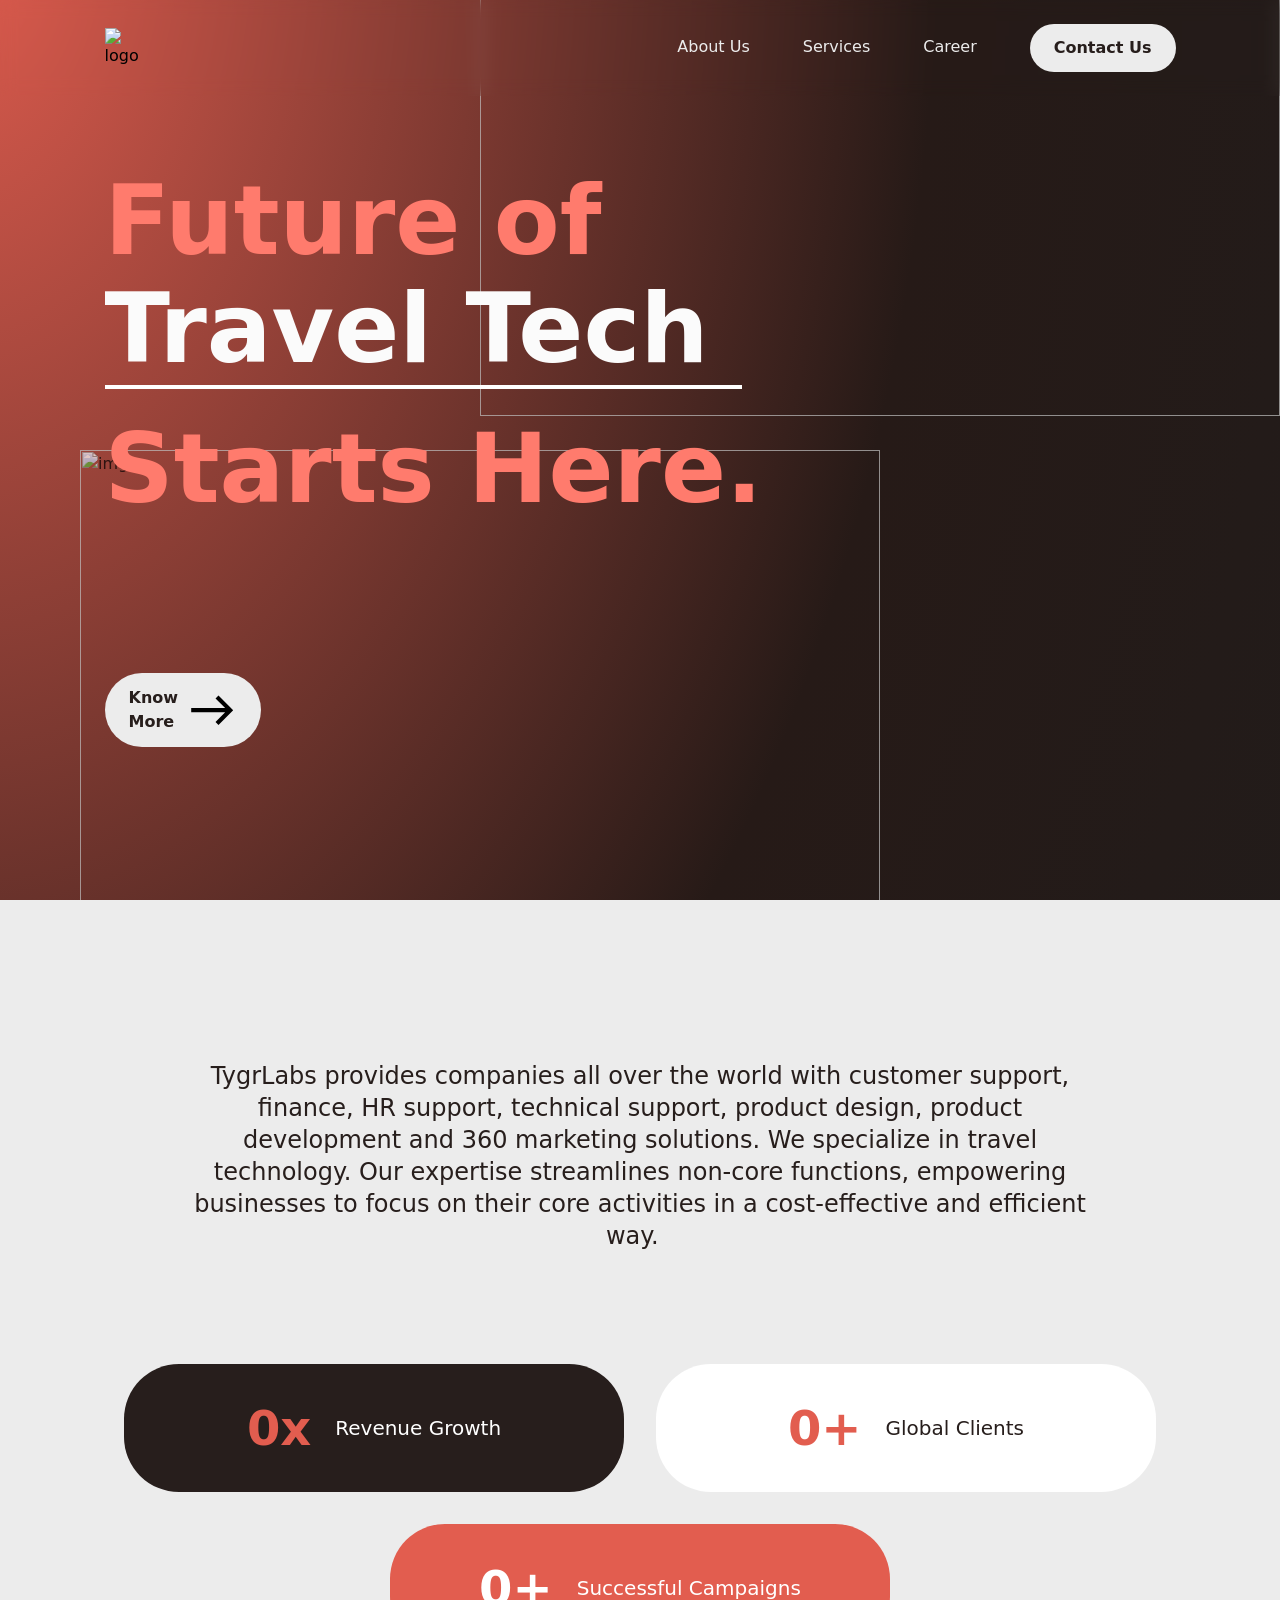
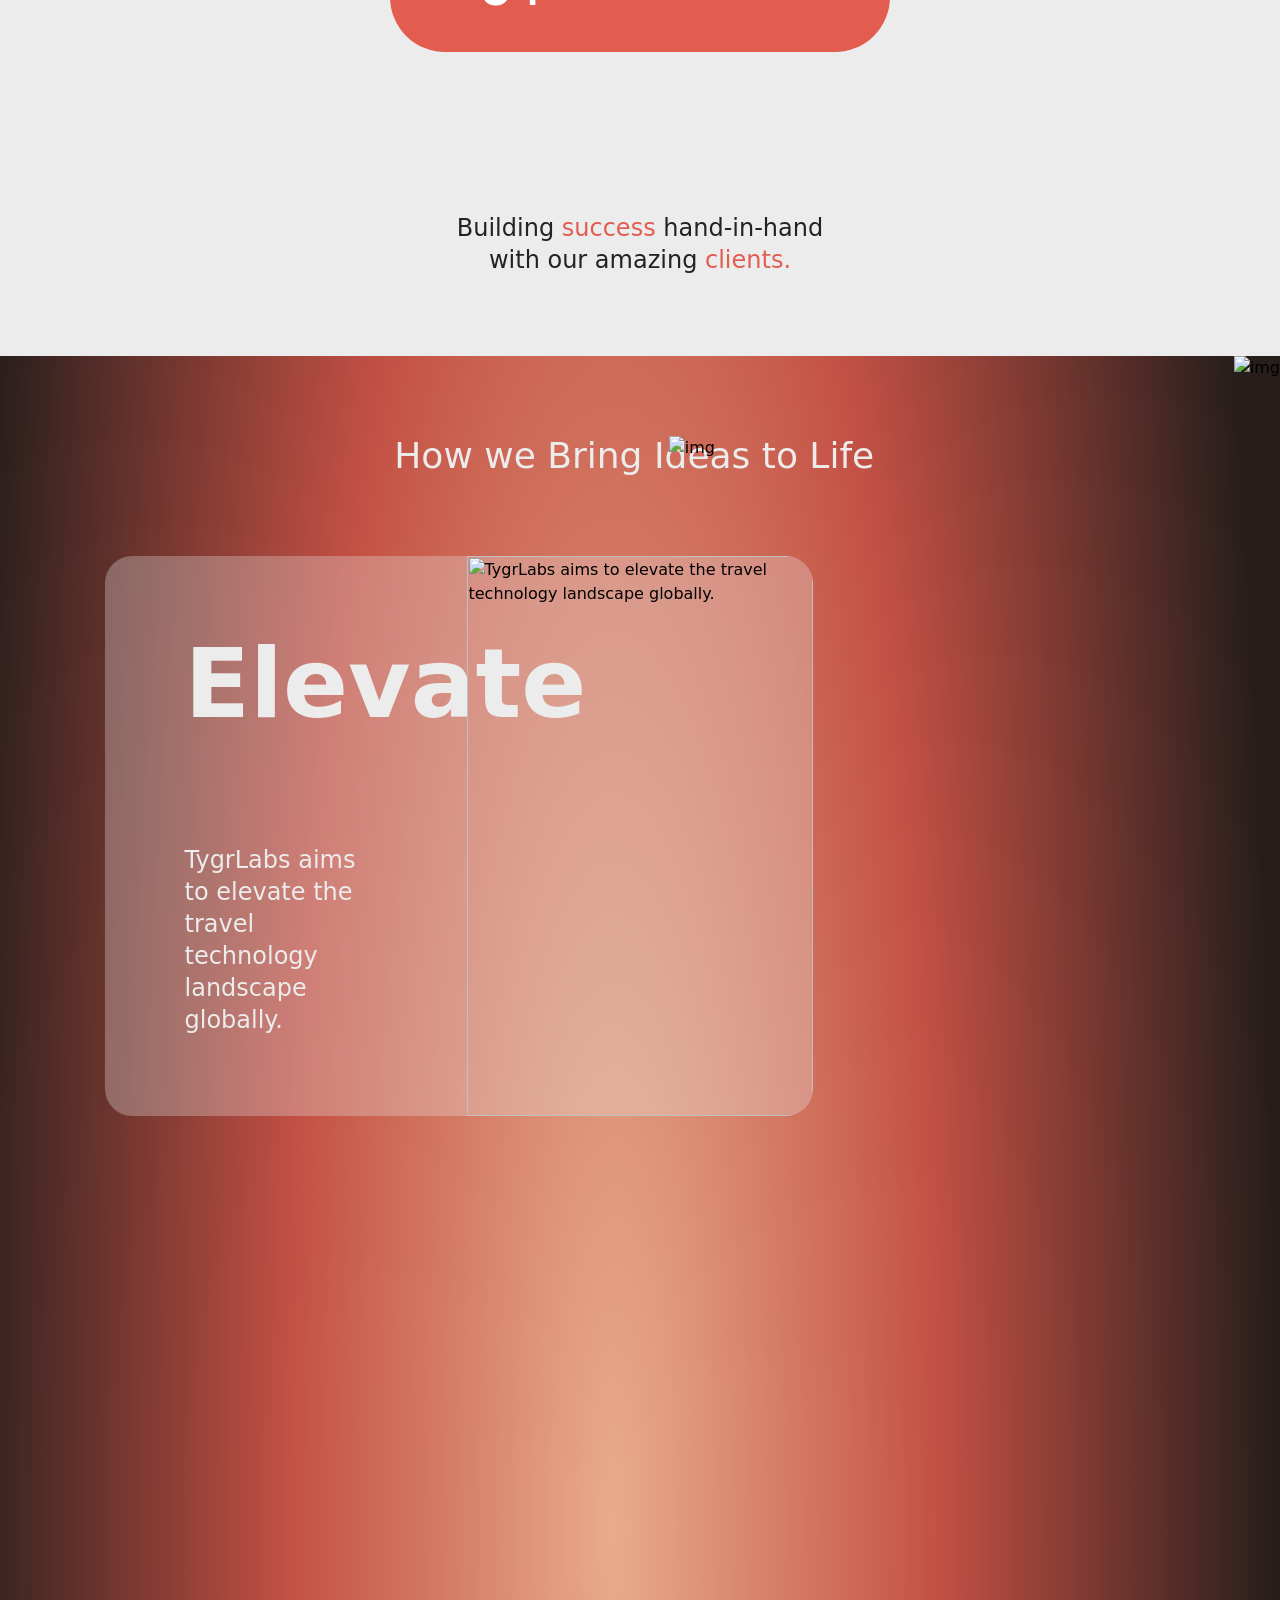
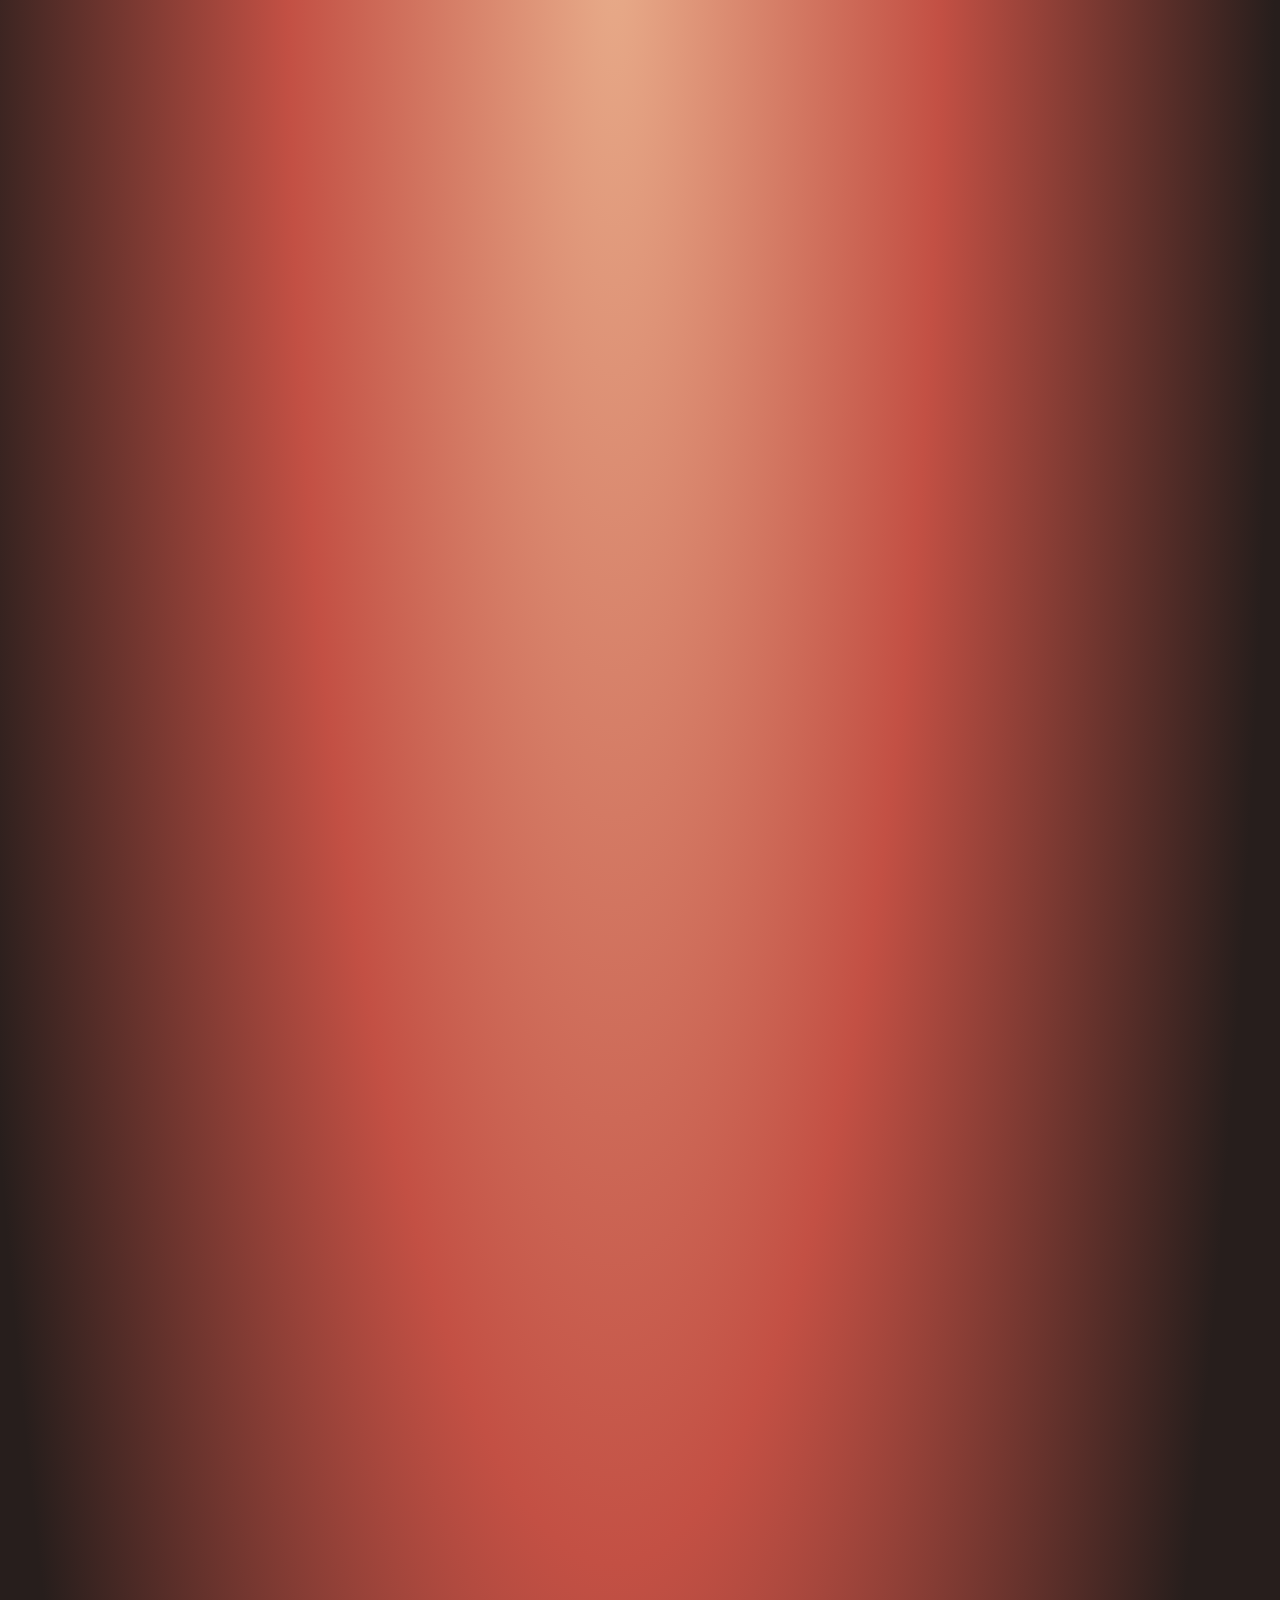
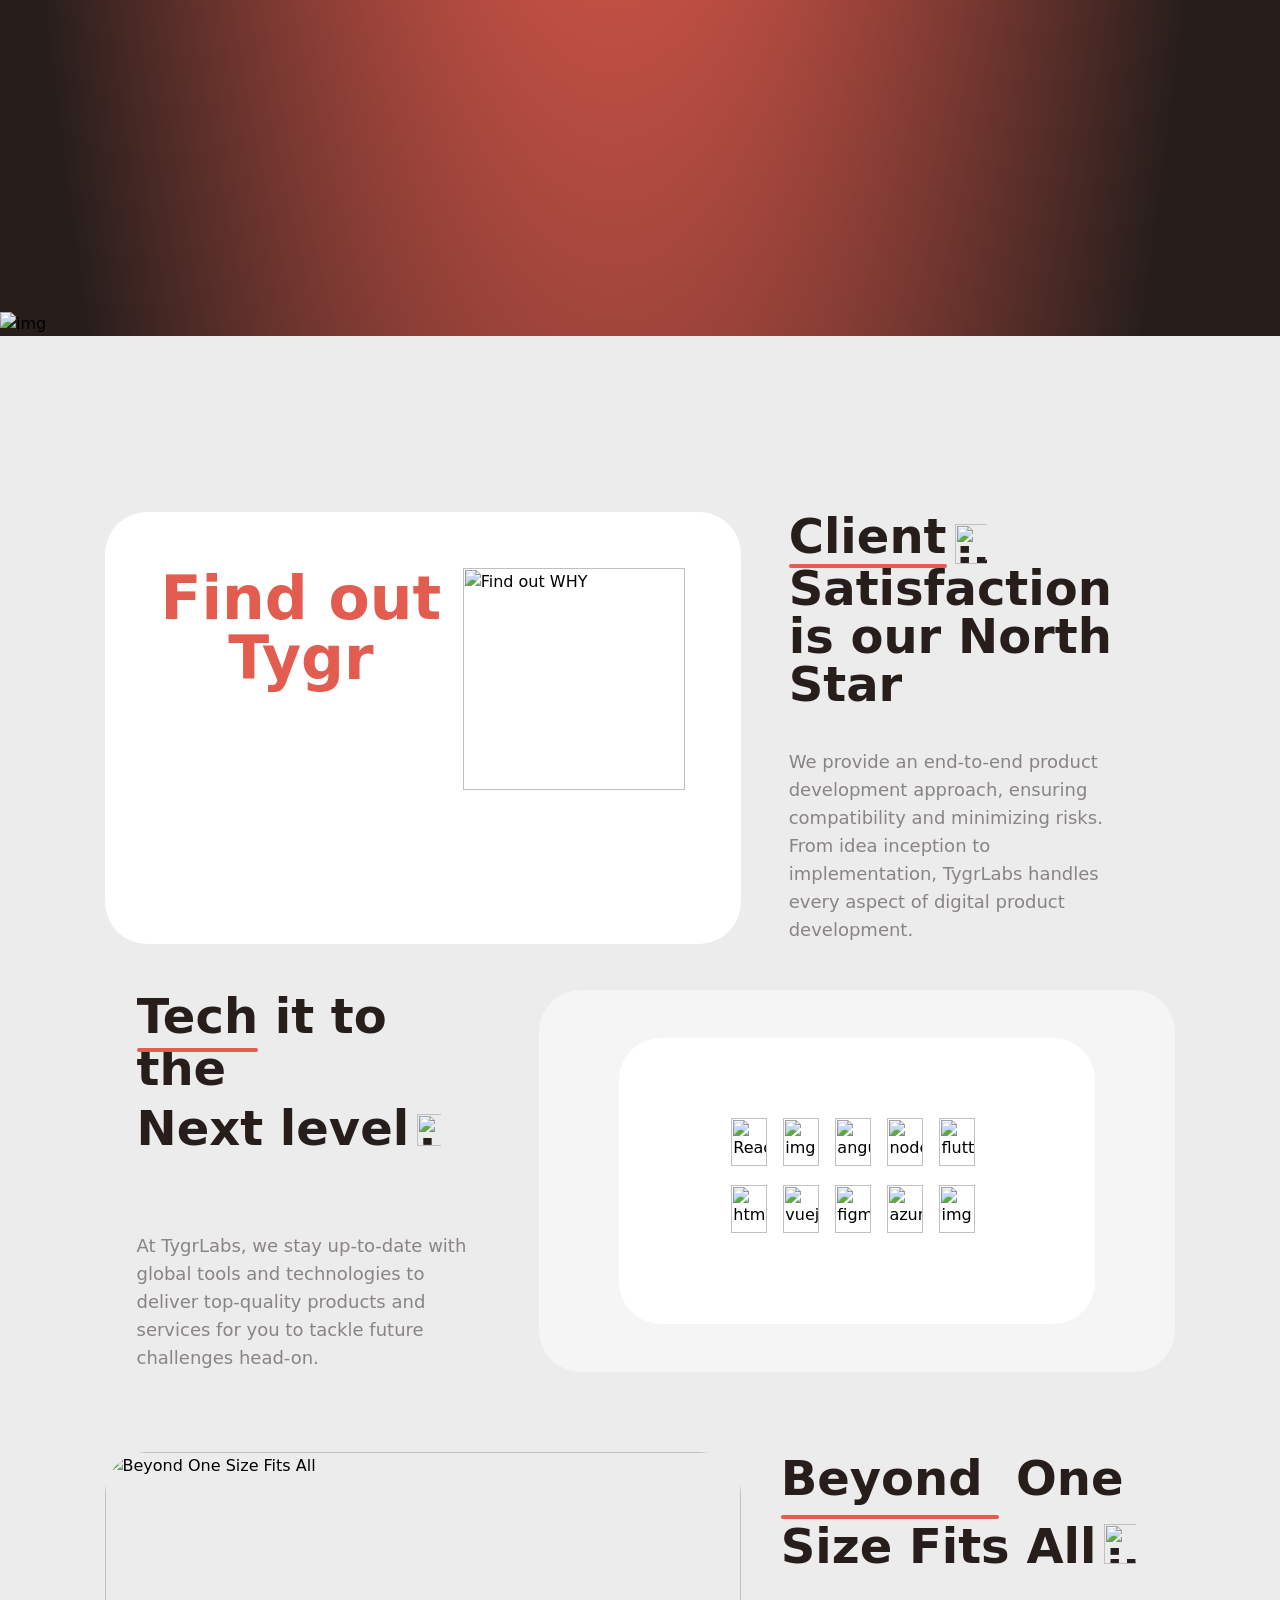
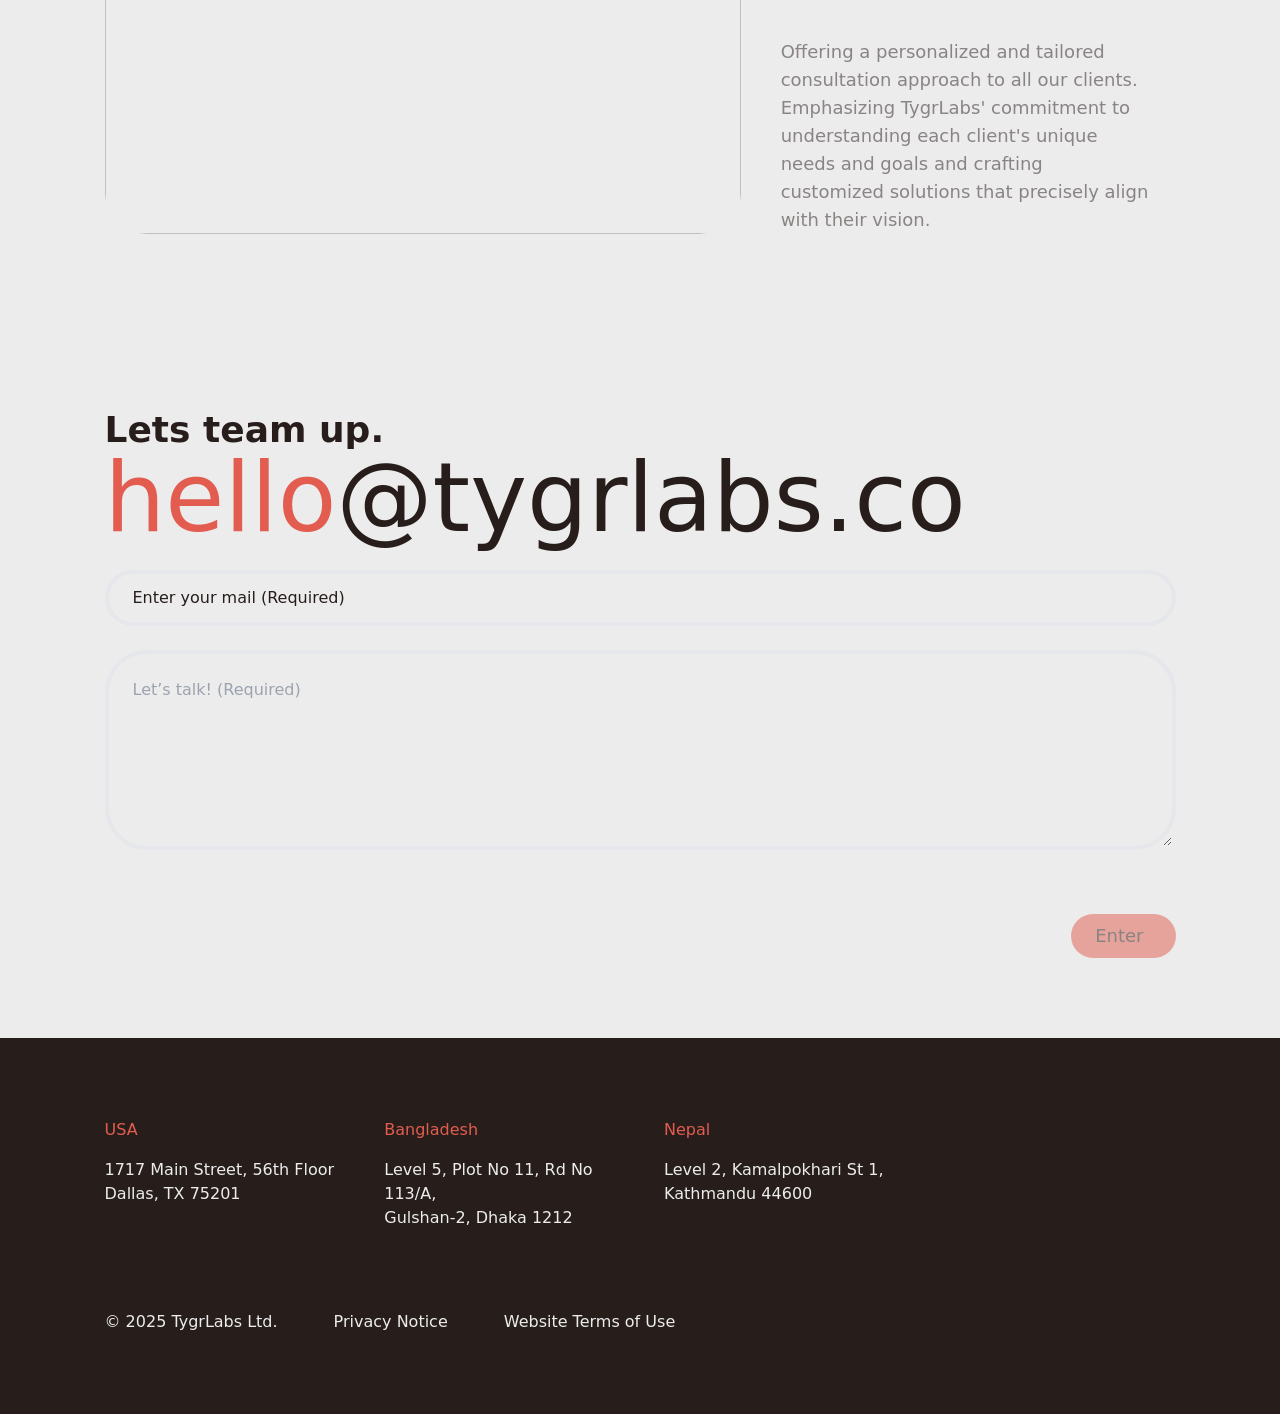
==== tygr-labs-website/html/index.html @ f5aeee5e "Add self-contained HTML copies of TYGR Labs website with CSS and assets Includes rendered HTML for a" ====
<html lang="en"><head><meta charset="utf-8"><link rel="apple-touch-icon" sizes="180x180" href="assets/icon/favicon/apple-touch-icon.png"><link rel="icon" type="image/png" sizes="32x32" href="assets/icon/favicon/favicon-32x32.png"><link rel="icon" type="image/png" sizes="16x16" href="assets/icon/favicon/favicon-16x16.png"><link rel="manifest" href="assets/icon/favicon/site.webmanifest"><link rel="mask-icon" href="assets/icon/favicon/safari-pinned-tab.svg" color="#E15D4F"><link rel="stylesheet" href="css/quill.snow.css"><link rel="stylesheet" href="css/quill.bubble.css"><meta name="msapplication-TileColor" content="#E15D4F"><meta name="viewport" content="width=device-width,initial-scale=1"><meta name="theme-color" content="#000000"><meta name="keywords" content="Marketing Agency Bangladesh, Global Marketing Solutions, Product Development Services, Digital Marketing Agency, Branding and Design Services, Full-Service Marketing Agency, Innovative Marketing Strategies, Custom Marketing Plans, Product Design Agency, Global Branding Experts, Careers at Marketing, Job Opportunities in Marketing, Hiring at Marketing agencies, Jobs in Bangladesh, Join Tygrlabs Team, Marketing Agency Careers, Tygrlabs Employment, Job Openings, Marketing Career Growth, Bangladesh Marketing Agency for Global Clients, International Marketing Solutions from Bangladesh, Product Development and Marketing, Comprehensive Digital Marketing, Strategic Brand Development, Professional Marketing Services Bangladesh, Creative Design and Marketing, Marketing Campaign Management, Digital Marketing Professionals, Effective Marketing Strategies, Brand Design, Fun Workplace in Marketing, Creative Work Environment, Collaborative Team Culture, Innovative Marketing Careers, Work-Life Balance, Engaging Workplace Culture, Dynamic Work Environment, Team-Building Activities, Employee Engagement Initiatives, Positive Work Atmosphere" data-rh="true"><link rel="canonical" href="assets/" data-rh="true"><meta property="og:title" content="Tygrlabs: Empowering Global Business Process Optimization" data-rh="true"><meta property="og:image" content="assets/assets/images/Y_TygrLabs.png" data-rh="true"><meta property="og:url" content="https://www.tygrlabs.co/" data-rh="true"><meta property="og:type" content="website" data-rh="true"><meta name="twitter:card" content="summary_large_image" data-rh="true"><meta name="twitter:title" content="Tygrlabs: Empowering Global Business Process Optimization" data-rh="true"><meta name="twitter:image" content="assets/assets/images/Y_TygrLabs.png" data-rh="true"><meta name="robots" content="index, follow" data-rh="true"><meta name="author" content="TygrLabs" data-rh="true"><meta name="google-site-verification" content="bl34v17Gmt3KG_BDcVGnuCP5a_EUHbgnsiK2lZU_VCk"><title>TygrLabs</title><script defer="defer" src="assets/static/js/main.4a7d7e84.js"></script><link href="css/main.f96868f4.css" rel="stylesheet"><style data-emotion="css" data-s=""></style><meta name="description" content="Empowering businesses worldwide to streamline operations and drive sustainable growth through innovative process&nbsp;optimization." data-rh="true"><meta property="og:description" content="Empowering businesses worldwide to streamline operations and drive sustainable growth through innovative process&nbsp;optimization." data-rh="true"><meta name="twitter:description" content="Empowering businesses worldwide to streamline operations and drive sustainable growth through innovative process&nbsp;optimization." data-rh="true"></head><body data-aos-easing="ease" data-aos-duration="1000" data-aos-delay="0"><noscript>You need to enable JavaScript to run this app.</noscript><div id="root"><nav class="w-full inset-x-0 fixed top-0 z-50  bg-secondary/80 backdrop-blur w-full inset-x-0 fixed top-0 z-50  !bg-transparent"><div class="flex items-center container z-0 py-6 "><a href="/"><img src="assets/images/Logo.svg" alt="logo"></a><ul class="top-[-120vh] z-[-1] md:z-0 h-screen md:h-auto flex py-5 md:py-0 flex-col md:flex-row absolute md:relative w-full inset-x-0 bg-secondary md:bg-transparent text-white md:text-whiteSmoke  md:top-0  md:justify-end"><li><a class="border-transparent block md:hover:scale-110 !transition-all ease-out duration-500 md:border-b-2 md:mr-[53px] px-4 py-3 md:p-0 nav-item relative hover:before:w-full text-center md:text-start" href="/about">About Us</a></li><li><a class="border-transparent block md:hover:scale-110 !transition-all ease-out duration-500 md:border-b-2 md:mr-[53px] px-4 py-3 md:p-0 nav-item relative hover:before:w-full text-center md:text-start" href="/services">Services</a></li><li><a class="border-transparent block md:hover:scale-110 !transition-all ease-out duration-500 md:border-b-2 md:mr-[53px] px-4 py-3 md:p-0 nav-item relative hover:before:w-full text-center md:text-start" href="/career">Career</a></li><li class="text-center font-bold mt-0 px-4 py-3 md:hidden md:p-0 nav-item relative hover:before:w-full"><a class="bg-whiteSmoke rounded-51 text-secondary px-6 py-2 inline-flex items-center" href="/?to=contact">Contact Us</a></li></ul><a class="bg-whiteSmoke rounded-51 text-secondary  px-6 py-3 flex-none hidden md:inline-flex" href="/?to=contact"><span class="font-bold group-hover:scale-110 !transition-all ease-out duration-500 undefined">Contact Us</span></a><svg stroke="currentColor" fill="none" stroke-width="0" viewBox="0 0 15 15" class="text-white text-3xl md:hidden ml-auto" height="1em" width="1em" xmlns="http://www.w3.org/2000/svg"><path fill-rule="evenodd" clip-rule="evenodd" d="M1.5 3C1.22386 3 1 3.22386 1 3.5C1 3.77614 1.22386 4 1.5 4H13.5C13.7761 4 14 3.77614 14 3.5C14 3.22386 13.7761 3 13.5 3H1.5ZM1 7.5C1 7.22386 1.22386 7 1.5 7H13.5C13.7761 7 14 7.22386 14 7.5C14 7.77614 13.7761 8 13.5 8H1.5C1.22386 8 1 7.77614 1 7.5ZM1 11.5C1 11.2239 1.22386 11 1.5 11H13.5C13.7761 11 14 11.2239 14 11.5C14 11.7761 13.7761 12 13.5 12H1.5C1.22386 12 1 11.7761 1 11.5Z" fill="currentColor"></path></svg></div></nav><section class="bg-radial-gradient-home md:relative h-screen"><img class="w-[800px] bg-animation hidden lg:block absolute -top-96 right-0 circle-shape-career" src="assets/shape/full-circle.svg" alt="img"><img class="hidden w-[800px] bg-animation top-[450px] left-20 lg:block absolute circle-shape-career" src="assets/shape/half-circle1.svg" alt="img"><div class="container md:relative h-full"><div class="grid grid-cols-4 gap-4 items-center h-full"><div class="col-span-full pt-12 aos-init aos-animate" data-aos="fade-down"><h1 class="text-Carnation text-3xl xs:text-4xl sm:text-5xl md:text-6xl lg:text-8xl lg:leading-tight font-semibold hero-slider">Future of&nbsp;<br><div class="swiper swiper-initialized swiper-vertical text-slider h-[40px] xs:h-[44px] sm:h-[53px] md:h-[73px] lg:h-[128px] overflow-hidden"><div class="swiper-wrapper"><div class="swiper-slide swiper-slide-active" data-swiper-slide-index="0" style="height: 73px; margin-bottom: 30px;"><span class="text-alabaster relative before:absolute before:content-[''] xs:before:bottom-[-4px] before:bottom-[-4px] before:w-full before:h-[3px] xs:before:h-[4px] before:left-0 before:bg-white"><span class="animated-text text-3xl xs:text-4xl sm:text-5xl md:text-6xl lg:text-8xl whitespace-nowrap">Travel Tech&nbsp;</span><br></span></div><div class="swiper-slide swiper-slide-next" data-swiper-slide-index="1" style="height: 73px; margin-bottom: 30px;"><span class="text-alabaster relative before:absolute before:content-[''] xs:before:bottom-[-4px] before:bottom-[-4px] before:w-full before:h-[3px] xs:before:h-[4px] before:left-0 before:bg-white"><span class="animated-text text-3xl xs:text-4xl sm:text-5xl md:text-6xl lg:text-8xl whitespace-nowrap">Web Development&nbsp;</span><br></span></div><div class="swiper-slide" data-swiper-slide-index="2" style="height: 73px; margin-bottom: 30px;"><span class="text-alabaster relative before:absolute before:content-[''] xs:before:bottom-[-4px] before:bottom-[-4px] before:w-full before:h-[3px] xs:before:h-[4px] before:left-0 before:bg-white"><span class="animated-text text-3xl xs:text-4xl sm:text-5xl md:text-6xl lg:text-8xl whitespace-nowrap">Product Design&nbsp;</span><br></span></div><div class="swiper-slide" data-swiper-slide-index="3" style="height: 73px; margin-bottom: 30px;"><span class="text-alabaster relative before:absolute before:content-[''] xs:before:bottom-[-4px] before:bottom-[-4px] before:w-full before:h-[3px] xs:before:h-[4px] before:left-0 before:bg-white"><span class="animated-text text-3xl xs:text-4xl sm:text-5xl md:text-6xl lg:text-8xl whitespace-nowrap">Marketing&nbsp;</span><br></span></div><div class="swiper-slide" data-swiper-slide-index="4" style="height: 73px; margin-bottom: 30px;"><span class="text-alabaster relative before:absolute before:content-[''] xs:before:bottom-[-4px] before:bottom-[-4px] before:w-full before:h-[3px] xs:before:h-[4px] before:left-0 before:bg-white"><span class="animated-text text-3xl xs:text-4xl sm:text-5xl md:text-6xl lg:text-8xl whitespace-nowrap">Product Development&nbsp;</span><br></span></div></div></div>Starts Here.</h1><div class="md:text-left text-center"><a class="bg-whiteSmoke rounded-51 text-secondary  px-6 py-3 !transition-all inline-flex items-center group inline-block mt-36 md:mx-0 mx-auto mb-10" href="/about"><span class="font-bold group-hover:scale-110 !transition-all ease-out duration-500 undefined">Know More</span><svg class="MuiSvgIcon-root MuiSvgIcon-fontSizeMedium ml-2 group-hover:translate-x-2 !transition-all ease-out duration-300 css-vubbuv" focusable="false" aria-hidden="true" viewBox="0 0 24 24" data-testid="EastIcon"><path d="m15 5-1.41 1.41L18.17 11H2v2h16.17l-4.59 4.59L15 19l7-7z"></path></svg></a></div></div></div></div></section><section class="bg-whiteSmoke pt-20 pb-10 md:pt-40 md:pb-20"><div class="container aos-init" data-aos="fade-up"><p class="text-secondary text-xl md:text-2xl md:leading-8 leading-6 font-normal text-center max-w-4xl mx-auto">TygrLabs provides companies all over the world with&nbsp;customer support, finance, HR support, technical support, product design, product development and 360 marketing solutions. We specialize in travel technology. Our expertise streamlines non-core functions, empowering businesses to focus on their core activities in a cost-effective and efficient way.&nbsp;&nbsp;</p><div class="flex flex-col lg:flex-row gap-8 justify-center items-center mt-14 md:mt-28"><div data-aos="fade-up" class="rounded-[55px] w-[300px] lg:min-w-[500px] inline-flex justify-center items-center py-10 gap-x-6 bg-secondary text-white aos-init"><span class="text-primary font-semibold lg:text-5xl text-3xl">0x</span><span class="lg:text-xl text-sm font-normal">Revenue Growth</span></div><div data-aos="fade-up" class="rounded-[55px] w-[300px] lg:min-w-[500px] inline-flex justify-center items-center py-10 gap-x-6 bg-white text-secondary aos-init"><span class="text-primary font-semibold lg:text-5xl text-3xl">0+</span><span class="lg:text-xl text-sm font-normal">Global Clients</span></div></div><div class="text-center mt-6 md:mt-8"><div data-aos="fade-up" class="rounded-[55px] w-[300px] lg:min-w-[500px] inline-flex justify-center items-center py-10 gap-x-6 bg-primary text-white aos-init"><span class="text-white font-semibold lg:text-5xl text-3xl">0+</span><span class="lg:text-xl text-sm font-normal">Successful Campaigns</span></div></div></div></section><section class="bg-whiteSmoke py-10 md:py-20"><div data-aos="fade-up" class="aos-init"><div class="container aos-init" data-aos="fade-up"><h3 class="text-dark text-xl md:text-2xl font-medium text-center">Building&nbsp;<span class="text-primary">success&nbsp;</span>hand-in-hand<br>with our amazing&nbsp;<span class="text-primary">clients.</span></h3></div></div></section><section class="bg-diamond-gradient-home py-20 md:relative"><div data-aos="fade-up" class="aos-init"><img class="absolute lg:block bg-animation hidden right-0 top-0" src="assets/shape/circleT.svg" alt="img"><img class="absolute lg:block bg-animation hidden left-0 bottom-0" src="assets/shape/circleb.svg" alt="img"><div class="container md:relative"><img class="absolute lg:block bg-animation hidden lg:left-[-11%]  bottom-[-13%]" src="assets/shape/lightL.svg" alt="img"><img class="absolute lg:block bg-animation hidden lg:right-[43%] top-0" src="assets/shape/lightR.svg" alt="img"><div data-aos="fade-up" class="aos-init"><h3 class="text-whiteSmoke text-2xl lg:text-4xl font-medium text-center">How we Bring Ideas to Life&nbsp;</h3></div><div class="swiper swiper-fade swiper-initialized swiper-horizontal swiper-watch-progress homepage-swiper2 !pb-10"><div class="swiper-wrapper"><div class="swiper-slide swiper-slide-visible swiper-slide-fully-visible swiper-slide-active h-full" style="width: 708px; opacity: 1; transform: translate3d(0px, 0px, 0px);"><div class="grid grid-cols-6 gap-4 backdrop-blur bg-whiteSmoke/30 mt-20 rounded-27  overflow-hidden"><div class="col-span-full md:col-span-3 p-4 lg:p-20 md:p-10 flex flex-col justify-between"><p class="md:font-semibold font-bold text-center md:text-start font-Outfit text-4xl md:text-6xl lg:text-8xl text-whiteSmoke">Elevate</p><p class="lg:text-2xl md:text-lg text-xl text-center md:text-start font-medium text-whiteSmoke md:mt-0 mt-10">TygrLabs aims to elevate the travel technology landscape globally.</p></div><div class="col-span-full md:col-span-3 px-4 md:px-0 pb-4 md:pb-0 rounded-[inherit] md:rounded-r-[inherit] md:rounded-l-none md:h-[350px] lg:h-[560px] h-60"><img class="w-full h-full object-cover rounded-[inherit] md:rounded-r-[inherit] md:rounded-l-none" src="assets/images/elevate.png" alt="TygrLabs aims to elevate the travel technology landscape globally."></div></div></div><div class="swiper-slide swiper-slide-next h-full" style="width: 708px; opacity: 0; transform: translate3d(-708px, 0px, 0px);"><div class="grid grid-cols-6 gap-4 backdrop-blur bg-whiteSmoke/30 mt-20 rounded-27  overflow-hidden"><div class="col-span-full md:col-span-3 p-4 lg:p-20 md:p-10 flex flex-col justify-between"><p class="md:font-semibold font-bold text-center md:text-start font-Outfit text-4xl md:text-6xl lg:text-8xl text-whiteSmoke">Empower</p><p class="lg:text-2xl md:text-lg text-xl text-center md:text-start font-medium text-whiteSmoke md:mt-0 mt-10">Our employees innovate fearlessly, collaborate seamlessly, and contribute boldly.</p></div><div class="col-span-full md:col-span-3 px-4 md:px-0 pb-4 md:pb-0 rounded-[inherit] md:rounded-r-[inherit] md:rounded-l-none md:h-[350px] lg:h-[560px] h-60"><img class="w-full h-full object-cover rounded-[inherit] md:rounded-r-[inherit] md:rounded-l-none" src="assets/images/webp/empower.webp" alt="Our employees innovate fearlessly, collaborate seamlessly, and contribute boldly."></div></div></div><div class="swiper-slide h-full" style="width: 708px; opacity: 0; transform: translate3d(-1416px, 0px, 0px);"><div class="grid grid-cols-6 gap-4 backdrop-blur bg-whiteSmoke/30 mt-20 rounded-27  overflow-hidden"><div class="col-span-full md:col-span-3 p-4 lg:p-20 md:p-10 flex flex-col justify-between"><p class="md:font-semibold font-bold text-center md:text-start font-Outfit text-4xl md:text-6xl lg:text-8xl text-whiteSmoke">Inspire</p><p class="lg:text-2xl md:text-lg text-xl text-center md:text-start font-medium text-whiteSmoke md:mt-0 mt-10">Our goal is to inspire everyone to give back, creating a ripple effect of positive impact that extends far beyond the roads we travel.</p></div><div class="col-span-full md:col-span-3 px-4 md:px-0 pb-4 md:pb-0 rounded-[inherit] md:rounded-r-[inherit] md:rounded-l-none md:h-[350px] lg:h-[560px] h-60"><img class="w-full h-full object-cover rounded-[inherit] md:rounded-r-[inherit] md:rounded-l-none" src="assets/images/webp/inspire.webp" alt="Our goal is to inspire everyone to give back, creating a ripple effect of positive impact that extends far beyond the roads we travel."></div></div></div></div><div class="swiper-pagination swiper-pagination-clickable swiper-pagination-bullets swiper-pagination-horizontal"><span class="!w-16 !h-1.5 !bg-whiteSmoke/20 !rounded-none transition-all ease-linear duration-400 swiper-pagination-bullet swiper-pagination-bullet-active"></span><span class="!w-16 !h-1.5 !bg-whiteSmoke/20 !rounded-none transition-all ease-linear duration-400 swiper-pagination-bullet"></span><span class="!w-16 !h-1.5 !bg-whiteSmoke/20 !rounded-none transition-all ease-linear duration-400 swiper-pagination-bullet"></span></div></div></div></div></section><section class="bg-whiteSmoke md:py-24 py-2"><div class="container"><div class="grid grid-cols-10 gap-4 mt-20 lg:h-[382px]"><div class="md:col-span-6 hidden md:block col-span-full relative rounded-42 lg:p-14 p-7 overflow-hidden"><div class="bg-white absolute top-0 left-0 w-full h-full z-1 aos-init" data-aos="fade-top" data-aos-offset="450" data-aos-duration="300"></div><div class="flex justify-between p-0 m-0 relative z-10 aos-init" data-aos="fade-right"><h2 class="md:text-6xl text-3xl 2xl:text-7xl text-primary font-semibold">Find out <br><span data-aos="fade-left" data-aos-offset="400" class="aos-init">T</span><span>y</span><span data-aos="fade-left" data-aos-offset="400" class="aos-init">g</span><span data-aos="fade-left" data-aos-offset="400" class="aos-init">r</span></h2><img class="lg:w-[222px] sm:w-[118px] w-[100px] " src="assets/images/home-Y.png" alt="Find out WHY"></div></div><div class="md:col-span-4 col-span-full px-8 hidden md:flex flex-col justify-between aos-init" data-aos="fade-left" data-aos-offset="450"><h3 class="font-semibold lg:text-5xl text-xl relative overflow-hidden text-secondary hidden md:block"><span class="relative overflow-hidden"><span class="relative inline-block mb-1">Client<span data-aos="fade-right" data-aos-offset="450" data-aos-easing="ease-in-sine" class="bg-primary h-1 rounded-15 w-full block absolute lg:top-[52px] aos-init"></span></span><img class="mt-2 pl-2 lg:h-10 h-6 inline-block align-middle" src="assets/images/client.svg" alt="img"></span><br>Satisfaction is our North Star</h3><img class="mt-2 m-auto h-10 w-12 md:hidden block" src="assets/images/client.svg" alt="img"><h3 class="font-medium mt-4 text-2xl text-center leading-9 font-Outfit text-secondary md:hidden block">Client Satisfaction is our North Star</h3><p class="text-lg mt-10 text-center md:text-start md-mt-0 font-normal text-secondary/50">We provide an end-to-end product development approach, ensuring compatibility and minimizing risks. From idea inception to implementation, TygrLabs handles every aspect of digital product development.</p></div><div class="md:col-span-4 col-span-full px-8 md:hidden flex flex-col justify-between aos-init aos-animate" data-aos="fade-left"><h3 class="font-semibold lg:text-5xl text-xl relative overflow-hidden text-secondary hidden md:block"><span class="relative overflow-hidden"><span class="relative inline-block mb-1">Client<span data-aos="fade-right" data-aos-easing="ease-in-sine" class="bg-primary h-1 rounded-15 w-full block absolute lg:top-[52px] aos-init aos-animate"></span></span><img class="mt-2 pl-2 lg:h-10 h-6 inline-block align-middle" src="assets/images/client.svg" alt="img"></span><br>Satisfaction is our North Star</h3><img class="mt-2 m-auto h-10 w-12 md:hidden block" src="assets/images/client.svg" alt="img"><h3 class="font-medium mt-4 text-2xl text-center leading-9 font-Outfit text-secondary md:hidden block">Client Satisfaction is our North Star</h3><p class="text-lg mt-10 text-center md:text-start md-mt-0 font-normal text-secondary/50">We provide an end-to-end product development approach, ensuring compatibility and minimizing risks. From idea inception to implementation, TygrLabs handles every aspect of digital product development.</p></div></div><div class="grid grid-cols-10 gap-4 mt-14 md:mt-24 lg:h-[382px]"><div class="md:col-span-4 order-2 md:order-1 col-span-full flex flex-col justify-between px-8 aos-init" data-aos="fade-right"><h3 class="lg:text-5xl lg:leading-[52px] text-xl relative overflow-hidden text-secondary font-semibold hidden md:block"><span class="relative undefined">Tech<span data-aos="fade-right" data-aos-offset="250" data-aos-easing="ease-in-sine" class="bg-primary h-1 rounded-15 w-full block absolute lg:top-[60px] md:top-[30px] aos-init"></span></span>&nbsp;it to the<br><span class="flex items-center mt-2"><span> Next level</span><img class="mt-1 pl-2 lg:h-8 h-5" src="assets/images/tech.svg" alt="img"></span></h3><img class="mt-12 m-auto h-10 w-12 md:hidden block" src="assets/images/tech.svg" alt="img"><h3 class="font-medium mt-4 text-2xl text-center leading-9 font-Outfit text-secondary md:hidden block">Tech it to the Next level</h3><p class="text-lg mt-10 text-center md:text-start md-mt-0 font-normal text-secondary/50">At TygrLabs, we stay up-to-date with global tools and technologies to deliver top-quality products and services for you to tackle future challenges head-on.&nbsp;</p></div><div class="md:col-span-6 order-1 hidden md:block md:order-2 col-span-full rounded-42 bg-white/50 lg:py-12 lg:px-20 py-8 px-10 h-full aos-init" data-aos="fade-left"><div class="grid grid-cols-10 gap-4 md:gap-2 lg:py-20 lg:px-28 p-8 rounded-42 bg-white h-full"><img class="col-span-2 block h-[90%] w-[90%] object-contain" src="assets/images/react.svg" alt="React"><img class="col-span-2 block h-[90%] w-[90%] object-contain" src="assets/images/icon-img4.svg" alt="img"><img class="col-span-2 block h-[90%] w-[90%] object-contain" src="assets/images/icon-img3.svg" alt="angular"><img class="col-span-2 block h-[90%] w-[90%] object-contain" src="assets/images/node.svg" alt="nodejs"><img class="col-span-2 block h-[90%] w-[90%] object-contain" src="assets/images/icon-img2.svg" alt="flutter"><img class="col-span-2 block h-[90%] w-[90%] object-contain" src="assets/images/html.svg" alt="html"><img class="col-span-2 block h-[90%] w-[90%] object-contain" src="assets/images/vew.svg" alt="vuejs"><img class="col-span-2 block h-[90%] w-[90%] object-contain" src="assets/images/figma.svg" alt="figma"><img class="col-span-2 block h-[90%] w-[90%] object-contain" src="assets/images/icon-img.svg" alt="azure"><img class="col-span-2 block h-[90%] w-[90%] object-contain" src="assets/images/Union.svg" alt="img"></div></div></div><div class="grid grid-cols-10 gap-4 mt-14 md:mt-20 2xl:mt-32 lg:h-[382px]"><div class="md:col-span-6 hidden md:block col-span-full rounded-42 h-full aos-init" data-aos="fade-right"><img class="w-full h-full object-cover rounded-[inherit]" src="assets/images/webp/beyond.webp" alt="Beyond One Size Fits All"></div><div class="md:col-span-4 col-span-full md:px-6 px-5 h-full flex flex-col justify-between aos-init" data-aos="fade-left"><h3 class="lg:text-5xl lg:leading-[52px] md:leading-none text-xl relative overflow-hidden text-secondary font-semibold hidden md:block"><span class="relative undefined">Beyond <span data-aos="fade-right" data-aos-offset="250" data-aos-easing="ease-in-sine" class="bg-primary h-1 rounded-15 w-full block absolute lg:top-[65px] md:top-[30px] aos-init"></span></span>&nbsp;One<br><span class="flex mt-4"><span>Size Fits All</span><img class="lg:mt-1 pl-2 lg:h-10 h-5" src="assets/images/beyond.svg" alt="img"></span></h3><img class="mt-12 m-auto h-10 w-12 md:hidden block" src="assets/images/beyond.svg" alt="img"><h3 class="font-medium mt-4 text-2xl text-center leading-9 font-Outfit text-secondary md:hidden block">Beyond One Size Fits All</h3><p class="text-lg mt-10 text-center md:text-start md-mt-0 font-normal text-secondary/50">Offering a personalized and tailored consultation approach to all our clients. Emphasizing TygrLabs' commitment to understanding each client's unique needs and goals and crafting customized solutions that precisely align with their vision.&nbsp;&nbsp;&nbsp;</p></div></div></div></section><section id="contact" class="bg-whiteSmoke px-5 sm:py-20 sm:h-auto h-screen sm:block flex flex-col justify-center"><div class="container"><div data-aos="fade-up" class="aos-init"><p class="lg:text-4xl text-xl font-semibold text-secondary">Lets team up.</p><p class="lg:text-8xl text-3xl leading-tight font-medium text-primary  mb-6">hello<span class="text-secondary">@tygrlabs.co</span></p></div><div data-aos="fade-up" class="aos-init"><div class="block"><input type="email" name="email" id="email" placeholder="Enter your mail (Required)" class="bg-transparent border-solid border-4 border-slate-300 outline-0 mb-6 text-secondary placeholder-secondary rounded-42 w-full py-3 px-6 aos-init" data-aos="fade-up"><textarea id="exampleFormControlTextarea13" placeholder="Let’s talk! (Required)" rows="6" name="message" class="bg-transparent border-solid border-4 border-slate-300 outline-0 mb-6 text-secondary/50 rounded-42 w-full p-6 aos-init" data-aos="fade-up"></textarea><div class="text-right"><button class="bg-whiteSmoke !transition-all rounded-51 text-secondary px-6 py-2 inline-flex items-center group mt-10 !bg-primary cursor-not-allowed opacity-50 pointer-events-none"><span class="text-lg group-hover:scale-110 font-medium mr-2 !transition-all ease-out duration-300">Enter</span><svg class="MuiSvgIcon-root MuiSvgIcon-fontSizeMedium group-hover:translate-x-2 !transition-all ease-out duration-300 css-vubbuv" focusable="false" aria-hidden="true" viewBox="0 0 24 24" data-testid="EastIcon"><path d="m15 5-1.41 1.41L18.17 11H2v2h16.17l-4.59 4.59L15 19l7-7z"></path></svg></button></div><div><div class="fixed z-[100] flex items-center justify-center invisible opacity-0 inset-0 bg-black/20 backdrop-blur-sm duration-100"><div class="absolute md:w-1/3 sm:w-1/2 rounded-sm bg-white p-3 pb-5 text-center drop-shadow-2xl scale-0 opacity-0 duration-150 "><svg class="mx-auto mr-0 w-8 cursor-pointer" viewBox="0 0 24 24" fill="none" xmlns="http://www.w3.org/2000/svg"><g stroke-width="0"></g><g stroke-linecap="round" stroke-linejoin="round"></g><g><path d="M6.99486 7.00636C6.60433 7.39689 6.60433 8.03005 6.99486 8.42058L10.58 12.0057L6.99486 15.5909C6.60433 15.9814 6.60433 16.6146 6.99486 17.0051C7.38538 17.3956 8.01855 17.3956 8.40907 17.0051L11.9942 13.4199L15.5794 17.0051C15.9699 17.3956 16.6031 17.3956 16.9936 17.0051C17.3841 16.6146 17.3841 15.9814 16.9936 15.5909L13.4084 12.0057L16.9936 8.42059C17.3841 8.03007 17.3841 7.3969 16.9936 7.00638C16.603 6.61585 15.9699 6.61585 15.5794 7.00638L11.9942 10.5915L8.40907 7.00636C8.01855 6.61584 7.38538 6.61584 6.99486 7.00636Z" fill="#000"></path></g></svg><h1 class="mb-2 text-xl font-semibold">Thanks for messaging us!</h1><p class="px-1 mb-3  opacity-80">We will get back to you soon.</p><button class="me-2 rounded-sm bg-primary px-6 py-1 text-white">Ok</button></div></div></div><div class="Toastify"></div></div></div></div></section><footer class="bg-secondary md:py-20 py-10"><div class="container"><div class="grid grid-cols-4 md:gap-12 gap-3"><ul class="col-span-full md:col-span-1"><li class="font-medium text-base text-primary">USA</li><li class="font-normal text-base text-whiteSmoke mt-4">1717 Main Street, 56th Floor<br> Dallas, TX 75201</li></ul><ul class="col-span-full md:col-span-1"><li class="font-medium text-base text-primary">Bangladesh</li><li class="font-normal text-base text-whiteSmoke mt-4">Level 5, Plot No 11, Rd No 113/A,<br> Gulshan-2, Dhaka 1212</li></ul><ul class="col-span-full md:col-span-1"><li class="font-medium text-base text-primary">Nepal</li><li class="font-normal text-base text-whiteSmoke mt-4">Level&nbsp;2,&nbsp;Kamalpokhari&nbsp;St 1,<br>Kathmandu 44600</li></ul></div><div class="flex sm:flex-row flex-col-reverse justify-between mt-20 md:gap-14 sm:gap-7 gap-3"><div class="flex sm:flex-row flex-col-reverse lg:gap-14 sm:gap-5 gap-3"><p class="font-medium text-base text-whiteSmoke">© 2025 TygrLabs Ltd.</p><a href="/privacy"><p class="font-medium text-base text-whiteSmoke">Privacy Notice</p></a><a href="/terms-and-service"><p class="font-medium text-base text-whiteSmoke">Website Terms of Use</p></a></div><div class="flex sm:gap-7 gap-3 sm:mb-0 mb-4"><a href="https://www.facebook.com/profile.php?id=61562120561507&amp;mibextid=LQQJ4d" target="_blank" rel="noreferrer"><img src="assets/icon/fb.svg" alt="" class="w-4 h-4 sm:w-auto sm:h-auto"></a><a href="https://www.instagram.com/tygrlabs/" target="_blank" rel="noreferrer"><img src="assets/icon/insta.svg" alt="" class="w-4 h-4 sm:w-auto sm:h-auto"></a><a href="https://www.linkedin.com/company/tygrlabs/posts/?feedView=all" target="_blank" rel="noreferrer"><img src="assets/icon/linkedin.svg" alt="" class="w-4 h-4 sm:w-auto sm:h-auto"></a></div></div></div></footer></div><script src="https://cdn.jsdelivr.net/npm/quill@2.0.3/dist/quill.js"></script></body></html>
---- tygr-labs-website/html/css/quill.snow.css ----
/*!
 * Quill Editor v2.0.3
 * https://quilljs.com
 * Copyright (c) 2017-2024, Slab
 * Copyright (c) 2014, Jason Chen
 * Copyright (c) 2013, salesforce.com
 */
.ql-container{box-sizing:border-box;font-family:Helvetica,Arial,sans-serif;font-size:13px;height:100%;margin:0;position:relative}.ql-container.ql-disabled .ql-tooltip{visibility:hidden}.ql-container:not(.ql-disabled) li[data-list=checked] > .ql-ui,.ql-container:not(.ql-disabled) li[data-list=unchecked] > .ql-ui{cursor:pointer}.ql-clipboard{left:-100000px;height:1px;overflow-y:hidden;position:absolute;top:50%}.ql-clipboard p{margin:0;padding:0}.ql-editor{box-sizing:border-box;counter-reset:list-0 list-1 list-2 list-3 list-4 list-5 list-6 list-7 list-8 list-9;line-height:1.42;height:100%;outline:none;overflow-y:auto;padding:12px 15px;tab-size:4;-moz-tab-size:4;text-align:left;white-space:pre-wrap;word-wrap:break-word}.ql-editor > *{cursor:text}.ql-editor p,.ql-editor ol,.ql-editor pre,.ql-editor blockquote,.ql-editor h1,.ql-editor h2,.ql-editor h3,.ql-editor h4,.ql-editor h5,.ql-editor h6{margin:0;padding:0}@supports (counter-set:none){.ql-editor p,.ql-editor h1,.ql-editor h2,.ql-editor h3,.ql-editor h4,.ql-editor h5,.ql-editor h6{counter-set:list-0 list-1 list-2 list-3 list-4 list-5 list-6 list-7 list-8 list-9}}@supports not (counter-set:none){.ql-editor p,.ql-editor h1,.ql-editor h2,.ql-editor h3,.ql-editor h4,.ql-editor h5,.ql-editor h6{counter-reset:list-0 list-1 list-2 list-3 list-4 list-5 list-6 list-7 list-8 list-9}}.ql-editor table{border-collapse:collapse}.ql-editor td{border:1px solid #000;padding:2px 5px}.ql-editor ol{padding-left:1.5em}.ql-editor li{list-style-type:none;padding-left:1.5em;position:relative}.ql-editor li > .ql-ui:before{display:inline-block;margin-left:-1.5em;margin-right:.3em;text-align:right;white-space:nowrap;width:1.2em}.ql-editor li[data-list=checked] > .ql-ui,.ql-editor li[data-list=unchecked] > .ql-ui{color:#777}.ql-editor li[data-list=bullet] > .ql-ui:before{content:'\2022'}.ql-editor li[data-list=checked] > .ql-ui:before{content:'\2611'}.ql-editor li[data-list=unchecked] > .ql-ui:before{content:'\2610'}@supports (counter-set:none){.ql-editor li[data-list]{counter-set:list-1 list-2 list-3 list-4 list-5 list-6 list-7 list-8 list-9}}@supports not (counter-set:none){.ql-editor li[data-list]{counter-reset:list-1 list-2 list-3 list-4 list-5 list-6 list-7 list-8 list-9}}.ql-editor li[data-list=ordered]{counter-increment:list-0}.ql-editor li[data-list=ordered] > .ql-ui:before{content:counter(list-0, decimal) '. '}.ql-editor li[data-list=ordered].ql-indent-1{counter-increment:list-1}.ql-editor li[data-list=ordered].ql-indent-1 > .ql-ui:before{content:counter(list-1, lower-alpha) '. '}@supports (counter-set:none){.ql-editor li[data-list].ql-indent-1{counter-set:list-2 list-3 list-4 list-5 list-6 list-7 list-8 list-9}}@supports not (counter-set:none){.ql-editor li[data-list].ql-indent-1{counter-reset:list-2 list-3 list-4 list-5 list-6 list-7 list-8 list-9}}.ql-editor li[data-list=ordered].ql-indent-2{counter-increment:list-2}.ql-editor li[data-list=ordered].ql-indent-2 > .ql-ui:before{content:counter(list-2, lower-roman) '. '}@supports (counter-set:none){.ql-editor li[data-list].ql-indent-2{counter-set:list-3 list-4 list-5 list-6 list-7 list-8 list-9}}@supports not (counter-set:none){.ql-editor li[data-list].ql-indent-2{counter-reset:list-3 list-4 list-5 list-6 list-7 list-8 list-9}}.ql-editor li[data-list=ordered].ql-indent-3{counter-increment:list-3}.ql-editor li[data-list=ordered].ql-indent-3 > .ql-ui:before{content:counter(list-3, decimal) '. '}@supports (counter-set:none){.ql-editor li[data-list].ql-indent-3{counter-set:list-4 list-5 list-6 list-7 list-8 list-9}}@supports not (counter-set:none){.ql-editor li[data-list].ql-indent-3{counter-reset:list-4 list-5 list-6 list-7 list-8 list-9}}.ql-editor li[data-list=ordered].ql-indent-4{counter-increment:list-4}.ql-editor li[data-list=ordered].ql-indent-4 > .ql-ui:before{content:counter(list-4, lower-alpha) '. '}@supports (counter-set:none){.ql-editor li[data-list].ql-indent-4{counter-set:list-5 list-6 list-7 list-8 list-9}}@supports not (counter-set:none){.ql-editor li[data-list].ql-indent-4{counter-reset:list-5 list-6 list-7 list-8 list-9}}.ql-editor li[data-list=ordered].ql-indent-5{counter-increment:list-5}.ql-editor li[data-list=ordered].ql-indent-5 > .ql-ui:before{content:counter(list-5, lower-roman) '. '}@supports (counter-set:none){.ql-editor li[data-list].ql-indent-5{counter-set:list-6 list-7 list-8 list-9}}@supports not (counter-set:none){.ql-editor li[data-list].ql-indent-5{counter-reset:list-6 list-7 list-8 list-9}}.ql-editor li[data-list=ordered].ql-indent-6{counter-increment:list-6}.ql-editor li[data-list=ordered].ql-indent-6 > .ql-ui:before{content:counter(list-6, decimal) '. '}@supports (counter-set:none){.ql-editor li[data-list].ql-indent-6{counter-set:list-7 list-8 list-9}}@supports not (counter-set:none){.ql-editor li[data-list].ql-indent-6{counter-reset:list-7 list-8 list-9}}.ql-editor li[data-list=ordered].ql-indent-7{counter-increment:list-7}.ql-editor li[data-list=ordered].ql-indent-7 > .ql-ui:before{content:counter(list-7, lower-alpha) '. '}@supports (counter-set:none){.ql-editor li[data-list].ql-indent-7{counter-set:list-8 list-9}}@supports not (counter-set:none){.ql-editor li[data-list].ql-indent-7{counter-reset:list-8 list-9}}.ql-editor li[data-list=ordered].ql-indent-8{counter-increment:list-8}.ql-editor li[data-list=ordered].ql-indent-8 > .ql-ui:before{content:counter(list-8, lower-roman) '. '}@supports (counter-set:none){.ql-editor li[data-list].ql-indent-8{counter-set:list-9}}@supports not (counter-set:none){.ql-editor li[data-list].ql-indent-8{counter-reset:list-9}}.ql-editor li[data-list=ordered].ql-indent-9{counter-increment:list-9}.ql-editor li[data-list=ordered].ql-indent-9 > .ql-ui:before{content:counter(list-9, decimal) '. '}.ql-editor .ql-indent-1:not(.ql-direction-rtl){padding-left:3em}.ql-editor li.ql-indent-1:not(.ql-direction-rtl){padding-left:4.5em}.ql-editor .ql-indent-1.ql-direction-rtl.ql-align-right{padding-right:3em}.ql-editor li.ql-indent-1.ql-direction-rtl.ql-align-right{padding-right:4.5em}.ql-editor .ql-indent-2:not(.ql-direction-rtl){padding-left:6em}.ql-editor li.ql-indent-2:not(.ql-direction-rtl){padding-left:7.5em}.ql-editor .ql-indent-2.ql-direction-rtl.ql-align-right{padding-right:6em}.ql-editor li.ql-indent-2.ql-direction-rtl.ql-align-right{padding-right:7.5em}.ql-editor .ql-indent-3:not(.ql-direction-rtl){padding-left:9em}.ql-editor li.ql-indent-3:not(.ql-direction-rtl){padding-left:10.5em}.ql-editor .ql-indent-3.ql-direction-rtl.ql-align-right{padding-right:9em}.ql-editor li.ql-indent-3.ql-direction-rtl.ql-align-right{padding-right:10.5em}.ql-editor .ql-indent-4:not(.ql-direction-rtl){padding-left:12em}.ql-editor li.ql-indent-4:not(.ql-direction-rtl){padding-left:13.5em}.ql-editor .ql-indent-4.ql-direction-rtl.ql-align-right{padding-right:12em}.ql-editor li.ql-indent-4.ql-direction-rtl.ql-align-right{padding-right:13.5em}.ql-editor .ql-indent-5:not(.ql-direction-rtl){padding-left:15em}.ql-editor li.ql-indent-5:not(.ql-direction-rtl){padding-left:16.5em}.ql-editor .ql-indent-5.ql-direction-rtl.ql-align-right{padding-right:15em}.ql-editor li.ql-indent-5.ql-direction-rtl.ql-align-right{padding-right:16.5em}.ql-editor .ql-indent-6:not(.ql-direction-rtl){padding-left:18em}.ql-editor li.ql-indent-6:not(.ql-direction-rtl){padding-left:19.5em}.ql-editor .ql-indent-6.ql-direction-rtl.ql-align-right{padding-right:18em}.ql-editor li.ql-indent-6.ql-direction-rtl.ql-align-right{padding-right:19.5em}.ql-editor .ql-indent-7:not(.ql-direction-rtl){padding-left:21em}.ql-editor li.ql-indent-7:not(.ql-direction-rtl){padding-left:22.5em}.ql-editor .ql-indent-7.ql-direction-rtl.ql-align-right{padding-right:21em}.ql-editor li.ql-indent-7.ql-direction-rtl.ql-align-right{padding-right:22.5em}.ql-editor .ql-indent-8:not(.ql-direction-rtl){padding-left:24em}.ql-editor li.ql-indent-8:not(.ql-direction-rtl){padding-left:25.5em}.ql-editor .ql-indent-8.ql-direction-rtl.ql-align-right{padding-right:24em}.ql-editor li.ql-indent-8.ql-direction-rtl.ql-align-right{padding-right:25.5em}.ql-editor .ql-indent-9:not(.ql-direction-rtl){padding-left:27em}.ql-editor li.ql-indent-9:not(.ql-direction-rtl){padding-left:28.5em}.ql-editor .ql-indent-9.ql-direction-rtl.ql-align-right{padding-right:27em}.ql-editor li.ql-indent-9.ql-direction-rtl.ql-align-right{padding-right:28.5em}.ql-editor li.ql-direction-rtl{padding-right:1.5em}.ql-editor li.ql-direction-rtl > .ql-ui:before{margin-left:.3em;margin-right:-1.5em;text-align:left}.ql-editor table{table-layout:fixed;width:100%}.ql-editor table td{outline:none}.ql-editor .ql-code-block-container{font-family:monospace}.ql-editor .ql-video{display:block;max-width:100%}.ql-editor .ql-video.ql-align-center{margin:0 auto}.ql-editor .ql-video.ql-align-right{margin:0 0 0 auto}.ql-editor .ql-bg-black{background-color:#000}.ql-editor .ql-bg-red{background-color:#e60000}.ql-editor .ql-bg-orange{background-color:#f90}.ql-editor .ql-bg-yellow{background-color:#ff0}.ql-editor .ql-bg-green{background-color:#008a00}.ql-editor .ql-bg-blue{background-color:#06c}.ql-editor .ql-bg-purple{background-color:#93f}.ql-editor .ql-color-white{color:#fff}.ql-editor .ql-color-red{color:#e60000}.ql-editor .ql-color-orange{color:#f90}.ql-editor .ql-color-yellow{color:#ff0}.ql-editor .ql-color-green{color:#008a00}.ql-editor .ql-color-blue{color:#06c}.ql-editor .ql-color-purple{color:#93f}.ql-editor .ql-font-serif{font-family:Georgia,Times New Roman,serif}.ql-editor .ql-font-monospace{font-family:Monaco,Courier New,monospace}.ql-editor .ql-size-small{font-size:.75em}.ql-editor .ql-size-large{font-size:1.5em}.ql-editor .ql-size-huge{font-size:2.5em}.ql-editor .ql-direction-rtl{direction:rtl;text-align:inherit}.ql-editor .ql-align-center{text-align:center}.ql-editor .ql-align-justify{text-align:justify}.ql-editor .ql-align-right{text-align:right}.ql-editor .ql-ui{position:absolute}.ql-editor.ql-blank::before{color:rgba(0,0,0,0.6);content:attr(data-placeholder);font-style:italic;left:15px;pointer-events:none;position:absolute;right:15px}.ql-snow.ql-toolbar:after,.ql-snow .ql-toolbar:after{clear:both;content:'';display:table}.ql-snow.ql-toolbar button,.ql-snow .ql-toolbar button{background:none;border:none;cursor:pointer;display:inline-block;float:left;height:24px;padding:3px 5px;width:28px}.ql-snow.ql-toolbar button svg,.ql-snow .ql-toolbar button svg{float:left;height:100%}.ql-snow.ql-toolbar button:active:hover,.ql-snow .ql-toolbar button:active:hover{outline:none}.ql-snow.ql-toolbar input.ql-image[type=file],.ql-snow .ql-toolbar input.ql-image[type=file]{display:none}.ql-snow.ql-toolbar button:hover,.ql-snow .ql-toolbar button:hover,.ql-snow.ql-toolbar button:focus,.ql-snow .ql-toolbar button:focus,.ql-snow.ql-toolbar button.ql-active,.ql-snow .ql-toolbar button.ql-active,.ql-snow.ql-toolbar .ql-picker-label:hover,.ql-snow .ql-toolbar .ql-picker-label:hover,.ql-snow.ql-toolbar .ql-picker-label.ql-active,.ql-snow .ql-toolbar .ql-picker-label.ql-active,.ql-snow.ql-toolbar .ql-picker-item:hover,.ql-snow .ql-toolbar .ql-picker-item:hover,.ql-snow.ql-toolbar .ql-picker-item.ql-selected,.ql-snow .ql-toolbar .ql-picker-item.ql-selected{color:#06c}.ql-snow.ql-toolbar button:hover .ql-fill,.ql-snow .ql-toolbar button:hover .ql-fill,.ql-snow.ql-toolbar button:focus .ql-fill,.ql-snow .ql-toolbar button:focus .ql-fill,.ql-snow.ql-toolbar button.ql-active .ql-fill,.ql-snow .ql-toolbar button.ql-active .ql-fill,.ql-snow.ql-toolbar .ql-picker-label:hover .ql-fill,.ql-snow .ql-toolbar .ql-picker-label:hover .ql-fill,.ql-snow.ql-toolbar .ql-picker-label.ql-active .ql-fill,.ql-snow .ql-toolbar .ql-picker-label.ql-active .ql-fill,.ql-snow.ql-toolbar .ql-picker-item:hover .ql-fill,.ql-snow .ql-toolbar .ql-picker-item:hover .ql-fill,.ql-snow.ql-toolbar .ql-picker-item.ql-selected .ql-fill,.ql-snow .ql-toolbar .ql-picker-item.ql-selected .ql-fill,.ql-snow.ql-toolbar button:hover .ql-stroke.ql-fill,.ql-snow .ql-toolbar button:hover .ql-stroke.ql-fill,.ql-snow.ql-toolbar button:focus .ql-stroke.ql-fill,.ql-snow .ql-toolbar button:focus .ql-stroke.ql-fill,.ql-snow.ql-toolbar button.ql-active .ql-stroke.ql-fill,.ql-snow .ql-toolbar button.ql-active .ql-stroke.ql-fill,.ql-snow.ql-toolbar .ql-picker-label:hover .ql-stroke.ql-fill,.ql-snow .ql-toolbar .ql-picker-label:hover .ql-stroke.ql-fill,.ql-snow.ql-toolbar .ql-picker-label.ql-active .ql-stroke.ql-fill,.ql-snow .ql-toolbar .ql-picker-label.ql-active .ql-stroke.ql-fill,.ql-snow.ql-toolbar .ql-picker-item:hover .ql-stroke.ql-fill,.ql-snow .ql-toolbar .ql-picker-item:hover .ql-stroke.ql-fill,.ql-snow.ql-toolbar .ql-picker-item.ql-selected .ql-stroke.ql-fill,.ql-snow .ql-toolbar .ql-picker-item.ql-selected .ql-stroke.ql-fill{fill:#06c}.ql-snow.ql-toolbar button:hover .ql-stroke,.ql-snow .ql-toolbar button:hover .ql-stroke,.ql-snow.ql-toolbar button:focus .ql-stroke,.ql-snow .ql-toolbar button:focus .ql-stroke,.ql-snow.ql-toolbar button.ql-active .ql-stroke,.ql-snow .ql-toolbar button.ql-active .ql-stroke,.ql-snow.ql-toolbar .ql-picker-label:hover .ql-stroke,.ql-snow .ql-toolbar .ql-picker-label:hover .ql-stroke,.ql-snow.ql-toolbar .ql-picker-label.ql-active .ql-stroke,.ql-snow .ql-toolbar .ql-picker-label.ql-active .ql-stroke,.ql-snow.ql-toolbar .ql-picker-item:hover .ql-stroke,.ql-snow .ql-toolbar .ql-picker-item:hover .ql-stroke,.ql-snow.ql-toolbar .ql-picker-item.ql-selected .ql-stroke,.ql-snow .ql-toolbar .ql-picker-item.ql-selected .ql-stroke,.ql-snow.ql-toolbar button:hover .ql-stroke-miter,.ql-snow .ql-toolbar button:hover .ql-stroke-miter,.ql-snow.ql-toolbar button:focus .ql-stroke-miter,.ql-snow .ql-toolbar button:focus .ql-stroke-miter,.ql-snow.ql-toolbar button.ql-active .ql-stroke-miter,.ql-snow .ql-toolbar button.ql-active .ql-stroke-miter,.ql-snow.ql-toolbar .ql-picker-label:hover .ql-stroke-miter,.ql-snow .ql-toolbar .ql-picker-label:hover .ql-stroke-miter,.ql-snow.ql-toolbar .ql-picker-label.ql-active .ql-stroke-miter,.ql-snow .ql-toolbar .ql-picker-label.ql-active .ql-stroke-miter,.ql-snow.ql-toolbar .ql-picker-item:hover .ql-stroke-miter,.ql-snow .ql-toolbar .ql-picker-item:hover .ql-stroke-miter,.ql-snow.ql-toolbar .ql-picker-item.ql-selected .ql-stroke-miter,.ql-snow .ql-toolbar .ql-picker-item.ql-selected .ql-stroke-miter{stroke:#06c}@media (pointer:coarse){.ql-snow.ql-toolbar button:hover:not(.ql-active),.ql-snow .ql-toolbar button:hover:not(.ql-active){color:#444}.ql-snow.ql-toolbar button:hover:not(.ql-active) .ql-fill,.ql-snow .ql-toolbar button:hover:not(.ql-active) .ql-fill,.ql-snow.ql-toolbar button:hover:not(.ql-active) .ql-stroke.ql-fill,.ql-snow .ql-toolbar button:hover:not(.ql-active) .ql-stroke.ql-fill{fill:#444}.ql-snow.ql-toolbar button:hover:not(.ql-active) .ql-stroke,.ql-snow .ql-toolbar button:hover:not(.ql-active) .ql-stroke,.ql-snow.ql-toolbar button:hover:not(.ql-active) .ql-stroke-miter,.ql-snow .ql-toolbar button:hover:not(.ql-active) .ql-stroke-miter{stroke:#444}}.ql-snow{box-sizing:border-box}.ql-snow *{box-sizing:border-box}.ql-snow .ql-hidden{display:none}.ql-snow .ql-out-bottom,.ql-snow .ql-out-top{visibility:hidden}.ql-snow .ql-tooltip{position:absolute;transform:translateY(10px)}.ql-snow .ql-tooltip a{cursor:pointer;text-decoration:none}.ql-snow .ql-tooltip.ql-flip{transform:translateY(-10px)}.ql-snow .ql-formats{display:inline-block;vertical-align:middle}.ql-snow .ql-formats:after{clear:both;content:'';display:table}.ql-snow .ql-stroke{fill:none;stroke:#444;stroke-linecap:round;stroke-linejoin:round;stroke-width:2}.ql-snow .ql-stroke-miter{fill:none;stroke:#444;stroke-miterlimit:10;stroke-width:2}.ql-snow .ql-fill,.ql-snow .ql-stroke.ql-fill{fill:#444}.ql-snow .ql-empty{fill:none}.ql-snow .ql-even{fill-rule:evenodd}.ql-snow .ql-thin,.ql-snow .ql-stroke.ql-thin{stroke-width:1}.ql-snow .ql-transparent{opacity:.4}.ql-snow .ql-direction svg:last-child{display:none}.ql-snow .ql-direction.ql-active svg:last-child{display:inline}.ql-snow .ql-direction.ql-active svg:first-child{display:none}.ql-snow .ql-editor h1{font-size:2em}.ql-snow .ql-editor h2{font-size:1.5em}.ql-snow .ql-editor h3{font-size:1.17em}.ql-snow .ql-editor h4{font-size:1em}.ql-snow .ql-editor h5{font-size:.83em}.ql-snow .ql-editor h6{font-size:.67em}.ql-snow .ql-editor a{text-decoration:underline}.ql-snow .ql-editor blockquote{border-left:4px solid #ccc;margin-bottom:5px;margin-top:5px;padding-left:16px}.ql-snow .ql-editor code,.ql-snow .ql-editor .ql-code-block-container{background-color:#f0f0f0;border-radius:3px}.ql-snow .ql-editor .ql-code-block-container{margin-bottom:5px;margin-top:5px;padding:5px 10px}.ql-snow .ql-editor code{font-size:85%;padding:2px 4px}.ql-snow .ql-editor .ql-code-block-container{background-color:#23241f;color:#f8f8f2;overflow:visible}.ql-snow .ql-editor img{max-width:100%}.ql-snow .ql-picker{color:#444;display:inline-block;float:left;font-size:14px;font-weight:500;height:24px;position:relative;vertical-align:middle}.ql-snow .ql-picker-label{cursor:pointer;display:inline-block;height:100%;padding-left:8px;padding-right:2px;position:relative;width:100%}.ql-snow .ql-picker-label::before{display:inline-block;line-height:22px}.ql-snow .ql-picker-options{background-color:#fff;display:none;min-width:100%;padding:4px 8px;position:absolute;white-space:nowrap}.ql-snow .ql-picker-options .ql-picker-item{cursor:pointer;display:block;padding-bottom:5px;padding-top:5px}.ql-snow .ql-picker.ql-expanded .ql-picker-label{color:#ccc;z-index:2}.ql-snow .ql-picker.ql-expanded .ql-picker-label .ql-fill{fill:#ccc}.ql-snow .ql-picker.ql-expanded .ql-picker-label .ql-stroke{stroke:#ccc}.ql-snow .ql-picker.ql-expanded .ql-picker-options{display:block;margin-top:-1px;top:100%;z-index:1}.ql-snow .ql-color-picker,.ql-snow .ql-icon-picker{width:28px}.ql-snow .ql-color-picker .ql-picker-label,.ql-snow .ql-icon-picker .ql-picker-label{padding:2px 4px}.ql-snow .ql-color-picker .ql-picker-label svg,.ql-snow .ql-icon-picker .ql-picker-label svg{right:4px}.ql-snow .ql-icon-picker .ql-picker-options{padding:4px 0}.ql-snow .ql-icon-picker .ql-picker-item{height:24px;width:24px;padding:2px 4px}.ql-snow .ql-color-picker .ql-picker-options{padding:3px 5px;width:152px}.ql-snow .ql-color-picker .ql-picker-item{border:1px solid transparent;float:left;height:16px;margin:2px;padding:0;width:16px}.ql-snow .ql-picker:not(.ql-color-picker):not(.ql-icon-picker) svg{position:absolute;margin-top:-9px;right:0;top:50%;width:18px}.ql-snow .ql-picker.ql-header .ql-picker-label[data-label]:not([data-label=''])::before,.ql-snow .ql-picker.ql-font .ql-picker-label[data-label]:not([data-label=''])::before,.ql-snow .ql-picker.ql-size .ql-picker-label[data-label]:not([data-label=''])::before,.ql-snow .ql-picker.ql-header .ql-picker-item[data-label]:not([data-label=''])::before,.ql-snow .ql-picker.ql-font .ql-picker-item[data-label]:not([data-label=''])::before,.ql-snow .ql-picker.ql-size .ql-picker-item[data-label]:not([data-label=''])::before{content:attr(data-label)}.ql-snow .ql-picker.ql-header{width:98px}.ql-snow .ql-picker.ql-header .ql-picker-label::before,.ql-snow .ql-picker.ql-header .ql-picker-item::before{content:'Normal'}.ql-snow .ql-picker.ql-header .ql-picker-label[data-value="1"]::before,.ql-snow .ql-picker.ql-header .ql-picker-item[data-value="1"]::before{content:'Heading 1'}.ql-snow .ql-picker.ql-header .ql-picker-label[data-value="2"]::before,.ql-snow .ql-picker.ql-header .ql-picker-item[data-value="2"]::before{content:'Heading 2'}.ql-snow .ql-picker.ql-header .ql-picker-label[data-value="3"]::before,.ql-snow .ql-picker.ql-header .ql-picker-item[data-value="3"]::before{content:'Heading 3'}.ql-snow .ql-picker.ql-header .ql-picker-label[data-value="4"]::before,.ql-snow .ql-picker.ql-header .ql-picker-item[data-value="4"]::before{content:'Heading 4'}.ql-snow .ql-picker.ql-header .ql-picker-label[data-value="5"]::before,.ql-snow .ql-picker.ql-header .ql-picker-item[data-value="5"]::before{content:'Heading 5'}.ql-snow .ql-picker.ql-header .ql-picker-label[data-value="6"]::before,.ql-snow .ql-picker.ql-header .ql-picker-item[data-value="6"]::before{content:'Heading 6'}.ql-snow .ql-picker.ql-header .ql-picker-item[data-value="1"]::before{font-size:2em}.ql-snow .ql-picker.ql-header .ql-picker-item[data-value="2"]::before{font-size:1.5em}.ql-snow .ql-picker.ql-header .ql-picker-item[data-value="3"]::before{font-size:1.17em}.ql-snow .ql-picker.ql-header .ql-picker-item[data-value="4"]::before{font-size:1em}.ql-snow .ql-picker.ql-header .ql-picker-item[data-value="5"]::before{font-size:.83em}.ql-snow .ql-picker.ql-header .ql-picker-item[data-value="6"]::before{font-size:.67em}.ql-snow .ql-picker.ql-font{width:108px}.ql-snow .ql-picker.ql-font .ql-picker-label::before,.ql-snow .ql-picker.ql-font .ql-picker-item::before{content:'Sans Serif'}.ql-snow .ql-picker.ql-font .ql-picker-label[data-value=serif]::before,.ql-snow .ql-picker.ql-font .ql-picker-item[data-value=serif]::before{content:'Serif'}.ql-snow .ql-picker.ql-font .ql-picker-label[data-value=monospace]::before,.ql-snow .ql-picker.ql-font .ql-picker-item[data-value=monospace]::before{content:'Monospace'}.ql-snow .ql-picker.ql-font .ql-picker-item[data-value=serif]::before{font-family:Georgia,Times New Roman,serif}.ql-snow .ql-picker.ql-font .ql-picker-item[data-value=monospace]::before{font-family:Monaco,Courier New,monospace}.ql-snow .ql-picker.ql-size{width:98px}.ql-snow .ql-picker.ql-size .ql-picker-label::before,.ql-snow .ql-picker.ql-size .ql-picker-item::before{content:'Normal'}.ql-snow .ql-picker.ql-size .ql-picker-label[data-value=small]::before,.ql-snow .ql-picker.ql-size .ql-picker-item[data-value=small]::before{content:'Small'}.ql-snow .ql-picker.ql-size .ql-picker-label[data-value=large]::before,.ql-snow .ql-picker.ql-size .ql-picker-item[data-value=large]::before{content:'Large'}.ql-snow .ql-picker.ql-size .ql-picker-label[data-value=huge]::before,.ql-snow .ql-picker.ql-size .ql-picker-item[data-value=huge]::before{content:'Huge'}.ql-snow .ql-picker.ql-size .ql-picker-item[data-value=small]::before{font-size:10px}.ql-snow .ql-picker.ql-size .ql-picker-item[data-value=large]::before{font-size:18px}.ql-snow .ql-picker.ql-size .ql-picker-item[data-value=huge]::before{font-size:32px}.ql-snow .ql-color-picker.ql-background .ql-picker-item{background-color:#fff}.ql-snow .ql-color-picker.ql-color .ql-picker-item{background-color:#000}.ql-code-block-container{position:relative}.ql-code-block-container .ql-ui{right:5px;top:5px}.ql-toolbar.ql-snow{border:1px solid #ccc;box-sizing:border-box;font-family:'Helvetica Neue','Helvetica','Arial',sans-serif;padding:8px}.ql-toolbar.ql-snow .ql-formats{margin-right:15px}.ql-toolbar.ql-snow .ql-picker-label{border:1px solid transparent}.ql-toolbar.ql-snow .ql-picker-options{border:1px solid transparent;box-shadow:rgba(0,0,0,0.2) 0 2px 8px}.ql-toolbar.ql-snow .ql-picker.ql-expanded .ql-picker-label{border-color:#ccc}.ql-toolbar.ql-snow .ql-picker.ql-expanded .ql-picker-options{border-color:#ccc}.ql-toolbar.ql-snow .ql-color-picker .ql-picker-item.ql-selected,.ql-toolbar.ql-snow .ql-color-picker .ql-picker-item:hover{border-color:#000}.ql-toolbar.ql-snow + .ql-container.ql-snow{border-top:0}.ql-snow .ql-tooltip{background-color:#fff;border:1px solid #ccc;box-shadow:0 0 5px #ddd;color:#444;padding:5px 12px;white-space:nowrap}.ql-snow .ql-tooltip::before{content:"Visit URL:";line-height:26px;margin-right:8px}.ql-snow .ql-tooltip input[type=text]{display:none;border:1px solid #ccc;font-size:13px;height:26px;margin:0;padding:3px 5px;width:170px}.ql-snow .ql-tooltip a.ql-preview{display:inline-block;max-width:200px;overflow-x:hidden;text-overflow:ellipsis;vertical-align:top}.ql-snow .ql-tooltip a.ql-action::after{border-right:1px solid #ccc;content:'Edit';margin-left:16px;padding-right:8px}.ql-snow .ql-tooltip a.ql-remove::before{content:'Remove';margin-left:8px}.ql-snow .ql-tooltip a{line-height:26px}.ql-snow .ql-tooltip.ql-editing a.ql-preview,.ql-snow .ql-tooltip.ql-editing a.ql-remove{display:none}.ql-snow .ql-tooltip.ql-editing input[type=text]{display:inline-block}.ql-snow .ql-tooltip.ql-editing a.ql-action::after{border-right:0;content:'Save';padding-right:0}.ql-snow .ql-tooltip[data-mode=link]::before{content:"Enter link:"}.ql-snow .ql-tooltip[data-mode=formula]::before{content:"Enter formula:"}.ql-snow .ql-tooltip[data-mode=video]::before{content:"Enter video:"}.ql-snow a{color:#06c}.ql-container.ql-snow{border:1px solid #ccc}

/*# sourceMappingURL=quill.snow.css.map*/
---- tygr-labs-website/html/css/quill.bubble.css ----
/*!
 * Quill Editor v2.0.3
 * https://quilljs.com
 * Copyright (c) 2017-2024, Slab
 * Copyright (c) 2014, Jason Chen
 * Copyright (c) 2013, salesforce.com
 */
.ql-container{box-sizing:border-box;font-family:Helvetica,Arial,sans-serif;font-size:13px;height:100%;margin:0;position:relative}.ql-container.ql-disabled .ql-tooltip{visibility:hidden}.ql-container:not(.ql-disabled) li[data-list=checked] > .ql-ui,.ql-container:not(.ql-disabled) li[data-list=unchecked] > .ql-ui{cursor:pointer}.ql-clipboard{left:-100000px;height:1px;overflow-y:hidden;position:absolute;top:50%}.ql-clipboard p{margin:0;padding:0}.ql-editor{box-sizing:border-box;counter-reset:list-0 list-1 list-2 list-3 list-4 list-5 list-6 list-7 list-8 list-9;line-height:1.42;height:100%;outline:none;overflow-y:auto;padding:12px 15px;tab-size:4;-moz-tab-size:4;text-align:left;white-space:pre-wrap;word-wrap:break-word}.ql-editor > *{cursor:text}.ql-editor p,.ql-editor ol,.ql-editor pre,.ql-editor blockquote,.ql-editor h1,.ql-editor h2,.ql-editor h3,.ql-editor h4,.ql-editor h5,.ql-editor h6{margin:0;padding:0}@supports (counter-set:none){.ql-editor p,.ql-editor h1,.ql-editor h2,.ql-editor h3,.ql-editor h4,.ql-editor h5,.ql-editor h6{counter-set:list-0 list-1 list-2 list-3 list-4 list-5 list-6 list-7 list-8 list-9}}@supports not (counter-set:none){.ql-editor p,.ql-editor h1,.ql-editor h2,.ql-editor h3,.ql-editor h4,.ql-editor h5,.ql-editor h6{counter-reset:list-0 list-1 list-2 list-3 list-4 list-5 list-6 list-7 list-8 list-9}}.ql-editor table{border-collapse:collapse}.ql-editor td{border:1px solid #000;padding:2px 5px}.ql-editor ol{padding-left:1.5em}.ql-editor li{list-style-type:none;padding-left:1.5em;position:relative}.ql-editor li > .ql-ui:before{display:inline-block;margin-left:-1.5em;margin-right:.3em;text-align:right;white-space:nowrap;width:1.2em}.ql-editor li[data-list=checked] > .ql-ui,.ql-editor li[data-list=unchecked] > .ql-ui{color:#777}.ql-editor li[data-list=bullet] > .ql-ui:before{content:'\2022'}.ql-editor li[data-list=checked] > .ql-ui:before{content:'\2611'}.ql-editor li[data-list=unchecked] > .ql-ui:before{content:'\2610'}@supports (counter-set:none){.ql-editor li[data-list]{counter-set:list-1 list-2 list-3 list-4 list-5 list-6 list-7 list-8 list-9}}@supports not (counter-set:none){.ql-editor li[data-list]{counter-reset:list-1 list-2 list-3 list-4 list-5 list-6 list-7 list-8 list-9}}.ql-editor li[data-list=ordered]{counter-increment:list-0}.ql-editor li[data-list=ordered] > .ql-ui:before{content:counter(list-0, decimal) '. '}.ql-editor li[data-list=ordered].ql-indent-1{counter-increment:list-1}.ql-editor li[data-list=ordered].ql-indent-1 > .ql-ui:before{content:counter(list-1, lower-alpha) '. '}@supports (counter-set:none){.ql-editor li[data-list].ql-indent-1{counter-set:list-2 list-3 list-4 list-5 list-6 list-7 list-8 list-9}}@supports not (counter-set:none){.ql-editor li[data-list].ql-indent-1{counter-reset:list-2 list-3 list-4 list-5 list-6 list-7 list-8 list-9}}.ql-editor li[data-list=ordered].ql-indent-2{counter-increment:list-2}.ql-editor li[data-list=ordered].ql-indent-2 > .ql-ui:before{content:counter(list-2, lower-roman) '. '}@supports (counter-set:none){.ql-editor li[data-list].ql-indent-2{counter-set:list-3 list-4 list-5 list-6 list-7 list-8 list-9}}@supports not (counter-set:none){.ql-editor li[data-list].ql-indent-2{counter-reset:list-3 list-4 list-5 list-6 list-7 list-8 list-9}}.ql-editor li[data-list=ordered].ql-indent-3{counter-increment:list-3}.ql-editor li[data-list=ordered].ql-indent-3 > .ql-ui:before{content:counter(list-3, decimal) '. '}@supports (counter-set:none){.ql-editor li[data-list].ql-indent-3{counter-set:list-4 list-5 list-6 list-7 list-8 list-9}}@supports not (counter-set:none){.ql-editor li[data-list].ql-indent-3{counter-reset:list-4 list-5 list-6 list-7 list-8 list-9}}.ql-editor li[data-list=ordered].ql-indent-4{counter-increment:list-4}.ql-editor li[data-list=ordered].ql-indent-4 > .ql-ui:before{content:counter(list-4, lower-alpha) '. '}@supports (counter-set:none){.ql-editor li[data-list].ql-indent-4{counter-set:list-5 list-6 list-7 list-8 list-9}}@supports not (counter-set:none){.ql-editor li[data-list].ql-indent-4{counter-reset:list-5 list-6 list-7 list-8 list-9}}.ql-editor li[data-list=ordered].ql-indent-5{counter-increment:list-5}.ql-editor li[data-list=ordered].ql-indent-5 > .ql-ui:before{content:counter(list-5, lower-roman) '. '}@supports (counter-set:none){.ql-editor li[data-list].ql-indent-5{counter-set:list-6 list-7 list-8 list-9}}@supports not (counter-set:none){.ql-editor li[data-list].ql-indent-5{counter-reset:list-6 list-7 list-8 list-9}}.ql-editor li[data-list=ordered].ql-indent-6{counter-increment:list-6}.ql-editor li[data-list=ordered].ql-indent-6 > .ql-ui:before{content:counter(list-6, decimal) '. '}@supports (counter-set:none){.ql-editor li[data-list].ql-indent-6{counter-set:list-7 list-8 list-9}}@supports not (counter-set:none){.ql-editor li[data-list].ql-indent-6{counter-reset:list-7 list-8 list-9}}.ql-editor li[data-list=ordered].ql-indent-7{counter-increment:list-7}.ql-editor li[data-list=ordered].ql-indent-7 > .ql-ui:before{content:counter(list-7, lower-alpha) '. '}@supports (counter-set:none){.ql-editor li[data-list].ql-indent-7{counter-set:list-8 list-9}}@supports not (counter-set:none){.ql-editor li[data-list].ql-indent-7{counter-reset:list-8 list-9}}.ql-editor li[data-list=ordered].ql-indent-8{counter-increment:list-8}.ql-editor li[data-list=ordered].ql-indent-8 > .ql-ui:before{content:counter(list-8, lower-roman) '. '}@supports (counter-set:none){.ql-editor li[data-list].ql-indent-8{counter-set:list-9}}@supports not (counter-set:none){.ql-editor li[data-list].ql-indent-8{counter-reset:list-9}}.ql-editor li[data-list=ordered].ql-indent-9{counter-increment:list-9}.ql-editor li[data-list=ordered].ql-indent-9 > .ql-ui:before{content:counter(list-9, decimal) '. '}.ql-editor .ql-indent-1:not(.ql-direction-rtl){padding-left:3em}.ql-editor li.ql-indent-1:not(.ql-direction-rtl){padding-left:4.5em}.ql-editor .ql-indent-1.ql-direction-rtl.ql-align-right{padding-right:3em}.ql-editor li.ql-indent-1.ql-direction-rtl.ql-align-right{padding-right:4.5em}.ql-editor .ql-indent-2:not(.ql-direction-rtl){padding-left:6em}.ql-editor li.ql-indent-2:not(.ql-direction-rtl){padding-left:7.5em}.ql-editor .ql-indent-2.ql-direction-rtl.ql-align-right{padding-right:6em}.ql-editor li.ql-indent-2.ql-direction-rtl.ql-align-right{padding-right:7.5em}.ql-editor .ql-indent-3:not(.ql-direction-rtl){padding-left:9em}.ql-editor li.ql-indent-3:not(.ql-direction-rtl){padding-left:10.5em}.ql-editor .ql-indent-3.ql-direction-rtl.ql-align-right{padding-right:9em}.ql-editor li.ql-indent-3.ql-direction-rtl.ql-align-right{padding-right:10.5em}.ql-editor .ql-indent-4:not(.ql-direction-rtl){padding-left:12em}.ql-editor li.ql-indent-4:not(.ql-direction-rtl){padding-left:13.5em}.ql-editor .ql-indent-4.ql-direction-rtl.ql-align-right{padding-right:12em}.ql-editor li.ql-indent-4.ql-direction-rtl.ql-align-right{padding-right:13.5em}.ql-editor .ql-indent-5:not(.ql-direction-rtl){padding-left:15em}.ql-editor li.ql-indent-5:not(.ql-direction-rtl){padding-left:16.5em}.ql-editor .ql-indent-5.ql-direction-rtl.ql-align-right{padding-right:15em}.ql-editor li.ql-indent-5.ql-direction-rtl.ql-align-right{padding-right:16.5em}.ql-editor .ql-indent-6:not(.ql-direction-rtl){padding-left:18em}.ql-editor li.ql-indent-6:not(.ql-direction-rtl){padding-left:19.5em}.ql-editor .ql-indent-6.ql-direction-rtl.ql-align-right{padding-right:18em}.ql-editor li.ql-indent-6.ql-direction-rtl.ql-align-right{padding-right:19.5em}.ql-editor .ql-indent-7:not(.ql-direction-rtl){padding-left:21em}.ql-editor li.ql-indent-7:not(.ql-direction-rtl){padding-left:22.5em}.ql-editor .ql-indent-7.ql-direction-rtl.ql-align-right{padding-right:21em}.ql-editor li.ql-indent-7.ql-direction-rtl.ql-align-right{padding-right:22.5em}.ql-editor .ql-indent-8:not(.ql-direction-rtl){padding-left:24em}.ql-editor li.ql-indent-8:not(.ql-direction-rtl){padding-left:25.5em}.ql-editor .ql-indent-8.ql-direction-rtl.ql-align-right{padding-right:24em}.ql-editor li.ql-indent-8.ql-direction-rtl.ql-align-right{padding-right:25.5em}.ql-editor .ql-indent-9:not(.ql-direction-rtl){padding-left:27em}.ql-editor li.ql-indent-9:not(.ql-direction-rtl){padding-left:28.5em}.ql-editor .ql-indent-9.ql-direction-rtl.ql-align-right{padding-right:27em}.ql-editor li.ql-indent-9.ql-direction-rtl.ql-align-right{padding-right:28.5em}.ql-editor li.ql-direction-rtl{padding-right:1.5em}.ql-editor li.ql-direction-rtl > .ql-ui:before{margin-left:.3em;margin-right:-1.5em;text-align:left}.ql-editor table{table-layout:fixed;width:100%}.ql-editor table td{outline:none}.ql-editor .ql-code-block-container{font-family:monospace}.ql-editor .ql-video{display:block;max-width:100%}.ql-editor .ql-video.ql-align-center{margin:0 auto}.ql-editor .ql-video.ql-align-right{margin:0 0 0 auto}.ql-editor .ql-bg-black{background-color:#000}.ql-editor .ql-bg-red{background-color:#e60000}.ql-editor .ql-bg-orange{background-color:#f90}.ql-editor .ql-bg-yellow{background-color:#ff0}.ql-editor .ql-bg-green{background-color:#008a00}.ql-editor .ql-bg-blue{background-color:#06c}.ql-editor .ql-bg-purple{background-color:#93f}.ql-editor .ql-color-white{color:#fff}.ql-editor .ql-color-red{color:#e60000}.ql-editor .ql-color-orange{color:#f90}.ql-editor .ql-color-yellow{color:#ff0}.ql-editor .ql-color-green{color:#008a00}.ql-editor .ql-color-blue{color:#06c}.ql-editor .ql-color-purple{color:#93f}.ql-editor .ql-font-serif{font-family:Georgia,Times New Roman,serif}.ql-editor .ql-font-monospace{font-family:Monaco,Courier New,monospace}.ql-editor .ql-size-small{font-size:.75em}.ql-editor .ql-size-large{font-size:1.5em}.ql-editor .ql-size-huge{font-size:2.5em}.ql-editor .ql-direction-rtl{direction:rtl;text-align:inherit}.ql-editor .ql-align-center{text-align:center}.ql-editor .ql-align-justify{text-align:justify}.ql-editor .ql-align-right{text-align:right}.ql-editor .ql-ui{position:absolute}.ql-editor.ql-blank::before{color:rgba(0,0,0,0.6);content:attr(data-placeholder);font-style:italic;left:15px;pointer-events:none;position:absolute;right:15px}.ql-bubble.ql-toolbar:after,.ql-bubble .ql-toolbar:after{clear:both;content:'';display:table}.ql-bubble.ql-toolbar button,.ql-bubble .ql-toolbar button{background:none;border:none;cursor:pointer;display:inline-block;float:left;height:24px;padding:3px 5px;width:28px}.ql-bubble.ql-toolbar button svg,.ql-bubble .ql-toolbar button svg{float:left;height:100%}.ql-bubble.ql-toolbar button:active:hover,.ql-bubble .ql-toolbar button:active:hover{outline:none}.ql-bubble.ql-toolbar input.ql-image[type=file],.ql-bubble .ql-toolbar input.ql-image[type=file]{display:none}.ql-bubble.ql-toolbar button:hover,.ql-bubble .ql-toolbar button:hover,.ql-bubble.ql-toolbar button:focus,.ql-bubble .ql-toolbar button:focus,.ql-bubble.ql-toolbar button.ql-active,.ql-bubble .ql-toolbar button.ql-active,.ql-bubble.ql-toolbar .ql-picker-label:hover,.ql-bubble .ql-toolbar .ql-picker-label:hover,.ql-bubble.ql-toolbar .ql-picker-label.ql-active,.ql-bubble .ql-toolbar .ql-picker-label.ql-active,.ql-bubble.ql-toolbar .ql-picker-item:hover,.ql-bubble .ql-toolbar .ql-picker-item:hover,.ql-bubble.ql-toolbar .ql-picker-item.ql-selected,.ql-bubble .ql-toolbar .ql-picker-item.ql-selected{color:#fff}.ql-bubble.ql-toolbar button:hover .ql-fill,.ql-bubble .ql-toolbar button:hover .ql-fill,.ql-bubble.ql-toolbar button:focus .ql-fill,.ql-bubble .ql-toolbar button:focus .ql-fill,.ql-bubble.ql-toolbar button.ql-active .ql-fill,.ql-bubble .ql-toolbar button.ql-active .ql-fill,.ql-bubble.ql-toolbar .ql-picker-label:hover .ql-fill,.ql-bubble .ql-toolbar .ql-picker-label:hover .ql-fill,.ql-bubble.ql-toolbar .ql-picker-label.ql-active .ql-fill,.ql-bubble .ql-toolbar .ql-picker-label.ql-active .ql-fill,.ql-bubble.ql-toolbar .ql-picker-item:hover .ql-fill,.ql-bubble .ql-toolbar .ql-picker-item:hover .ql-fill,.ql-bubble.ql-toolbar .ql-picker-item.ql-selected .ql-fill,.ql-bubble .ql-toolbar .ql-picker-item.ql-selected .ql-fill,.ql-bubble.ql-toolbar button:hover .ql-stroke.ql-fill,.ql-bubble .ql-toolbar button:hover .ql-stroke.ql-fill,.ql-bubble.ql-toolbar button:focus .ql-stroke.ql-fill,.ql-bubble .ql-toolbar button:focus .ql-stroke.ql-fill,.ql-bubble.ql-toolbar button.ql-active .ql-stroke.ql-fill,.ql-bubble .ql-toolbar button.ql-active .ql-stroke.ql-fill,.ql-bubble.ql-toolbar .ql-picker-label:hover .ql-stroke.ql-fill,.ql-bubble .ql-toolbar .ql-picker-label:hover .ql-stroke.ql-fill,.ql-bubble.ql-toolbar .ql-picker-label.ql-active .ql-stroke.ql-fill,.ql-bubble .ql-toolbar .ql-picker-label.ql-active .ql-stroke.ql-fill,.ql-bubble.ql-toolbar .ql-picker-item:hover .ql-stroke.ql-fill,.ql-bubble .ql-toolbar .ql-picker-item:hover .ql-stroke.ql-fill,.ql-bubble.ql-toolbar .ql-picker-item.ql-selected .ql-stroke.ql-fill,.ql-bubble .ql-toolbar .ql-picker-item.ql-selected .ql-stroke.ql-fill{fill:#fff}.ql-bubble.ql-toolbar button:hover .ql-stroke,.ql-bubble .ql-toolbar button:hover .ql-stroke,.ql-bubble.ql-toolbar button:focus .ql-stroke,.ql-bubble .ql-toolbar button:focus .ql-stroke,.ql-bubble.ql-toolbar button.ql-active .ql-stroke,.ql-bubble .ql-toolbar button.ql-active .ql-stroke,.ql-bubble.ql-toolbar .ql-picker-label:hover .ql-stroke,.ql-bubble .ql-toolbar .ql-picker-label:hover .ql-stroke,.ql-bubble.ql-toolbar .ql-picker-label.ql-active .ql-stroke,.ql-bubble .ql-toolbar .ql-picker-label.ql-active .ql-stroke,.ql-bubble.ql-toolbar .ql-picker-item:hover .ql-stroke,.ql-bubble .ql-toolbar .ql-picker-item:hover .ql-stroke,.ql-bubble.ql-toolbar .ql-picker-item.ql-selected .ql-stroke,.ql-bubble .ql-toolbar .ql-picker-item.ql-selected .ql-stroke,.ql-bubble.ql-toolbar button:hover .ql-stroke-miter,.ql-bubble .ql-toolbar button:hover .ql-stroke-miter,.ql-bubble.ql-toolbar button:focus .ql-stroke-miter,.ql-bubble .ql-toolbar button:focus .ql-stroke-miter,.ql-bubble.ql-toolbar button.ql-active .ql-stroke-miter,.ql-bubble .ql-toolbar button.ql-active .ql-stroke-miter,.ql-bubble.ql-toolbar .ql-picker-label:hover .ql-stroke-miter,.ql-bubble .ql-toolbar .ql-picker-label:hover .ql-stroke-miter,.ql-bubble.ql-toolbar .ql-picker-label.ql-active .ql-stroke-miter,.ql-bubble .ql-toolbar .ql-picker-label.ql-active .ql-stroke-miter,.ql-bubble.ql-toolbar .ql-picker-item:hover .ql-stroke-miter,.ql-bubble .ql-toolbar .ql-picker-item:hover .ql-stroke-miter,.ql-bubble.ql-toolbar .ql-picker-item.ql-selected .ql-stroke-miter,.ql-bubble .ql-toolbar .ql-picker-item.ql-selected .ql-stroke-miter{stroke:#fff}@media (pointer:coarse){.ql-bubble.ql-toolbar button:hover:not(.ql-active),.ql-bubble .ql-toolbar button:hover:not(.ql-active){color:#ccc}.ql-bubble.ql-toolbar button:hover:not(.ql-active) .ql-fill,.ql-bubble .ql-toolbar button:hover:not(.ql-active) .ql-fill,.ql-bubble.ql-toolbar button:hover:not(.ql-active) .ql-stroke.ql-fill,.ql-bubble .ql-toolbar button:hover:not(.ql-active) .ql-stroke.ql-fill{fill:#ccc}.ql-bubble.ql-toolbar button:hover:not(.ql-active) .ql-stroke,.ql-bubble .ql-toolbar button:hover:not(.ql-active) .ql-stroke,.ql-bubble.ql-toolbar button:hover:not(.ql-active) .ql-stroke-miter,.ql-bubble .ql-toolbar button:hover:not(.ql-active) .ql-stroke-miter{stroke:#ccc}}.ql-bubble{box-sizing:border-box}.ql-bubble *{box-sizing:border-box}.ql-bubble .ql-hidden{display:none}.ql-bubble .ql-out-bottom,.ql-bubble .ql-out-top{visibility:hidden}.ql-bubble .ql-tooltip{position:absolute;transform:translateY(10px)}.ql-bubble .ql-tooltip a{cursor:pointer;text-decoration:none}.ql-bubble .ql-tooltip.ql-flip{transform:translateY(-10px)}.ql-bubble .ql-formats{display:inline-block;vertical-align:middle}.ql-bubble .ql-formats:after{clear:both;content:'';display:table}.ql-bubble .ql-stroke{fill:none;stroke:#ccc;stroke-linecap:round;stroke-linejoin:round;stroke-width:2}.ql-bubble .ql-stroke-miter{fill:none;stroke:#ccc;stroke-miterlimit:10;stroke-width:2}.ql-bubble .ql-fill,.ql-bubble .ql-stroke.ql-fill{fill:#ccc}.ql-bubble .ql-empty{fill:none}.ql-bubble .ql-even{fill-rule:evenodd}.ql-bubble .ql-thin,.ql-bubble .ql-stroke.ql-thin{stroke-width:1}.ql-bubble .ql-transparent{opacity:.4}.ql-bubble .ql-direction svg:last-child{display:none}.ql-bubble .ql-direction.ql-active svg:last-child{display:inline}.ql-bubble .ql-direction.ql-active svg:first-child{display:none}.ql-bubble .ql-editor h1{font-size:2em}.ql-bubble .ql-editor h2{font-size:1.5em}.ql-bubble .ql-editor h3{font-size:1.17em}.ql-bubble .ql-editor h4{font-size:1em}.ql-bubble .ql-editor h5{font-size:.83em}.ql-bubble .ql-editor h6{font-size:.67em}.ql-bubble .ql-editor a{text-decoration:underline}.ql-bubble .ql-editor blockquote{border-left:4px solid #ccc;margin-bottom:5px;margin-top:5px;padding-left:16px}.ql-bubble .ql-editor code,.ql-bubble .ql-editor .ql-code-block-container{background-color:#f0f0f0;border-radius:3px}.ql-bubble .ql-editor .ql-code-block-container{margin-bottom:5px;margin-top:5px;padding:5px 10px}.ql-bubble .ql-editor code{font-size:85%;padding:2px 4px}.ql-bubble .ql-editor .ql-code-block-container{background-color:#23241f;color:#f8f8f2;overflow:visible}.ql-bubble .ql-editor img{max-width:100%}.ql-bubble .ql-picker{color:#ccc;display:inline-block;float:left;font-size:14px;font-weight:500;height:24px;position:relative;vertical-align:middle}.ql-bubble .ql-picker-label{cursor:pointer;display:inline-block;height:100%;padding-left:8px;padding-right:2px;position:relative;width:100%}.ql-bubble .ql-picker-label::before{display:inline-block;line-height:22px}.ql-bubble .ql-picker-options{background-color:#444;display:none;min-width:100%;padding:4px 8px;position:absolute;white-space:nowrap}.ql-bubble .ql-picker-options .ql-picker-item{cursor:pointer;display:block;padding-bottom:5px;padding-top:5px}.ql-bubble .ql-picker.ql-expanded .ql-picker-label{color:#777;z-index:2}.ql-bubble .ql-picker.ql-expanded .ql-picker-label .ql-fill{fill:#777}.ql-bubble .ql-picker.ql-expanded .ql-picker-label .ql-stroke{stroke:#777}.ql-bubble .ql-picker.ql-expanded .ql-picker-options{display:block;margin-top:-1px;top:100%;z-index:1}.ql-bubble .ql-color-picker,.ql-bubble .ql-icon-picker{width:28px}.ql-bubble .ql-color-picker .ql-picker-label,.ql-bubble .ql-icon-picker .ql-picker-label{padding:2px 4px}.ql-bubble .ql-color-picker .ql-picker-label svg,.ql-bubble .ql-icon-picker .ql-picker-label svg{right:4px}.ql-bubble .ql-icon-picker .ql-picker-options{padding:4px 0}.ql-bubble .ql-icon-picker .ql-picker-item{height:24px;width:24px;padding:2px 4px}.ql-bubble .ql-color-picker .ql-picker-options{padding:3px 5px;width:152px}.ql-bubble .ql-color-picker .ql-picker-item{border:1px solid transparent;float:left;height:16px;margin:2px;padding:0;width:16px}.ql-bubble .ql-picker:not(.ql-color-picker):not(.ql-icon-picker) svg{position:absolute;margin-top:-9px;right:0;top:50%;width:18px}.ql-bubble .ql-picker.ql-header .ql-picker-label[data-label]:not([data-label=''])::before,.ql-bubble .ql-picker.ql-font .ql-picker-label[data-label]:not([data-label=''])::before,.ql-bubble .ql-picker.ql-size .ql-picker-label[data-label]:not([data-label=''])::before,.ql-bubble .ql-picker.ql-header .ql-picker-item[data-label]:not([data-label=''])::before,.ql-bubble .ql-picker.ql-font .ql-picker-item[data-label]:not([data-label=''])::before,.ql-bubble .ql-picker.ql-size .ql-picker-item[data-label]:not([data-label=''])::before{content:attr(data-label)}.ql-bubble .ql-picker.ql-header{width:98px}.ql-bubble .ql-picker.ql-header .ql-picker-label::before,.ql-bubble .ql-picker.ql-header .ql-picker-item::before{content:'Normal'}.ql-bubble .ql-picker.ql-header .ql-picker-label[data-value="1"]::before,.ql-bubble .ql-picker.ql-header .ql-picker-item[data-value="1"]::before{content:'Heading 1'}.ql-bubble .ql-picker.ql-header .ql-picker-label[data-value="2"]::before,.ql-bubble .ql-picker.ql-header .ql-picker-item[data-value="2"]::before{content:'Heading 2'}.ql-bubble .ql-picker.ql-header .ql-picker-label[data-value="3"]::before,.ql-bubble .ql-picker.ql-header .ql-picker-item[data-value="3"]::before{content:'Heading 3'}.ql-bubble .ql-picker.ql-header .ql-picker-label[data-value="4"]::before,.ql-bubble .ql-picker.ql-header .ql-picker-item[data-value="4"]::before{content:'Heading 4'}.ql-bubble .ql-picker.ql-header .ql-picker-label[data-value="5"]::before,.ql-bubble .ql-picker.ql-header .ql-picker-item[data-value="5"]::before{content:'Heading 5'}.ql-bubble .ql-picker.ql-header .ql-picker-label[data-value="6"]::before,.ql-bubble .ql-picker.ql-header .ql-picker-item[data-value="6"]::before{content:'Heading 6'}.ql-bubble .ql-picker.ql-header .ql-picker-item[data-value="1"]::before{font-size:2em}.ql-bubble .ql-picker.ql-header .ql-picker-item[data-value="2"]::before{font-size:1.5em}.ql-bubble .ql-picker.ql-header .ql-picker-item[data-value="3"]::before{font-size:1.17em}.ql-bubble .ql-picker.ql-header .ql-picker-item[data-value="4"]::before{font-size:1em}.ql-bubble .ql-picker.ql-header .ql-picker-item[data-value="5"]::before{font-size:.83em}.ql-bubble .ql-picker.ql-header .ql-picker-item[data-value="6"]::before{font-size:.67em}.ql-bubble .ql-picker.ql-font{width:108px}.ql-bubble .ql-picker.ql-font .ql-picker-label::before,.ql-bubble .ql-picker.ql-font .ql-picker-item::before{content:'Sans Serif'}.ql-bubble .ql-picker.ql-font .ql-picker-label[data-value=serif]::before,.ql-bubble .ql-picker.ql-font .ql-picker-item[data-value=serif]::before{content:'Serif'}.ql-bubble .ql-picker.ql-font .ql-picker-label[data-value=monospace]::before,.ql-bubble .ql-picker.ql-font .ql-picker-item[data-value=monospace]::before{content:'Monospace'}.ql-bubble .ql-picker.ql-font .ql-picker-item[data-value=serif]::before{font-family:Georgia,Times New Roman,serif}.ql-bubble .ql-picker.ql-font .ql-picker-item[data-value=monospace]::before{font-family:Monaco,Courier New,monospace}.ql-bubble .ql-picker.ql-size{width:98px}.ql-bubble .ql-picker.ql-size .ql-picker-label::before,.ql-bubble .ql-picker.ql-size .ql-picker-item::before{content:'Normal'}.ql-bubble .ql-picker.ql-size .ql-picker-label[data-value=small]::before,.ql-bubble .ql-picker.ql-size .ql-picker-item[data-value=small]::before{content:'Small'}.ql-bubble .ql-picker.ql-size .ql-picker-label[data-value=large]::before,.ql-bubble .ql-picker.ql-size .ql-picker-item[data-value=large]::before{content:'Large'}.ql-bubble .ql-picker.ql-size .ql-picker-label[data-value=huge]::before,.ql-bubble .ql-picker.ql-size .ql-picker-item[data-value=huge]::before{content:'Huge'}.ql-bubble .ql-picker.ql-size .ql-picker-item[data-value=small]::before{font-size:10px}.ql-bubble .ql-picker.ql-size .ql-picker-item[data-value=large]::before{font-size:18px}.ql-bubble .ql-picker.ql-size .ql-picker-item[data-value=huge]::before{font-size:32px}.ql-bubble .ql-color-picker.ql-background .ql-picker-item{background-color:#fff}.ql-bubble .ql-color-picker.ql-color .ql-picker-item{background-color:#000}.ql-code-block-container{position:relative}.ql-code-block-container .ql-ui{right:5px;top:5px}.ql-bubble .ql-toolbar .ql-formats{margin:8px 12px 8px 0}.ql-bubble .ql-toolbar .ql-formats:first-child{margin-left:12px}.ql-bubble .ql-color-picker svg{margin:1px}.ql-bubble .ql-color-picker .ql-picker-item.ql-selected,.ql-bubble .ql-color-picker .ql-picker-item:hover{border-color:#fff}.ql-bubble .ql-tooltip{background-color:#444;border-radius:25px;color:#fff}.ql-bubble .ql-tooltip-arrow{border-left:6px solid transparent;border-right:6px solid transparent;content:" ";display:block;left:50%;margin-left:-6px;position:absolute}.ql-bubble .ql-tooltip:not(.ql-flip) .ql-tooltip-arrow{border-bottom:6px solid #444;top:-6px}.ql-bubble .ql-tooltip.ql-flip .ql-tooltip-arrow{border-top:6px solid #444;bottom:-6px}.ql-bubble .ql-tooltip.ql-editing .ql-tooltip-editor{display:block}.ql-bubble .ql-tooltip.ql-editing .ql-formats{visibility:hidden}.ql-bubble .ql-tooltip-editor{display:none}.ql-bubble .ql-tooltip-editor input[type=text]{background:transparent;border:none;color:#fff;font-size:13px;height:100%;outline:none;padding:10px 20px;position:absolute;width:100%}.ql-bubble .ql-tooltip-editor a{top:10px;position:absolute;right:20px}.ql-bubble .ql-tooltip-editor a:before{color:#ccc;content:"\00D7";font-size:16px;font-weight:bold}.ql-container.ql-bubble:not(.ql-disabled) a:not(.ql-close){position:relative;white-space:nowrap}.ql-container.ql-bubble:not(.ql-disabled) a:not(.ql-close)::before{background-color:#444;border-radius:15px;top:-5px;font-size:12px;color:#fff;content:attr(href);font-weight:normal;overflow:hidden;padding:5px 15px;text-decoration:none;z-index:1}.ql-container.ql-bubble:not(.ql-disabled) a:not(.ql-close)::after{border-top:6px solid #444;border-left:6px solid transparent;border-right:6px solid transparent;top:0;content:" ";height:0;width:0}.ql-container.ql-bubble:not(.ql-disabled) a:not(.ql-close)::before,.ql-container.ql-bubble:not(.ql-disabled) a:not(.ql-close)::after{left:0;margin-left:50%;position:absolute;transform:translate(-50%,-100%);transition:visibility 0s ease 200ms;visibility:hidden}.ql-container.ql-bubble:not(.ql-disabled) a:not(.ql-close):hover::before,.ql-container.ql-bubble:not(.ql-disabled) a:not(.ql-close):hover::after{visibility:visible}

/*# sourceMappingURL=quill.bubble.css.map*/
---- tygr-labs-website/html/css/main.f96868f4.css ----
*,:after,:before{--tw-border-spacing-x:0;--tw-border-spacing-y:0;--tw-translate-x:0;--tw-translate-y:0;--tw-rotate:0;--tw-skew-x:0;--tw-skew-y:0;--tw-scale-x:1;--tw-scale-y:1;--tw-pan-x: ;--tw-pan-y: ;--tw-pinch-zoom: ;--tw-scroll-snap-strictness:proximity;--tw-gradient-from-position: ;--tw-gradient-via-position: ;--tw-gradient-to-position: ;--tw-ordinal: ;--tw-slashed-zero: ;--tw-numeric-figure: ;--tw-numeric-spacing: ;--tw-numeric-fraction: ;--tw-ring-inset: ;--tw-ring-offset-width:0px;--tw-ring-offset-color:#fff;--tw-ring-color:#3b82f680;--tw-ring-offset-shadow:0 0 #0000;--tw-ring-shadow:0 0 #0000;--tw-shadow:0 0 #0000;--tw-shadow-colored:0 0 #0000;--tw-blur: ;--tw-brightness: ;--tw-contrast: ;--tw-grayscale: ;--tw-hue-rotate: ;--tw-invert: ;--tw-saturate: ;--tw-sepia: ;--tw-drop-shadow: ;--tw-backdrop-blur: ;--tw-backdrop-brightness: ;--tw-backdrop-contrast: ;--tw-backdrop-grayscale: ;--tw-backdrop-hue-rotate: ;--tw-backdrop-invert: ;--tw-backdrop-opacity: ;--tw-backdrop-saturate: ;--tw-backdrop-sepia: ;--tw-contain-size: ;--tw-contain-layout: ;--tw-contain-paint: ;--tw-contain-style: }::backdrop{--tw-border-spacing-x:0;--tw-border-spacing-y:0;--tw-translate-x:0;--tw-translate-y:0;--tw-rotate:0;--tw-skew-x:0;--tw-skew-y:0;--tw-scale-x:1;--tw-scale-y:1;--tw-pan-x: ;--tw-pan-y: ;--tw-pinch-zoom: ;--tw-scroll-snap-strictness:proximity;--tw-gradient-from-position: ;--tw-gradient-via-position: ;--tw-gradient-to-position: ;--tw-ordinal: ;--tw-slashed-zero: ;--tw-numeric-figure: ;--tw-numeric-spacing: ;--tw-numeric-fraction: ;--tw-ring-inset: ;--tw-ring-offset-width:0px;--tw-ring-offset-color:#fff;--tw-ring-color:#3b82f680;--tw-ring-offset-shadow:0 0 #0000;--tw-ring-shadow:0 0 #0000;--tw-shadow:0 0 #0000;--tw-shadow-colored:0 0 #0000;--tw-blur: ;--tw-brightness: ;--tw-contrast: ;--tw-grayscale: ;--tw-hue-rotate: ;--tw-invert: ;--tw-saturate: ;--tw-sepia: ;--tw-drop-shadow: ;--tw-backdrop-blur: ;--tw-backdrop-brightness: ;--tw-backdrop-contrast: ;--tw-backdrop-grayscale: ;--tw-backdrop-hue-rotate: ;--tw-backdrop-invert: ;--tw-backdrop-opacity: ;--tw-backdrop-saturate: ;--tw-backdrop-sepia: ;--tw-contain-size: ;--tw-contain-layout: ;--tw-contain-paint: ;--tw-contain-style: }/*
! tailwindcss v3.4.16 | MIT License | https://tailwindcss.com
*/*,:after,:before{border:0 solid #e5e7eb;box-sizing:border-box}:after,:before{--tw-content:""}:host,html{-webkit-text-size-adjust:100%;font-feature-settings:normal;-webkit-tap-highlight-color:transparent;font-family:Outfit,ui-sans-serif,system-ui,sans-serif,Apple Color Emoji,Segoe UI Emoji,Segoe UI Symbol,Noto Color Emoji;font-variation-settings:normal;line-height:1.5;tab-size:4}body{line-height:inherit;margin:0}hr{border-top-width:1px;color:inherit;height:0}abbr:where([title]){-webkit-text-decoration:underline dotted;text-decoration:underline dotted}h1,h2,h3,h4,h5,h6{font-size:inherit;font-weight:inherit}a{color:inherit;text-decoration:inherit}b,strong{font-weight:bolder}code,kbd,pre,samp{font-feature-settings:normal;font-family:ui-monospace,SFMono-Regular,Menlo,Monaco,Consolas,Liberation Mono,Courier New,monospace;font-size:1em;font-variation-settings:normal}small{font-size:80%}sub,sup{font-size:75%;line-height:0;position:relative;vertical-align:initial}sub{bottom:-.25em}sup{top:-.5em}table{border-collapse:collapse;border-color:inherit;text-indent:0}button,input,optgroup,select,textarea{font-feature-settings:inherit;color:inherit;font-family:inherit;font-size:100%;font-variation-settings:inherit;font-weight:inherit;letter-spacing:inherit;line-height:inherit;margin:0;padding:0}button,select{text-transform:none}button,input:where([type=button]),input:where([type=reset]),input:where([type=submit]){-webkit-appearance:button;background-color:initial;background-image:none}:-moz-focusring{outline:auto}:-moz-ui-invalid{box-shadow:none}progress{vertical-align:initial}::-webkit-inner-spin-button,::-webkit-outer-spin-button{height:auto}[type=search]{-webkit-appearance:textfield;outline-offset:-2px}::-webkit-search-decoration{-webkit-appearance:none}::-webkit-file-upload-button{-webkit-appearance:button;font:inherit}summary{display:list-item}blockquote,dd,dl,figure,h1,h2,h3,h4,h5,h6,hr,p,pre{margin:0}fieldset{margin:0}fieldset,legend{padding:0}menu,ol,ul{list-style:none;margin:0;padding:0}dialog{padding:0}textarea{resize:vertical}input::placeholder,textarea::placeholder{color:#9ca3af;opacity:1}[role=button],button{cursor:pointer}:disabled{cursor:default}audio,canvas,embed,iframe,img,object,svg,video{display:block;vertical-align:middle}img,video{height:auto;max-width:100%}[hidden]:where(:not([hidden=until-found])){display:none}h2{--tw-text-opacity:1;color:#fff;color:rgb(255 255 255/var(--tw-text-opacity,1));font-family:Outfit,ui-sans-serif,system-ui,sans-serif,Apple Color Emoji,Segoe UI Emoji,Segoe UI Symbol,Noto Color Emoji;font-size:2.25rem;font-weight:500;line-height:2.5rem;text-align:center}@media (min-width:768px){h2{font-size:3.75rem;font-weight:400;line-height:1;line-height:90px}}h4{font-size:1.25rem;font-weight:700;line-height:1.75rem}@media (min-width:1200px){h4{font-size:1.875rem;line-height:2.25rem;line-height:40px}}.container{margin:0 auto;max-width:100%;padding:0 16px}@media (min-width:768px){.container{max-width:768px;padding:0 30px}}@media (min-width:1200px){.container{max-width:1071px;padding:0}}@media (min-width:1900px){.container{max-width:1400px}}.homepage-swiper2 .swiper-pagination-bullet-active{--tw-bg-opacity:1!important;background-color:#ececec!important;background-color:rgb(236 236 236/var(--tw-bg-opacity,1))!important;width:8rem!important}.about-swiper1 .swiper-wrapper,.homepage-swiper1 .swiper-wrapper{transition-timing-function:linear}.about-swiper1 .swiper-slide,.homepage-swiper1 .swiper-slide{pointer-events:none;-webkit-transform:translateZ(0)}@media (min-width:1200px){.nav-item:before{--tw-bg-opacity:1;background-color:#e25d4f;background-color:rgb(226 93 79/var(--tw-bg-opacity,1));bottom:-.125rem;content:"";display:block;height:.125rem;left:0;position:absolute;transition-duration:.3s;transition-property:all;transition-timing-function:cubic-bezier(.4,0,.2,1);transition-timing-function:cubic-bezier(0,0,.2,1);width:0}.nav-item.active:before{width:100%}}.bg-animation{animation:float 6s ease-in-out infinite;overflow:hidden;transform:translateY(0)}@keyframes float{0%{transform:translateY(0)}50%{transform:translateY(-50px)}to{transform:translateY(0)}}section{overflow:hidden}.circle-shape-career{opacity:.7}@keyframes fadeIn{0%{--tw-text-opacity:1;color:#000;color:rgb(0 0 0/var(--tw-text-opacity,1))}to{--tw-text-opacity:1;color:#e25d4f;color:rgb(226 93 79/var(--tw-text-opacity,1))}}.pointer-events-none{pointer-events:none}.pointer-events-auto{pointer-events:auto}.\!visible{visibility:visible!important}.visible{visibility:visible}.invisible{visibility:hidden}.collapse{visibility:collapse}.static{position:static}.fixed{position:fixed}.\!absolute{position:absolute!important}.absolute{position:absolute}.relative{position:relative}.inset-0{inset:0}.inset-x-0{left:0;right:0}.-bottom-60{bottom:-15rem}.-left-10{left:-2.5rem}.-top-96{top:-24rem}.bottom-0{bottom:0}.bottom-10{bottom:2.5rem}.bottom-7{bottom:1.75rem}.bottom-\[-10px\]{bottom:-10px}.bottom-\[-13\%\]{bottom:-13%}.left-0{left:0}.left-1\/2{left:50%}.left-20{left:5rem}.left-3{left:.75rem}.left-7{left:1.75rem}.right-0{right:0}.right-20{right:5rem}.right-3{right:.75rem}.right-4{right:1rem}.right-7{right:1.75rem}.right-9{right:2.25rem}.top-0{top:0}.top-1{top:.25rem}.top-1\/2{top:50%}.top-10{top:2.5rem}.top-2{top:.5rem}.top-36{top:9rem}.top-4{top:1rem}.top-40{top:10rem}.top-96{top:24rem}.top-\[-120vh\]{top:-120vh}.top-\[11px\]{top:11px}.top-\[13px\]{top:13px}.top-\[450px\]{top:450px}.top-\[72px\]{top:72px}.top-\[800px\]{top:800px}.isolate{isolation:isolate}.\!z-10{z-index:10!important}.-z-10{z-index:-10}.z-0{z-index:0}.z-10{z-index:10}.z-20{z-index:20}.z-30{z-index:30}.z-50{z-index:50}.z-\[-1\]{z-index:-1}.z-\[1000\]{z-index:1000}.z-\[100\]{z-index:100}.z-\[1040\]{z-index:1040}.z-\[1055\]{z-index:1055}.z-\[1070\]{z-index:1070}.z-\[1080\]{z-index:1080}.z-\[1\]{z-index:1}.z-\[999\]{z-index:999}.order-1{order:1}.order-2{order:2}.col-span-12{grid-column:span 12/span 12}.col-span-2{grid-column:span 2/span 2}.col-span-3{grid-column:span 3/span 3}.col-span-5{grid-column:span 5/span 5}.col-span-full{grid-column:1/-1}.col-start-1{grid-column-start:1}.row-span-1{grid-row:span 1/span 1}.row-span-2{grid-row:span 2/span 2}.float-right{float:right}.float-left{float:left}.\!-m-px{margin:-1px!important}.\!m-0{margin:0!important}.m-0{margin:0}.m-0\.5{margin:.125rem}.m-auto{margin:auto}.mx-10{margin-left:2.5rem;margin-right:2.5rem}.mx-\[15\%\]{margin-left:15%;margin-right:15%}.mx-\[3px\]{margin-left:3px;margin-right:3px}.mx-auto{margin-left:auto;margin-right:auto}.my-2{margin-bottom:.5rem;margin-top:.5rem}.my-auto{margin-bottom:auto;margin-top:auto}.\!mt-0{margin-top:0!important}.-mr-1{margin-right:-.25rem}.-mt-10{margin-top:-2.5rem}.mb-0{margin-bottom:0}.mb-1{margin-bottom:.25rem}.mb-10{margin-bottom:2.5rem}.mb-14{margin-bottom:3.5rem}.mb-2{margin-bottom:.5rem}.mb-24{margin-bottom:6rem}.mb-3{margin-bottom:.75rem}.mb-3\.5{margin-bottom:.875rem}.mb-4{margin-bottom:1rem}.mb-5{margin-bottom:1.25rem}.mb-6{margin-bottom:1.5rem}.mb-8{margin-bottom:2rem}.me-2{-webkit-margin-end:.5rem;margin-inline-end:.5rem}.ml-2{margin-left:.5rem}.ml-3{margin-left:.75rem}.ml-4{margin-left:1rem}.ml-6{margin-left:1.5rem}.ml-8{margin-left:2rem}.ml-auto{margin-left:auto}.mr-0{margin-right:0}.mr-1{margin-right:.25rem}.mr-2{margin-right:.5rem}.mr-4{margin-right:1rem}.mr-8{margin-right:2rem}.mr-\[8px\]{margin-right:8px}.mt-0{margin-top:0}.mt-1{margin-top:.25rem}.mt-10{margin-top:2.5rem}.mt-12{margin-top:3rem}.mt-14{margin-top:3.5rem}.mt-16{margin-top:4rem}.mt-2{margin-top:.5rem}.mt-20{margin-top:5rem}.mt-24{margin-top:6rem}.mt-28{margin-top:7rem}.mt-3{margin-top:.75rem}.mt-36{margin-top:9rem}.mt-4{margin-top:1rem}.mt-5{margin-top:1.25rem}.mt-6{margin-top:1.5rem}.mt-7{margin-top:1.75rem}.mt-8{margin-top:2rem}.mt-\[0\.15rem\]{margin-top:.15rem}.box-border{box-sizing:border-box}.box-content{box-sizing:initial}.\!block{display:block!important}.block{display:block}.inline-block{display:inline-block}.inline{display:inline}.flex{display:flex}.inline-flex{display:inline-flex}.table{display:table}.grid{display:grid}.hidden{display:none}.\!h-1\.5{height:.375rem!important}.\!h-full{height:100%!important}.\!h-px{height:1px!important}.h-0{height:0}.h-1{height:.25rem}.h-10{height:2.5rem}.h-20{height:5rem}.h-32{height:8rem}.h-4{height:1rem}.h-5{height:1.25rem}.h-52{height:13rem}.h-6{height:1.5rem}.h-60{height:15rem}.h-7{height:1.75rem}.h-8{height:2rem}.h-\[1\.125rem\]{height:1.125rem}.h-\[101\%\]{height:101%}.h-\[195px\]{height:195px}.h-\[293px\]{height:293px}.h-\[3px\]{height:3px}.h-\[40px\]{height:40px}.h-\[44px\]{height:44px}.h-\[500px\]{height:500px}.h-\[54px\]{height:54px}.h-\[60px\]{height:60px}.h-\[90\%\]{height:90%}.h-\[calc\(100vh-3\.5rem\)\]{height:calc(100vh - 3.5rem)}.h-auto{height:auto}.h-full{height:100%}.h-screen{height:100vh}.max-h-24{max-height:6rem}.max-h-full{max-height:100%}.min-h-\[auto\]{min-height:auto}.min-h-screen{min-height:100vh}.\!w-16{width:4rem!important}.\!w-px{width:1px!important}.w-0{width:0}.w-1\/2{width:50%}.w-12{width:3rem}.w-2{width:.5rem}.w-20{width:5rem}.w-3\/6{width:50%}.w-4{width:1rem}.w-5{width:1.25rem}.w-6{width:1.5rem}.w-7{width:1.75rem}.w-8{width:2rem}.w-96{width:24rem}.w-\[1\.125rem\]{width:1.125rem}.w-\[100px\]{width:100px}.w-\[120px\]{width:120px}.w-\[15\%\]{width:15%}.w-\[187px\]{width:187px}.w-\[1em\]{width:1em}.w-\[22px\]{width:22px}.w-\[300px\]{width:300px}.w-\[30px\]{width:30px}.w-\[40px\]{width:40px}.w-\[44px\]{width:44px}.w-\[54px\]{width:54px}.w-\[800px\]{width:800px}.w-\[90\%\]{width:90%}.w-auto{width:auto}.w-full{width:100%}.w-screen{width:100vw}.min-w-0{min-width:0}.min-w-\[100px\]{min-width:100px}.min-w-max{min-width:-webkit-max-content;min-width:max-content}.max-w-4xl{max-width:56rem}.max-w-\[200px\]{max-width:200px}.max-w-\[267px\]{max-width:267px}.max-w-\[500px\]{max-width:500px}.max-w-\[90\%\]{max-width:90%}.max-w-\[calc\(100\%-1rem\)\]{max-width:calc(100% - 1rem)}.max-w-full{max-width:100%}.max-w-sm{max-width:24rem}.max-w-xl{max-width:36rem}.max-w-xs{max-width:20rem}.flex-auto{flex:1 1 auto}.flex-initial{flex:0 1 auto}.flex-none{flex:none}.flex-shrink-0,.shrink-0{flex-shrink:0}.flex-grow,.grow{flex-grow:1}.grow-0{flex-grow:0}.basis-0{flex-basis:0px}.basis-3{flex-basis:0.75rem}.basis-auto{flex-basis:auto}.origin-\[0_0\]{transform-origin:0 0}.-translate-x-1\/2{--tw-translate-x:-50%}.-translate-x-1\/2,.-translate-x-full{transform:translate(var(--tw-translate-x),var(--tw-translate-y)) rotate(var(--tw-rotate)) skewX(var(--tw-skew-x)) skewY(var(--tw-skew-y)) scaleX(var(--tw-scale-x)) scaleY(var(--tw-scale-y))}.-translate-x-full{--tw-translate-x:-100%}.-translate-y-\[0\.75rem\]{--tw-translate-y:-0.75rem}.-translate-y-\[0\.75rem\],.-translate-y-\[0\.9rem\]{transform:translate(var(--tw-translate-x),var(--tw-translate-y)) rotate(var(--tw-rotate)) skewX(var(--tw-skew-x)) skewY(var(--tw-skew-y)) scaleX(var(--tw-scale-x)) scaleY(var(--tw-scale-y))}.-translate-y-\[0\.9rem\]{--tw-translate-y:-0.9rem}.-translate-y-\[1\.15rem\]{--tw-translate-y:-1.15rem}.-translate-y-\[1\.15rem\],.translate-x-full{transform:translate(var(--tw-translate-x),var(--tw-translate-y)) rotate(var(--tw-rotate)) skewX(var(--tw-skew-x)) skewY(var(--tw-skew-y)) scaleX(var(--tw-scale-x)) scaleY(var(--tw-scale-y))}.translate-x-full{--tw-translate-x:100%}.translate-y-0{--tw-translate-y:0px}.translate-y-0,.translate-y-\[-50px\]{transform:translate(var(--tw-translate-x),var(--tw-translate-y)) rotate(var(--tw-rotate)) skewX(var(--tw-skew-x)) skewY(var(--tw-skew-y)) scaleX(var(--tw-scale-x)) scaleY(var(--tw-scale-y))}.translate-y-\[-50px\]{--tw-translate-y:-50px}.rotate-0{--tw-rotate:0deg}.rotate-0,.rotate-\[-180deg\]{transform:translate(var(--tw-translate-x),var(--tw-translate-y)) rotate(var(--tw-rotate)) skewX(var(--tw-skew-x)) skewY(var(--tw-skew-y)) scaleX(var(--tw-scale-x)) scaleY(var(--tw-scale-y))}.rotate-\[-180deg\]{--tw-rotate:-180deg}.\!scale-\[1\.02\]{--tw-scale-x:1.02!important;--tw-scale-y:1.02!important;transform:translate(var(--tw-translate-x),var(--tw-translate-y)) rotate(var(--tw-rotate)) skewX(var(--tw-skew-x)) skewY(var(--tw-skew-y)) scaleX(var(--tw-scale-x)) scaleY(var(--tw-scale-y))!important}.scale-0{--tw-scale-x:0;--tw-scale-y:0}.scale-0,.scale-100{transform:translate(var(--tw-translate-x),var(--tw-translate-y)) rotate(var(--tw-rotate)) skewX(var(--tw-skew-x)) skewY(var(--tw-skew-y)) scaleX(var(--tw-scale-x)) scaleY(var(--tw-scale-y))}.scale-100{--tw-scale-x:1;--tw-scale-y:1}.scale-\[0\.8\]{--tw-scale-x:0.8;--tw-scale-y:0.8}.scale-\[0\.8\],.scale-\[0\.9\]{transform:translate(var(--tw-translate-x),var(--tw-translate-y)) rotate(var(--tw-rotate)) skewX(var(--tw-skew-x)) skewY(var(--tw-skew-y)) scaleX(var(--tw-scale-x)) scaleY(var(--tw-scale-y))}.scale-\[0\.9\]{--tw-scale-x:0.9;--tw-scale-y:0.9}.transform{transform:translate(var(--tw-translate-x),var(--tw-translate-y)) rotate(var(--tw-rotate)) skewX(var(--tw-skew-x)) skewY(var(--tw-skew-y)) scaleX(var(--tw-scale-x)) scaleY(var(--tw-scale-y))}.transform-none{transform:none}.cursor-default{cursor:default}.cursor-not-allowed{cursor:not-allowed}.cursor-pointer{cursor:pointer}.touch-none{touch-action:none}.touch-pan-y{--tw-pan-y:pan-y;touch-action:var(--tw-pan-x) var(--tw-pan-y) var(--tw-pinch-zoom)}.select-none{-webkit-user-select:none;user-select:none}.resize{resize:both}.list-decimal{list-style-type:decimal}.list-disc{list-style-type:disc}.list-none{list-style-type:none}.appearance-none{-webkit-appearance:none;appearance:none}.grid-cols-1{grid-template-columns:repeat(1,minmax(0,1fr))}.grid-cols-10{grid-template-columns:repeat(10,minmax(0,1fr))}.grid-cols-12{grid-template-columns:repeat(12,minmax(0,1fr))}.grid-cols-2{grid-template-columns:repeat(2,minmax(0,1fr))}.grid-cols-4{grid-template-columns:repeat(4,minmax(0,1fr))}.grid-cols-6{grid-template-columns:repeat(6,minmax(0,1fr))}.grid-cols-7{grid-template-columns:repeat(7,minmax(0,1fr))}.grid-rows-\[repeat\(7\2c auto\)\]{grid-template-rows:repeat(7,auto)}.flex-row{flex-direction:row}.flex-col{flex-direction:column}.flex-col-reverse{flex-direction:column-reverse}.flex-wrap{flex-wrap:wrap}.items-center{align-items:center}.justify-end{justify-content:flex-end}.justify-center{justify-content:center}.justify-between{justify-content:space-between}.gap-3{gap:.75rem}.gap-4{gap:1rem}.gap-5{gap:1.25rem}.gap-6{gap:1.5rem}.gap-8{gap:2rem}.gap-x-6{column-gap:1.5rem}.\!overflow-hidden{overflow:hidden!important}.overflow-hidden{overflow:hidden}.overflow-visible{overflow:visible}.overflow-y-auto{overflow-y:auto}.overflow-x-hidden{overflow-x:hidden}.overflow-y-hidden{overflow-y:hidden}.truncate{overflow:hidden;text-overflow:ellipsis;white-space:nowrap}.whitespace-normal{white-space:normal}.\!whitespace-nowrap{white-space:nowrap!important}.whitespace-nowrap{white-space:nowrap}.break-normal{overflow-wrap:normal;word-break:normal}.break-words{overflow-wrap:break-word}.\!rounded-none{border-radius:0!important}.rounded{border-radius:.25rem}.rounded-15{border-radius:15px}.rounded-27{border-radius:27px}.rounded-30{border-radius:30px}.rounded-42{border-radius:42px}.rounded-51{border-radius:51px}.rounded-\[0\.25rem\]{border-radius:.25rem}.rounded-\[23px\]{border-radius:23px}.rounded-\[50\%\]{border-radius:50%}.rounded-\[55px\]{border-radius:55px}.rounded-\[inherit\]{border-radius:inherit}.rounded-full{border-radius:9999px}.rounded-lg{border-radius:.5rem}.rounded-md{border-radius:.375rem}.rounded-none{border-radius:0}.rounded-sm{border-radius:.125rem}.\!rounded-b-none{border-bottom-left-radius:0!important;border-bottom-right-radius:0!important}.rounded-b-md{border-bottom-left-radius:.375rem;border-bottom-right-radius:.375rem}.rounded-l-\[0\.25rem\]{border-bottom-left-radius:.25rem;border-top-left-radius:.25rem}.rounded-r-\[0\.25rem\]{border-bottom-right-radius:.25rem;border-top-right-radius:.25rem}.rounded-t-md{border-top-left-radius:.375rem;border-top-right-radius:.375rem}.\!border-0{border-width:0!important}.border{border-width:1px}.border-0{border-width:0}.border-2{border-width:2px}.border-4{border-width:4px}.border-\[0\.125rem\]{border-width:.125rem}.border-x-0{border-left-width:0;border-right-width:0}.border-y-\[10px\]{border-bottom-width:10px;border-top-width:10px}.border-b-0{border-bottom-width:0}.border-b-2{border-bottom-width:2px}.border-b-4,.border-b-\[4px\]{border-bottom-width:4px}.border-l-0{border-left-width:0}.border-r-0{border-right-width:0}.border-t{border-top-width:1px}.border-t-0{border-top-width:0}.border-t-2{border-top-width:2px}.border-solid{border-style:solid}.border-none{border-style:none}.border-danger{--tw-border-opacity:1;border-color:#ef4444;border-color:rgb(239 68 68/var(--tw-border-opacity,1))}.border-gray-300{--tw-border-opacity:1;border-color:#d1d5db;border-color:rgb(209 213 219/var(--tw-border-opacity,1))}.border-primary{--tw-border-opacity:1;border-color:#e25d4f;border-color:rgb(226 93 79/var(--tw-border-opacity,1))}.border-secondary{--tw-border-opacity:1;border-color:#271e1c;border-color:rgb(39 30 28/var(--tw-border-opacity,1))}.border-transparent{border-color:#0000}.border-white{--tw-border-opacity:1;border-color:#fff;border-color:rgb(255 255 255/var(--tw-border-opacity,1))}.border-t-transparent{border-top-color:#0000}.border-opacity-100{--tw-border-opacity:1}.\!bg-primary{--tw-bg-opacity:1!important;background-color:#e25d4f!important;background-color:rgb(226 93 79/var(--tw-bg-opacity,1))!important}.\!bg-secondary{--tw-bg-opacity:1!important;background-color:#271e1c!important;background-color:rgb(39 30 28/var(--tw-bg-opacity,1))!important}.\!bg-transparent{background-color:initial!important}.\!bg-whiteSmoke\/20{background-color:#ececec33!important}.bg-\[\#271E1C\]{--tw-bg-opacity:1;background-color:#271e1c;background-color:rgb(39 30 28/var(--tw-bg-opacity,1))}.bg-\[\#6d6d6d\]{--tw-bg-opacity:1;background-color:#6d6d6d;background-color:rgb(109 109 109/var(--tw-bg-opacity,1))}.bg-\[\#EEEEEE\]{--tw-bg-opacity:1;background-color:#eee;background-color:rgb(238 238 238/var(--tw-bg-opacity,1))}.bg-black{--tw-bg-opacity:1;background-color:#000;background-color:rgb(0 0 0/var(--tw-bg-opacity,1))}.bg-black\/20{background-color:#0003}.bg-black\/5{background-color:#0000000d}.bg-dark\/\[\.4\]{background-color:#23232366}.bg-darkslategray\/30{background-color:#2542404d}.bg-lightPrimary{--tw-bg-opacity:1;background-color:#f5695b;background-color:rgb(245 105 91/var(--tw-bg-opacity,1))}.bg-patina\/65{background-color:#427976a6}.bg-primary{--tw-bg-opacity:1;background-color:#e25d4f;background-color:rgb(226 93 79/var(--tw-bg-opacity,1))}.bg-primary\/40{background-color:#e25d4f66}.bg-productDesign{background-color:#6c37328f}.bg-seaMoss{--tw-bg-opacity:1;background-color:#264745;background-color:rgb(38 71 69/var(--tw-bg-opacity,1))}.bg-secondary{--tw-bg-opacity:1;background-color:#271e1c;background-color:rgb(39 30 28/var(--tw-bg-opacity,1))}.bg-secondary\/20{background-color:#271e1c33}.bg-secondary\/80{background-color:#271e1ccc}.bg-transparent{background-color:initial}.bg-white{--tw-bg-opacity:1;background-color:#fff;background-color:rgb(255 255 255/var(--tw-bg-opacity,1))}.bg-white\/10{background-color:#ffffff1a}.bg-white\/30{background-color:#ffffff4d}.bg-white\/50{background-color:#ffffff80}.bg-whiteSmoke{--tw-bg-opacity:1;background-color:#ececec;background-color:rgb(236 236 236/var(--tw-bg-opacity,1))}.bg-whiteSmoke\/30{background-color:#ececec4d}.bg-diamond-gradient-home{background-image:radial-gradient(51.61% 104.41% at 47.98% 36.83%,#e8ac8a 0,#c35044 49.29%,#271e1c 100%)}.bg-linear-gradient-about{background-image:linear-gradient(236.29deg,#e25d4f,#366b68 95.78%)}.bg-none{background-image:none}.bg-radial-gradient{background-image:radial-gradient(709.66% 300.54% at 29.2% 33.1%,#271e1c 0,#e25d4f 100%)}.bg-radial-gradient-about{background-image:radial-gradient(135.72% 351.26% at 100% 90.7%,#1e302f 0,#1f2727 46.97%,#e25d4f 100%)}.bg-radial-gradient-home{background-image:radial-gradient(162.82% 359.85% at -3.72% -8.67%,#e25d4f 0,#261a17 47.21%,#1d1d1d 100%)}.bg-clip-padding{background-clip:padding-box}.bg-top{background-position:top}.fill-\[\#212529\]{fill:#212529}.fill-\[\#336dec\]{fill:#336dec}.object-contain{object-fit:contain}.object-cover{object-fit:cover}.object-center{object-position:center}.object-left{object-position:left}.object-left-top{object-position:left top}.object-top{object-position:top}.\!p-0{padding:0!important}.p-0{padding:0}.p-1{padding:.25rem}.p-10{padding:2.5rem}.p-2\.5{padding:.625rem}.p-3{padding:.75rem}.p-4{padding:1rem}.p-5{padding:1.25rem}.p-6{padding:1.5rem}.p-7{padding:1.75rem}.p-8{padding:2rem}.px-1{padding-left:.25rem;padding-right:.25rem}.px-10{padding-left:2.5rem;padding-right:2.5rem}.px-11{padding-left:2.75rem;padding-right:2.75rem}.px-2{padding-left:.5rem;padding-right:.5rem}.px-3{padding-left:.75rem;padding-right:.75rem}.px-4{padding-left:1rem;padding-right:1rem}.px-5{padding-left:1.25rem;padding-right:1.25rem}.px-6{padding-left:1.5rem;padding-right:1.5rem}.px-7{padding-left:1.75rem;padding-right:1.75rem}.px-8{padding-left:2rem;padding-right:2rem}.px-9{padding-left:2.25rem;padding-right:2.25rem}.py-1{padding-bottom:.25rem;padding-top:.25rem}.py-1\.5{padding-bottom:.375rem;padding-top:.375rem}.py-10{padding-bottom:2.5rem;padding-top:2.5rem}.py-12{padding-bottom:3rem;padding-top:3rem}.py-2{padding-bottom:.5rem;padding-top:.5rem}.py-20{padding-bottom:5rem;padding-top:5rem}.py-24{padding-bottom:6rem;padding-top:6rem}.py-28{padding-bottom:7rem;padding-top:7rem}.py-3{padding-bottom:.75rem;padding-top:.75rem}.py-4{padding-bottom:1rem;padding-top:1rem}.py-5{padding-bottom:1.25rem;padding-top:1.25rem}.py-6{padding-bottom:1.5rem;padding-top:1.5rem}.py-8{padding-bottom:2rem;padding-top:2rem}.py-\[0\.32rem\]{padding-bottom:.32rem;padding-top:.32rem}.py-\[0\.33rem\]{padding-bottom:.33rem;padding-top:.33rem}.py-\[6px\]{padding-bottom:6px;padding-top:6px}.\!pb-10{padding-bottom:2.5rem!important}.pb-0{padding-bottom:0}.pb-10{padding-bottom:2.5rem}.pb-12{padding-bottom:3rem}.pb-14{padding-bottom:3.5rem}.pb-2{padding-bottom:.5rem}.pb-20{padding-bottom:5rem}.pb-28{padding-bottom:7rem}.pb-3\.5{padding-bottom:.875rem}.pb-32{padding-bottom:8rem}.pb-4{padding-bottom:1rem}.pb-5{padding-bottom:1.25rem}.pb-52{padding-bottom:13rem}.pb-8{padding-bottom:2rem}.pl-0{padding-left:0}.pl-2{padding-left:.5rem}.pl-4{padding-left:1rem}.pl-6{padding-left:1.5rem}.pl-7{padding-left:1.75rem}.pr-2{padding-right:.5rem}.pt-0{padding-top:0}.pt-10{padding-top:2.5rem}.pt-12{padding-top:3rem}.pt-20{padding-top:5rem}.pt-28{padding-top:7rem}.pt-32{padding-top:8rem}.pt-4{padding-top:1rem}.pt-\[0\.30rem\]{padding-top:.3rem}.pt-\[0\.36rem\]{padding-top:.36rem}.text-left{text-align:left}.text-center{text-align:center}.text-right{text-align:right}.text-justify{text-align:justify}.text-start{text-align:start}.-indent-\[999px\]{text-indent:-999px}.align-top{vertical-align:top}.align-middle{vertical-align:middle}.align-bottom{vertical-align:bottom}.font-sans{font-family:Outfit,ui-sans-serif,system-ui,sans-serif,Apple Color Emoji,Segoe UI Emoji,Segoe UI Symbol,Noto Color Emoji}.text-2xl{font-size:1.5rem;line-height:2rem}.text-3xl{font-size:1.875rem;line-height:2.25rem}.text-4xl{font-size:2.25rem;line-height:2.5rem}.text-5xl{font-size:3rem;line-height:1}.text-7xl{font-size:4.5rem;line-height:1}.text-\[0\.8rem\]{font-size:.8rem}.text-\[40px\]{font-size:40px}.text-base{font-size:1rem;line-height:1.5rem}.text-lg{font-size:1.125rem;line-height:1.75rem}.text-sm{font-size:.875rem;line-height:1.25rem}.text-xl{font-size:1.25rem;line-height:1.75rem}.text-xs{font-size:.75rem;line-height:1rem}.font-bold{font-weight:700}.font-medium{font-weight:500}.font-normal{font-weight:400}.font-semibold{font-weight:600}.uppercase{text-transform:uppercase}.normal-case{text-transform:none}.not-italic{font-style:normal}.\!leading-normal{line-height:1.5!important}.leading-6{line-height:1.5rem}.leading-8{line-height:2rem}.leading-9{line-height:2.25rem}.leading-\[1\.5\]{line-height:1.5}.leading-\[1\.6\]{line-height:1.6}.leading-\[2\.15\]{line-height:2.15}.leading-none{line-height:1}.leading-normal{line-height:1.5}.leading-tight{line-height:1.25}.tracking-normal{letter-spacing:0}.\!text-gray-50{--tw-text-opacity:1!important;color:#f9fafb!important;color:rgb(249 250 251/var(--tw-text-opacity,1))!important}.\!text-white{--tw-text-opacity:1!important;color:#fff!important;color:rgb(255 255 255/var(--tw-text-opacity,1))!important}.text-Carnation{--tw-text-opacity:1;color:#ff7b6d;color:rgb(255 123 109/var(--tw-text-opacity,1))}.text-alabaster{--tw-text-opacity:1;color:#fbfbfb;color:rgb(251 251 251/var(--tw-text-opacity,1))}.text-black{--tw-text-opacity:1;color:#000;color:rgb(0 0 0/var(--tw-text-opacity,1))}.text-black\/50{color:#00000080}.text-current{color:currentColor}.text-danger{--tw-text-opacity:1;color:#ef4444;color:rgb(239 68 68/var(--tw-text-opacity,1))}.text-dark{--tw-text-opacity:1;color:#232323;color:rgb(35 35 35/var(--tw-text-opacity,1))}.text-gray-200{--tw-text-opacity:1;color:#e5e7eb;color:rgb(229 231 235/var(--tw-text-opacity,1))}.text-gray-300{--tw-text-opacity:1;color:#d1d5db;color:rgb(209 213 219/var(--tw-text-opacity,1))}.text-gray-400{--tw-text-opacity:1;color:#9ca3af;color:rgb(156 163 175/var(--tw-text-opacity,1))}.text-gray-50{--tw-text-opacity:1;color:#f9fafb;color:rgb(249 250 251/var(--tw-text-opacity,1))}.text-gray-500{--tw-text-opacity:1;color:#6b7280;color:rgb(107 114 128/var(--tw-text-opacity,1))}.text-gray-700{--tw-text-opacity:1;color:#374151;color:rgb(55 65 81/var(--tw-text-opacity,1))}.text-gray-800{--tw-text-opacity:1;color:#1f2937;color:rgb(31 41 55/var(--tw-text-opacity,1))}.text-primary{--tw-text-opacity:1;color:#e25d4f;color:rgb(226 93 79/var(--tw-text-opacity,1))}.text-secondary{--tw-text-opacity:1;color:#271e1c;color:rgb(39 30 28/var(--tw-text-opacity,1))}.text-secondary\/50{color:#271e1c80}.text-secondary\/70{color:#271e1cb3}.text-white{--tw-text-opacity:1;color:#fff;color:rgb(255 255 255/var(--tw-text-opacity,1))}.text-white\/50{color:#ffffff80}.text-white\/80{color:#fffc}.text-whiteSmoke{--tw-text-opacity:1;color:#ececec;color:rgb(236 236 236/var(--tw-text-opacity,1))}.no-underline{-webkit-text-decoration-line:none;text-decoration-line:none}.underline-offset-auto{text-underline-offset:auto}.placeholder-secondary::placeholder{--tw-placeholder-opacity:1;color:#271e1c;color:rgb(39 30 28/var(--tw-placeholder-opacity,1))}.\!opacity-100{opacity:1!important}.opacity-0{opacity:0}.opacity-100{opacity:1}.opacity-25{opacity:.25}.opacity-50{opacity:.5}.opacity-80{opacity:.8}.\!shadow-none{--tw-shadow:0 0 #0000!important;--tw-shadow-colored:0 0 #0000!important;box-shadow:0 0 #0000,0 0 #0000,var(--tw-shadow)!important;box-shadow:var(--tw-ring-offset-shadow,0 0 #0000),var(--tw-ring-shadow,0 0 #0000),var(--tw-shadow)!important}.shadow-\[-1px_0_0_\#3b71ca\2c _0_1px_0_0_\#3b71ca\2c _0_-1px_0_0_\#3b71ca\]{--tw-shadow:-1px 0 0 #3b71ca,0 1px 0 0 #3b71ca,0 -1px 0 0 #3b71ca;--tw-shadow-colored:-1px 0 0 var(--tw-shadow-color),0 1px 0 0 var(--tw-shadow-color),0 -1px 0 0 var(--tw-shadow-color);box-shadow:0 0 #0000,0 0 #0000,var(--tw-shadow);box-shadow:var(--tw-ring-offset-shadow,0 0 #0000),var(--tw-ring-shadow,0 0 #0000),var(--tw-shadow)}.shadow-\[-1px_0_0_\#ffffff\2c _0_1px_0_0_\#ffffff\2c _0_-1px_0_0_\#ffffff\]{--tw-shadow:-1px 0 0 #fff,0 1px 0 0 #fff,0 -1px 0 0 #fff;--tw-shadow-colored:-1px 0 0 var(--tw-shadow-color),0 1px 0 0 var(--tw-shadow-color),0 -1px 0 0 var(--tw-shadow-color);box-shadow:0 0 #0000,0 0 #0000,var(--tw-shadow);box-shadow:var(--tw-ring-offset-shadow,0 0 #0000),var(--tw-ring-shadow,0 0 #0000),var(--tw-shadow)}.shadow-\[0_1px_0_0_\#3b71ca\]{--tw-shadow:0 1px 0 0 #3b71ca;--tw-shadow-colored:0 1px 0 0 var(--tw-shadow-color)}.shadow-\[0_1px_0_0_\#3b71ca\],.shadow-\[0_1px_0_0_\#ffffff\]{box-shadow:0 0 #0000,0 0 #0000,var(--tw-shadow);box-shadow:var(--tw-ring-offset-shadow,0 0 #0000),var(--tw-ring-shadow,0 0 #0000),var(--tw-shadow)}.shadow-\[0_1px_0_0_\#ffffff\]{--tw-shadow:0 1px 0 0 #fff;--tw-shadow-colored:0 1px 0 0 var(--tw-shadow-color)}.shadow-\[0_2px_15px_-3px_rgba\(0\2c 0\2c 0\2c 0\.07\)\2c 0_10px_20px_-2px_rgba\(0\2c 0\2c 0\2c 0\.04\)\]{--tw-shadow:0 2px 15px -3px #00000012,0 10px 20px -2px #0000000a;--tw-shadow-colored:0 2px 15px -3px var(--tw-shadow-color),0 10px 20px -2px var(--tw-shadow-color);box-shadow:0 0 #0000,0 0 #0000,var(--tw-shadow);box-shadow:var(--tw-ring-offset-shadow,0 0 #0000),var(--tw-ring-shadow,0 0 #0000),var(--tw-shadow)}.shadow-\[0_2px_5px_0_rgba\(0\2c 0\2c 0\2c 0\.16\)\2c _0_2px_10px_0_rgba\(0\2c 0\2c 0\2c 0\.12\)\]{--tw-shadow:0 2px 5px 0 #00000029,0 2px 10px 0 #0000001f;--tw-shadow-colored:0 2px 5px 0 var(--tw-shadow-color),0 2px 10px 0 var(--tw-shadow-color);box-shadow:0 0 #0000,0 0 #0000,var(--tw-shadow);box-shadow:var(--tw-ring-offset-shadow,0 0 #0000),var(--tw-ring-shadow,0 0 #0000),var(--tw-shadow)}.shadow-\[1px_0_0_\#3b71ca\2c _0_-1px_0_0_\#3b71ca\2c _0_1px_0_0_\#3b71ca\]{--tw-shadow:1px 0 0 #3b71ca,0 -1px 0 0 #3b71ca,0 1px 0 0 #3b71ca;--tw-shadow-colored:1px 0 0 var(--tw-shadow-color),0 -1px 0 0 var(--tw-shadow-color),0 1px 0 0 var(--tw-shadow-color);box-shadow:0 0 #0000,0 0 #0000,var(--tw-shadow);box-shadow:var(--tw-ring-offset-shadow,0 0 #0000),var(--tw-ring-shadow,0 0 #0000),var(--tw-shadow)}.shadow-\[1px_0_0_\#ffffff\2c _0_-1px_0_0_\#ffffff\2c _0_1px_0_0_\#ffffff\]{--tw-shadow:1px 0 0 #fff,0 -1px 0 0 #fff,0 1px 0 0 #fff;--tw-shadow-colored:1px 0 0 var(--tw-shadow-color),0 -1px 0 0 var(--tw-shadow-color),0 1px 0 0 var(--tw-shadow-color)}.shadow-\[1px_0_0_\#ffffff\2c _0_-1px_0_0_\#ffffff\2c _0_1px_0_0_\#ffffff\],.shadow-lg{box-shadow:0 0 #0000,0 0 #0000,var(--tw-shadow);box-shadow:var(--tw-ring-offset-shadow,0 0 #0000),var(--tw-ring-shadow,0 0 #0000),var(--tw-shadow)}.shadow-lg{--tw-shadow:0 10px 15px -3px #0000001a,0 4px 6px -4px #0000001a;--tw-shadow-colored:0 10px 15px -3px var(--tw-shadow-color),0 4px 6px -4px var(--tw-shadow-color)}.shadow-md{--tw-shadow:0 4px 6px -1px #0000001a,0 2px 4px -2px #0000001a;--tw-shadow-colored:0 4px 6px -1px var(--tw-shadow-color),0 2px 4px -2px var(--tw-shadow-color);box-shadow:0 0 #0000,0 0 #0000,var(--tw-shadow);box-shadow:var(--tw-ring-offset-shadow,0 0 #0000),var(--tw-ring-shadow,0 0 #0000),var(--tw-shadow)}.shadow-black\/5{--tw-shadow-color:#0000000d;--tw-shadow:var(--tw-shadow-colored)}.outline-none{outline:2px solid #0000;outline-offset:2px}.outline-0{outline-width:0}.blur{--tw-blur:blur(8px)}.blur,.drop-shadow-2xl{filter:var(--tw-blur) var(--tw-brightness) var(--tw-contrast) var(--tw-grayscale) var(--tw-hue-rotate) var(--tw-invert) var(--tw-saturate) var(--tw-sepia) var(--tw-drop-shadow)}.drop-shadow-2xl{--tw-drop-shadow:drop-shadow(0 25px 25px #00000026)}.grayscale{--tw-grayscale:grayscale(100%)}.filter,.grayscale{filter:var(--tw-blur) var(--tw-brightness) var(--tw-contrast) var(--tw-grayscale) var(--tw-hue-rotate) var(--tw-invert) var(--tw-saturate) var(--tw-sepia) var(--tw-drop-shadow)}.backdrop-blur{--tw-backdrop-blur:blur(8px)}.backdrop-blur,.backdrop-blur-md{-webkit-backdrop-filter:var(--tw-backdrop-blur) var(--tw-backdrop-brightness) var(--tw-backdrop-contrast) var(--tw-backdrop-grayscale) var(--tw-backdrop-hue-rotate) var(--tw-backdrop-invert) var(--tw-backdrop-opacity) var(--tw-backdrop-saturate) var(--tw-backdrop-sepia);backdrop-filter:var(--tw-backdrop-blur) var(--tw-backdrop-brightness) var(--tw-backdrop-contrast) var(--tw-backdrop-grayscale) var(--tw-backdrop-hue-rotate) var(--tw-backdrop-invert) var(--tw-backdrop-opacity) var(--tw-backdrop-saturate) var(--tw-backdrop-sepia)}.backdrop-blur-md{--tw-backdrop-blur:blur(12px)}.backdrop-blur-sm{--tw-backdrop-blur:blur(4px);-webkit-backdrop-filter:var(--tw-backdrop-blur) var(--tw-backdrop-brightness) var(--tw-backdrop-contrast) var(--tw-backdrop-grayscale) var(--tw-backdrop-hue-rotate) var(--tw-backdrop-invert) var(--tw-backdrop-opacity) var(--tw-backdrop-saturate) var(--tw-backdrop-sepia);backdrop-filter:var(--tw-backdrop-blur) var(--tw-backdrop-brightness) var(--tw-backdrop-contrast) var(--tw-backdrop-grayscale) var(--tw-backdrop-hue-rotate) var(--tw-backdrop-invert) var(--tw-backdrop-opacity) var(--tw-backdrop-saturate) var(--tw-backdrop-sepia)}.\!transition-all{transition-duration:.15s!important;transition-property:all!important;transition-timing-function:cubic-bezier(.4,0,.2,1)!important}.\!transition-none{transition-property:none!important}.transition{transition-duration:.15s;transition-property:color,background-color,border-color,fill,stroke,opacity,box-shadow,transform,filter,-webkit-text-decoration-color,-webkit-backdrop-filter;transition-property:color,background-color,border-color,text-decoration-color,fill,stroke,opacity,box-shadow,transform,filter,backdrop-filter;transition-property:color,background-color,border-color,text-decoration-color,fill,stroke,opacity,box-shadow,transform,filter,backdrop-filter,-webkit-text-decoration-color,-webkit-backdrop-filter;transition-timing-function:cubic-bezier(.4,0,.2,1)}.transition-\[height\]{transition-duration:.15s;transition-property:height;transition-timing-function:cubic-bezier(.4,0,.2,1)}.transition-\[transform\2c _opacity\]{transition-duration:.15s;transition-property:transform,opacity;transition-timing-function:cubic-bezier(.4,0,.2,1)}.transition-\[width\]{transition-duration:.15s;transition-property:width;transition-timing-function:cubic-bezier(.4,0,.2,1)}.transition-all{transition-duration:.15s;transition-property:all;transition-timing-function:cubic-bezier(.4,0,.2,1)}.transition-colors{transition-duration:.15s;transition-property:color,background-color,border-color,fill,stroke,-webkit-text-decoration-color;transition-property:color,background-color,border-color,text-decoration-color,fill,stroke;transition-property:color,background-color,border-color,text-decoration-color,fill,stroke,-webkit-text-decoration-color;transition-timing-function:cubic-bezier(.4,0,.2,1)}.transition-opacity{transition-duration:.15s;transition-property:opacity;transition-timing-function:cubic-bezier(.4,0,.2,1)}.transition-transform{transition-duration:.15s;transition-property:transform;transition-timing-function:cubic-bezier(.4,0,.2,1)}.duration-100{transition-duration:.1s}.duration-150{transition-duration:.15s}.duration-200{transition-duration:.2s}.duration-300{transition-duration:.3s}.duration-500{transition-duration:.5s}.duration-\[350ms\]{transition-duration:.35s}.duration-\[600ms\]{transition-duration:.6s}.\!ease-linear{transition-timing-function:linear!important}.ease-\[cubic-bezier\(0\2c 0\2c 0\.15\2c 1\)\2c _cubic-bezier\(0\2c 0\2c 0\.15\2c 1\)\]{transition-timing-function:cubic-bezier(0,0,.15,1),cubic-bezier(0,0,.15,1)}.ease-\[cubic-bezier\(0\.25\2c 0\.1\2c 0\.25\2c 1\.0\)\]{transition-timing-function:ease}.ease-in-out{transition-timing-function:cubic-bezier(.4,0,.2,1)}.ease-linear{transition-timing-function:linear}.ease-out{transition-timing-function:cubic-bezier(0,0,.2,1)}.\[box-shadow\:inset_0_1px_0_rgba\(229\2c 231\2c 235\)\]{box-shadow:inset 0 1px 0 #e5e7eb}.\!\[clip\:rect\(0\2c 0\2c 0\2c 0\)\]{clip:rect(0,0,0,0)!important}.\[overflow-anchor\:none\]{overflow-anchor:none}@font-face{font-family:Outfit;font-style:normal;font-weight:100;src:url(/static/media/Outfit-Thin.2036ad775363105e11d7.ttf) format("truetype")}@font-face{font-family:Outfit;font-style:normal;font-weight:200;src:url(/static/media/Outfit-ExtraLight.8ec1fa62e1640de45a79.ttf) format("truetype")}@font-face{font-family:Outfit;font-style:normal;font-weight:300;src:url(/static/media/Outfit-Light.27737e30f9f52f95ba31.ttf) format("truetype")}@font-face{font-family:Outfit;font-style:normal;font-weight:400;src:url(/static/media/Outfit-Regular.e853df41b41bc9489a8b.ttf) format("truetype")}@font-face{font-family:Outfit;font-style:normal;font-weight:500;src:url(/static/media/Outfit-Medium.1d6f1a86e227bec4497d.ttf) format("truetype")}@font-face{font-family:Outfit;font-style:normal;font-weight:600;src:url(/static/media/Outfit-SemiBold.ea851e9b6c1d21f620c1.ttf) format("truetype")}@font-face{font-family:Outfit;font-style:normal;font-weight:700;src:url(/static/media/Outfit-Bold.b2e2fcd8bc0c090b302c.ttf) format("truetype")}@font-face{font-family:Outfit;font-style:normal;font-weight:800;src:url(/static/media/Outfit-ExtraBold.af2c70c8a67f488723d3.ttf) format("truetype")}@font-face{font-family:Outfit;font-style:normal;font-weight:900;src:url(/static/media/Outfit-Black.5027173f4209fc26184c.ttf) format("truetype")}.hero-slider .swiper-slide .animated-text{bottom:190px;opacity:0;overflow:hidden;position:relative;transition:all .5s ease-in-out}.hero-slider .swiper-slide-active .animated-text{bottom:0;opacity:1}.object-center-top{object-position:center}@media (max-width:420px){.object-center-top{object-position:0 -60px}}.navBar{align-items:center;background-color:#271e1c;background-color:rgb(39 30 28/var(--tw-bg-opacity,1));justify-content:space-between;left:0;padding:10px 20px;position:fixed;width:100%;z-index:1001}.navBar,.navBar__left{display:flex}.navBar__left__logo img{width:auto}.navBar__right{display:flex}.navBar__right__menu ul{display:flex;list-style-type:none}.navBar__right__menu li{margin-left:20px}.navBar__right__menu a{color:#fff;padding:5px 10px;text-decoration:none;transition:background-color .3s}.navBar__right__menu a:hover{background-color:#fff3;border-radius:5px}.navBar__left__logo__text{color:#fff}.side-nav{background-color:#271e1c;background-color:rgb(39 30 28/var(--tw-bg-opacity,1));height:calc(100vh - 46.2px);left:0;padding:20px;position:fixed;top:46.2px;width:171px;z-index:1000}.side-nav ul{list-style-type:none}.side-nav li{margin:20px 0}.side-nav a{color:#fff;display:block;padding:4px 2px;text-decoration:none;transition:background-color .3s}.side-nav a:hover{background-color:#fff3;border-radius:5px}.content{flex:1 1;padding:20px}.post-job-form{display:flex;flex-direction:column;gap:1.5rem;left:20%;margin:0 auto;position:absolute;top:22%;width:40%}.row{display:flex;gap:1rem;justify-content:space-between}.input-group{display:flex;flex:1 1;flex-direction:column;gap:.5rem}.input-field,.textarea-field{border:1px solid #ccc;border-radius:4px;font-size:1rem;padding:.5rem;width:100%}.textarea-field{height:6rem;resize:none}.stacked-fields .input-group{margin-bottom:1rem}.dashboard-container{margin:0 auto;max-width:1400px;padding:4rem}.metrics-grid{grid-gap:20px;display:grid;gap:20px;grid-template-columns:repeat(auto-fit,minmax(500px,1fr));margin-top:30px}.chart-card,.stats-card{background:#fff;border-radius:10px;box-shadow:0 2px 10px #0000001a;padding:20px}.stats-card{display:flex;flex-direction:column;gap:15px}.stat-item{background:#f5f5f5;border-radius:5px;display:flex;justify-content:space-between;padding:10px}.placeholder\:opacity-0::placeholder{opacity:0}.placeholder\:opacity-100::placeholder{opacity:1}.before\:pointer-events-none:before{content:var(--tw-content);pointer-events:none}.before\:absolute:before{content:var(--tw-content);position:absolute}.before\:-top-40:before{content:var(--tw-content);top:-10rem}.before\:bottom-\[-4px\]:before{bottom:-4px;content:var(--tw-content)}.before\:left-0:before{content:var(--tw-content);left:0}.before\:right-0:before{content:var(--tw-content);right:0}.before\:top-24:before{content:var(--tw-content);top:6rem}.before\:top-36:before{content:var(--tw-content);top:9rem}.before\:-z-10:before{content:var(--tw-content);z-index:-10}.before\:h-\[0\.875rem\]:before{content:var(--tw-content);height:.875rem}.before\:h-\[3px\]:before{content:var(--tw-content);height:3px}.before\:h-\[449px\]:before{content:var(--tw-content);height:449px}.before\:h-\[calc\(100\%-1px\)\]:before{content:var(--tw-content);height:calc(100% - 1px)}.before\:w-\[0\.875rem\]:before{content:var(--tw-content);width:.875rem}.before\:w-\[646px\]:before{content:var(--tw-content);width:646px}.before\:w-full:before{content:var(--tw-content);width:100%}.before\:rotate-180:before{--tw-rotate:180deg}.before\:rotate-180:before,.before\:scale-0:before{content:var(--tw-content);transform:translate(var(--tw-translate-x),var(--tw-translate-y)) rotate(var(--tw-rotate)) skewX(var(--tw-skew-x)) skewY(var(--tw-skew-y)) scaleX(var(--tw-scale-x)) scaleY(var(--tw-scale-y))}.before\:scale-0:before{--tw-scale-x:0;--tw-scale-y:0}.before\:rounded-full:before{border-radius:9999px;content:var(--tw-content)}.before\:bg-alabaster:before{--tw-bg-opacity:1;background-color:#fbfbfb;background-color:rgb(251 251 251/var(--tw-bg-opacity,1));content:var(--tw-content)}.before\:bg-primary:before{--tw-bg-opacity:1;background-color:#e25d4f;background-color:rgb(226 93 79/var(--tw-bg-opacity,1));content:var(--tw-content)}.before\:bg-transparent:before{background-color:initial;content:var(--tw-content)}.before\:bg-white:before{--tw-bg-opacity:1;background-color:#fff;background-color:rgb(255 255 255/var(--tw-bg-opacity,1));content:var(--tw-content)}.before\:bg-u-shape:before{background-image:url(/static/media/u-shape.6f898c841577e02b1a75.png);content:var(--tw-content)}.before\:bg-contain:before{background-size:contain;content:var(--tw-content)}.before\:bg-no-repeat:before{background-repeat:no-repeat;content:var(--tw-content)}.before\:opacity-0:before{content:var(--tw-content);opacity:0}.before\:shadow-\[0px_0px_0px_13px_transparent\]:before{--tw-shadow:0px 0px 0px 13px #0000;--tw-shadow-colored:0px 0px 0px 13px var(--tw-shadow-color);box-shadow:0 0 #0000,0 0 #0000,var(--tw-shadow);box-shadow:var(--tw-ring-offset-shadow,0 0 #0000),var(--tw-ring-shadow,0 0 #0000),var(--tw-shadow);content:var(--tw-content)}.before\:content-\[\'\'\]:before{--tw-content:"";content:var(--tw-content)}.after\:absolute:after{content:var(--tw-content);position:absolute}.after\:-bottom-20:after{bottom:-5rem;content:var(--tw-content)}.after\:left-0:after{content:var(--tw-content);left:0}.after\:-z-10:after{content:var(--tw-content);z-index:-10}.after\:h-\[449px\]:after{content:var(--tw-content);height:449px}.after\:w-\[646px\]:after{content:var(--tw-content);width:646px}.after\:-scale-x-100:after{--tw-scale-x:-1;content:var(--tw-content);transform:translate(var(--tw-translate-x),var(--tw-translate-y)) rotate(var(--tw-rotate)) skewX(var(--tw-skew-x)) skewY(var(--tw-skew-y)) scaleX(var(--tw-scale-x)) scaleY(var(--tw-scale-y))}.after\:bg-u-shape:after{background-image:url(/static/media/u-shape.6f898c841577e02b1a75.png);content:var(--tw-content)}.after\:bg-no-repeat:after{background-repeat:no-repeat;content:var(--tw-content)}.first-of-type\:mt-0:first-of-type{margin-top:0}.checked\:border-primary:checked{--tw-border-opacity:1;border-color:#e25d4f;border-color:rgb(226 93 79/var(--tw-border-opacity,1))}.checked\:bg-primary:checked{--tw-bg-opacity:1;background-color:#e25d4f;background-color:rgb(226 93 79/var(--tw-bg-opacity,1))}.checked\:before\:opacity-\[0\.16\]:checked:before{content:var(--tw-content);opacity:.16}.checked\:after\:absolute:checked:after{content:var(--tw-content);position:absolute}.checked\:after\:-mt-px:checked:after{content:var(--tw-content);margin-top:-1px}.checked\:after\:ml-\[0\.25rem\]:checked:after{content:var(--tw-content);margin-left:.25rem}.checked\:after\:block:checked:after{content:var(--tw-content);display:block}.checked\:after\:h-\[0\.8125rem\]:checked:after{content:var(--tw-content);height:.8125rem}.checked\:after\:w-\[0\.375rem\]:checked:after{content:var(--tw-content);width:.375rem}.checked\:after\:rotate-45:checked:after{--tw-rotate:45deg;content:var(--tw-content);transform:translate(var(--tw-translate-x),var(--tw-translate-y)) rotate(var(--tw-rotate)) skewX(var(--tw-skew-x)) skewY(var(--tw-skew-y)) scaleX(var(--tw-scale-x)) scaleY(var(--tw-scale-y))}.checked\:after\:border-\[0\.125rem\]:checked:after{border-width:.125rem;content:var(--tw-content)}.checked\:after\:border-l-0:checked:after{border-left-width:0;content:var(--tw-content)}.checked\:after\:border-t-0:checked:after{border-top-width:0;content:var(--tw-content)}.checked\:after\:border-solid:checked:after{border-style:solid;content:var(--tw-content)}.checked\:after\:border-white:checked:after{--tw-border-opacity:1;border-color:#fff;border-color:rgb(255 255 255/var(--tw-border-opacity,1));content:var(--tw-content)}.checked\:after\:bg-transparent:checked:after{background-color:initial;content:var(--tw-content)}.checked\:after\:content-\[\'\'\]:checked:after{--tw-content:"";content:var(--tw-content)}.hover\:isolate:hover{isolation:isolate}.hover\:z-\[2\]:hover{z-index:2}.hover\:cursor-pointer:hover{cursor:pointer}.hover\:border-x-0:hover{border-left-width:0;border-right-width:0}.hover\:bg-black\/5:hover{background-color:#0000000d}.hover\:bg-secondary\/30:hover{background-color:#271e1c4d}.hover\:text-primary\/80:hover{color:#e25d4fcc}.hover\:text-white:hover{--tw-text-opacity:1;color:#fff;color:rgb(255 255 255/var(--tw-text-opacity,1))}.hover\:no-underline:hover{-webkit-text-decoration-line:none;text-decoration-line:none}.hover\:opacity-75:hover{opacity:.75}.hover\:opacity-90:hover{opacity:.9}.hover\:outline-none:hover{outline:2px solid #0000;outline-offset:2px}.hover\:before\:w-full:hover:before{content:var(--tw-content);width:100%}.hover\:before\:opacity-\[0\.04\]:hover:before{content:var(--tw-content);opacity:.04}.hover\:before\:shadow-\[0px_0px_0px_13px_rgba\(0\2c 0\2c 0\2c 0\.6\)\]:hover:before{--tw-shadow:0px 0px 0px 13px #0009;--tw-shadow-colored:0px 0px 0px 13px var(--tw-shadow-color);box-shadow:0 0 #0000,0 0 #0000,var(--tw-shadow);box-shadow:var(--tw-ring-offset-shadow,0 0 #0000),var(--tw-ring-shadow,0 0 #0000),var(--tw-shadow);content:var(--tw-content)}.focus\:isolate:focus{isolation:isolate}.focus\:z-\[3\]:focus{z-index:3}.focus\:border-primary:focus{--tw-border-opacity:1;border-color:#e25d4f;border-color:rgb(226 93 79/var(--tw-border-opacity,1))}.focus\:border-transparent:focus{border-color:#0000}.focus\:text-gray-700:focus{--tw-text-opacity:1;color:#374151;color:rgb(55 65 81/var(--tw-text-opacity,1))}.focus\:text-primary:focus{--tw-text-opacity:1;color:#e25d4f;color:rgb(226 93 79/var(--tw-text-opacity,1))}.focus\:text-white:focus{--tw-text-opacity:1;color:#fff;color:rgb(255 255 255/var(--tw-text-opacity,1))}.focus\:no-underline:focus{-webkit-text-decoration-line:none;text-decoration-line:none}.focus\:opacity-100:focus{opacity:1}.focus\:opacity-90:focus{opacity:.9}.focus\:shadow-none:focus{--tw-shadow:0 0 #0000;--tw-shadow-colored:0 0 #0000;box-shadow:0 0 #0000,0 0 #0000,var(--tw-shadow);box-shadow:var(--tw-ring-offset-shadow,0 0 #0000),var(--tw-ring-shadow,0 0 #0000),var(--tw-shadow)}.focus\:outline-none:focus{outline:2px solid #0000;outline-offset:2px}.focus\:transition-\[border-color_0\.2s\]:focus{transition-duration:.15s;transition-property:border-color .2s;transition-timing-function:cubic-bezier(.4,0,.2,1)}.focus\:placeholder\:opacity-100:focus::placeholder{opacity:1}.focus\:before\:scale-100:focus:before{--tw-scale-x:1;--tw-scale-y:1;content:var(--tw-content);transform:translate(var(--tw-translate-x),var(--tw-translate-y)) rotate(var(--tw-rotate)) skewX(var(--tw-skew-x)) skewY(var(--tw-skew-y)) scaleX(var(--tw-scale-x)) scaleY(var(--tw-scale-y))}.focus\:before\:opacity-\[0\.12\]:focus:before{content:var(--tw-content);opacity:.12}.focus\:before\:shadow-\[0px_0px_0px_13px_rgba\(0\2c 0\2c 0\2c 0\.6\)\]:focus:before{--tw-shadow:0px 0px 0px 13px #0009;--tw-shadow-colored:0px 0px 0px 13px var(--tw-shadow-color);box-shadow:0 0 #0000,0 0 #0000,var(--tw-shadow);box-shadow:var(--tw-ring-offset-shadow,0 0 #0000),var(--tw-ring-shadow,0 0 #0000),var(--tw-shadow);content:var(--tw-content)}.focus\:before\:transition-\[box-shadow_0\.2s\2c transform_0\.2s\]:focus:before{content:var(--tw-content);transition-duration:.15s;transition-property:box-shadow .2s,transform .2s;transition-timing-function:cubic-bezier(.4,0,.2,1)}.focus\:after\:absolute:focus:after{content:var(--tw-content);position:absolute}.focus\:after\:z-\[1\]:focus:after{content:var(--tw-content);z-index:1}.focus\:after\:block:focus:after{content:var(--tw-content);display:block}.focus\:after\:h-\[0\.875rem\]:focus:after{content:var(--tw-content);height:.875rem}.focus\:after\:w-\[0\.875rem\]:focus:after{content:var(--tw-content);width:.875rem}.focus\:after\:rounded-\[0\.125rem\]:focus:after{border-radius:.125rem;content:var(--tw-content)}.focus\:after\:content-\[\'\'\]:focus:after{--tw-content:"";content:var(--tw-content)}.checked\:focus\:before\:scale-100:focus:checked:before{--tw-scale-x:1;--tw-scale-y:1;content:var(--tw-content);transform:translate(var(--tw-translate-x),var(--tw-translate-y)) rotate(var(--tw-rotate)) skewX(var(--tw-skew-x)) skewY(var(--tw-skew-y)) scaleX(var(--tw-scale-x)) scaleY(var(--tw-scale-y))}.checked\:focus\:before\:shadow-\[0px_0px_0px_13px_\#3b71ca\]:focus:checked:before{--tw-shadow:0px 0px 0px 13px #3b71ca;--tw-shadow-colored:0px 0px 0px 13px var(--tw-shadow-color);box-shadow:0 0 #0000,0 0 #0000,var(--tw-shadow);box-shadow:var(--tw-ring-offset-shadow,0 0 #0000),var(--tw-ring-shadow,0 0 #0000),var(--tw-shadow);content:var(--tw-content)}.checked\:focus\:before\:transition-\[box-shadow_0\.2s\2c transform_0\.2s\]:focus:checked:before{content:var(--tw-content);transition-duration:.15s;transition-property:box-shadow .2s,transform .2s;transition-timing-function:cubic-bezier(.4,0,.2,1)}.checked\:focus\:after\:-mt-px:focus:checked:after{content:var(--tw-content);margin-top:-1px}.checked\:focus\:after\:ml-\[0\.25rem\]:focus:checked:after{content:var(--tw-content);margin-left:.25rem}.checked\:focus\:after\:h-\[0\.8125rem\]:focus:checked:after{content:var(--tw-content);height:.8125rem}.checked\:focus\:after\:w-\[0\.375rem\]:focus:checked:after{content:var(--tw-content);width:.375rem}.checked\:focus\:after\:rotate-45:focus:checked:after{--tw-rotate:45deg;content:var(--tw-content);transform:translate(var(--tw-translate-x),var(--tw-translate-y)) rotate(var(--tw-rotate)) skewX(var(--tw-skew-x)) skewY(var(--tw-skew-y)) scaleX(var(--tw-scale-x)) scaleY(var(--tw-scale-y))}.checked\:focus\:after\:rounded-none:focus:checked:after{border-radius:0;content:var(--tw-content)}.checked\:focus\:after\:border-\[0\.125rem\]:focus:checked:after{border-width:.125rem;content:var(--tw-content)}.checked\:focus\:after\:border-l-0:focus:checked:after{border-left-width:0;content:var(--tw-content)}.checked\:focus\:after\:border-t-0:focus:checked:after{border-top-width:0;content:var(--tw-content)}.checked\:focus\:after\:border-solid:focus:checked:after{border-style:solid;content:var(--tw-content)}.checked\:focus\:after\:border-white:focus:checked:after{--tw-border-opacity:1;border-color:#fff;border-color:rgb(255 255 255/var(--tw-border-opacity,1));content:var(--tw-content)}.checked\:focus\:after\:bg-transparent:focus:checked:after{background-color:initial;content:var(--tw-content)}.disabled\:pointer-events-none:disabled{pointer-events:none}.disabled\:cursor-default:disabled{cursor:default}.disabled\:select-none:disabled{-webkit-user-select:none;user-select:none}.disabled\:opacity-25:disabled{opacity:.25}.group:hover .group-hover\:translate-x-2{--tw-translate-x:0.5rem}.group:hover .group-hover\:scale-110,.group:hover .group-hover\:translate-x-2{transform:translate(var(--tw-translate-x),var(--tw-translate-y)) rotate(var(--tw-rotate)) skewX(var(--tw-skew-x)) skewY(var(--tw-skew-y)) scaleX(var(--tw-scale-x)) scaleY(var(--tw-scale-y))}.group:hover .group-hover\:scale-110{--tw-scale-x:1.1;--tw-scale-y:1.1}.group:hover .group-hover\:scale-125{--tw-scale-x:1.25;--tw-scale-y:1.25}.group:hover .group-hover\:scale-125,.peer:focus~.peer-focus\:-translate-y-\[0\.75rem\]{transform:translate(var(--tw-translate-x),var(--tw-translate-y)) rotate(var(--tw-rotate)) skewX(var(--tw-skew-x)) skewY(var(--tw-skew-y)) scaleX(var(--tw-scale-x)) scaleY(var(--tw-scale-y))}.peer:focus~.peer-focus\:-translate-y-\[0\.75rem\]{--tw-translate-y:-0.75rem}.peer:focus~.peer-focus\:-translate-y-\[0\.9rem\]{--tw-translate-y:-0.9rem}.peer:focus~.peer-focus\:-translate-y-\[0\.9rem\],.peer:focus~.peer-focus\:-translate-y-\[1\.15rem\]{transform:translate(var(--tw-translate-x),var(--tw-translate-y)) rotate(var(--tw-rotate)) skewX(var(--tw-skew-x)) skewY(var(--tw-skew-y)) scaleX(var(--tw-scale-x)) scaleY(var(--tw-scale-y))}.peer:focus~.peer-focus\:-translate-y-\[1\.15rem\]{--tw-translate-y:-1.15rem}.peer:focus~.peer-focus\:scale-\[0\.8\]{--tw-scale-x:0.8;--tw-scale-y:0.8;transform:translate(var(--tw-translate-x),var(--tw-translate-y)) rotate(var(--tw-rotate)) skewX(var(--tw-skew-x)) skewY(var(--tw-skew-y)) scaleX(var(--tw-scale-x)) scaleY(var(--tw-scale-y))}.peer:focus~.peer-focus\:text-primary{--tw-text-opacity:1;color:#e25d4f;color:rgb(226 93 79/var(--tw-text-opacity,1))}.data-\[popper-reference-hidden\=\'true\'\]\:hidden[data-popper-reference-hidden=true]{display:none}@media (prefers-reduced-motion:reduce){.motion-reduce\:transition-none{transition-property:none}}@media not all and (min-width:640px){.max-sm\:first-of-type\:mt-0:first-of-type{margin-top:0}}@media (min-width:420px){.xs\:h-\[44px\]{height:44px}.xs\:h-\[450px\]{height:450px}.xs\:text-4xl{font-size:2.25rem;line-height:2.5rem}.xs\:before\:bottom-\[-4px\]:before{bottom:-4px;content:var(--tw-content)}.xs\:before\:h-\[4px\]:before{content:var(--tw-content);height:4px}}@media (min-width:576px){.min-\[576px\]\:mx-auto{margin-left:auto;margin-right:auto}.min-\[576px\]\:mt-7{margin-top:1.75rem}.min-\[576px\]\:max-w-\[300px\]{max-width:300px}.min-\[576px\]\:max-w-\[500px\]{max-width:500px}}@media (min-width:640px){.sm\:col-span-1{grid-column:span 1/span 1}.sm\:col-span-5{grid-column:span 5/span 5}.sm\:col-span-6{grid-column:span 6/span 6}.sm\:-mt-20{margin-top:-5rem}.sm\:-mt-48{margin-top:-12rem}.sm\:mb-0{margin-bottom:0}.sm\:mt-12{margin-top:3rem}.sm\:block{display:block}.sm\:h-\[53px\]{height:53px}.sm\:h-auto{height:auto}.sm\:w-1\/2{width:50%}.sm\:w-6{width:1.5rem}.sm\:w-\[118px\]{width:118px}.sm\:w-auto{width:auto}.sm\:grid-cols-7{grid-template-columns:repeat(7,minmax(0,1fr))}.sm\:flex-row{flex-direction:row}.sm\:gap-5{gap:1.25rem}.sm\:gap-7{gap:1.75rem}.sm\:bg-transparent{background-color:initial}.sm\:py-12{padding-bottom:3rem;padding-top:3rem}.sm\:py-20{padding-bottom:5rem;padding-top:5rem}.sm\:pb-0{padding-bottom:0}.sm\:pb-40{padding-bottom:10rem}.sm\:pl-2{padding-left:.5rem}.sm\:pt-0{padding-top:0}.sm\:pt-28{padding-top:7rem}.sm\:text-2xl{font-size:1.5rem;line-height:2rem}.sm\:text-3xl{font-size:1.875rem;line-height:2.25rem}.sm\:text-5xl{font-size:3rem;line-height:1}.sm\:text-sm{font-size:.875rem;line-height:1.25rem}}@media (min-width:768px){.md\:relative{position:relative}.md\:top-0{top:0}.md\:top-\[30px\]{top:30px}.md\:z-0{z-index:0}.md\:order-1{order:1}.md\:order-2{order:2}.md\:col-span-1{grid-column:span 1/span 1}.md\:col-span-12{grid-column:span 12/span 12}.md\:col-span-2{grid-column:span 2/span 2}.md\:col-span-3{grid-column:span 3/span 3}.md\:col-span-4{grid-column:span 4/span 4}.md\:col-span-5{grid-column:span 5/span 5}.md\:col-span-6{grid-column:span 6/span 6}.md\:col-span-7{grid-column:span 7/span 7}.md\:col-span-8{grid-column:span 8/span 8}.md\:m-\[unset\]{margin:initial}.md\:mx-0{margin-left:0;margin-right:0}.md\:mx-32{margin-left:8rem;margin-right:8rem}.md\:mx-auto{margin-left:auto;margin-right:auto}.md\:-mt-14{margin-top:-3.5rem}.md\:mb-0{margin-bottom:0}.md\:mb-14{margin-bottom:3.5rem}.md\:mb-36{margin-bottom:9rem}.md\:mb-5{margin-bottom:1.25rem}.md\:mr-4{margin-right:1rem}.md\:mr-\[53px\]{margin-right:53px}.md\:mt-0{margin-top:0}.md\:mt-16{margin-top:4rem}.md\:mt-20{margin-top:5rem}.md\:mt-24{margin-top:6rem}.md\:mt-28{margin-top:7rem}.md\:mt-40{margin-top:10rem}.md\:mt-6{margin-top:1.5rem}.md\:mt-8{margin-top:2rem}.md\:block{display:block}.md\:flex{display:flex}.md\:inline-flex{display:inline-flex}.md\:hidden{display:none}.md\:h-\[350px\]{height:350px}.md\:h-\[390px\]{height:390px}.md\:h-\[400px\]{height:400px}.md\:h-\[434px\]{height:434px}.md\:h-\[73px\]{height:73px}.md\:h-auto{height:auto}.md\:h-full{height:100%}.md\:min-h-\[350px\]{min-height:350px}.md\:w-1\/3{width:33.333333%}.md\:w-3\/4{width:75%}.md\:w-3\/6{width:50%}.md\:w-6{width:1.5rem}.md\:w-\[165px\]{width:165px}.md\:w-\[190px\]{width:190px}.md\:w-\[80\%\]{width:80%}.md\:max-w-\[59\%\]{max-width:59%}.md\:max-w-\[80\%\]{max-width:80%}.md\:max-w-none{max-width:none}.md\:max-w-sm{max-width:24rem}.md\:flex-row{flex-direction:row}.md\:flex-wrap{flex-wrap:wrap}.md\:justify-start{justify-content:flex-start}.md\:justify-end{justify-content:flex-end}.md\:gap-12{gap:3rem}.md\:gap-14{gap:3.5rem}.md\:gap-2{gap:.5rem}.md\:gap-8{gap:2rem}.md\:overflow-y-hidden{overflow-y:hidden}.md\:rounded-15{border-radius:15px}.md\:rounded-\[25px\]{border-radius:25px}.md\:rounded-none{border-radius:0}.md\:rounded-l-none{border-bottom-left-radius:0;border-top-left-radius:0}.md\:rounded-r-\[inherit\]{border-bottom-right-radius:inherit;border-top-right-radius:inherit}.md\:border-b-2{border-bottom-width:2px}.md\:border-primary{--tw-border-opacity:1;border-color:#e25d4f;border-color:rgb(226 93 79/var(--tw-border-opacity,1))}.md\:bg-transparent{background-color:initial}.md\:object-center{object-position:center}.md\:p-0{padding:0}.md\:p-10{padding:2.5rem}.md\:p-28{padding:7rem}.md\:p-8{padding:2rem}.md\:px-0{padding-left:0;padding-right:0}.md\:px-10{padding-left:2.5rem;padding-right:2.5rem}.md\:px-20{padding-left:5rem;padding-right:5rem}.md\:px-28{padding-left:7rem;padding-right:7rem}.md\:px-6{padding-left:1.5rem;padding-right:1.5rem}.md\:py-0{padding-bottom:0;padding-top:0}.md\:py-20{padding-bottom:5rem;padding-top:5rem}.md\:py-24{padding-bottom:6rem;padding-top:6rem}.md\:py-32{padding-bottom:8rem;padding-top:8rem}.md\:py-40{padding-bottom:10rem;padding-top:10rem}.md\:pb-0{padding-bottom:0}.md\:pb-10{padding-bottom:2.5rem}.md\:pb-20{padding-bottom:5rem}.md\:pb-28{padding-bottom:7rem}.md\:pl-10{padding-left:2.5rem}.md\:pr-10{padding-right:2.5rem}.md\:pr-4{padding-right:1rem}.md\:pt-16{padding-top:4rem}.md\:pt-24{padding-top:6rem}.md\:pt-28{padding-top:7rem}.md\:pt-32{padding-top:8rem}.md\:pt-4{padding-top:1rem}.md\:pt-40{padding-top:10rem}.md\:pt-52{padding-top:13rem}.md\:pt-8{padding-top:2rem}.md\:text-left{text-align:left}.md\:text-center{text-align:center}.md\:text-start{text-align:start}.md\:text-2xl{font-size:1.5rem;line-height:2rem}.md\:text-3xl{font-size:1.875rem;line-height:2.25rem}.md\:text-4xl{font-size:2.25rem;line-height:2.5rem}.md\:text-5xl{font-size:3rem;line-height:1}.md\:text-6xl{font-size:3.75rem;line-height:1}.md\:text-8xl{font-size:6rem;line-height:1}.md\:text-\[28px\]{font-size:28px}.md\:text-lg{font-size:1.125rem;line-height:1.75rem}.md\:text-xl{font-size:1.25rem;line-height:1.75rem}.md\:font-semibold{font-weight:600}.md\:leading-10{line-height:2.5rem}.md\:leading-6{line-height:1.5rem}.md\:leading-8{line-height:2rem}.md\:leading-9{line-height:2.25rem}.md\:leading-\[100px\]{line-height:100px}.md\:leading-\[26px\]{line-height:26px}.md\:leading-\[63px\]{line-height:63px}.md\:leading-\[80px\]{line-height:80px}.md\:leading-none{line-height:1}.md\:leading-normal{line-height:1.5}.md\:\!text-secondary{--tw-text-opacity:1!important;color:#271e1c!important;color:rgb(39 30 28/var(--tw-text-opacity,1))!important}.md\:text-whiteSmoke{--tw-text-opacity:1;color:#ececec;color:rgb(236 236 236/var(--tw-text-opacity,1))}.md\:shadow-none{--tw-shadow:0 0 #0000;--tw-shadow-colored:0 0 #0000;box-shadow:0 0 #0000,0 0 #0000,var(--tw-shadow);box-shadow:var(--tw-ring-offset-shadow,0 0 #0000),var(--tw-ring-shadow,0 0 #0000),var(--tw-shadow)}.md\:before\:top-0:before{content:var(--tw-content);top:0}.md\:before\:w-\[80\%\]:before{content:var(--tw-content);width:80%}.md\:before\:w-\[84\%\]:before{content:var(--tw-content);width:84%}.md\:before\:content-\[\'\'\]:before{--tw-content:"";content:var(--tw-content)}.md\:hover\:scale-110:hover{--tw-scale-x:1.1;--tw-scale-y:1.1;transform:translate(var(--tw-translate-x),var(--tw-translate-y)) rotate(var(--tw-rotate)) skewX(var(--tw-skew-x)) skewY(var(--tw-skew-y)) scaleX(var(--tw-scale-x)) scaleY(var(--tw-scale-y))}}@media (min-width:992px){.min-\[992px\]\:max-w-\[800px\]{max-width:800px}}@media (min-width:1200px){.lg\:left-\[-11\%\]{left:-11%}.lg\:right-\[43\%\]{right:43%}.lg\:top-\[52px\]{top:52px}.lg\:top-\[60px\]{top:60px}.lg\:top-\[65px\]{top:65px}.lg\:col-span-3{grid-column:span 3/span 3}.lg\:col-span-4{grid-column:span 4/span 4}.lg\:col-start-2{grid-column-start:2}.lg\:mb-12{margin-bottom:3rem}.lg\:mt-0{margin-top:0}.lg\:mt-1{margin-top:.25rem}.lg\:mt-20{margin-top:5rem}.lg\:mt-44{margin-top:11rem}.lg\:mt-8{margin-top:2rem}.lg\:block{display:block}.lg\:h-10{height:2.5rem}.lg\:h-8{height:2rem}.lg\:h-\[100px\]{height:100px}.lg\:h-\[128px\]{height:128px}.lg\:h-\[382px\]{height:382px}.lg\:h-\[560px\]{height:560px}.lg\:min-h-\[425px\]{min-height:425px}.lg\:w-\[222px\]{width:222px}.lg\:w-auto{width:auto}.lg\:min-w-\[500px\]{min-width:500px}.lg\:max-w-56{max-width:14rem}.lg\:max-w-64{max-width:16rem}.lg\:max-w-72{max-width:18rem}.lg\:max-w-\[26rem\]{max-width:26rem}.lg\:basis-\[154px\]{flex-basis:154px}.lg\:flex-row{flex-direction:row}.lg\:justify-between{justify-content:space-between}.lg\:gap-14{gap:3.5rem}.lg\:gap-24{gap:6rem}.lg\:gap-28{gap:7rem}.lg\:gap-x-4{column-gap:1rem}.lg\:p-14{padding:3.5rem}.lg\:p-20{padding:5rem}.lg\:px-20{padding-left:5rem;padding-right:5rem}.lg\:px-28{padding-left:7rem;padding-right:7rem}.lg\:py-0{padding-bottom:0;padding-top:0}.lg\:py-12{padding-bottom:3rem;padding-top:3rem}.lg\:py-14{padding-bottom:3.5rem;padding-top:3.5rem}.lg\:py-20{padding-bottom:5rem;padding-top:5rem}.lg\:py-8{padding-bottom:2rem;padding-top:2rem}.lg\:pl-10{padding-left:2.5rem}.lg\:pl-16{padding-left:4rem}.lg\:pl-\[57px\]{padding-left:57px}.lg\:pr-10{padding-right:2.5rem}.lg\:pr-14{padding-right:3.5rem}.lg\:pr-16{padding-right:4rem}.lg\:pr-20{padding-right:5rem}.lg\:pr-\[65px\]{padding-right:65px}.lg\:pt-40{padding-top:10rem}.lg\:pt-9{padding-top:2.25rem}.lg\:text-2xl{font-size:1.5rem;line-height:2rem}.lg\:text-3xl{font-size:1.875rem;line-height:2.25rem}.lg\:text-4xl{font-size:2.25rem;line-height:2.5rem}.lg\:text-5xl{font-size:3rem;line-height:1}.lg\:text-6xl{font-size:3.75rem;line-height:1}.lg\:text-8xl{font-size:6rem;line-height:1}.lg\:text-xl{font-size:1.25rem;line-height:1.75rem}.lg\:leading-10{line-height:2.5rem}.lg\:leading-9{line-height:2.25rem}.lg\:leading-\[52px\]{line-height:52px}.lg\:leading-\[90px\]{line-height:90px}.lg\:leading-tight{line-height:1.25}.lg\:file\:mt-\[5\.9rem\]::-webkit-file-upload-button{margin-top:5.9rem}.lg\:file\:mt-\[5\.9rem\]::file-selector-button{margin-top:5.9rem}.lg\:before\:w-\[80\%\]:before{content:var(--tw-content);width:80%}.min-\[1200px\]\:max-w-\[1140px\]{max-width:1140px}}@media (min-width:1536px){.\32xl\:mt-14{margin-top:3.5rem}.\32xl\:mt-32{margin-top:8rem}.\32xl\:mt-\[5\.9rem\]{margin-top:5.9rem}.\32xl\:hidden{display:none}.\32xl\:max-w-\[80\%\]{max-width:80%}.\32xl\:px-32{padding-left:8rem;padding-right:8rem}.\32xl\:pb-40{padding-bottom:10rem}.\32xl\:pb-48{padding-bottom:12rem}.\32xl\:pt-56{padding-top:14rem}.\32xl\:pt-60{padding-top:15rem}.\32xl\:text-4xl{font-size:2.25rem;line-height:2.5rem}.\32xl\:text-7xl{font-size:4.5rem;line-height:1}.\32xl\:leading-normal{line-height:1.5}}@media (prefers-color-scheme:dark){.dark\:border-primary{--tw-border-opacity:1;border-color:#e25d4f;border-color:rgb(226 93 79/var(--tw-border-opacity,1))}.dark\:border-t-transparent{border-top-color:#0000}.dark\:border-opacity-50{--tw-border-opacity:0.5}.dark\:bg-white\/30{background-color:#ffffff4d}.dark\:text-danger{--tw-text-opaci... [truncated]
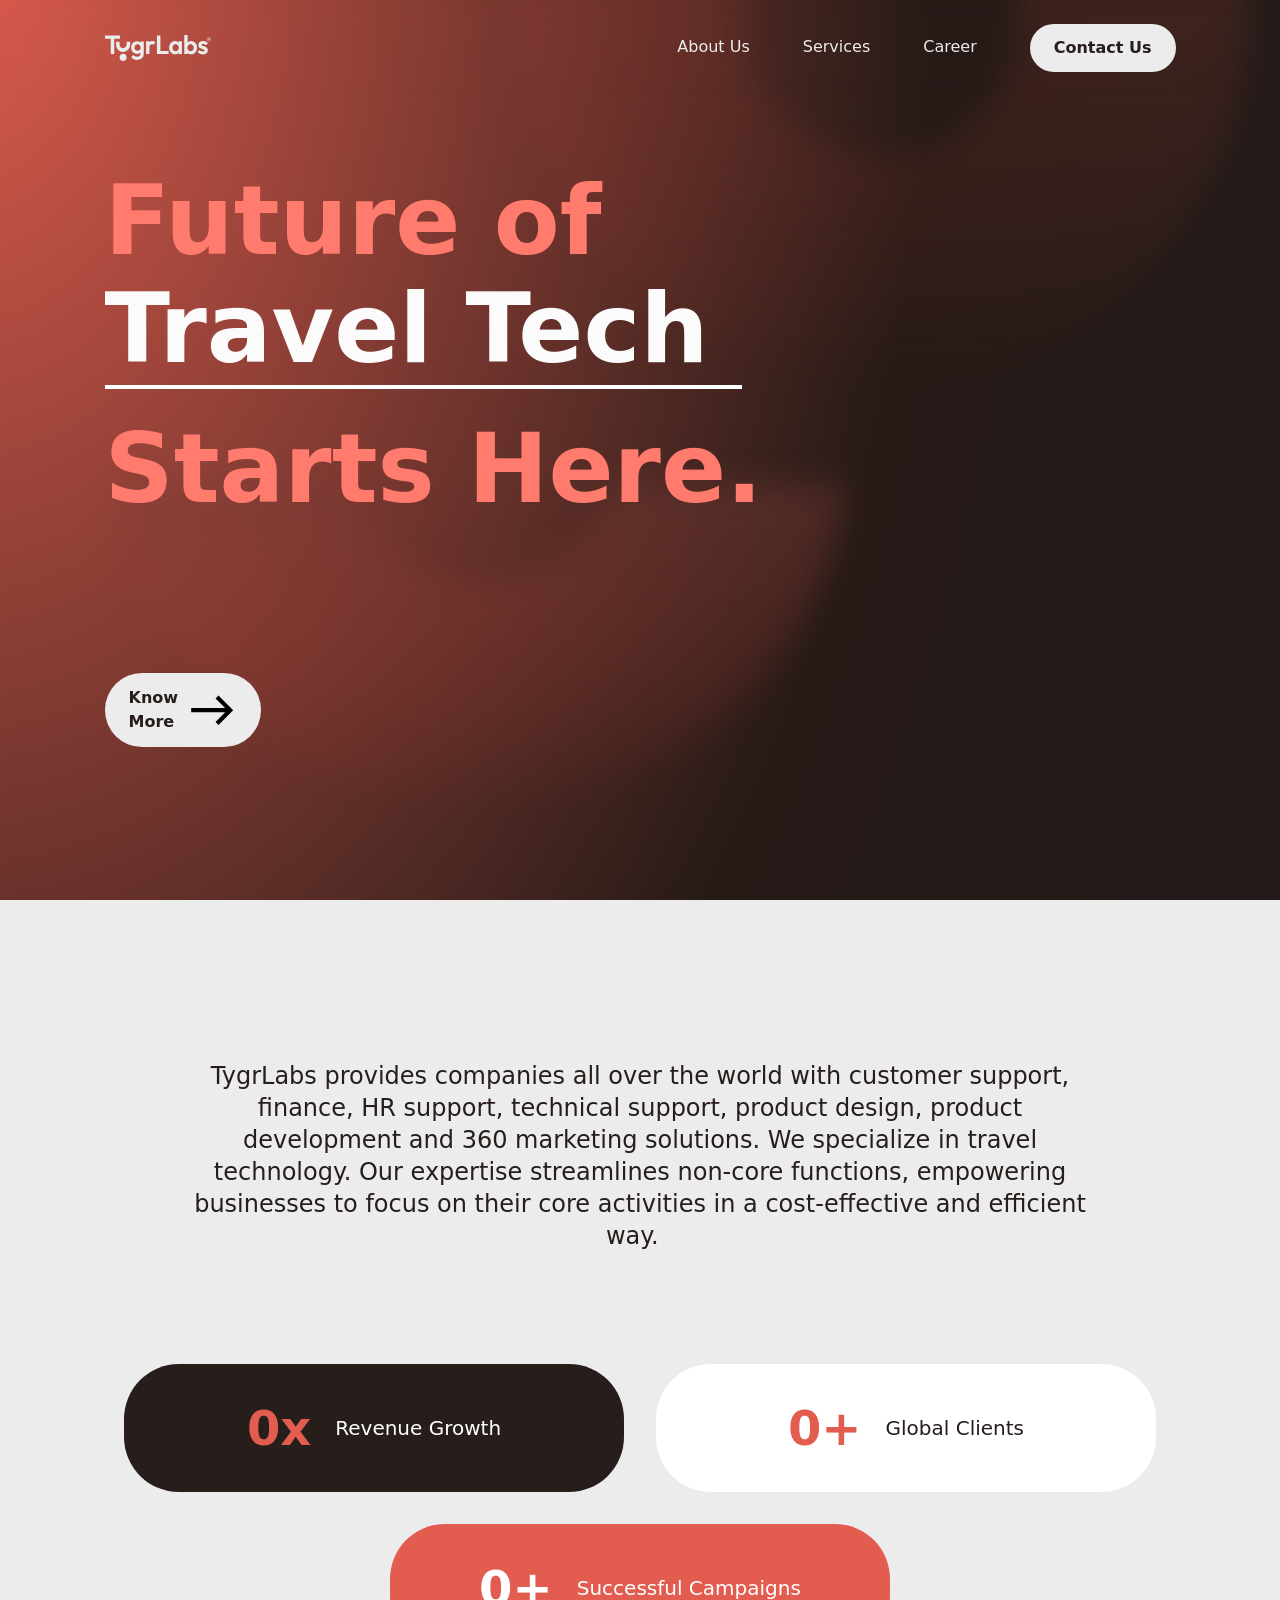
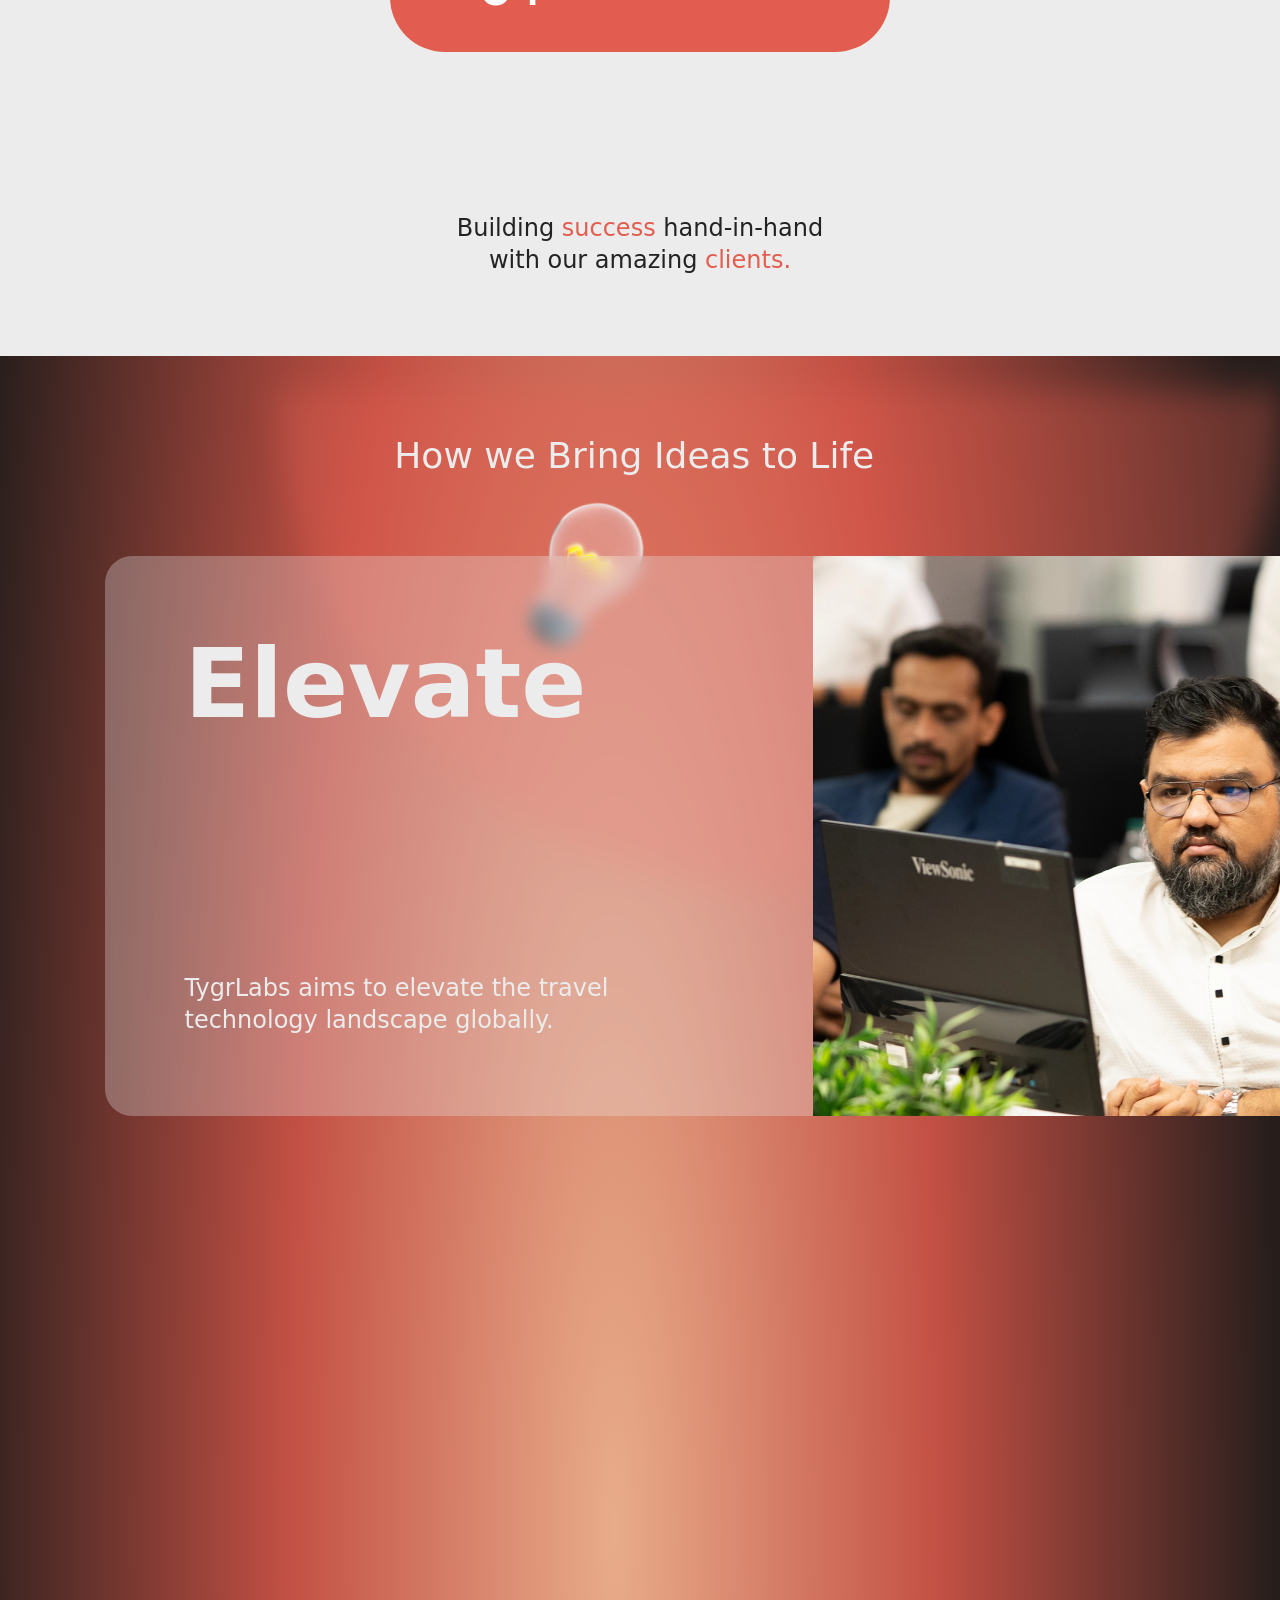
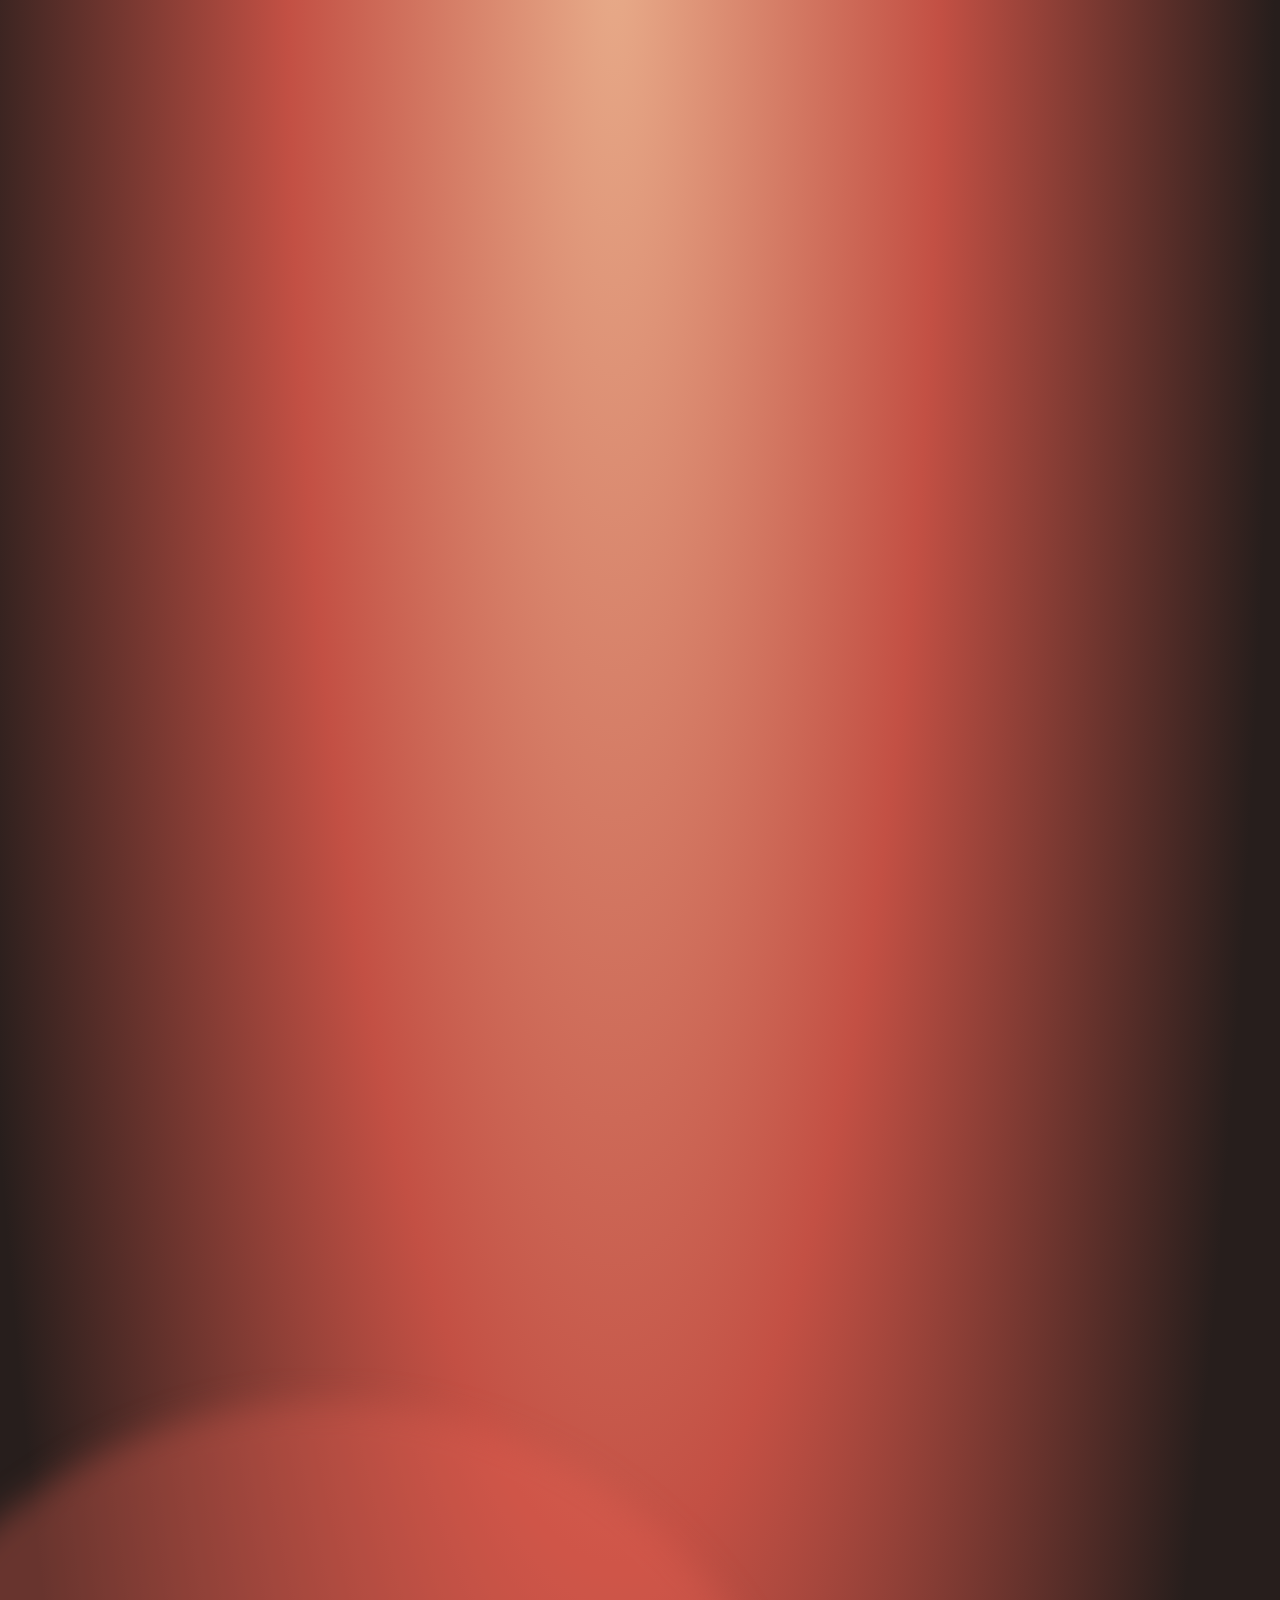
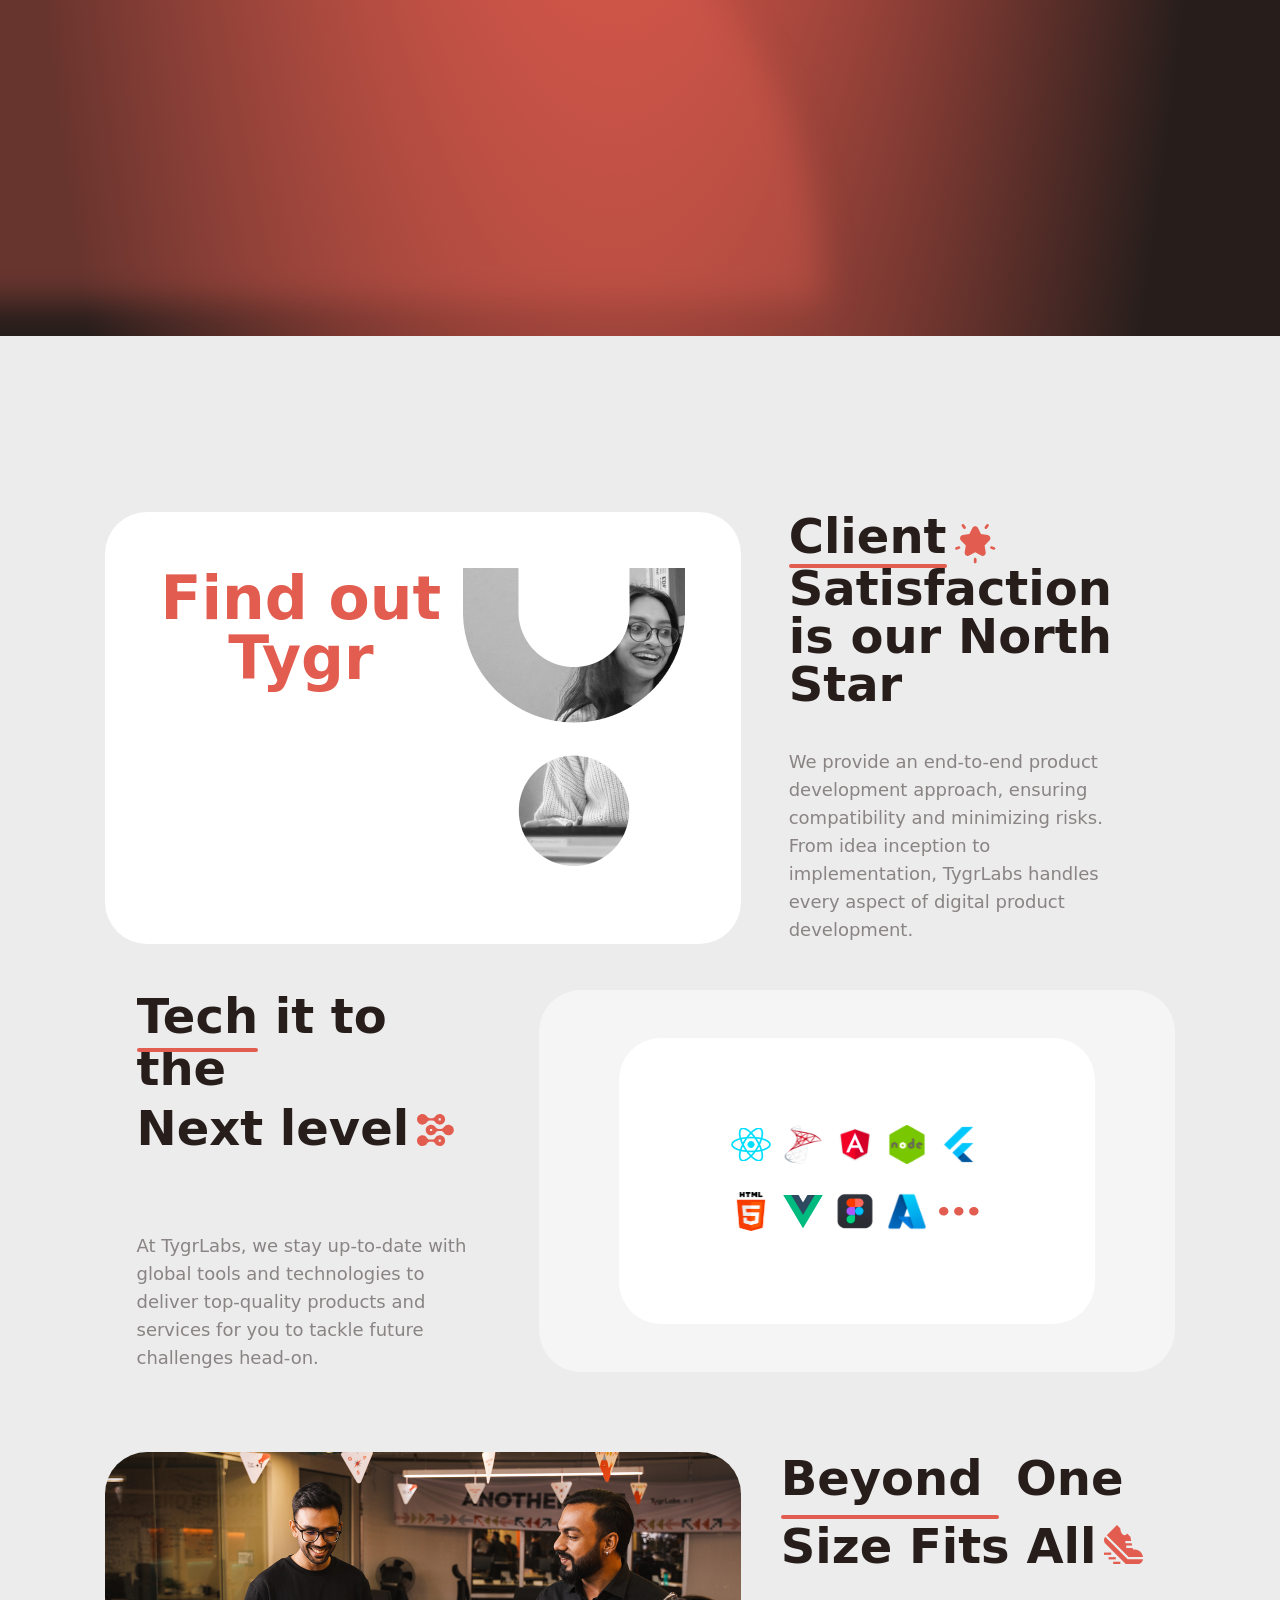
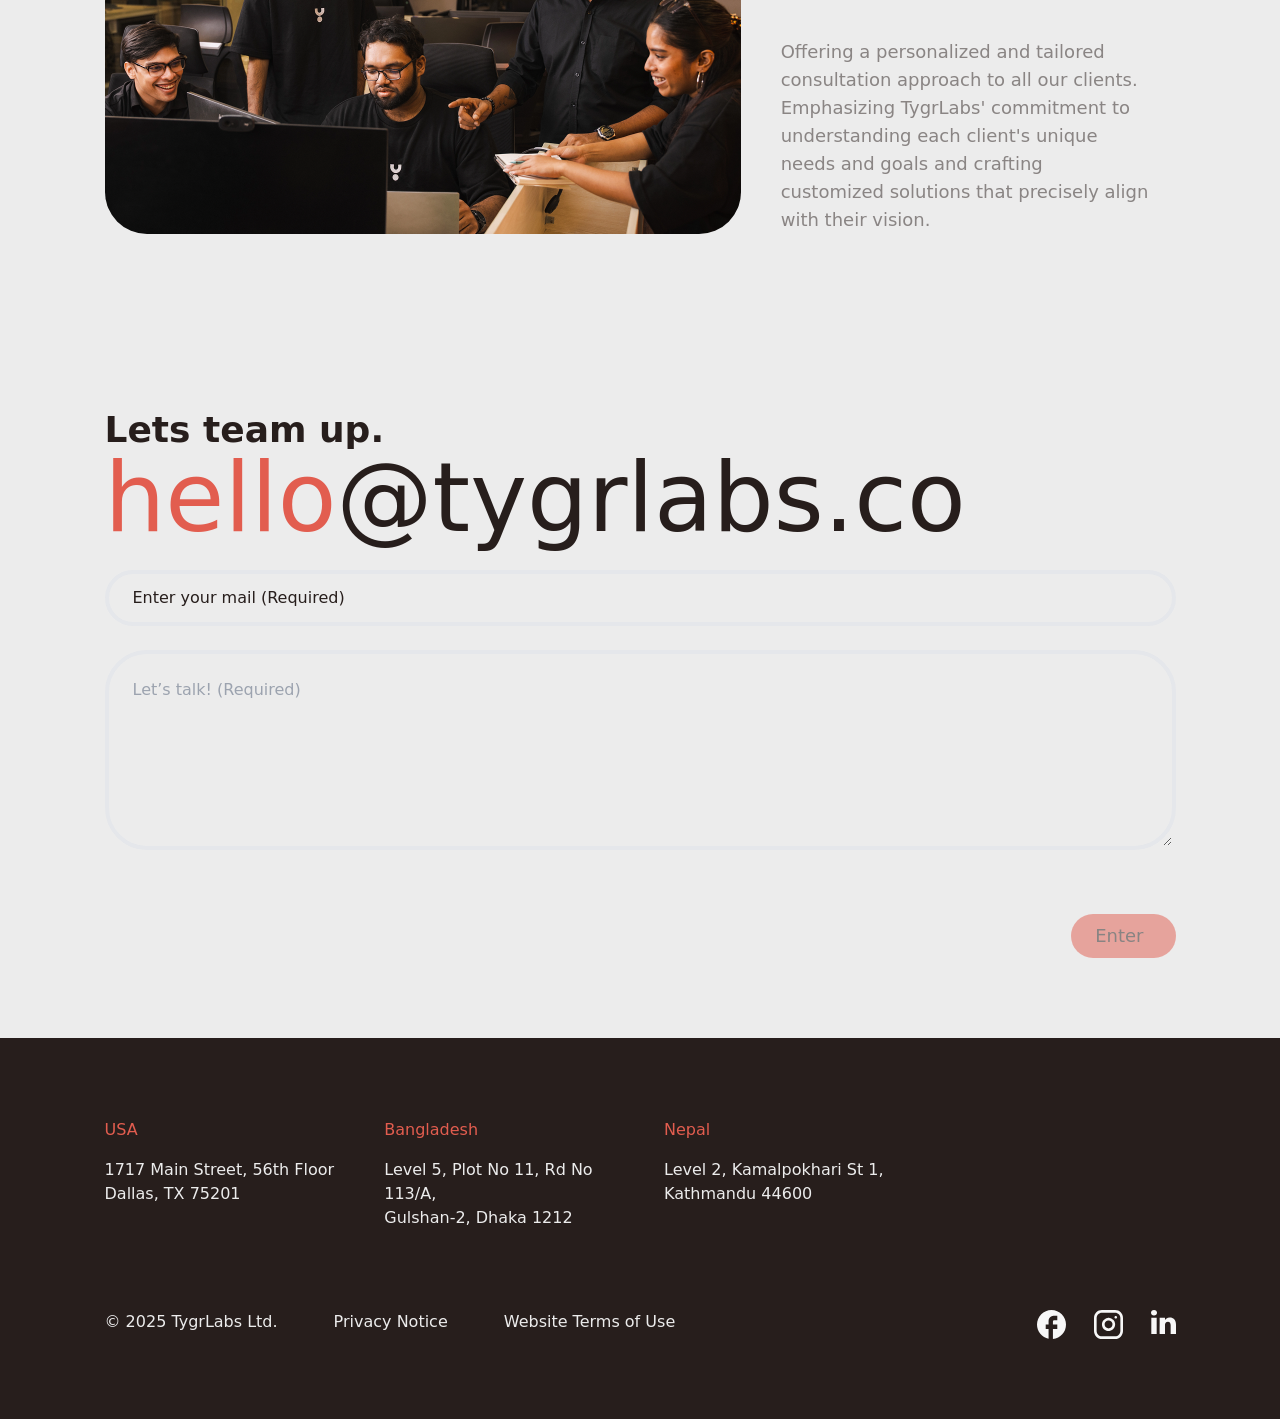
==== commit d08387be: "Refresh site archive with fixed CSS paths and updated content Re-crawled tygrlabs.co via site-downlo" ====
--- a/tygr-labs-website/html/index.html
+++ b/tygr-labs-website/html/index.html
@@ -1 +1 @@
-<html lang="en"><head><meta charset="utf-8"><link rel="apple-touch-icon" sizes="180x180" href="assets/icon/favicon/apple-touch-icon.png"><link rel="icon" type="image/png" sizes="32x32" href="assets/icon/favicon/favicon-32x32.png"><link rel="icon" type="image/png" sizes="16x16" href="assets/icon/favicon/favicon-16x16.png"><link rel="manifest" href="assets/icon/favicon/site.webmanifest"><link rel="mask-icon" href="assets/icon/favicon/safari-pinned-tab.svg" color="#E15D4F"><link rel="stylesheet" href="css/quill.snow.css"><link rel="stylesheet" href="css/quill.bubble.css"><meta name="msapplication-TileColor" content="#E15D4F"><meta name="viewport" content="width=device-width,initial-scale=1"><meta name="theme-color" content="#000000"><meta name="keywords" content="Marketing Agency Bangladesh, Global Marketing Solutions, Product Development Services, Digital Marketing Agency, Branding and Design Services, Full-Service Marketing Agency, Innovative Marketing Strategies, Custom Marketing Plans, Product Design Agency, Global Branding Experts, Careers at Marketing, Job Opportunities in Marketing, Hiring at Marketing agencies, Jobs in Bangladesh, Join Tygrlabs Team, Marketing Agency Careers, Tygrlabs Employment, Job Openings, Marketing Career Growth, Bangladesh Marketing Agency for Global Clients, International Marketing Solutions from Bangladesh, Product Development and Marketing, Comprehensive Digital Marketing, Strategic Brand Development, Professional Marketing Services Bangladesh, Creative Design and Marketing, Marketing Campaign Management, Digital Marketing Professionals, Effective Marketing Strategies, Brand Design, Fun Workplace in Marketing, Creative Work Environment, Collaborative Team Culture, Innovative Marketing Careers, Work-Life Balance, Engaging Workplace Culture, Dynamic Work Environment, Team-Building Activities, Employee Engagement Initiatives, Positive Work Atmosphere" data-rh="true"><link rel="canonical" href="assets/" data-rh="true"><meta property="og:title" content="Tygrlabs: Empowering Global Business Process Optimization" data-rh="true"><meta property="og:image" content="assets/assets/images/Y_TygrLabs.png" data-rh="true"><meta property="og:url" content="https://www.tygrlabs.co/" data-rh="true"><meta property="og:type" content="website" data-rh="true"><meta name="twitter:card" content="summary_large_image" data-rh="true"><meta name="twitter:title" content="Tygrlabs: Empowering Global Business Process Optimization" data-rh="true"><meta name="twitter:image" content="assets/assets/images/Y_TygrLabs.png" data-rh="true"><meta name="robots" content="index, follow" data-rh="true"><meta name="author" content="TygrLabs" data-rh="true"><meta name="google-site-verification" content="bl34v17Gmt3KG_BDcVGnuCP5a_EUHbgnsiK2lZU_VCk"><title>TygrLabs</title><script defer="defer" src="assets/static/js/main.4a7d7e84.js"></script><link href="css/main.f96868f4.css" rel="stylesheet"><style data-emotion="css" data-s=""></style><meta name="description" content="Empowering businesses worldwide to streamline operations and drive sustainable growth through innovative process&nbsp;optimization." data-rh="true"><meta property="og:description" content="Empowering businesses worldwide to streamline operations and drive sustainable growth through innovative process&nbsp;optimization." data-rh="true"><meta name="twitter:description" content="Empowering businesses worldwide to streamline operations and drive sustainable growth through innovative process&nbsp;optimization." data-rh="true"></head><body data-aos-easing="ease" data-aos-duration="1000" data-aos-delay="0"><noscript>You need to enable JavaScript to run this app.</noscript><div id="root"><nav class="w-full inset-x-0 fixed top-0 z-50  bg-secondary/80 backdrop-blur w-full inset-x-0 fixed top-0 z-50  !bg-transparent"><div class="flex items-center container z-0 py-6 "><a href="/"><img src="assets/images/Logo.svg" alt="logo"></a><ul class="top-[-120vh] z-[-1] md:z-0 h-screen md:h-auto flex py-5 md:py-0 flex-col md:flex-row absolute md:relative w-full inset-x-0 bg-secondary md:bg-transparent text-white md:text-whiteSmoke  md:top-0  md:justify-end"><li><a class="border-transparent block md:hover:scale-110 !transition-all ease-out duration-500 md:border-b-2 md:mr-[53px] px-4 py-3 md:p-0 nav-item relative hover:before:w-full text-center md:text-start" href="/about">About Us</a></li><li><a class="border-transparent block md:hover:scale-110 !transition-all ease-out duration-500 md:border-b-2 md:mr-[53px] px-4 py-3 md:p-0 nav-item relative hover:before:w-full text-center md:text-start" href="/services">Services</a></li><li><a class="border-transparent block md:hover:scale-110 !transition-all ease-out duration-500 md:border-b-2 md:mr-[53px] px-4 py-3 md:p-0 nav-item relative hover:before:w-full text-center md:text-start" href="/career">Career</a></li><li class="text-center font-bold mt-0 px-4 py-3 md:hidden md:p-0 nav-item relative hover:before:w-full"><a class="bg-whiteSmoke rounded-51 text-secondary px-6 py-2 inline-flex items-center" href="/?to=contact">Contact Us</a></li></ul><a class="bg-whiteSmoke rounded-51 text-secondary  px-6 py-3 flex-none hidden md:inline-flex" href="/?to=contact"><span class="font-bold group-hover:scale-110 !transition-all ease-out duration-500 undefined">Contact Us</span></a><svg stroke="currentColor" fill="none" stroke-width="0" viewBox="0 0 15 15" class="text-white text-3xl md:hidden ml-auto" height="1em" width="1em" xmlns="http://www.w3.org/2000/svg"><path fill-rule="evenodd" clip-rule="evenodd" d="M1.5 3C1.22386 3 1 3.22386 1 3.5C1 3.77614 1.22386 4 1.5 4H13.5C13.7761 4 14 3.77614 14 3.5C14 3.22386 13.7761 3 13.5 3H1.5ZM1 7.5C1 7.22386 1.22386 7 1.5 7H13.5C13.7761 7 14 7.22386 14 7.5C14 7.77614 13.7761 8 13.5 8H1.5C1.22386 8 1 7.77614 1 7.5ZM1 11.5C1 11.2239 1.22386 11 1.5 11H13.5C13.7761 11 14 11.2239 14 11.5C14 11.7761 13.7761 12 13.5 12H1.5C1.22386 12 1 11.7761 1 11.5Z" fill="currentColor"></path></svg></div></nav><section class="bg-radial-gradient-home md:relative h-screen"><img class="w-[800px] bg-animation hidden lg:block absolute -top-96 right-0 circle-shape-career" src="assets/shape/full-circle.svg" alt="img"><img class="hidden w-[800px] bg-animation top-[450px] left-20 lg:block absolute circle-shape-career" src="assets/shape/half-circle1.svg" alt="img"><div class="container md:relative h-full"><div class="grid grid-cols-4 gap-4 items-center h-full"><div class="col-span-full pt-12 aos-init aos-animate" data-aos="fade-down"><h1 class="text-Carnation text-3xl xs:text-4xl sm:text-5xl md:text-6xl lg:text-8xl lg:leading-tight font-semibold hero-slider">Future of&nbsp;<br><div class="swiper swiper-initialized swiper-vertical text-slider h-[40px] xs:h-[44px] sm:h-[53px] md:h-[73px] lg:h-[128px] overflow-hidden"><div class="swiper-wrapper"><div class="swiper-slide swiper-slide-active" data-swiper-slide-index="0" style="height: 73px; margin-bottom: 30px;"><span class="text-alabaster relative before:absolute before:content-[''] xs:before:bottom-[-4px] before:bottom-[-4px] before:w-full before:h-[3px] xs:before:h-[4px] before:left-0 before:bg-white"><span class="animated-text text-3xl xs:text-4xl sm:text-5xl md:text-6xl lg:text-8xl whitespace-nowrap">Travel Tech&nbsp;</span><br></span></div><div class="swiper-slide swiper-slide-next" data-swiper-slide-index="1" style="height: 73px; margin-bottom: 30px;"><span class="text-alabaster relative before:absolute before:content-[''] xs:before:bottom-[-4px] before:bottom-[-4px] before:w-full before:h-[3px] xs:before:h-[4px] before:left-0 before:bg-white"><span class="animated-text text-3xl xs:text-4xl sm:text-5xl md:text-6xl lg:text-8xl whitespace-nowrap">Web Development&nbsp;</span><br></span></div><div class="swiper-slide" data-swiper-slide-index="2" style="height: 73px; margin-bottom: 30px;"><span class="text-alabaster relative before:absolute before:content-[''] xs:before:bottom-[-4px] before:bottom-[-4px] before:w-full before:h-[3px] xs:before:h-[4px] before:left-0 before:bg-white"><span class="animated-text text-3xl xs:text-4xl sm:text-5xl md:text-6xl lg:text-8xl whitespace-nowrap">Product Design&nbsp;</span><br></span></div><div class="swiper-slide" data-swiper-slide-index="3" style="height: 73px; margin-bottom: 30px;"><span class="text-alabaster relative before:absolute before:content-[''] xs:before:bottom-[-4px] before:bottom-[-4px] before:w-full before:h-[3px] xs:before:h-[4px] before:left-0 before:bg-white"><span class="animated-text text-3xl xs:text-4xl sm:text-5xl md:text-6xl lg:text-8xl whitespace-nowrap">Marketing&nbsp;</span><br></span></div><div class="swiper-slide" data-swiper-slide-index="4" style="height: 73px; margin-bottom: 30px;"><span class="text-alabaster relative before:absolute before:content-[''] xs:before:bottom-[-4px] before:bottom-[-4px] before:w-full before:h-[3px] xs:before:h-[4px] before:left-0 before:bg-white"><span class="animated-text text-3xl xs:text-4xl sm:text-5xl md:text-6xl lg:text-8xl whitespace-nowrap">Product Development&nbsp;</span><br></span></div></div></div>Starts Here.</h1><div class="md:text-left text-center"><a class="bg-whiteSmoke rounded-51 text-secondary  px-6 py-3 !transition-all inline-flex items-center group inline-block mt-36 md:mx-0 mx-auto mb-10" href="/about"><span class="font-bold group-hover:scale-110 !transition-all ease-out duration-500 undefined">Know More</span><svg class="MuiSvgIcon-root MuiSvgIcon-fontSizeMedium ml-2 group-hover:translate-x-2 !transition-all ease-out duration-300 css-vubbuv" focusable="false" aria-hidden="true" viewBox="0 0 24 24" data-testid="EastIcon"><path d="m15 5-1.41 1.41L18.17 11H2v2h16.17l-4.59 4.59L15 19l7-7z"></path></svg></a></div></div></div></div></section><section class="bg-whiteSmoke pt-20 pb-10 md:pt-40 md:pb-20"><div class="container aos-init" data-aos="fade-up"><p class="text-secondary text-xl md:text-2xl md:leading-8 leading-6 font-normal text-center max-w-4xl mx-auto">TygrLabs provides companies all over the world with&nbsp;customer support, finance, HR support, technical support, product design, product development and 360 marketing solutions. We specialize in travel technology. Our expertise streamlines non-core functions, empowering businesses to focus on their core activities in a cost-effective and efficient way.&nbsp;&nbsp;</p><div class="flex flex-col lg:flex-row gap-8 justify-center items-center mt-14 md:mt-28"><div data-aos="fade-up" class="rounded-[55px] w-[300px] lg:min-w-[500px] inline-flex justify-center items-center py-10 gap-x-6 bg-secondary text-white aos-init"><span class="text-primary font-semibold lg:text-5xl text-3xl">0x</span><span class="lg:text-xl text-sm font-normal">Revenue Growth</span></div><div data-aos="fade-up" class="rounded-[55px] w-[300px] lg:min-w-[500px] inline-flex justify-center items-center py-10 gap-x-6 bg-white text-secondary aos-init"><span class="text-primary font-semibold lg:text-5xl text-3xl">0+</span><span class="lg:text-xl text-sm font-normal">Global Clients</span></div></div><div class="text-center mt-6 md:mt-8"><div data-aos="fade-up" class="rounded-[55px] w-[300px] lg:min-w-[500px] inline-flex justify-center items-center py-10 gap-x-6 bg-primary text-white aos-init"><span class="text-white font-semibold lg:text-5xl text-3xl">0+</span><span class="lg:text-xl text-sm font-normal">Successful Campaigns</span></div></div></div></section><section class="bg-whiteSmoke py-10 md:py-20"><div data-aos="fade-up" class="aos-init"><div class="container aos-init" data-aos="fade-up"><h3 class="text-dark text-xl md:text-2xl font-medium text-center">Building&nbsp;<span class="text-primary">success&nbsp;</span>hand-in-hand<br>with our amazing&nbsp;<span class="text-primary">clients.</span></h3></div></div></section><section class="bg-diamond-gradient-home py-20 md:relative"><div data-aos="fade-up" class="aos-init"><img class="absolute lg:block bg-animation hidden right-0 top-0" src="assets/shape/circleT.svg" alt="img"><img class="absolute lg:block bg-animation hidden left-0 bottom-0" src="assets/shape/circleb.svg" alt="img"><div class="container md:relative"><img class="absolute lg:block bg-animation hidden lg:left-[-11%]  bottom-[-13%]" src="assets/shape/lightL.svg" alt="img"><img class="absolute lg:block bg-animation hidden lg:right-[43%] top-0" src="assets/shape/lightR.svg" alt="img"><div data-aos="fade-up" class="aos-init"><h3 class="text-whiteSmoke text-2xl lg:text-4xl font-medium text-center">How we Bring Ideas to Life&nbsp;</h3></div><div class="swiper swiper-fade swiper-initialized swiper-horizontal swiper-watch-progress homepage-swiper2 !pb-10"><div class="swiper-wrapper"><div class="swiper-slide swiper-slide-visible swiper-slide-fully-visible swiper-slide-active h-full" style="width: 708px; opacity: 1; transform: translate3d(0px, 0px, 0px);"><div class="grid grid-cols-6 gap-4 backdrop-blur bg-whiteSmoke/30 mt-20 rounded-27  overflow-hidden"><div class="col-span-full md:col-span-3 p-4 lg:p-20 md:p-10 flex flex-col justify-between"><p class="md:font-semibold font-bold text-center md:text-start font-Outfit text-4xl md:text-6xl lg:text-8xl text-whiteSmoke">Elevate</p><p class="lg:text-2xl md:text-lg text-xl text-center md:text-start font-medium text-whiteSmoke md:mt-0 mt-10">TygrLabs aims to elevate the travel technology landscape globally.</p></div><div class="col-span-full md:col-span-3 px-4 md:px-0 pb-4 md:pb-0 rounded-[inherit] md:rounded-r-[inherit] md:rounded-l-none md:h-[350px] lg:h-[560px] h-60"><img class="w-full h-full object-cover rounded-[inherit] md:rounded-r-[inherit] md:rounded-l-none" src="assets/images/elevate.png" alt="TygrLabs aims to elevate the travel technology landscape globally."></div></div></div><div class="swiper-slide swiper-slide-next h-full" style="width: 708px; opacity: 0; transform: translate3d(-708px, 0px, 0px);"><div class="grid grid-cols-6 gap-4 backdrop-blur bg-whiteSmoke/30 mt-20 rounded-27  overflow-hidden"><div class="col-span-full md:col-span-3 p-4 lg:p-20 md:p-10 flex flex-col justify-between"><p class="md:font-semibold font-bold text-center md:text-start font-Outfit text-4xl md:text-6xl lg:text-8xl text-whiteSmoke">Empower</p><p class="lg:text-2xl md:text-lg text-xl text-center md:text-start font-medium text-whiteSmoke md:mt-0 mt-10">Our employees innovate fearlessly, collaborate seamlessly, and contribute boldly.</p></div><div class="col-span-full md:col-span-3 px-4 md:px-0 pb-4 md:pb-0 rounded-[inherit] md:rounded-r-[inherit] md:rounded-l-none md:h-[350px] lg:h-[560px] h-60"><img class="w-full h-full object-cover rounded-[inherit] md:rounded-r-[inherit] md:rounded-l-none" src="assets/images/webp/empower.webp" alt="Our employees innovate fearlessly, collaborate seamlessly, and contribute boldly."></div></div></div><div class="swiper-slide h-full" style="width: 708px; opacity: 0; transform: translate3d(-1416px, 0px, 0px);"><div class="grid grid-cols-6 gap-4 backdrop-blur bg-whiteSmoke/30 mt-20 rounded-27  overflow-hidden"><div class="col-span-full md:col-span-3 p-4 lg:p-20 md:p-10 flex flex-col justify-between"><p class="md:font-semibold font-bold text-center md:text-start font-Outfit text-4xl md:text-6xl lg:text-8xl text-whiteSmoke">Inspire</p><p class="lg:text-2xl md:text-lg text-xl text-center md:text-start font-medium text-whiteSmoke md:mt-0 mt-10">Our goal is to inspire everyone to give back, creating a ripple effect of positive impact that extends far beyond the roads we travel.</p></div><div class="col-span-full md:col-span-3 px-4 md:px-0 pb-4 md:pb-0 rounded-[inherit] md:rounded-r-[inherit] md:rounded-l-none md:h-[350px] lg:h-[560px] h-60"><img class="w-full h-full object-cover rounded-[inherit] md:rounded-r-[inherit] md:rounded-l-none" src="assets/images/webp/inspire.webp" alt="Our goal is to inspire everyone to give back, creating a ripple effect of positive impact that extends far beyond the roads we travel."></div></div></div></div><div class="swiper-pagination swiper-pagination-clickable swiper-pagination-bullets swiper-pagination-horizontal"><span class="!w-16 !h-1.5 !bg-whiteSmoke/20 !rounded-none transition-all ease-linear duration-400 swiper-pagination-bullet swiper-pagination-bullet-active"></span><span class="!w-16 !h-1.5 !bg-whiteSmoke/20 !rounded-none transition-all ease-linear duration-400 swiper-pagination-bullet"></span><span class="!w-16 !h-1.5 !bg-whiteSmoke/20 !rounded-none transition-all ease-linear duration-400 swiper-pagination-bullet"></span></div></div></div></div></section><section class="bg-whiteSmoke md:py-24 py-2"><div class="container"><div class="grid grid-cols-10 gap-4 mt-20 lg:h-[382px]"><div class="md:col-span-6 hidden md:block col-span-full relative rounded-42 lg:p-14 p-7 overflow-hidden"><div class="bg-white absolute top-0 left-0 w-full h-full z-1 aos-init" data-aos="fade-top" data-aos-offset="450" data-aos-duration="300"></div><div class="flex justify-between p-0 m-0 relative z-10 aos-init" data-aos="fade-right"><h2 class="md:text-6xl text-3xl 2xl:text-7xl text-primary font-semibold">Find out <br><span data-aos="fade-left" data-aos-offset="400" class="aos-init">T</span><span>y</span><span data-aos="fade-left" data-aos-offset="400" class="aos-init">g</span><span data-aos="fade-left" data-aos-offset="400" class="aos-init">r</span></h2><img class="lg:w-[222px] sm:w-[118px] w-[100px] " src="assets/images/home-Y.png" alt="Find out WHY"></div></div><div class="md:col-span-4 col-span-full px-8 hidden md:flex flex-col justify-between aos-init" data-aos="fade-left" data-aos-offset="450"><h3 class="font-semibold lg:text-5xl text-xl relative overflow-hidden text-secondary hidden md:block"><span class="relative overflow-hidden"><span class="relative inline-block mb-1">Client<span data-aos="fade-right" data-aos-offset="450" data-aos-easing="ease-in-sine" class="bg-primary h-1 rounded-15 w-full block absolute lg:top-[52px] aos-init"></span></span><img class="mt-2 pl-2 lg:h-10 h-6 inline-block align-middle" src="assets/images/client.svg" alt="img"></span><br>Satisfaction is our North Star</h3><img class="mt-2 m-auto h-10 w-12 md:hidden block" src="assets/images/client.svg" alt="img"><h3 class="font-medium mt-4 text-2xl text-center leading-9 font-Outfit text-secondary md:hidden block">Client Satisfaction is our North Star</h3><p class="text-lg mt-10 text-center md:text-start md-mt-0 font-normal text-secondary/50">We provide an end-to-end product development approach, ensuring compatibility and minimizing risks. From idea inception to implementation, TygrLabs handles every aspect of digital product development.</p></div><div class="md:col-span-4 col-span-full px-8 md:hidden flex flex-col justify-between aos-init aos-animate" data-aos="fade-left"><h3 class="font-semibold lg:text-5xl text-xl relative overflow-hidden text-secondary hidden md:block"><span class="relative overflow-hidden"><span class="relative inline-block mb-1">Client<span data-aos="fade-right" data-aos-easing="ease-in-sine" class="bg-primary h-1 rounded-15 w-full block absolute lg:top-[52px] aos-init aos-animate"></span></span><img class="mt-2 pl-2 lg:h-10 h-6 inline-block align-middle" src="assets/images/client.svg" alt="img"></span><br>Satisfaction is our North Star</h3><img class="mt-2 m-auto h-10 w-12 md:hidden block" src="assets/images/client.svg" alt="img"><h3 class="font-medium mt-4 text-2xl text-center leading-9 font-Outfit text-secondary md:hidden block">Client Satisfaction is our North Star</h3><p class="text-lg mt-10 text-center md:text-start md-mt-0 font-normal text-secondary/50">We provide an end-to-end product development approach, ensuring compatibility and minimizing risks. From idea inception to implementation, TygrLabs handles every aspect of digital product development.</p></div></div><div class="grid grid-cols-10 gap-4 mt-14 md:mt-24 lg:h-[382px]"><div class="md:col-span-4 order-2 md:order-1 col-span-full flex flex-col justify-between px-8 aos-init" data-aos="fade-right"><h3 class="lg:text-5xl lg:leading-[52px] text-xl relative overflow-hidden text-secondary font-semibold hidden md:block"><span class="relative undefined">Tech<span data-aos="fade-right" data-aos-offset="250" data-aos-easing="ease-in-sine" class="bg-primary h-1 rounded-15 w-full block absolute lg:top-[60px] md:top-[30px] aos-init"></span></span>&nbsp;it to the<br><span class="flex items-center mt-2"><span> Next level</span><img class="mt-1 pl-2 lg:h-8 h-5" src="assets/images/tech.svg" alt="img"></span></h3><img class="mt-12 m-auto h-10 w-12 md:hidden block" src="assets/images/tech.svg" alt="img"><h3 class="font-medium mt-4 text-2xl text-center leading-9 font-Outfit text-secondary md:hidden block">Tech it to the Next level</h3><p class="text-lg mt-10 text-center md:text-start md-mt-0 font-normal text-secondary/50">At TygrLabs, we stay up-to-date with global tools and technologies to deliver top-quality products and services for you to tackle future challenges head-on.&nbsp;</p></div><div class="md:col-span-6 order-1 hidden md:block md:order-2 col-span-full rounded-42 bg-white/50 lg:py-12 lg:px-20 py-8 px-10 h-full aos-init" data-aos="fade-left"><div class="grid grid-cols-10 gap-4 md:gap-2 lg:py-20 lg:px-28 p-8 rounded-42 bg-white h-full"><img class="col-span-2 block h-[90%] w-[90%] object-contain" src="assets/images/react.svg" alt="React"><img class="col-span-2 block h-[90%] w-[90%] object-contain" src="assets/images/icon-img4.svg" alt="img"><img class="col-span-2 block h-[90%] w-[90%] object-contain" src="assets/images/icon-img3.svg" alt="angular"><img class="col-span-2 block h-[90%] w-[90%] object-contain" src="assets/images/node.svg" alt="nodejs"><img class="col-span-2 block h-[90%] w-[90%] object-contain" src="assets/images/icon-img2.svg" alt="flutter"><img class="col-span-2 block h-[90%] w-[90%] object-contain" src="assets/images/html.svg" alt="html"><img class="col-span-2 block h-[90%] w-[90%] object-contain" src="assets/images/vew.svg" alt="vuejs"><img class="col-span-2 block h-[90%] w-[90%] object-contain" src="assets/images/figma.svg" alt="figma"><img class="col-span-2 block h-[90%] w-[90%] object-contain" src="assets/images/icon-img.svg" alt="azure"><img class="col-span-2 block h-[90%] w-[90%] object-contain" src="assets/images/Union.svg" alt="img"></div></div></div><div class="grid grid-cols-10 gap-4 mt-14 md:mt-20 2xl:mt-32 lg:h-[382px]"><div class="md:col-span-6 hidden md:block col-span-full rounded-42 h-full aos-init" data-aos="fade-right"><img class="w-full h-full object-cover rounded-[inherit]" src="assets/images/webp/beyond.webp" alt="Beyond One Size Fits All"></div><div class="md:col-span-4 col-span-full md:px-6 px-5 h-full flex flex-col justify-between aos-init" data-aos="fade-left"><h3 class="lg:text-5xl lg:leading-[52px] md:leading-none text-xl relative overflow-hidden text-secondary font-semibold hidden md:block"><span class="relative undefined">Beyond <span data-aos="fade-right" data-aos-offset="250" data-aos-easing="ease-in-sine" class="bg-primary h-1 rounded-15 w-full block absolute lg:top-[65px] md:top-[30px] aos-init"></span></span>&nbsp;One<br><span class="flex mt-4"><span>Size Fits All</span><img class="lg:mt-1 pl-2 lg:h-10 h-5" src="assets/images/beyond.svg" alt="img"></span></h3><img class="mt-12 m-auto h-10 w-12 md:hidden block" src="assets/images/beyond.svg" alt="img"><h3 class="font-medium mt-4 text-2xl text-center leading-9 font-Outfit text-secondary md:hidden block">Beyond One Size Fits All</h3><p class="text-lg mt-10 text-center md:text-start md-mt-0 font-normal text-secondary/50">Offering a personalized and tailored consultation approach to all our clients. Emphasizing TygrLabs' commitment to understanding each client's unique needs and goals and crafting customized solutions that precisely align with their vision.&nbsp;&nbsp;&nbsp;</p></div></div></div></section><section id="contact" class="bg-whiteSmoke px-5 sm:py-20 sm:h-auto h-screen sm:block flex flex-col justify-center"><div class="container"><div data-aos="fade-up" class="aos-init"><p class="lg:text-4xl text-xl font-semibold text-secondary">Lets team up.</p><p class="lg:text-8xl text-3xl leading-tight font-medium text-primary  mb-6">hello<span class="text-secondary">@tygrlabs.co</span></p></div><div data-aos="fade-up" class="aos-init"><div class="block"><input type="email" name="email" id="email" placeholder="Enter your mail (Required)" class="bg-transparent border-solid border-4 border-slate-300 outline-0 mb-6 text-secondary placeholder-secondary rounded-42 w-full py-3 px-6 aos-init" data-aos="fade-up"><textarea id="exampleFormControlTextarea13" placeholder="Let’s talk! (Required)" rows="6" name="message" class="bg-transparent border-solid border-4 border-slate-300 outline-0 mb-6 text-secondary/50 rounded-42 w-full p-6 aos-init" data-aos="fade-up"></textarea><div class="text-right"><button class="bg-whiteSmoke !transition-all rounded-51 text-secondary px-6 py-2 inline-flex items-center group mt-10 !bg-primary cursor-not-allowed opacity-50 pointer-events-none"><span class="text-lg group-hover:scale-110 font-medium mr-2 !transition-all ease-out duration-300">Enter</span><svg class="MuiSvgIcon-root MuiSvgIcon-fontSizeMedium group-hover:translate-x-2 !transition-all ease-out duration-300 css-vubbuv" focusable="false" aria-hidden="true" viewBox="0 0 24 24" data-testid="EastIcon"><path d="m15 5-1.41 1.41L18.17 11H2v2h16.17l-4.59 4.59L15 19l7-7z"></path></svg></button></div><div><div class="fixed z-[100] flex items-center justify-center invisible opacity-0 inset-0 bg-black/20 backdrop-blur-sm duration-100"><div class="absolute md:w-1/3 sm:w-1/2 rounded-sm bg-white p-3 pb-5 text-center drop-shadow-2xl scale-0 opacity-0 duration-150 "><svg class="mx-auto mr-0 w-8 cursor-pointer" viewBox="0 0 24 24" fill="none" xmlns="http://www.w3.org/2000/svg"><g stroke-width="0"></g><g stroke-linecap="round" stroke-linejoin="round"></g><g><path d="M6.99486 7.00636C6.60433 7.39689 6.60433 8.03005 6.99486 8.42058L10.58 12.0057L6.99486 15.5909C6.60433 15.9814 6.60433 16.6146 6.99486 17.0051C7.38538 17.3956 8.01855 17.3956 8.40907 17.0051L11.9942 13.4199L15.5794 17.0051C15.9699 17.3956 16.6031 17.3956 16.9936 17.0051C17.3841 16.6146 17.3841 15.9814 16.9936 15.5909L13.4084 12.0057L16.9936 8.42059C17.3841 8.03007 17.3841 7.3969 16.9936 7.00638C16.603 6.61585 15.9699 6.61585 15.5794 7.00638L11.9942 10.5915L8.40907 7.00636C8.01855 6.61584 7.38538 6.61584 6.99486 7.00636Z" fill="#000"></path></g></svg><h1 class="mb-2 text-xl font-semibold">Thanks for messaging us!</h1><p class="px-1 mb-3  opacity-80">We will get back to you soon.</p><button class="me-2 rounded-sm bg-primary px-6 py-1 text-white">Ok</button></div></div></div><div class="Toastify"></div></div></div></div></section><footer class="bg-secondary md:py-20 py-10"><div class="container"><div class="grid grid-cols-4 md:gap-12 gap-3"><ul class="col-span-full md:col-span-1"><li class="font-medium text-base text-primary">USA</li><li class="font-normal text-base text-whiteSmoke mt-4">1717 Main Street, 56th Floor<br> Dallas, TX 75201</li></ul><ul class="col-span-full md:col-span-1"><li class="font-medium text-base text-primary">Bangladesh</li><li class="font-normal text-base text-whiteSmoke mt-4">Level 5, Plot No 11, Rd No 113/A,<br> Gulshan-2, Dhaka 1212</li></ul><ul class="col-span-full md:col-span-1"><li class="font-medium text-base text-primary">Nepal</li><li class="font-normal text-base text-whiteSmoke mt-4">Level&nbsp;2,&nbsp;Kamalpokhari&nbsp;St 1,<br>Kathmandu 44600</li></ul></div><div class="flex sm:flex-row flex-col-reverse justify-between mt-20 md:gap-14 sm:gap-7 gap-3"><div class="flex sm:flex-row flex-col-reverse lg:gap-14 sm:gap-5 gap-3"><p class="font-medium text-base text-whiteSmoke">© 2025 TygrLabs Ltd.</p><a href="/privacy"><p class="font-medium text-base text-whiteSmoke">Privacy Notice</p></a><a href="/terms-and-service"><p class="font-medium text-base text-whiteSmoke">Website Terms of Use</p></a></div><div class="flex sm:gap-7 gap-3 sm:mb-0 mb-4"><a href="https://www.facebook.com/profile.php?id=61562120561507&amp;mibextid=LQQJ4d" target="_blank" rel="noreferrer"><img src="assets/icon/fb.svg" alt="" class="w-4 h-4 sm:w-auto sm:h-auto"></a><a href="https://www.instagram.com/tygrlabs/" target="_blank" rel="noreferrer"><img src="assets/icon/insta.svg" alt="" class="w-4 h-4 sm:w-auto sm:h-auto"></a><a href="https://www.linkedin.com/company/tygrlabs/posts/?feedView=all" target="_blank" rel="noreferrer"><img src="assets/icon/linkedin.svg" alt="" class="w-4 h-4 sm:w-auto sm:h-auto"></a></div></div></div></footer></div><script src="https://cdn.jsdelivr.net/npm/quill@2.0.3/dist/quill.js"></script></body></html>+<html lang="en"><head><meta charset="utf-8"><link rel="apple-touch-icon" sizes="180x180" href="assets/icon/favicon/apple-touch-icon.png"><link rel="icon" type="image/png" sizes="32x32" href="assets/icon/favicon/favicon-32x32.png"><link rel="icon" type="image/png" sizes="16x16" href="assets/icon/favicon/favicon-16x16.png"><link rel="manifest" href="assets/icon/favicon/site.webmanifest"><link rel="mask-icon" href="assets/icon/favicon/safari-pinned-tab.svg" color="#E15D4F"><link rel="stylesheet" href="css/quill.snow.css"><link rel="stylesheet" href="css/quill.bubble.css"><meta name="msapplication-TileColor" content="#E15D4F"><meta name="viewport" content="width=device-width,initial-scale=1"><meta name="theme-color" content="#000000"><meta name="keywords" content="Marketing Agency Bangladesh, Global Marketing Solutions, Product Development Services, Digital Marketing Agency, Branding and Design Services, Full-Service Marketing Agency, Innovative Marketing Strategies, Custom Marketing Plans, Product Design Agency, Global Branding Experts, Careers at Marketing, Job Opportunities in Marketing, Hiring at Marketing agencies, Jobs in Bangladesh, Join Tygrlabs Team, Marketing Agency Careers, Tygrlabs Employment, Job Openings, Marketing Career Growth, Bangladesh Marketing Agency for Global Clients, International Marketing Solutions from Bangladesh, Product Development and Marketing, Comprehensive Digital Marketing, Strategic Brand Development, Professional Marketing Services Bangladesh, Creative Design and Marketing, Marketing Campaign Management, Digital Marketing Professionals, Effective Marketing Strategies, Brand Design, Fun Workplace in Marketing, Creative Work Environment, Collaborative Team Culture, Innovative Marketing Careers, Work-Life Balance, Engaging Workplace Culture, Dynamic Work Environment, Team-Building Activities, Employee Engagement Initiatives, Positive Work Atmosphere" data-rh="true"><link rel="canonical" href="assets/" data-rh="true"><meta property="og:title" content="Tygrlabs: Empowering Global Business Process Optimization" data-rh="true"><meta property="og:image" content="assets/assets/images/Y_TygrLabs.png" data-rh="true"><meta property="og:url" content="https://www.tygrlabs.co/" data-rh="true"><meta property="og:type" content="website" data-rh="true"><meta name="twitter:card" content="summary_large_image" data-rh="true"><meta name="twitter:title" content="Tygrlabs: Empowering Global Business Process Optimization" data-rh="true"><meta name="twitter:image" content="assets/assets/images/Y_TygrLabs.png" data-rh="true"><meta name="robots" content="index, follow" data-rh="true"><meta name="author" content="TygrLabs" data-rh="true"><meta name="google-site-verification" content="bl34v17Gmt3KG_BDcVGnuCP5a_EUHbgnsiK2lZU_VCk"><title>TygrLabs</title><script defer="defer" src="assets/static/js/main.4a7d7e84.js"></script><link href="css/main.f96868f4.css" rel="stylesheet"><style data-emotion="css" data-s=""></style><meta name="description" content="Empowering businesses worldwide to streamline operations and drive sustainable growth through innovative process&nbsp;optimization." data-rh="true"><meta property="og:description" content="Empowering businesses worldwide to streamline operations and drive sustainable growth through innovative process&nbsp;optimization." data-rh="true"><meta name="twitter:description" content="Empowering businesses worldwide to streamline operations and drive sustainable growth through innovative process&nbsp;optimization." data-rh="true"></head><body data-aos-easing="ease" data-aos-duration="1000" data-aos-delay="0"><noscript>You need to enable JavaScript to run this app.</noscript><div id="root"><nav class="w-full inset-x-0 fixed top-0 z-50  bg-secondary/80 backdrop-blur w-full inset-x-0 fixed top-0 z-50  !bg-transparent"><div class="flex items-center container z-0 py-6 "><a href="/"><img src="assets/images/Logo.svg" alt="logo"></a><ul class="top-[-120vh] z-[-1] md:z-0 h-screen md:h-auto flex py-5 md:py-0 flex-col md:flex-row absolute md:relative w-full inset-x-0 bg-secondary md:bg-transparent text-white md:text-whiteSmoke  md:top-0  md:justify-end"><li><a class="border-transparent block md:hover:scale-110 !transition-all ease-out duration-500 md:border-b-2 md:mr-[53px] px-4 py-3 md:p-0 nav-item relative hover:before:w-full text-center md:text-start" href="/about">About Us</a></li><li><a class="border-transparent block md:hover:scale-110 !transition-all ease-out duration-500 md:border-b-2 md:mr-[53px] px-4 py-3 md:p-0 nav-item relative hover:before:w-full text-center md:text-start" href="/services">Services</a></li><li><a class="border-transparent block md:hover:scale-110 !transition-all ease-out duration-500 md:border-b-2 md:mr-[53px] px-4 py-3 md:p-0 nav-item relative hover:before:w-full text-center md:text-start" href="/career">Career</a></li><li class="text-center font-bold mt-0 px-4 py-3 md:hidden md:p-0 nav-item relative hover:before:w-full"><a class="bg-whiteSmoke rounded-51 text-secondary px-6 py-2 inline-flex items-center" href="/?to=contact">Contact Us</a></li></ul><a class="bg-whiteSmoke rounded-51 text-secondary  px-6 py-3 flex-none hidden md:inline-flex" href="/?to=contact"><span class="font-bold group-hover:scale-110 !transition-all ease-out duration-500 undefined">Contact Us</span></a><svg stroke="currentColor" fill="none" stroke-width="0" viewBox="0 0 15 15" class="text-white text-3xl md:hidden ml-auto" height="1em" width="1em" xmlns="http://www.w3.org/2000/svg"><path fill-rule="evenodd" clip-rule="evenodd" d="M1.5 3C1.22386 3 1 3.22386 1 3.5C1 3.77614 1.22386 4 1.5 4H13.5C13.7761 4 14 3.77614 14 3.5C14 3.22386 13.7761 3 13.5 3H1.5ZM1 7.5C1 7.22386 1.22386 7 1.5 7H13.5C13.7761 7 14 7.22386 14 7.5C14 7.77614 13.7761 8 13.5 8H1.5C1.22386 8 1 7.77614 1 7.5ZM1 11.5C1 11.2239 1.22386 11 1.5 11H13.5C13.7761 11 14 11.2239 14 11.5C14 11.7761 13.7761 12 13.5 12H1.5C1.22386 12 1 11.7761 1 11.5Z" fill="currentColor"></path></svg></div></nav><section class="bg-radial-gradient-home md:relative h-screen"><img class="w-[800px] bg-animation hidden lg:block absolute -top-96 right-0 circle-shape-career" src="assets/shape/full-circle.svg" alt="img"><img class="hidden w-[800px] bg-animation top-[450px] left-20 lg:block absolute circle-shape-career" src="assets/shape/half-circle1.svg" alt="img"><div class="container md:relative h-full"><div class="grid grid-cols-4 gap-4 items-center h-full"><div class="col-span-full pt-12 aos-init aos-animate" data-aos="fade-down"><h1 class="text-Carnation text-3xl xs:text-4xl sm:text-5xl md:text-6xl lg:text-8xl lg:leading-tight font-semibold hero-slider">Future of&nbsp;<br><div class="swiper swiper-initialized swiper-vertical text-slider h-[40px] xs:h-[44px] sm:h-[53px] md:h-[73px] lg:h-[128px] overflow-hidden swiper-backface-hidden"><div class="swiper-wrapper"><div class="swiper-slide swiper-slide-active" data-swiper-slide-index="0" style="height: 128px; margin-bottom: 30px;"><span class="text-alabaster relative before:absolute before:content-[''] xs:before:bottom-[-4px] before:bottom-[-4px] before:w-full before:h-[3px] xs:before:h-[4px] before:left-0 before:bg-white"><span class="animated-text text-3xl xs:text-4xl sm:text-5xl md:text-6xl lg:text-8xl whitespace-nowrap">Travel Tech&nbsp;</span><br></span></div><div class="swiper-slide swiper-slide-next" data-swiper-slide-index="1" style="height: 128px; margin-bottom: 30px;"><span class="text-alabaster relative before:absolute before:content-[''] xs:before:bottom-[-4px] before:bottom-[-4px] before:w-full before:h-[3px] xs:before:h-[4px] before:left-0 before:bg-white"><span class="animated-text text-3xl xs:text-4xl sm:text-5xl md:text-6xl lg:text-8xl whitespace-nowrap">Web Development&nbsp;</span><br></span></div><div class="swiper-slide" data-swiper-slide-index="2" style="height: 128px; margin-bottom: 30px;"><span class="text-alabaster relative before:absolute before:content-[''] xs:before:bottom-[-4px] before:bottom-[-4px] before:w-full before:h-[3px] xs:before:h-[4px] before:left-0 before:bg-white"><span class="animated-text text-3xl xs:text-4xl sm:text-5xl md:text-6xl lg:text-8xl whitespace-nowrap">Product Design&nbsp;</span><br></span></div><div class="swiper-slide" data-swiper-slide-index="3" style="height: 128px; margin-bottom: 30px;"><span class="text-alabaster relative before:absolute before:content-[''] xs:before:bottom-[-4px] before:bottom-[-4px] before:w-full before:h-[3px] xs:before:h-[4px] before:left-0 before:bg-white"><span class="animated-text text-3xl xs:text-4xl sm:text-5xl md:text-6xl lg:text-8xl whitespace-nowrap">Marketing&nbsp;</span><br></span></div><div class="swiper-slide" data-swiper-slide-index="4" style="height: 128px; margin-bottom: 30px;"><span class="text-alabaster relative before:absolute before:content-[''] xs:before:bottom-[-4px] before:bottom-[-4px] before:w-full before:h-[3px] xs:before:h-[4px] before:left-0 before:bg-white"><span class="animated-text text-3xl xs:text-4xl sm:text-5xl md:text-6xl lg:text-8xl whitespace-nowrap">Product Development&nbsp;</span><br></span></div></div></div>Starts Here.</h1><div class="md:text-left text-center"><a class="bg-whiteSmoke rounded-51 text-secondary  px-6 py-3 !transition-all inline-flex items-center group inline-block mt-36 md:mx-0 mx-auto mb-10" href="/about"><span class="font-bold group-hover:scale-110 !transition-all ease-out duration-500 undefined">Know More</span><svg class="MuiSvgIcon-root MuiSvgIcon-fontSizeMedium ml-2 group-hover:translate-x-2 !transition-all ease-out duration-300 css-vubbuv" focusable="false" aria-hidden="true" viewBox="0 0 24 24" data-testid="EastIcon"><path d="m15 5-1.41 1.41L18.17 11H2v2h16.17l-4.59 4.59L15 19l7-7z"></path></svg></a></div></div></div></div></section><section class="bg-whiteSmoke pt-20 pb-10 md:pt-40 md:pb-20"><div class="container aos-init" data-aos="fade-up"><p class="text-secondary text-xl md:text-2xl md:leading-8 leading-6 font-normal text-center max-w-4xl mx-auto">TygrLabs provides companies all over the world with&nbsp;customer support, finance, HR support, technical support, product design, product development and 360 marketing solutions. We specialize in travel technology. Our expertise streamlines non-core functions, empowering businesses to focus on their core activities in a cost-effective and efficient way.&nbsp;&nbsp;</p><div class="flex flex-col lg:flex-row gap-8 justify-center items-center mt-14 md:mt-28"><div data-aos="fade-up" class="rounded-[55px] w-[300px] lg:min-w-[500px] inline-flex justify-center items-center py-10 gap-x-6 bg-secondary text-white aos-init"><span class="text-primary font-semibold lg:text-5xl text-3xl">0x</span><span class="lg:text-xl text-sm font-normal">Revenue Growth</span></div><div data-aos="fade-up" class="rounded-[55px] w-[300px] lg:min-w-[500px] inline-flex justify-center items-center py-10 gap-x-6 bg-white text-secondary aos-init"><span class="text-primary font-semibold lg:text-5xl text-3xl">0+</span><span class="lg:text-xl text-sm font-normal">Global Clients</span></div></div><div class="text-center mt-6 md:mt-8"><div data-aos="fade-up" class="rounded-[55px] w-[300px] lg:min-w-[500px] inline-flex justify-center items-center py-10 gap-x-6 bg-primary text-white aos-init"><span class="text-white font-semibold lg:text-5xl text-3xl">0+</span><span class="lg:text-xl text-sm font-normal">Successful Campaigns</span></div></div></div></section><section class="bg-whiteSmoke py-10 md:py-20"><div data-aos="fade-up" class="aos-init"><div class="container aos-init" data-aos="fade-up"><h3 class="text-dark text-xl md:text-2xl font-medium text-center">Building&nbsp;<span class="text-primary">success&nbsp;</span>hand-in-hand<br>with our amazing&nbsp;<span class="text-primary">clients.</span></h3></div></div></section><section class="bg-diamond-gradient-home py-20 md:relative"><div data-aos="fade-up" class="aos-init"><img class="absolute lg:block bg-animation hidden right-0 top-0" src="assets/shape/circleT.svg" alt="img"><img class="absolute lg:block bg-animation hidden left-0 bottom-0" src="assets/shape/circleb.svg" alt="img"><div class="container md:relative"><img class="absolute lg:block bg-animation hidden lg:left-[-11%]  bottom-[-13%]" src="assets/shape/lightL.svg" alt="img"><img class="absolute lg:block bg-animation hidden lg:right-[43%] top-0" src="assets/shape/lightR.svg" alt="img"><div data-aos="fade-up" class="aos-init"><h3 class="text-whiteSmoke text-2xl lg:text-4xl font-medium text-center">How we Bring Ideas to Life&nbsp;</h3></div><div class="swiper swiper-fade swiper-initialized swiper-horizontal swiper-watch-progress homepage-swiper2 !pb-10 swiper-backface-hidden"><div class="swiper-wrapper"><div class="swiper-slide swiper-slide-visible swiper-slide-fully-visible swiper-slide-active h-full" style="width: 1400px; opacity: 1; transform: translate3d(0px, 0px, 0px);"><div class="grid grid-cols-6 gap-4 backdrop-blur bg-whiteSmoke/30 mt-20 rounded-27  overflow-hidden"><div class="col-span-full md:col-span-3 p-4 lg:p-20 md:p-10 flex flex-col justify-between"><p class="md:font-semibold font-bold text-center md:text-start font-Outfit text-4xl md:text-6xl lg:text-8xl text-whiteSmoke">Elevate</p><p class="lg:text-2xl md:text-lg text-xl text-center md:text-start font-medium text-whiteSmoke md:mt-0 mt-10">TygrLabs aims to elevate the travel technology landscape globally.</p></div><div class="col-span-full md:col-span-3 px-4 md:px-0 pb-4 md:pb-0 rounded-[inherit] md:rounded-r-[inherit] md:rounded-l-none md:h-[350px] lg:h-[560px] h-60"><img class="w-full h-full object-cover rounded-[inherit] md:rounded-r-[inherit] md:rounded-l-none" src="assets/images/elevate.png" alt="TygrLabs aims to elevate the travel technology landscape globally."></div></div></div><div class="swiper-slide swiper-slide-next h-full" style="width: 1400px; opacity: 0; transform: translate3d(-1400px, 0px, 0px);"><div class="grid grid-cols-6 gap-4 backdrop-blur bg-whiteSmoke/30 mt-20 rounded-27  overflow-hidden"><div class="col-span-full md:col-span-3 p-4 lg:p-20 md:p-10 flex flex-col justify-between"><p class="md:font-semibold font-bold text-center md:text-start font-Outfit text-4xl md:text-6xl lg:text-8xl text-whiteSmoke">Empower</p><p class="lg:text-2xl md:text-lg text-xl text-center md:text-start font-medium text-whiteSmoke md:mt-0 mt-10">Our employees innovate fearlessly, collaborate seamlessly, and contribute boldly.</p></div><div class="col-span-full md:col-span-3 px-4 md:px-0 pb-4 md:pb-0 rounded-[inherit] md:rounded-r-[inherit] md:rounded-l-none md:h-[350px] lg:h-[560px] h-60"><img class="w-full h-full object-cover rounded-[inherit] md:rounded-r-[inherit] md:rounded-l-none" src="assets/images/webp/empower.webp" alt="Our employees innovate fearlessly, collaborate seamlessly, and contribute boldly."></div></div></div><div class="swiper-slide h-full" style="width: 1400px; opacity: 0; transform: translate3d(-2800px, 0px, 0px);"><div class="grid grid-cols-6 gap-4 backdrop-blur bg-whiteSmoke/30 mt-20 rounded-27  overflow-hidden"><div class="col-span-full md:col-span-3 p-4 lg:p-20 md:p-10 flex flex-col justify-between"><p class="md:font-semibold font-bold text-center md:text-start font-Outfit text-4xl md:text-6xl lg:text-8xl text-whiteSmoke">Inspire</p><p class="lg:text-2xl md:text-lg text-xl text-center md:text-start font-medium text-whiteSmoke md:mt-0 mt-10">Our goal is to inspire everyone to give back, creating a ripple effect of positive impact that extends far beyond the roads we travel.</p></div><div class="col-span-full md:col-span-3 px-4 md:px-0 pb-4 md:pb-0 rounded-[inherit] md:rounded-r-[inherit] md:rounded-l-none md:h-[350px] lg:h-[560px] h-60"><img class="w-full h-full object-cover rounded-[inherit] md:rounded-r-[inherit] md:rounded-l-none" src="assets/images/webp/inspire.webp" alt="Our goal is to inspire everyone to give back, creating a ripple effect of positive impact that extends far beyond the roads we travel."></div></div></div></div><div class="swiper-pagination swiper-pagination-clickable swiper-pagination-bullets swiper-pagination-horizontal"><span class="!w-16 !h-1.5 !bg-whiteSmoke/20 !rounded-none transition-all ease-linear duration-400 swiper-pagination-bullet swiper-pagination-bullet-active"></span><span class="!w-16 !h-1.5 !bg-whiteSmoke/20 !rounded-none transition-all ease-linear duration-400 swiper-pagination-bullet"></span><span class="!w-16 !h-1.5 !bg-whiteSmoke/20 !rounded-none transition-all ease-linear duration-400 swiper-pagination-bullet"></span></div></div></div></div></section><section class="bg-whiteSmoke md:py-24 py-2"><div class="container"><div class="grid grid-cols-10 gap-4 mt-20 lg:h-[382px]"><div class="md:col-span-6 hidden md:block col-span-full relative rounded-42 lg:p-14 p-7 overflow-hidden"><div class="bg-white absolute top-0 left-0 w-full h-full z-1 aos-init" data-aos="fade-top" data-aos-offset="450" data-aos-duration="300"></div><div class="flex justify-between p-0 m-0 relative z-10 aos-init" data-aos="fade-right"><h2 class="md:text-6xl text-3xl 2xl:text-7xl text-primary font-semibold">Find out <br><span data-aos="fade-left" data-aos-offset="400" class="aos-init">T</span><span>y</span><span data-aos="fade-left" data-aos-offset="400" class="aos-init">g</span><span data-aos="fade-left" data-aos-offset="400" class="aos-init">r</span></h2><img class="lg:w-[222px] sm:w-[118px] w-[100px] " src="assets/images/home-Y.png" alt="Find out WHY"></div></div><div class="md:col-span-4 col-span-full px-8 hidden md:flex flex-col justify-between aos-init" data-aos="fade-left" data-aos-offset="450"><h3 class="font-semibold lg:text-5xl text-xl relative overflow-hidden text-secondary hidden md:block"><span class="relative overflow-hidden"><span class="relative inline-block mb-1">Client<span data-aos="fade-right" data-aos-offset="450" data-aos-easing="ease-in-sine" class="bg-primary h-1 rounded-15 w-full block absolute lg:top-[52px] aos-init"></span></span><img class="mt-2 pl-2 lg:h-10 h-6 inline-block align-middle" src="assets/images/client.svg" alt="img"></span><br>Satisfaction is our North Star</h3><img class="mt-2 m-auto h-10 w-12 md:hidden block" src="assets/images/client.svg" alt="img"><h3 class="font-medium mt-4 text-2xl text-center leading-9 font-Outfit text-secondary md:hidden block">Client Satisfaction is our North Star</h3><p class="text-lg mt-10 text-center md:text-start md-mt-0 font-normal text-secondary/50">We provide an end-to-end product development approach, ensuring compatibility and minimizing risks. From idea inception to implementation, TygrLabs handles every aspect of digital product development.</p></div><div class="md:col-span-4 col-span-full px-8 md:hidden flex flex-col justify-between aos-init aos-animate" data-aos="fade-left"><h3 class="font-semibold lg:text-5xl text-xl relative overflow-hidden text-secondary hidden md:block"><span class="relative overflow-hidden"><span class="relative inline-block mb-1">Client<span data-aos="fade-right" data-aos-easing="ease-in-sine" class="bg-primary h-1 rounded-15 w-full block absolute lg:top-[52px] aos-init aos-animate"></span></span><img class="mt-2 pl-2 lg:h-10 h-6 inline-block align-middle" src="assets/images/client.svg" alt="img"></span><br>Satisfaction is our North Star</h3><img class="mt-2 m-auto h-10 w-12 md:hidden block" src="assets/images/client.svg" alt="img"><h3 class="font-medium mt-4 text-2xl text-center leading-9 font-Outfit text-secondary md:hidden block">Client Satisfaction is our North Star</h3><p class="text-lg mt-10 text-center md:text-start md-mt-0 font-normal text-secondary/50">We provide an end-to-end product development approach, ensuring compatibility and minimizing risks. From idea inception to implementation, TygrLabs handles every aspect of digital product development.</p></div></div><div class="grid grid-cols-10 gap-4 mt-14 md:mt-24 lg:h-[382px]"><div class="md:col-span-4 order-2 md:order-1 col-span-full flex flex-col justify-between px-8 aos-init" data-aos="fade-right"><h3 class="lg:text-5xl lg:leading-[52px] text-xl relative overflow-hidden text-secondary font-semibold hidden md:block"><span class="relative undefined">Tech<span data-aos="fade-right" data-aos-offset="250" data-aos-easing="ease-in-sine" class="bg-primary h-1 rounded-15 w-full block absolute lg:top-[60px] md:top-[30px] aos-init"></span></span>&nbsp;it to the<br><span class="flex items-center mt-2"><span> Next level</span><img class="mt-1 pl-2 lg:h-8 h-5" src="assets/images/tech.svg" alt="img"></span></h3><img class="mt-12 m-auto h-10 w-12 md:hidden block" src="assets/images/tech.svg" alt="img"><h3 class="font-medium mt-4 text-2xl text-center leading-9 font-Outfit text-secondary md:hidden block">Tech it to the Next level</h3><p class="text-lg mt-10 text-center md:text-start md-mt-0 font-normal text-secondary/50">At TygrLabs, we stay up-to-date with global tools and technologies to deliver top-quality products and services for you to tackle future challenges head-on.&nbsp;</p></div><div class="md:col-span-6 order-1 hidden md:block md:order-2 col-span-full rounded-42 bg-white/50 lg:py-12 lg:px-20 py-8 px-10 h-full aos-init" data-aos="fade-left"><div class="grid grid-cols-10 gap-4 md:gap-2 lg:py-20 lg:px-28 p-8 rounded-42 bg-white h-full"><img class="col-span-2 block h-[90%] w-[90%] object-contain" src="assets/images/react.svg" alt="React"><img class="col-span-2 block h-[90%] w-[90%] object-contain" src="assets/images/icon-img4.svg" alt="img"><img class="col-span-2 block h-[90%] w-[90%] object-contain" src="assets/images/icon-img3.svg" alt="angular"><img class="col-span-2 block h-[90%] w-[90%] object-contain" src="assets/images/node.svg" alt="nodejs"><img class="col-span-2 block h-[90%] w-[90%] object-contain" src="assets/images/icon-img2.svg" alt="flutter"><img class="col-span-2 block h-[90%] w-[90%] object-contain" src="assets/images/html.svg" alt="html"><img class="col-span-2 block h-[90%] w-[90%] object-contain" src="assets/images/vew.svg" alt="vuejs"><img class="col-span-2 block h-[90%] w-[90%] object-contain" src="assets/images/figma.svg" alt="figma"><img class="col-span-2 block h-[90%] w-[90%] object-contain" src="assets/images/icon-img.svg" alt="azure"><img class="col-span-2 block h-[90%] w-[90%] object-contain" src="assets/images/Union.svg" alt="img"></div></div></div><div class="grid grid-cols-10 gap-4 mt-14 md:mt-20 2xl:mt-32 lg:h-[382px]"><div class="md:col-span-6 hidden md:block col-span-full rounded-42 h-full aos-init" data-aos="fade-right"><img class="w-full h-full object-cover rounded-[inherit]" src="assets/images/webp/beyond.webp" alt="Beyond One Size Fits All"></div><div class="md:col-span-4 col-span-full md:px-6 px-5 h-full flex flex-col justify-between aos-init" data-aos="fade-left"><h3 class="lg:text-5xl lg:leading-[52px] md:leading-none text-xl relative overflow-hidden text-secondary font-semibold hidden md:block"><span class="relative undefined">Beyond <span data-aos="fade-right" data-aos-offset="250" data-aos-easing="ease-in-sine" class="bg-primary h-1 rounded-15 w-full block absolute lg:top-[65px] md:top-[30px] aos-init"></span></span>&nbsp;One<br><span class="flex mt-4"><span>Size Fits All</span><img class="lg:mt-1 pl-2 lg:h-10 h-5" src="assets/images/beyond.svg" alt="img"></span></h3><img class="mt-12 m-auto h-10 w-12 md:hidden block" src="assets/images/beyond.svg" alt="img"><h3 class="font-medium mt-4 text-2xl text-center leading-9 font-Outfit text-secondary md:hidden block">Beyond One Size Fits All</h3><p class="text-lg mt-10 text-center md:text-start md-mt-0 font-normal text-secondary/50">Offering a personalized and tailored consultation approach to all our clients. Emphasizing TygrLabs' commitment to understanding each client's unique needs and goals and crafting customized solutions that precisely align with their vision.&nbsp;&nbsp;&nbsp;</p></div></div></div></section><section id="contact" class="bg-whiteSmoke px-5 sm:py-20 sm:h-auto h-screen sm:block flex flex-col justify-center"><div class="container"><div data-aos="fade-up" class="aos-init"><p class="lg:text-4xl text-xl font-semibold text-secondary">Lets team up.</p><p class="lg:text-8xl text-3xl leading-tight font-medium text-primary  mb-6">hello<span class="text-secondary">@tygrlabs.co</span></p></div><div data-aos="fade-up" class="aos-init"><div class="block"><input type="email" name="email" id="email" placeholder="Enter your mail (Required)" class="bg-transparent border-solid border-4 border-slate-300 outline-0 mb-6 text-secondary placeholder-secondary rounded-42 w-full py-3 px-6 aos-init" data-aos="fade-up"><textarea id="exampleFormControlTextarea13" placeholder="Let’s talk! (Required)" rows="6" name="message" class="bg-transparent border-solid border-4 border-slate-300 outline-0 mb-6 text-secondary/50 rounded-42 w-full p-6 aos-init" data-aos="fade-up"></textarea><div class="text-right"><button class="bg-whiteSmoke !transition-all rounded-51 text-secondary px-6 py-2 inline-flex items-center group mt-10 !bg-primary cursor-not-allowed opacity-50 pointer-events-none"><span class="text-lg group-hover:scale-110 font-medium mr-2 !transition-all ease-out duration-300">Enter</span><svg class="MuiSvgIcon-root MuiSvgIcon-fontSizeMedium group-hover:translate-x-2 !transition-all ease-out duration-300 css-vubbuv" focusable="false" aria-hidden="true" viewBox="0 0 24 24" data-testid="EastIcon"><path d="m15 5-1.41 1.41L18.17 11H2v2h16.17l-4.59 4.59L15 19l7-7z"></path></svg></button></div><div><div class="fixed z-[100] flex items-center justify-center invisible opacity-0 inset-0 bg-black/20 backdrop-blur-sm duration-100"><div class="absolute md:w-1/3 sm:w-1/2 rounded-sm bg-white p-3 pb-5 text-center drop-shadow-2xl scale-0 opacity-0 duration-150 "><svg class="mx-auto mr-0 w-8 cursor-pointer" viewBox="0 0 24 24" fill="none" xmlns="http://www.w3.org/2000/svg"><g stroke-width="0"></g><g stroke-linecap="round" stroke-linejoin="round"></g><g><path d="M6.99486 7.00636C6.60433 7.39689 6.60433 8.03005 6.99486 8.42058L10.58 12.0057L6.99486 15.5909C6.60433 15.9814 6.60433 16.6146 6.99486 17.0051C7.38538 17.3956 8.01855 17.3956 8.40907 17.0051L11.9942 13.4199L15.5794 17.0051C15.9699 17.3956 16.6031 17.3956 16.9936 17.0051C17.3841 16.6146 17.3841 15.9814 16.9936 15.5909L13.4084 12.0057L16.9936 8.42059C17.3841 8.03007 17.3841 7.3969 16.9936 7.00638C16.603 6.61585 15.9699 6.61585 15.5794 7.00638L11.9942 10.5915L8.40907 7.00636C8.01855 6.61584 7.38538 6.61584 6.99486 7.00636Z" fill="#000"></path></g></svg><h1 class="mb-2 text-xl font-semibold">Thanks for messaging us!</h1><p class="px-1 mb-3  opacity-80">We will get back to you soon.</p><button class="me-2 rounded-sm bg-primary px-6 py-1 text-white">Ok</button></div></div></div><div class="Toastify"></div></div></div></div></section><footer class="bg-secondary md:py-20 py-10"><div class="container"><div class="grid grid-cols-4 md:gap-12 gap-3"><ul class="col-span-full md:col-span-1"><li class="font-medium text-base text-primary">USA</li><li class="font-normal text-base text-whiteSmoke mt-4">1717 Main Street, 56th Floor<br> Dallas, TX 75201</li></ul><ul class="col-span-full md:col-span-1"><li class="font-medium text-base text-primary">Bangladesh</li><li class="font-normal text-base text-whiteSmoke mt-4">Level 5, Plot No 11, Rd No 113/A,<br> Gulshan-2, Dhaka 1212</li></ul><ul class="col-span-full md:col-span-1"><li class="font-medium text-base text-primary">Nepal</li><li class="font-normal text-base text-whiteSmoke mt-4">Level&nbsp;2,&nbsp;Kamalpokhari&nbsp;St 1,<br>Kathmandu 44600</li></ul></div><div class="flex sm:flex-row flex-col-reverse justify-between mt-20 md:gap-14 sm:gap-7 gap-3"><div class="flex sm:flex-row flex-col-reverse lg:gap-14 sm:gap-5 gap-3"><p class="font-medium text-base text-whiteSmoke">© 2025 TygrLabs Ltd.</p><a href="/privacy"><p class="font-medium text-base text-whiteSmoke">Privacy Notice</p></a><a href="/terms-and-service"><p class="font-medium text-base text-whiteSmoke">Website Terms of Use</p></a></div><div class="flex sm:gap-7 gap-3 sm:mb-0 mb-4"><a href="https://www.facebook.com/profile.php?id=61562120561507&amp;mibextid=LQQJ4d" target="_blank" rel="noreferrer"><img src="assets/icon/fb.svg" alt="" class="w-4 h-4 sm:w-auto sm:h-auto"></a><a href="https://www.instagram.com/tygrlabs/" target="_blank" rel="noreferrer"><img src="assets/icon/insta.svg" alt="" class="w-4 h-4 sm:w-auto sm:h-auto"></a><a href="https://www.linkedin.com/company/tygrlabs/posts/?feedView=all" target="_blank" rel="noreferrer"><img src="assets/icon/linkedin.svg" alt="" class="w-4 h-4 sm:w-auto sm:h-auto"></a></div></div></div></footer></div><script src="https://cdn.jsdelivr.net/npm/quill@2.0.3/dist/quill.js"></script></body></html>
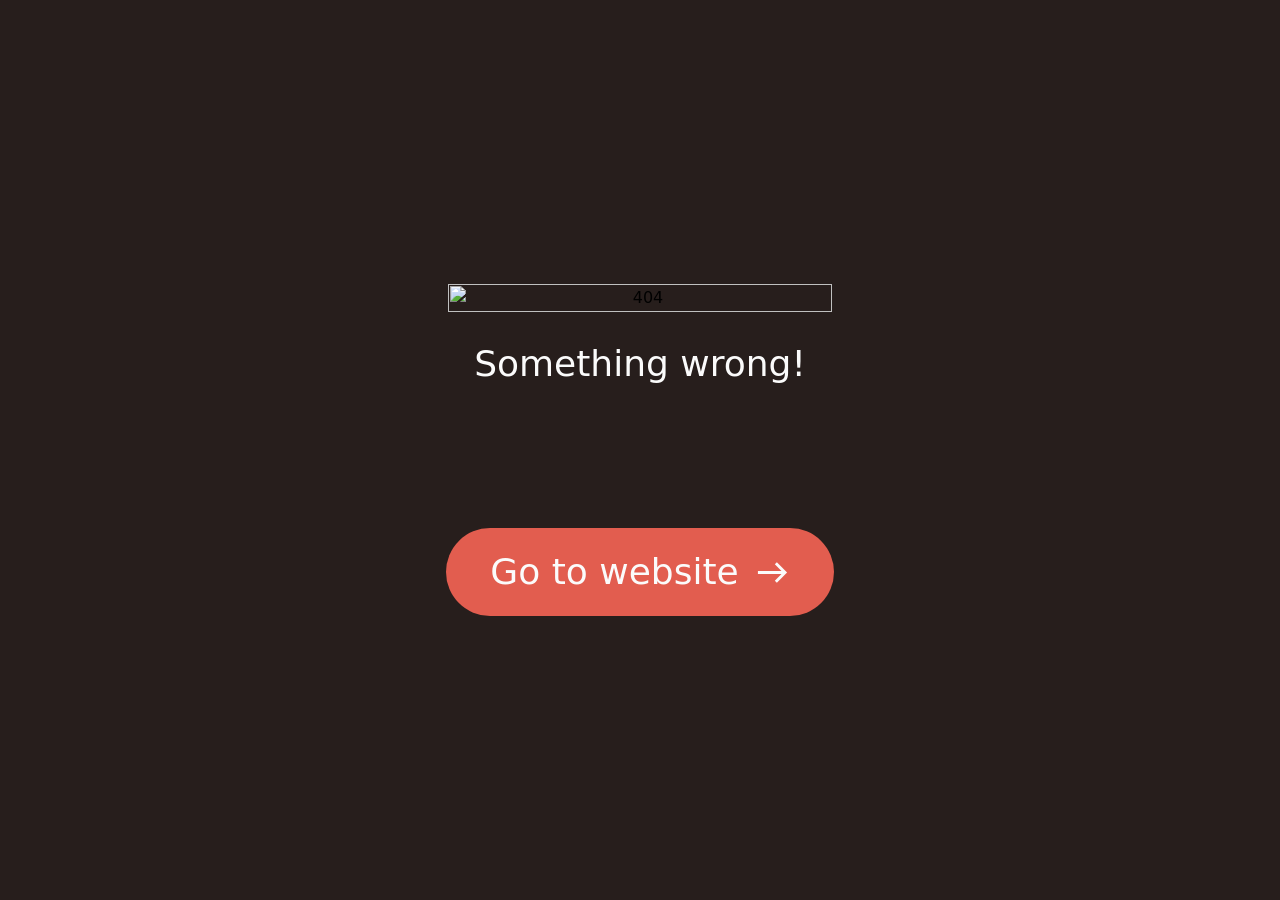
==== commit e4d72ce6: "Fix offline HTML: add JS bundle, favicons, nav links, and manifest - Downloaded main.4a7d7e84.js Rea" ====
--- a/tygr-labs-website/html/index.html
+++ b/tygr-labs-website/html/index.html
@@ -1 +1 @@
-<html lang="en"><head><meta charset="utf-8"><link rel="apple-touch-icon" sizes="180x180" href="assets/icon/favicon/apple-touch-icon.png"><link rel="icon" type="image/png" sizes="32x32" href="assets/icon/favicon/favicon-32x32.png"><link rel="icon" type="image/png" sizes="16x16" href="assets/icon/favicon/favicon-16x16.png"><link rel="manifest" href="assets/icon/favicon/site.webmanifest"><link rel="mask-icon" href="assets/icon/favicon/safari-pinned-tab.svg" color="#E15D4F"><link rel="stylesheet" href="css/quill.snow.css"><link rel="stylesheet" href="css/quill.bubble.css"><meta name="msapplication-TileColor" content="#E15D4F"><meta name="viewport" content="width=device-width,initial-scale=1"><meta name="theme-color" content="#000000"><meta name="keywords" content="Marketing Agency Bangladesh, Global Marketing Solutions, Product Development Services, Digital Marketing Agency, Branding and Design Services, Full-Service Marketing Agency, Innovative Marketing Strategies, Custom Marketing Plans, Product Design Agency, Global Branding Experts, Careers at Marketing, Job Opportunities in Marketing, Hiring at Marketing agencies, Jobs in Bangladesh, Join Tygrlabs Team, Marketing Agency Careers, Tygrlabs Employment, Job Openings, Marketing Career Growth, Bangladesh Marketing Agency for Global Clients, International Marketing Solutions from Bangladesh, Product Development and Marketing, Comprehensive Digital Marketing, Strategic Brand Development, Professional Marketing Services Bangladesh, Creative Design and Marketing, Marketing Campaign Management, Digital Marketing Professionals, Effective Marketing Strategies, Brand Design, Fun Workplace in Marketing, Creative Work Environment, Collaborative Team Culture, Innovative Marketing Careers, Work-Life Balance, Engaging Workplace Culture, Dynamic Work Environment, Team-Building Activities, Employee Engagement Initiatives, Positive Work Atmosphere" data-rh="true"><link rel="canonical" href="assets/" data-rh="true"><meta property="og:title" content="Tygrlabs: Empowering Global Business Process Optimization" data-rh="true"><meta property="og:image" content="assets/assets/images/Y_TygrLabs.png" data-rh="true"><meta property="og:url" content="https://www.tygrlabs.co/" data-rh="true"><meta property="og:type" content="website" data-rh="true"><meta name="twitter:card" content="summary_large_image" data-rh="true"><meta name="twitter:title" content="Tygrlabs: Empowering Global Business Process Optimization" data-rh="true"><meta name="twitter:image" content="assets/assets/images/Y_TygrLabs.png" data-rh="true"><meta name="robots" content="index, follow" data-rh="true"><meta name="author" content="TygrLabs" data-rh="true"><meta name="google-site-verification" content="bl34v17Gmt3KG_BDcVGnuCP5a_EUHbgnsiK2lZU_VCk"><title>TygrLabs</title><script defer="defer" src="assets/static/js/main.4a7d7e84.js"></script><link href="css/main.f96868f4.css" rel="stylesheet"><style data-emotion="css" data-s=""></style><meta name="description" content="Empowering businesses worldwide to streamline operations and drive sustainable growth through innovative process&nbsp;optimization." data-rh="true"><meta property="og:description" content="Empowering businesses worldwide to streamline operations and drive sustainable growth through innovative process&nbsp;optimization." data-rh="true"><meta name="twitter:description" content="Empowering businesses worldwide to streamline operations and drive sustainable growth through innovative process&nbsp;optimization." data-rh="true"></head><body data-aos-easing="ease" data-aos-duration="1000" data-aos-delay="0"><noscript>You need to enable JavaScript to run this app.</noscript><div id="root"><nav class="w-full inset-x-0 fixed top-0 z-50  bg-secondary/80 backdrop-blur w-full inset-x-0 fixed top-0 z-50  !bg-transparent"><div class="flex items-center container z-0 py-6 "><a href="/"><img src="assets/images/Logo.svg" alt="logo"></a><ul class="top-[-120vh] z-[-1] md:z-0 h-screen md:h-auto flex py-5 md:py-0 flex-col md:flex-row absolute md:relative w-full inset-x-0 bg-secondary md:bg-transparent text-white md:text-whiteSmoke  md:top-0  md:justify-end"><li><a class="border-transparent block md:hover:scale-110 !transition-all ease-out duration-500 md:border-b-2 md:mr-[53px] px-4 py-3 md:p-0 nav-item relative hover:before:w-full text-center md:text-start" href="/about">About Us</a></li><li><a class="border-transparent block md:hover:scale-110 !transition-all ease-out duration-500 md:border-b-2 md:mr-[53px] px-4 py-3 md:p-0 nav-item relative hover:before:w-full text-center md:text-start" href="/services">Services</a></li><li><a class="border-transparent block md:hover:scale-110 !transition-all ease-out duration-500 md:border-b-2 md:mr-[53px] px-4 py-3 md:p-0 nav-item relative hover:before:w-full text-center md:text-start" href="/career">Career</a></li><li class="text-center font-bold mt-0 px-4 py-3 md:hidden md:p-0 nav-item relative hover:before:w-full"><a class="bg-whiteSmoke rounded-51 text-secondary px-6 py-2 inline-flex items-center" href="/?to=contact">Contact Us</a></li></ul><a class="bg-whiteSmoke rounded-51 text-secondary  px-6 py-3 flex-none hidden md:inline-flex" href="/?to=contact"><span class="font-bold group-hover:scale-110 !transition-all ease-out duration-500 undefined">Contact Us</span></a><svg stroke="currentColor" fill="none" stroke-width="0" viewBox="0 0 15 15" class="text-white text-3xl md:hidden ml-auto" height="1em" width="1em" xmlns="http://www.w3.org/2000/svg"><path fill-rule="evenodd" clip-rule="evenodd" d="M1.5 3C1.22386 3 1 3.22386 1 3.5C1 3.77614 1.22386 4 1.5 4H13.5C13.7761 4 14 3.77614 14 3.5C14 3.22386 13.7761 3 13.5 3H1.5ZM1 7.5C1 7.22386 1.22386 7 1.5 7H13.5C13.7761 7 14 7.22386 14 7.5C14 7.77614 13.7761 8 13.5 8H1.5C1.22386 8 1 7.77614 1 7.5ZM1 11.5C1 11.2239 1.22386 11 1.5 11H13.5C13.7761 11 14 11.2239 14 11.5C14 11.7761 13.7761 12 13.5 12H1.5C1.22386 12 1 11.7761 1 11.5Z" fill="currentColor"></path></svg></div></nav><section class="bg-radial-gradient-home md:relative h-screen"><img class="w-[800px] bg-animation hidden lg:block absolute -top-96 right-0 circle-shape-career" src="assets/shape/full-circle.svg" alt="img"><img class="hidden w-[800px] bg-animation top-[450px] left-20 lg:block absolute circle-shape-career" src="assets/shape/half-circle1.svg" alt="img"><div class="container md:relative h-full"><div class="grid grid-cols-4 gap-4 items-center h-full"><div class="col-span-full pt-12 aos-init aos-animate" data-aos="fade-down"><h1 class="text-Carnation text-3xl xs:text-4xl sm:text-5xl md:text-6xl lg:text-8xl lg:leading-tight font-semibold hero-slider">Future of&nbsp;<br><div class="swiper swiper-initialized swiper-vertical text-slider h-[40px] xs:h-[44px] sm:h-[53px] md:h-[73px] lg:h-[128px] overflow-hidden swiper-backface-hidden"><div class="swiper-wrapper"><div class="swiper-slide swiper-slide-active" data-swiper-slide-index="0" style="height: 128px; margin-bottom: 30px;"><span class="text-alabaster relative before:absolute before:content-[''] xs:before:bottom-[-4px] before:bottom-[-4px] before:w-full before:h-[3px] xs:before:h-[4px] before:left-0 before:bg-white"><span class="animated-text text-3xl xs:text-4xl sm:text-5xl md:text-6xl lg:text-8xl whitespace-nowrap">Travel Tech&nbsp;</span><br></span></div><div class="swiper-slide swiper-slide-next" data-swiper-slide-index="1" style="height: 128px; margin-bottom: 30px;"><span class="text-alabaster relative before:absolute before:content-[''] xs:before:bottom-[-4px] before:bottom-[-4px] before:w-full before:h-[3px] xs:before:h-[4px] before:left-0 before:bg-white"><span class="animated-text text-3xl xs:text-4xl sm:text-5xl md:text-6xl lg:text-8xl whitespace-nowrap">Web Development&nbsp;</span><br></span></div><div class="swiper-slide" data-swiper-slide-index="2" style="height: 128px; margin-bottom: 30px;"><span class="text-alabaster relative before:absolute before:content-[''] xs:before:bottom-[-4px] before:bottom-[-4px] before:w-full before:h-[3px] xs:before:h-[4px] before:left-0 before:bg-white"><span class="animated-text text-3xl xs:text-4xl sm:text-5xl md:text-6xl lg:text-8xl whitespace-nowrap">Product Design&nbsp;</span><br></span></div><div class="swiper-slide" data-swiper-slide-index="3" style="height: 128px; margin-bottom: 30px;"><span class="text-alabaster relative before:absolute before:content-[''] xs:before:bottom-[-4px] before:bottom-[-4px] before:w-full before:h-[3px] xs:before:h-[4px] before:left-0 before:bg-white"><span class="animated-text text-3xl xs:text-4xl sm:text-5xl md:text-6xl lg:text-8xl whitespace-nowrap">Marketing&nbsp;</span><br></span></div><div class="swiper-slide" data-swiper-slide-index="4" style="height: 128px; margin-bottom: 30px;"><span class="text-alabaster relative before:absolute before:content-[''] xs:before:bottom-[-4px] before:bottom-[-4px] before:w-full before:h-[3px] xs:before:h-[4px] before:left-0 before:bg-white"><span class="animated-text text-3xl xs:text-4xl sm:text-5xl md:text-6xl lg:text-8xl whitespace-nowrap">Product Development&nbsp;</span><br></span></div></div></div>Starts Here.</h1><div class="md:text-left text-center"><a class="bg-whiteSmoke rounded-51 text-secondary  px-6 py-3 !transition-all inline-flex items-center group inline-block mt-36 md:mx-0 mx-auto mb-10" href="/about"><span class="font-bold group-hover:scale-110 !transition-all ease-out duration-500 undefined">Know More</span><svg class="MuiSvgIcon-root MuiSvgIcon-fontSizeMedium ml-2 group-hover:translate-x-2 !transition-all ease-out duration-300 css-vubbuv" focusable="false" aria-hidden="true" viewBox="0 0 24 24" data-testid="EastIcon"><path d="m15 5-1.41 1.41L18.17 11H2v2h16.17l-4.59 4.59L15 19l7-7z"></path></svg></a></div></div></div></div></section><section class="bg-whiteSmoke pt-20 pb-10 md:pt-40 md:pb-20"><div class="container aos-init" data-aos="fade-up"><p class="text-secondary text-xl md:text-2xl md:leading-8 leading-6 font-normal text-center max-w-4xl mx-auto">TygrLabs provides companies all over the world with&nbsp;customer support, finance, HR support, technical support, product design, product development and 360 marketing solutions. We specialize in travel technology. Our expertise streamlines non-core functions, empowering businesses to focus on their core activities in a cost-effective and efficient way.&nbsp;&nbsp;</p><div class="flex flex-col lg:flex-row gap-8 justify-center items-center mt-14 md:mt-28"><div data-aos="fade-up" class="rounded-[55px] w-[300px] lg:min-w-[500px] inline-flex justify-center items-center py-10 gap-x-6 bg-secondary text-white aos-init"><span class="text-primary font-semibold lg:text-5xl text-3xl">0x</span><span class="lg:text-xl text-sm font-normal">Revenue Growth</span></div><div data-aos="fade-up" class="rounded-[55px] w-[300px] lg:min-w-[500px] inline-flex justify-center items-center py-10 gap-x-6 bg-white text-secondary aos-init"><span class="text-primary font-semibold lg:text-5xl text-3xl">0+</span><span class="lg:text-xl text-sm font-normal">Global Clients</span></div></div><div class="text-center mt-6 md:mt-8"><div data-aos="fade-up" class="rounded-[55px] w-[300px] lg:min-w-[500px] inline-flex justify-center items-center py-10 gap-x-6 bg-primary text-white aos-init"><span class="text-white font-semibold lg:text-5xl text-3xl">0+</span><span class="lg:text-xl text-sm font-normal">Successful Campaigns</span></div></div></div></section><section class="bg-whiteSmoke py-10 md:py-20"><div data-aos="fade-up" class="aos-init"><div class="container aos-init" data-aos="fade-up"><h3 class="text-dark text-xl md:text-2xl font-medium text-center">Building&nbsp;<span class="text-primary">success&nbsp;</span>hand-in-hand<br>with our amazing&nbsp;<span class="text-primary">clients.</span></h3></div></div></section><section class="bg-diamond-gradient-home py-20 md:relative"><div data-aos="fade-up" class="aos-init"><img class="absolute lg:block bg-animation hidden right-0 top-0" src="assets/shape/circleT.svg" alt="img"><img class="absolute lg:block bg-animation hidden left-0 bottom-0" src="assets/shape/circleb.svg" alt="img"><div class="container md:relative"><img class="absolute lg:block bg-animation hidden lg:left-[-11%]  bottom-[-13%]" src="assets/shape/lightL.svg" alt="img"><img class="absolute lg:block bg-animation hidden lg:right-[43%] top-0" src="assets/shape/lightR.svg" alt="img"><div data-aos="fade-up" class="aos-init"><h3 class="text-whiteSmoke text-2xl lg:text-4xl font-medium text-center">How we Bring Ideas to Life&nbsp;</h3></div><div class="swiper swiper-fade swiper-initialized swiper-horizontal swiper-watch-progress homepage-swiper2 !pb-10 swiper-backface-hidden"><div class="swiper-wrapper"><div class="swiper-slide swiper-slide-visible swiper-slide-fully-visible swiper-slide-active h-full" style="width: 1400px; opacity: 1; transform: translate3d(0px, 0px, 0px);"><div class="grid grid-cols-6 gap-4 backdrop-blur bg-whiteSmoke/30 mt-20 rounded-27  overflow-hidden"><div class="col-span-full md:col-span-3 p-4 lg:p-20 md:p-10 flex flex-col justify-between"><p class="md:font-semibold font-bold text-center md:text-start font-Outfit text-4xl md:text-6xl lg:text-8xl text-whiteSmoke">Elevate</p><p class="lg:text-2xl md:text-lg text-xl text-center md:text-start font-medium text-whiteSmoke md:mt-0 mt-10">TygrLabs aims to elevate the travel technology landscape globally.</p></div><div class="col-span-full md:col-span-3 px-4 md:px-0 pb-4 md:pb-0 rounded-[inherit] md:rounded-r-[inherit] md:rounded-l-none md:h-[350px] lg:h-[560px] h-60"><img class="w-full h-full object-cover rounded-[inherit] md:rounded-r-[inherit] md:rounded-l-none" src="assets/images/elevate.png" alt="TygrLabs aims to elevate the travel technology landscape globally."></div></div></div><div class="swiper-slide swiper-slide-next h-full" style="width: 1400px; opacity: 0; transform: translate3d(-1400px, 0px, 0px);"><div class="grid grid-cols-6 gap-4 backdrop-blur bg-whiteSmoke/30 mt-20 rounded-27  overflow-hidden"><div class="col-span-full md:col-span-3 p-4 lg:p-20 md:p-10 flex flex-col justify-between"><p class="md:font-semibold font-bold text-center md:text-start font-Outfit text-4xl md:text-6xl lg:text-8xl text-whiteSmoke">Empower</p><p class="lg:text-2xl md:text-lg text-xl text-center md:text-start font-medium text-whiteSmoke md:mt-0 mt-10">Our employees innovate fearlessly, collaborate seamlessly, and contribute boldly.</p></div><div class="col-span-full md:col-span-3 px-4 md:px-0 pb-4 md:pb-0 rounded-[inherit] md:rounded-r-[inherit] md:rounded-l-none md:h-[350px] lg:h-[560px] h-60"><img class="w-full h-full object-cover rounded-[inherit] md:rounded-r-[inherit] md:rounded-l-none" src="assets/images/webp/empower.webp" alt="Our employees innovate fearlessly, collaborate seamlessly, and contribute boldly."></div></div></div><div class="swiper-slide h-full" style="width: 1400px; opacity: 0; transform: translate3d(-2800px, 0px, 0px);"><div class="grid grid-cols-6 gap-4 backdrop-blur bg-whiteSmoke/30 mt-20 rounded-27  overflow-hidden"><div class="col-span-full md:col-span-3 p-4 lg:p-20 md:p-10 flex flex-col justify-between"><p class="md:font-semibold font-bold text-center md:text-start font-Outfit text-4xl md:text-6xl lg:text-8xl text-whiteSmoke">Inspire</p><p class="lg:text-2xl md:text-lg text-xl text-center md:text-start font-medium text-whiteSmoke md:mt-0 mt-10">Our goal is to inspire everyone to give back, creating a ripple effect of positive impact that extends far beyond the roads we travel.</p></div><div class="col-span-full md:col-span-3 px-4 md:px-0 pb-4 md:pb-0 rounded-[inherit] md:rounded-r-[inherit] md:rounded-l-none md:h-[350px] lg:h-[560px] h-60"><img class="w-full h-full object-cover rounded-[inherit] md:rounded-r-[inherit] md:rounded-l-none" src="assets/images/webp/inspire.webp" alt="Our goal is to inspire everyone to give back, creating a ripple effect of positive impact that extends far beyond the roads we travel."></div></div></div></div><div class="swiper-pagination swiper-pagination-clickable swiper-pagination-bullets swiper-pagination-horizontal"><span class="!w-16 !h-1.5 !bg-whiteSmoke/20 !rounded-none transition-all ease-linear duration-400 swiper-pagination-bullet swiper-pagination-bullet-active"></span><span class="!w-16 !h-1.5 !bg-whiteSmoke/20 !rounded-none transition-all ease-linear duration-400 swiper-pagination-bullet"></span><span class="!w-16 !h-1.5 !bg-whiteSmoke/20 !rounded-none transition-all ease-linear duration-400 swiper-pagination-bullet"></span></div></div></div></div></section><section class="bg-whiteSmoke md:py-24 py-2"><div class="container"><div class="grid grid-cols-10 gap-4 mt-20 lg:h-[382px]"><div class="md:col-span-6 hidden md:block col-span-full relative rounded-42 lg:p-14 p-7 overflow-hidden"><div class="bg-white absolute top-0 left-0 w-full h-full z-1 aos-init" data-aos="fade-top" data-aos-offset="450" data-aos-duration="300"></div><div class="flex justify-between p-0 m-0 relative z-10 aos-init" data-aos="fade-right"><h2 class="md:text-6xl text-3xl 2xl:text-7xl text-primary font-semibold">Find out <br><span data-aos="fade-left" data-aos-offset="400" class="aos-init">T</span><span>y</span><span data-aos="fade-left" data-aos-offset="400" class="aos-init">g</span><span data-aos="fade-left" data-aos-offset="400" class="aos-init">r</span></h2><img class="lg:w-[222px] sm:w-[118px] w-[100px] " src="assets/images/home-Y.png" alt="Find out WHY"></div></div><div class="md:col-span-4 col-span-full px-8 hidden md:flex flex-col justify-between aos-init" data-aos="fade-left" data-aos-offset="450"><h3 class="font-semibold lg:text-5xl text-xl relative overflow-hidden text-secondary hidden md:block"><span class="relative overflow-hidden"><span class="relative inline-block mb-1">Client<span data-aos="fade-right" data-aos-offset="450" data-aos-easing="ease-in-sine" class="bg-primary h-1 rounded-15 w-full block absolute lg:top-[52px] aos-init"></span></span><img class="mt-2 pl-2 lg:h-10 h-6 inline-block align-middle" src="assets/images/client.svg" alt="img"></span><br>Satisfaction is our North Star</h3><img class="mt-2 m-auto h-10 w-12 md:hidden block" src="assets/images/client.svg" alt="img"><h3 class="font-medium mt-4 text-2xl text-center leading-9 font-Outfit text-secondary md:hidden block">Client Satisfaction is our North Star</h3><p class="text-lg mt-10 text-center md:text-start md-mt-0 font-normal text-secondary/50">We provide an end-to-end product development approach, ensuring compatibility and minimizing risks. From idea inception to implementation, TygrLabs handles every aspect of digital product development.</p></div><div class="md:col-span-4 col-span-full px-8 md:hidden flex flex-col justify-between aos-init aos-animate" data-aos="fade-left"><h3 class="font-semibold lg:text-5xl text-xl relative overflow-hidden text-secondary hidden md:block"><span class="relative overflow-hidden"><span class="relative inline-block mb-1">Client<span data-aos="fade-right" data-aos-easing="ease-in-sine" class="bg-primary h-1 rounded-15 w-full block absolute lg:top-[52px] aos-init aos-animate"></span></span><img class="mt-2 pl-2 lg:h-10 h-6 inline-block align-middle" src="assets/images/client.svg" alt="img"></span><br>Satisfaction is our North Star</h3><img class="mt-2 m-auto h-10 w-12 md:hidden block" src="assets/images/client.svg" alt="img"><h3 class="font-medium mt-4 text-2xl text-center leading-9 font-Outfit text-secondary md:hidden block">Client Satisfaction is our North Star</h3><p class="text-lg mt-10 text-center md:text-start md-mt-0 font-normal text-secondary/50">We provide an end-to-end product development approach, ensuring compatibility and minimizing risks. From idea inception to implementation, TygrLabs handles every aspect of digital product development.</p></div></div><div class="grid grid-cols-10 gap-4 mt-14 md:mt-24 lg:h-[382px]"><div class="md:col-span-4 order-2 md:order-1 col-span-full flex flex-col justify-between px-8 aos-init" data-aos="fade-right"><h3 class="lg:text-5xl lg:leading-[52px] text-xl relative overflow-hidden text-secondary font-semibold hidden md:block"><span class="relative undefined">Tech<span data-aos="fade-right" data-aos-offset="250" data-aos-easing="ease-in-sine" class="bg-primary h-1 rounded-15 w-full block absolute lg:top-[60px] md:top-[30px] aos-init"></span></span>&nbsp;it to the<br><span class="flex items-center mt-2"><span> Next level</span><img class="mt-1 pl-2 lg:h-8 h-5" src="assets/images/tech.svg" alt="img"></span></h3><img class="mt-12 m-auto h-10 w-12 md:hidden block" src="assets/images/tech.svg" alt="img"><h3 class="font-medium mt-4 text-2xl text-center leading-9 font-Outfit text-secondary md:hidden block">Tech it to the Next level</h3><p class="text-lg mt-10 text-center md:text-start md-mt-0 font-normal text-secondary/50">At TygrLabs, we stay up-to-date with global tools and technologies to deliver top-quality products and services for you to tackle future challenges head-on.&nbsp;</p></div><div class="md:col-span-6 order-1 hidden md:block md:order-2 col-span-full rounded-42 bg-white/50 lg:py-12 lg:px-20 py-8 px-10 h-full aos-init" data-aos="fade-left"><div class="grid grid-cols-10 gap-4 md:gap-2 lg:py-20 lg:px-28 p-8 rounded-42 bg-white h-full"><img class="col-span-2 block h-[90%] w-[90%] object-contain" src="assets/images/react.svg" alt="React"><img class="col-span-2 block h-[90%] w-[90%] object-contain" src="assets/images/icon-img4.svg" alt="img"><img class="col-span-2 block h-[90%] w-[90%] object-contain" src="assets/images/icon-img3.svg" alt="angular"><img class="col-span-2 block h-[90%] w-[90%] object-contain" src="assets/images/node.svg" alt="nodejs"><img class="col-span-2 block h-[90%] w-[90%] object-contain" src="assets/images/icon-img2.svg" alt="flutter"><img class="col-span-2 block h-[90%] w-[90%] object-contain" src="assets/images/html.svg" alt="html"><img class="col-span-2 block h-[90%] w-[90%] object-contain" src="assets/images/vew.svg" alt="vuejs"><img class="col-span-2 block h-[90%] w-[90%] object-contain" src="assets/images/figma.svg" alt="figma"><img class="col-span-2 block h-[90%] w-[90%] object-contain" src="assets/images/icon-img.svg" alt="azure"><img class="col-span-2 block h-[90%] w-[90%] object-contain" src="assets/images/Union.svg" alt="img"></div></div></div><div class="grid grid-cols-10 gap-4 mt-14 md:mt-20 2xl:mt-32 lg:h-[382px]"><div class="md:col-span-6 hidden md:block col-span-full rounded-42 h-full aos-init" data-aos="fade-right"><img class="w-full h-full object-cover rounded-[inherit]" src="assets/images/webp/beyond.webp" alt="Beyond One Size Fits All"></div><div class="md:col-span-4 col-span-full md:px-6 px-5 h-full flex flex-col justify-between aos-init" data-aos="fade-left"><h3 class="lg:text-5xl lg:leading-[52px] md:leading-none text-xl relative overflow-hidden text-secondary font-semibold hidden md:block"><span class="relative undefined">Beyond <span data-aos="fade-right" data-aos-offset="250" data-aos-easing="ease-in-sine" class="bg-primary h-1 rounded-15 w-full block absolute lg:top-[65px] md:top-[30px] aos-init"></span></span>&nbsp;One<br><span class="flex mt-4"><span>Size Fits All</span><img class="lg:mt-1 pl-2 lg:h-10 h-5" src="assets/images/beyond.svg" alt="img"></span></h3><img class="mt-12 m-auto h-10 w-12 md:hidden block" src="assets/images/beyond.svg" alt="img"><h3 class="font-medium mt-4 text-2xl text-center leading-9 font-Outfit text-secondary md:hidden block">Beyond One Size Fits All</h3><p class="text-lg mt-10 text-center md:text-start md-mt-0 font-normal text-secondary/50">Offering a personalized and tailored consultation approach to all our clients. Emphasizing TygrLabs' commitment to understanding each client's unique needs and goals and crafting customized solutions that precisely align with their vision.&nbsp;&nbsp;&nbsp;</p></div></div></div></section><section id="contact" class="bg-whiteSmoke px-5 sm:py-20 sm:h-auto h-screen sm:block flex flex-col justify-center"><div class="container"><div data-aos="fade-up" class="aos-init"><p class="lg:text-4xl text-xl font-semibold text-secondary">Lets team up.</p><p class="lg:text-8xl text-3xl leading-tight font-medium text-primary  mb-6">hello<span class="text-secondary">@tygrlabs.co</span></p></div><div data-aos="fade-up" class="aos-init"><div class="block"><input type="email" name="email" id="email" placeholder="Enter your mail (Required)" class="bg-transparent border-solid border-4 border-slate-300 outline-0 mb-6 text-secondary placeholder-secondary rounded-42 w-full py-3 px-6 aos-init" data-aos="fade-up"><textarea id="exampleFormControlTextarea13" placeholder="Let’s talk! (Required)" rows="6" name="message" class="bg-transparent border-solid border-4 border-slate-300 outline-0 mb-6 text-secondary/50 rounded-42 w-full p-6 aos-init" data-aos="fade-up"></textarea><div class="text-right"><button class="bg-whiteSmoke !transition-all rounded-51 text-secondary px-6 py-2 inline-flex items-center group mt-10 !bg-primary cursor-not-allowed opacity-50 pointer-events-none"><span class="text-lg group-hover:scale-110 font-medium mr-2 !transition-all ease-out duration-300">Enter</span><svg class="MuiSvgIcon-root MuiSvgIcon-fontSizeMedium group-hover:translate-x-2 !transition-all ease-out duration-300 css-vubbuv" focusable="false" aria-hidden="true" viewBox="0 0 24 24" data-testid="EastIcon"><path d="m15 5-1.41 1.41L18.17 11H2v2h16.17l-4.59 4.59L15 19l7-7z"></path></svg></button></div><div><div class="fixed z-[100] flex items-center justify-center invisible opacity-0 inset-0 bg-black/20 backdrop-blur-sm duration-100"><div class="absolute md:w-1/3 sm:w-1/2 rounded-sm bg-white p-3 pb-5 text-center drop-shadow-2xl scale-0 opacity-0 duration-150 "><svg class="mx-auto mr-0 w-8 cursor-pointer" viewBox="0 0 24 24" fill="none" xmlns="http://www.w3.org/2000/svg"><g stroke-width="0"></g><g stroke-linecap="round" stroke-linejoin="round"></g><g><path d="M6.99486 7.00636C6.60433 7.39689 6.60433 8.03005 6.99486 8.42058L10.58 12.0057L6.99486 15.5909C6.60433 15.9814 6.60433 16.6146 6.99486 17.0051C7.38538 17.3956 8.01855 17.3956 8.40907 17.0051L11.9942 13.4199L15.5794 17.0051C15.9699 17.3956 16.6031 17.3956 16.9936 17.0051C17.3841 16.6146 17.3841 15.9814 16.9936 15.5909L13.4084 12.0057L16.9936 8.42059C17.3841 8.03007 17.3841 7.3969 16.9936 7.00638C16.603 6.61585 15.9699 6.61585 15.5794 7.00638L11.9942 10.5915L8.40907 7.00636C8.01855 6.61584 7.38538 6.61584 6.99486 7.00636Z" fill="#000"></path></g></svg><h1 class="mb-2 text-xl font-semibold">Thanks for messaging us!</h1><p class="px-1 mb-3  opacity-80">We will get back to you soon.</p><button class="me-2 rounded-sm bg-primary px-6 py-1 text-white">Ok</button></div></div></div><div class="Toastify"></div></div></div></div></section><footer class="bg-secondary md:py-20 py-10"><div class="container"><div class="grid grid-cols-4 md:gap-12 gap-3"><ul class="col-span-full md:col-span-1"><li class="font-medium text-base text-primary">USA</li><li class="font-normal text-base text-whiteSmoke mt-4">1717 Main Street, 56th Floor<br> Dallas, TX 75201</li></ul><ul class="col-span-full md:col-span-1"><li class="font-medium text-base text-primary">Bangladesh</li><li class="font-normal text-base text-whiteSmoke mt-4">Level 5, Plot No 11, Rd No 113/A,<br> Gulshan-2, Dhaka 1212</li></ul><ul class="col-span-full md:col-span-1"><li class="font-medium text-base text-primary">Nepal</li><li class="font-normal text-base text-whiteSmoke mt-4">Level&nbsp;2,&nbsp;Kamalpokhari&nbsp;St 1,<br>Kathmandu 44600</li></ul></div><div class="flex sm:flex-row flex-col-reverse justify-between mt-20 md:gap-14 sm:gap-7 gap-3"><div class="flex sm:flex-row flex-col-reverse lg:gap-14 sm:gap-5 gap-3"><p class="font-medium text-base text-whiteSmoke">© 2025 TygrLabs Ltd.</p><a href="/privacy"><p class="font-medium text-base text-whiteSmoke">Privacy Notice</p></a><a href="/terms-and-service"><p class="font-medium text-base text-whiteSmoke">Website Terms of Use</p></a></div><div class="flex sm:gap-7 gap-3 sm:mb-0 mb-4"><a href="https://www.facebook.com/profile.php?id=61562120561507&amp;mibextid=LQQJ4d" target="_blank" rel="noreferrer"><img src="assets/icon/fb.svg" alt="" class="w-4 h-4 sm:w-auto sm:h-auto"></a><a href="https://www.instagram.com/tygrlabs/" target="_blank" rel="noreferrer"><img src="assets/icon/insta.svg" alt="" class="w-4 h-4 sm:w-auto sm:h-auto"></a><a href="https://www.linkedin.com/company/tygrlabs/posts/?feedView=all" target="_blank" rel="noreferrer"><img src="assets/icon/linkedin.svg" alt="" class="w-4 h-4 sm:w-auto sm:h-auto"></a></div></div></div></footer></div><script src="https://cdn.jsdelivr.net/npm/quill@2.0.3/dist/quill.js"></script></body></html>+<html lang="en"><head><meta charset="utf-8"><link rel="apple-touch-icon" sizes="180x180" href="assets/icon/favicon/apple-touch-icon.png"><link rel="icon" type="image/png" sizes="32x32" href="assets/icon/favicon/favicon-32x32.png"><link rel="icon" type="image/png" sizes="16x16" href="assets/icon/favicon/favicon-16x16.png"><link rel="manifest" href="assets/icon/favicon/site.webmanifest"><link rel="mask-icon" href="assets/icon/favicon/safari-pinned-tab.svg" color="#E15D4F"><link rel="stylesheet" href="css/quill.snow.css"><link rel="stylesheet" href="css/quill.bubble.css"><meta name="msapplication-TileColor" content="#E15D4F"><meta name="viewport" content="width=device-width,initial-scale=1"><meta name="theme-color" content="#000000"><meta name="keywords" content="Marketing Agency Bangladesh, Global Marketing Solutions, Product Development Services, Digital Marketing Agency, Branding and Design Services, Full-Service Marketing Agency, Innovative Marketing Strategies, Custom Marketing Plans, Product Design Agency, Global Branding Experts, Careers at Marketing, Job Opportunities in Marketing, Hiring at Marketing agencies, Jobs in Bangladesh, Join Tygrlabs Team, Marketing Agency Careers, Tygrlabs Employment, Job Openings, Marketing Career Growth, Bangladesh Marketing Agency for Global Clients, International Marketing Solutions from Bangladesh, Product Development and Marketing, Comprehensive Digital Marketing, Strategic Brand Development, Professional Marketing Services Bangladesh, Creative Design and Marketing, Marketing Campaign Management, Digital Marketing Professionals, Effective Marketing Strategies, Brand Design, Fun Workplace in Marketing, Creative Work Environment, Collaborative Team Culture, Innovative Marketing Careers, Work-Life Balance, Engaging Workplace Culture, Dynamic Work Environment, Team-Building Activities, Employee Engagement Initiatives, Positive Work Atmosphere" data-rh="true"><link rel="canonical" href="index.html" data-rh="true"><meta property="og:title" content="Tygrlabs: Empowering Global Business Process Optimization" data-rh="true"><meta property="og:image" content="assets/assets/images/Y_TygrLabs.png" data-rh="true"><meta property="og:url" content="https://www.tygrlabs.co/" data-rh="true"><meta property="og:type" content="website" data-rh="true"><meta name="twitter:card" content="summary_large_image" data-rh="true"><meta name="twitter:title" content="Tygrlabs: Empowering Global Business Process Optimization" data-rh="true"><meta name="twitter:image" content="assets/assets/images/Y_TygrLabs.png" data-rh="true"><meta name="robots" content="index, follow" data-rh="true"><meta name="author" content="TygrLabs" data-rh="true"><meta name="google-site-verification" content="bl34v17Gmt3KG_BDcVGnuCP5a_EUHbgnsiK2lZU_VCk"><title>TygrLabs</title><script defer="defer" src="assets/static/js/main.4a7d7e84.js"></script><link href="css/main.f96868f4.css" rel="stylesheet"><style data-emotion="css" data-s=""></style><meta name="description" content="Empowering businesses worldwide to streamline operations and drive sustainable growth through innovative process&nbsp;optimization." data-rh="true"><meta property="og:description" content="Empowering businesses worldwide to streamline operations and drive sustainable growth through innovative process&nbsp;optimization." data-rh="true"><meta name="twitter:description" content="Empowering businesses worldwide to streamline operations and drive sustainable growth through innovative process&nbsp;optimization." data-rh="true"></head><body data-aos-easing="ease" data-aos-duration="1000" data-aos-delay="0"><noscript>You need to enable JavaScript to run this app.</noscript><div id="root"><nav class="w-full inset-x-0 fixed top-0 z-50  bg-secondary/80 backdrop-blur w-full inset-x-0 fixed top-0 z-50  !bg-transparent"><div class="flex items-center container z-0 py-6 "><a href="/"><img src="assets/images/Logo.svg" alt="logo"></a><ul class="top-[-120vh] z-[-1] md:z-0 h-screen md:h-auto flex py-5 md:py-0 flex-col md:flex-row absolute md:relative w-full inset-x-0 bg-secondary md:bg-transparent text-white md:text-whiteSmoke  md:top-0  md:justify-end"><li><a class="border-transparent block md:hover:scale-110 !transition-all ease-out duration-500 md:border-b-2 md:mr-[53px] px-4 py-3 md:p-0 nav-item relative hover:before:w-full text-center md:text-start" href="about.html">About Us</a></li><li><a class="border-transparent block md:hover:scale-110 !transition-all ease-out duration-500 md:border-b-2 md:mr-[53px] px-4 py-3 md:p-0 nav-item relative hover:before:w-full text-center md:text-start" href="services.html">Services</a></li><li><a class="border-transparent block md:hover:scale-110 !transition-all ease-out duration-500 md:border-b-2 md:mr-[53px] px-4 py-3 md:p-0 nav-item relative hover:before:w-full text-center md:text-start" href="career.html">Career</a></li><li class="text-center font-bold mt-0 px-4 py-3 md:hidden md:p-0 nav-item relative hover:before:w-full"><a class="bg-whiteSmoke rounded-51 text-secondary px-6 py-2 inline-flex items-center" href="index.html?to=contact">Contact Us</a></li></ul><a class="bg-whiteSmoke rounded-51 text-secondary  px-6 py-3 flex-none hidden md:inline-flex" href="index.html?to=contact"><span class="font-bold group-hover:scale-110 !transition-all ease-out duration-500 undefined">Contact Us</span></a><svg stroke="currentColor" fill="none" stroke-width="0" viewBox="0 0 15 15" class="text-white text-3xl md:hidden ml-auto" height="1em" width="1em" xmlns="http://www.w3.org/2000/svg"><path fill-rule="evenodd" clip-rule="evenodd" d="M1.5 3C1.22386 3 1 3.22386 1 3.5C1 3.77614 1.22386 4 1.5 4H13.5C13.7761 4 14 3.77614 14 3.5C14 3.22386 13.7761 3 13.5 3H1.5ZM1 7.5C1 7.22386 1.22386 7 1.5 7H13.5C13.7761 7 14 7.22386 14 7.5C14 7.77614 13.7761 8 13.5 8H1.5C1.22386 8 1 7.77614 1 7.5ZM1 11.5C1 11.2239 1.22386 11 1.5 11H13.5C13.7761 11 14 11.2239 14 11.5C14 11.7761 13.7761 12 13.5 12H1.5C1.22386 12 1 11.7761 1 11.5Z" fill="currentColor"></path></svg></div></nav><section class="bg-radial-gradient-home md:relative h-screen"><img class="w-[800px] bg-animation hidden lg:block absolute -top-96 right-0 circle-shape-career" src="assets/shape/full-circle.svg" alt="img"><img class="hidden w-[800px] bg-animation top-[450px] left-20 lg:block absolute circle-shape-career" src="assets/shape/half-circle1.svg" alt="img"><div class="container md:relative h-full"><div class="grid grid-cols-4 gap-4 items-center h-full"><div class="col-span-full pt-12 aos-init aos-animate" data-aos="fade-down"><h1 class="text-Carnation text-3xl xs:text-4xl sm:text-5xl md:text-6xl lg:text-8xl lg:leading-tight font-semibold hero-slider">Future of&nbsp;<br><div class="swiper swiper-initialized swiper-vertical text-slider h-[40px] xs:h-[44px] sm:h-[53px] md:h-[73px] lg:h-[128px] overflow-hidden swiper-backface-hidden"><div class="swiper-wrapper"><div class="swiper-slide swiper-slide-active" data-swiper-slide-index="0" style="height: 128px; margin-bottom: 30px;"><span class="text-alabaster relative before:absolute before:content-[''] xs:before:bottom-[-4px] before:bottom-[-4px] before:w-full before:h-[3px] xs:before:h-[4px] before:left-0 before:bg-white"><span class="animated-text text-3xl xs:text-4xl sm:text-5xl md:text-6xl lg:text-8xl whitespace-nowrap">Travel Tech&nbsp;</span><br></span></div><div class="swiper-slide swiper-slide-next" data-swiper-slide-index="1" style="height: 128px; margin-bottom: 30px;"><span class="text-alabaster relative before:absolute before:content-[''] xs:before:bottom-[-4px] before:bottom-[-4px] before:w-full before:h-[3px] xs:before:h-[4px] before:left-0 before:bg-white"><span class="animated-text text-3xl xs:text-4xl sm:text-5xl md:text-6xl lg:text-8xl whitespace-nowrap">Web Development&nbsp;</span><br></span></div><div class="swiper-slide" data-swiper-slide-index="2" style="height: 128px; margin-bottom: 30px;"><span class="text-alabaster relative before:absolute before:content-[''] xs:before:bottom-[-4px] before:bottom-[-4px] before:w-full before:h-[3px] xs:before:h-[4px] before:left-0 before:bg-white"><span class="animated-text text-3xl xs:text-4xl sm:text-5xl md:text-6xl lg:text-8xl whitespace-nowrap">Product Design&nbsp;</span><br></span></div><div class="swiper-slide" data-swiper-slide-index="3" style="height: 128px; margin-bottom: 30px;"><span class="text-alabaster relative before:absolute before:content-[''] xs:before:bottom-[-4px] before:bottom-[-4px] before:w-full before:h-[3px] xs:before:h-[4px] before:left-0 before:bg-white"><span class="animated-text text-3xl xs:text-4xl sm:text-5xl md:text-6xl lg:text-8xl whitespace-nowrap">Marketing&nbsp;</span><br></span></div><div class="swiper-slide" data-swiper-slide-index="4" style="height: 128px; margin-bottom: 30px;"><span class="text-alabaster relative before:absolute before:content-[''] xs:before:bottom-[-4px] before:bottom-[-4px] before:w-full before:h-[3px] xs:before:h-[4px] before:left-0 before:bg-white"><span class="animated-text text-3xl xs:text-4xl sm:text-5xl md:text-6xl lg:text-8xl whitespace-nowrap">Product Development&nbsp;</span><br></span></div></div></div>Starts Here.</h1><div class="md:text-left text-center"><a class="bg-whiteSmoke rounded-51 text-secondary  px-6 py-3 !transition-all inline-flex items-center group inline-block mt-36 md:mx-0 mx-auto mb-10" href="about.html"><span class="font-bold group-hover:scale-110 !transition-all ease-out duration-500 undefined">Know More</span><svg class="MuiSvgIcon-root MuiSvgIcon-fontSizeMedium ml-2 group-hover:translate-x-2 !transition-all ease-out duration-300 css-vubbuv" focusable="false" aria-hidden="true" viewBox="0 0 24 24" data-testid="EastIcon"><path d="m15 5-1.41 1.41L18.17 11H2v2h16.17l-4.59 4.59L15 19l7-7z"></path></svg></a></div></div></div></div></section><section class="bg-whiteSmoke pt-20 pb-10 md:pt-40 md:pb-20"><div class="container aos-init" data-aos="fade-up"><p class="text-secondary text-xl md:text-2xl md:leading-8 leading-6 font-normal text-center max-w-4xl mx-auto">TygrLabs provides companies all over the world with&nbsp;customer support, finance, HR support, technical support, product design, product development and 360 marketing solutions. We specialize in travel technology. Our expertise streamlines non-core functions, empowering businesses to focus on their core activities in a cost-effective and efficient way.&nbsp;&nbsp;</p><div class="flex flex-col lg:flex-row gap-8 justify-center items-center mt-14 md:mt-28"><div data-aos="fade-up" class="rounded-[55px] w-[300px] lg:min-w-[500px] inline-flex justify-center items-center py-10 gap-x-6 bg-secondary text-white aos-init"><span class="text-primary font-semibold lg:text-5xl text-3xl">0x</span><span class="lg:text-xl text-sm font-normal">Revenue Growth</span></div><div data-aos="fade-up" class="rounded-[55px] w-[300px] lg:min-w-[500px] inline-flex justify-center items-center py-10 gap-x-6 bg-white text-secondary aos-init"><span class="text-primary font-semibold lg:text-5xl text-3xl">0+</span><span class="lg:text-xl text-sm font-normal">Global Clients</span></div></div><div class="text-center mt-6 md:mt-8"><div data-aos="fade-up" class="rounded-[55px] w-[300px] lg:min-w-[500px] inline-flex justify-center items-center py-10 gap-x-6 bg-primary text-white aos-init"><span class="text-white font-semibold lg:text-5xl text-3xl">0+</span><span class="lg:text-xl text-sm font-normal">Successful Campaigns</span></div></div></div></section><section class="bg-whiteSmoke py-10 md:py-20"><div data-aos="fade-up" class="aos-init"><div class="container aos-init" data-aos="fade-up"><h3 class="text-dark text-xl md:text-2xl font-medium text-center">Building&nbsp;<span class="text-primary">success&nbsp;</span>hand-in-hand<br>with our amazing&nbsp;<span class="text-primary">clients.</span></h3></div></div></section><section class="bg-diamond-gradient-home py-20 md:relative"><div data-aos="fade-up" class="aos-init"><img class="absolute lg:block bg-animation hidden right-0 top-0" src="assets/shape/circleT.svg" alt="img"><img class="absolute lg:block bg-animation hidden left-0 bottom-0" src="assets/shape/circleb.svg" alt="img"><div class="container md:relative"><img class="absolute lg:block bg-animation hidden lg:left-[-11%]  bottom-[-13%]" src="assets/shape/lightL.svg" alt="img"><img class="absolute lg:block bg-animation hidden lg:right-[43%] top-0" src="assets/shape/lightR.svg" alt="img"><div data-aos="fade-up" class="aos-init"><h3 class="text-whiteSmoke text-2xl lg:text-4xl font-medium text-center">How we Bring Ideas to Life&nbsp;</h3></div><div class="swiper swiper-fade swiper-initialized swiper-horizontal swiper-watch-progress homepage-swiper2 !pb-10 swiper-backface-hidden"><div class="swiper-wrapper"><div class="swiper-slide swiper-slide-visible swiper-slide-fully-visible swiper-slide-active h-full" style="width: 1400px; opacity: 1; transform: translate3d(0px, 0px, 0px);"><div class="grid grid-cols-6 gap-4 backdrop-blur bg-whiteSmoke/30 mt-20 rounded-27  overflow-hidden"><div class="col-span-full md:col-span-3 p-4 lg:p-20 md:p-10 flex flex-col justify-between"><p class="md:font-semibold font-bold text-center md:text-start font-Outfit text-4xl md:text-6xl lg:text-8xl text-whiteSmoke">Elevate</p><p class="lg:text-2xl md:text-lg text-xl text-center md:text-start font-medium text-whiteSmoke md:mt-0 mt-10">TygrLabs aims to elevate the travel technology landscape globally.</p></div><div class="col-span-full md:col-span-3 px-4 md:px-0 pb-4 md:pb-0 rounded-[inherit] md:rounded-r-[inherit] md:rounded-l-none md:h-[350px] lg:h-[560px] h-60"><img class="w-full h-full object-cover rounded-[inherit] md:rounded-r-[inherit] md:rounded-l-none" src="assets/images/elevate.png" alt="TygrLabs aims to elevate the travel technology landscape globally."></div></div></div><div class="swiper-slide swiper-slide-next h-full" style="width: 1400px; opacity: 0; transform: translate3d(-1400px, 0px, 0px);"><div class="grid grid-cols-6 gap-4 backdrop-blur bg-whiteSmoke/30 mt-20 rounded-27  overflow-hidden"><div class="col-span-full md:col-span-3 p-4 lg:p-20 md:p-10 flex flex-col justify-between"><p class="md:font-semibold font-bold text-center md:text-start font-Outfit text-4xl md:text-6xl lg:text-8xl text-whiteSmoke">Empower</p><p class="lg:text-2xl md:text-lg text-xl text-center md:text-start font-medium text-whiteSmoke md:mt-0 mt-10">Our employees innovate fearlessly, collaborate seamlessly, and contribute boldly.</p></div><div class="col-span-full md:col-span-3 px-4 md:px-0 pb-4 md:pb-0 rounded-[inherit] md:rounded-r-[inherit] md:rounded-l-none md:h-[350px] lg:h-[560px] h-60"><img class="w-full h-full object-cover rounded-[inherit] md:rounded-r-[inherit] md:rounded-l-none" src="assets/images/webp/empower.webp" alt="Our employees innovate fearlessly, collaborate seamlessly, and contribute boldly."></div></div></div><div class="swiper-slide h-full" style="width: 1400px; opacity: 0; transform: translate3d(-2800px, 0px, 0px);"><div class="grid grid-cols-6 gap-4 backdrop-blur bg-whiteSmoke/30 mt-20 rounded-27  overflow-hidden"><div class="col-span-full md:col-span-3 p-4 lg:p-20 md:p-10 flex flex-col justify-between"><p class="md:font-semibold font-bold text-center md:text-start font-Outfit text-4xl md:text-6xl lg:text-8xl text-whiteSmoke">Inspire</p><p class="lg:text-2xl md:text-lg text-xl text-center md:text-start font-medium text-whiteSmoke md:mt-0 mt-10">Our goal is to inspire everyone to give back, creating a ripple effect of positive impact that extends far beyond the roads we travel.</p></div><div class="col-span-full md:col-span-3 px-4 md:px-0 pb-4 md:pb-0 rounded-[inherit] md:rounded-r-[inherit] md:rounded-l-none md:h-[350px] lg:h-[560px] h-60"><img class="w-full h-full object-cover rounded-[inherit] md:rounded-r-[inherit] md:rounded-l-none" src="assets/images/webp/inspire.webp" alt="Our goal is to inspire everyone to give back, creating a ripple effect of positive impact that extends far beyond the roads we travel."></div></div></div></div><div class="swiper-pagination swiper-pagination-clickable swiper-pagination-bullets swiper-pagination-horizontal"><span class="!w-16 !h-1.5 !bg-whiteSmoke/20 !rounded-none transition-all ease-linear duration-400 swiper-pagination-bullet swiper-pagination-bullet-active"></span><span class="!w-16 !h-1.5 !bg-whiteSmoke/20 !rounded-none transition-all ease-linear duration-400 swiper-pagination-bullet"></span><span class="!w-16 !h-1.5 !bg-whiteSmoke/20 !rounded-none transition-all ease-linear duration-400 swiper-pagination-bullet"></span></div></div></div></div></section><section class="bg-whiteSmoke md:py-24 py-2"><div class="container"><div class="grid grid-cols-10 gap-4 mt-20 lg:h-[382px]"><div class="md:col-span-6 hidden md:block col-span-full relative rounded-42 lg:p-14 p-7 overflow-hidden"><div class="bg-white absolute top-0 left-0 w-full h-full z-1 aos-init" data-aos="fade-top" data-aos-offset="450" data-aos-duration="300"></div><div class="flex justify-between p-0 m-0 relative z-10 aos-init" data-aos="fade-right"><h2 class="md:text-6xl text-3xl 2xl:text-7xl text-primary font-semibold">Find out <br><span data-aos="fade-left" data-aos-offset="400" class="aos-init">T</span><span>y</span><span data-aos="fade-left" data-aos-offset="400" class="aos-init">g</span><span data-aos="fade-left" data-aos-offset="400" class="aos-init">r</span></h2><img class="lg:w-[222px] sm:w-[118px] w-[100px] " src="assets/images/home-Y.png" alt="Find out WHY"></div></div><div class="md:col-span-4 col-span-full px-8 hidden md:flex flex-col justify-between aos-init" data-aos="fade-left" data-aos-offset="450"><h3 class="font-semibold lg:text-5xl text-xl relative overflow-hidden text-secondary hidden md:block"><span class="relative overflow-hidden"><span class="relative inline-block mb-1">Client<span data-aos="fade-right" data-aos-offset="450" data-aos-easing="ease-in-sine" class="bg-primary h-1 rounded-15 w-full block absolute lg:top-[52px] aos-init"></span></span><img class="mt-2 pl-2 lg:h-10 h-6 inline-block align-middle" src="assets/images/client.svg" alt="img"></span><br>Satisfaction is our North Star</h3><img class="mt-2 m-auto h-10 w-12 md:hidden block" src="assets/images/client.svg" alt="img"><h3 class="font-medium mt-4 text-2xl text-center leading-9 font-Outfit text-secondary md:hidden block">Client Satisfaction is our North Star</h3><p class="text-lg mt-10 text-center md:text-start md-mt-0 font-normal text-secondary/50">We provide an end-to-end product development approach, ensuring compatibility and minimizing risks. From idea inception to implementation, TygrLabs handles every aspect of digital product development.</p></div><div class="md:col-span-4 col-span-full px-8 md:hidden flex flex-col justify-between aos-init aos-animate" data-aos="fade-left"><h3 class="font-semibold lg:text-5xl text-xl relative overflow-hidden text-secondary hidden md:block"><span class="relative overflow-hidden"><span class="relative inline-block mb-1">Client<span data-aos="fade-right" data-aos-easing="ease-in-sine" class="bg-primary h-1 rounded-15 w-full block absolute lg:top-[52px] aos-init aos-animate"></span></span><img class="mt-2 pl-2 lg:h-10 h-6 inline-block align-middle" src="assets/images/client.svg" alt="img"></span><br>Satisfaction is our North Star</h3><img class="mt-2 m-auto h-10 w-12 md:hidden block" src="assets/images/client.svg" alt="img"><h3 class="font-medium mt-4 text-2xl text-center leading-9 font-Outfit text-secondary md:hidden block">Client Satisfaction is our North Star</h3><p class="text-lg mt-10 text-center md:text-start md-mt-0 font-normal text-secondary/50">We provide an end-to-end product development approach, ensuring compatibility and minimizing risks. From idea inception to implementation, TygrLabs handles every aspect of digital product development.</p></div></div><div class="grid grid-cols-10 gap-4 mt-14 md:mt-24 lg:h-[382px]"><div class="md:col-span-4 order-2 md:order-1 col-span-full flex flex-col justify-between px-8 aos-init" data-aos="fade-right"><h3 class="lg:text-5xl lg:leading-[52px] text-xl relative overflow-hidden text-secondary font-semibold hidden md:block"><span class="relative undefined">Tech<span data-aos="fade-right" data-aos-offset="250" data-aos-easing="ease-in-sine" class="bg-primary h-1 rounded-15 w-full block absolute lg:top-[60px] md:top-[30px] aos-init"></span></span>&nbsp;it to the<br><span class="flex items-center mt-2"><span> Next level</span><img class="mt-1 pl-2 lg:h-8 h-5" src="assets/images/tech.svg" alt="img"></span></h3><img class="mt-12 m-auto h-10 w-12 md:hidden block" src="assets/images/tech.svg" alt="img"><h3 class="font-medium mt-4 text-2xl text-center leading-9 font-Outfit text-secondary md:hidden block">Tech it to the Next level</h3><p class="text-lg mt-10 text-center md:text-start md-mt-0 font-normal text-secondary/50">At TygrLabs, we stay up-to-date with global tools and technologies to deliver top-quality products and services for you to tackle future challenges head-on.&nbsp;</p></div><div class="md:col-span-6 order-1 hidden md:block md:order-2 col-span-full rounded-42 bg-white/50 lg:py-12 lg:px-20 py-8 px-10 h-full aos-init" data-aos="fade-left"><div class="grid grid-cols-10 gap-4 md:gap-2 lg:py-20 lg:px-28 p-8 rounded-42 bg-white h-full"><img class="col-span-2 block h-[90%] w-[90%] object-contain" src="assets/images/react.svg" alt="React"><img class="col-span-2 block h-[90%] w-[90%] object-contain" src="assets/images/icon-img4.svg" alt="img"><img class="col-span-2 block h-[90%] w-[90%] object-contain" src="assets/images/icon-img3.svg" alt="angular"><img class="col-span-2 block h-[90%] w-[90%] object-contain" src="assets/images/node.svg" alt="nodejs"><img class="col-span-2 block h-[90%] w-[90%] object-contain" src="assets/images/icon-img2.svg" alt="flutter"><img class="col-span-2 block h-[90%] w-[90%] object-contain" src="assets/images/html.svg" alt="html"><img class="col-span-2 block h-[90%] w-[90%] object-contain" src="assets/images/vew.svg" alt="vuejs"><img class="col-span-2 block h-[90%] w-[90%] object-contain" src="assets/images/figma.svg" alt="figma"><img class="col-span-2 block h-[90%] w-[90%] object-contain" src="assets/images/icon-img.svg" alt="azure"><img class="col-span-2 block h-[90%] w-[90%] object-contain" src="assets/images/Union.svg" alt="img"></div></div></div><div class="grid grid-cols-10 gap-4 mt-14 md:mt-20 2xl:mt-32 lg:h-[382px]"><div class="md:col-span-6 hidden md:block col-span-full rounded-42 h-full aos-init" data-aos="fade-right"><img class="w-full h-full object-cover rounded-[inherit]" src="assets/images/webp/beyond.webp" alt="Beyond One Size Fits All"></div><div class="md:col-span-4 col-span-full md:px-6 px-5 h-full flex flex-col justify-between aos-init" data-aos="fade-left"><h3 class="lg:text-5xl lg:leading-[52px] md:leading-none text-xl relative overflow-hidden text-secondary font-semibold hidden md:block"><span class="relative undefined">Beyond <span data-aos="fade-right" data-aos-offset="250" data-aos-easing="ease-in-sine" class="bg-primary h-1 rounded-15 w-full block absolute lg:top-[65px] md:top-[30px] aos-init"></span></span>&nbsp;One<br><span class="flex mt-4"><span>Size Fits All</span><img class="lg:mt-1 pl-2 lg:h-10 h-5" src="assets/images/beyond.svg" alt="img"></span></h3><img class="mt-12 m-auto h-10 w-12 md:hidden block" src="assets/images/beyond.svg" alt="img"><h3 class="font-medium mt-4 text-2xl text-center leading-9 font-Outfit text-secondary md:hidden block">Beyond One Size Fits All</h3><p class="text-lg mt-10 text-center md:text-start md-mt-0 font-normal text-secondary/50">Offering a personalized and tailored consultation approach to all our clients. Emphasizing TygrLabs' commitment to understanding each client's unique needs and goals and crafting customized solutions that precisely align with their vision.&nbsp;&nbsp;&nbsp;</p></div></div></div></section><section id="contact" class="bg-whiteSmoke px-5 sm:py-20 sm:h-auto h-screen sm:block flex flex-col justify-center"><div class="container"><div data-aos="fade-up" class="aos-init"><p class="lg:text-4xl text-xl font-semibold text-secondary">Lets team up.</p><p class="lg:text-8xl text-3xl leading-tight font-medium text-primary  mb-6">hello<span class="text-secondary">@tygrlabs.co</span></p></div><div data-aos="fade-up" class="aos-init"><div class="block"><input type="email" name="email" id="email" placeholder="Enter your mail (Required)" class="bg-transparent border-solid border-4 border-slate-300 outline-0 mb-6 text-secondary placeholder-secondary rounded-42 w-full py-3 px-6 aos-init" data-aos="fade-up"><textarea id="exampleFormControlTextarea13" placeholder="Let’s talk! (Required)" rows="6" name="message" class="bg-transparent border-solid border-4 border-slate-300 outline-0 mb-6 text-secondary/50 rounded-42 w-full p-6 aos-init" data-aos="fade-up"></textarea><div class="text-right"><button class="bg-whiteSmoke !transition-all rounded-51 text-secondary px-6 py-2 inline-flex items-center group mt-10 !bg-primary cursor-not-allowed opacity-50 pointer-events-none"><span class="text-lg group-hover:scale-110 font-medium mr-2 !transition-all ease-out duration-300">Enter</span><svg class="MuiSvgIcon-root MuiSvgIcon-fontSizeMedium group-hover:translate-x-2 !transition-all ease-out duration-300 css-vubbuv" focusable="false" aria-hidden="true" viewBox="0 0 24 24" data-testid="EastIcon"><path d="m15 5-1.41 1.41L18.17 11H2v2h16.17l-4.59 4.59L15 19l7-7z"></path></svg></button></div><div><div class="fixed z-[100] flex items-center justify-center invisible opacity-0 inset-0 bg-black/20 backdrop-blur-sm duration-100"><div class="absolute md:w-1/3 sm:w-1/2 rounded-sm bg-white p-3 pb-5 text-center drop-shadow-2xl scale-0 opacity-0 duration-150 "><svg class="mx-auto mr-0 w-8 cursor-pointer" viewBox="0 0 24 24" fill="none" xmlns="http://www.w3.org/2000/svg"><g stroke-width="0"></g><g stroke-linecap="round" stroke-linejoin="round"></g><g><path d="M6.99486 7.00636C6.60433 7.39689 6.60433 8.03005 6.99486 8.42058L10.58 12.0057L6.99486 15.5909C6.60433 15.9814 6.60433 16.6146 6.99486 17.0051C7.38538 17.3956 8.01855 17.3956 8.40907 17.0051L11.9942 13.4199L15.5794 17.0051C15.9699 17.3956 16.6031 17.3956 16.9936 17.0051C17.3841 16.6146 17.3841 15.9814 16.9936 15.5909L13.4084 12.0057L16.9936 8.42059C17.3841 8.03007 17.3841 7.3969 16.9936 7.00638C16.603 6.61585 15.9699 6.61585 15.5794 7.00638L11.9942 10.5915L8.40907 7.00636C8.01855 6.61584 7.38538 6.61584 6.99486 7.00636Z" fill="#000"></path></g></svg><h1 class="mb-2 text-xl font-semibold">Thanks for messaging us!</h1><p class="px-1 mb-3  opacity-80">We will get back to you soon.</p><button class="me-2 rounded-sm bg-primary px-6 py-1 text-white">Ok</button></div></div></div><div class="Toastify"></div></div></div></div></section><footer class="bg-secondary md:py-20 py-10"><div class="container"><div class="grid grid-cols-4 md:gap-12 gap-3"><ul class="col-span-full md:col-span-1"><li class="font-medium text-base text-primary">USA</li><li class="font-normal text-base text-whiteSmoke mt-4">1717 Main Street, 56th Floor<br> Dallas, TX 75201</li></ul><ul class="col-span-full md:col-span-1"><li class="font-medium text-base text-primary">Bangladesh</li><li class="font-normal text-base text-whiteSmoke mt-4">Level 5, Plot No 11, Rd No 113/A,<br> Gulshan-2, Dhaka 1212</li></ul><ul class="col-span-full md:col-span-1"><li class="font-medium text-base text-primary">Nepal</li><li class="font-normal text-base text-whiteSmoke mt-4">Level&nbsp;2,&nbsp;Kamalpokhari&nbsp;St 1,<br>Kathmandu 44600</li></ul></div><div class="flex sm:flex-row flex-col-reverse justify-between mt-20 md:gap-14 sm:gap-7 gap-3"><div class="flex sm:flex-row flex-col-reverse lg:gap-14 sm:gap-5 gap-3"><p class="font-medium text-base text-whiteSmoke">© 2025 TygrLabs Ltd.</p><a href="privacy.html"><p class="font-medium text-base text-whiteSmoke">Privacy Notice</p></a><a href="terms-and-service.html"><p class="font-medium text-base text-whiteSmoke">Website Terms of Use</p></a></div><div class="flex sm:gap-7 gap-3 sm:mb-0 mb-4"><a href="https://www.facebook.com/profile.php?id=61562120561507&amp;mibextid=LQQJ4d" target="_blank" rel="noreferrer"><img src="assets/icon/fb.svg" alt="" class="w-4 h-4 sm:w-auto sm:h-auto"></a><a href="https://www.instagram.com/tygrlabs/" target="_blank" rel="noreferrer"><img src="assets/icon/insta.svg" alt="" class="w-4 h-4 sm:w-auto sm:h-auto"></a><a href="https://www.linkedin.com/company/tygrlabs/posts/?feedView=all" target="_blank" rel="noreferrer"><img src="assets/icon/linkedin.svg" alt="" class="w-4 h-4 sm:w-auto sm:h-auto"></a></div></div></div></footer></div><script src="https://cdn.jsdelivr.net/npm/quill@2.0.3/dist/quill.js"></script></body></html>
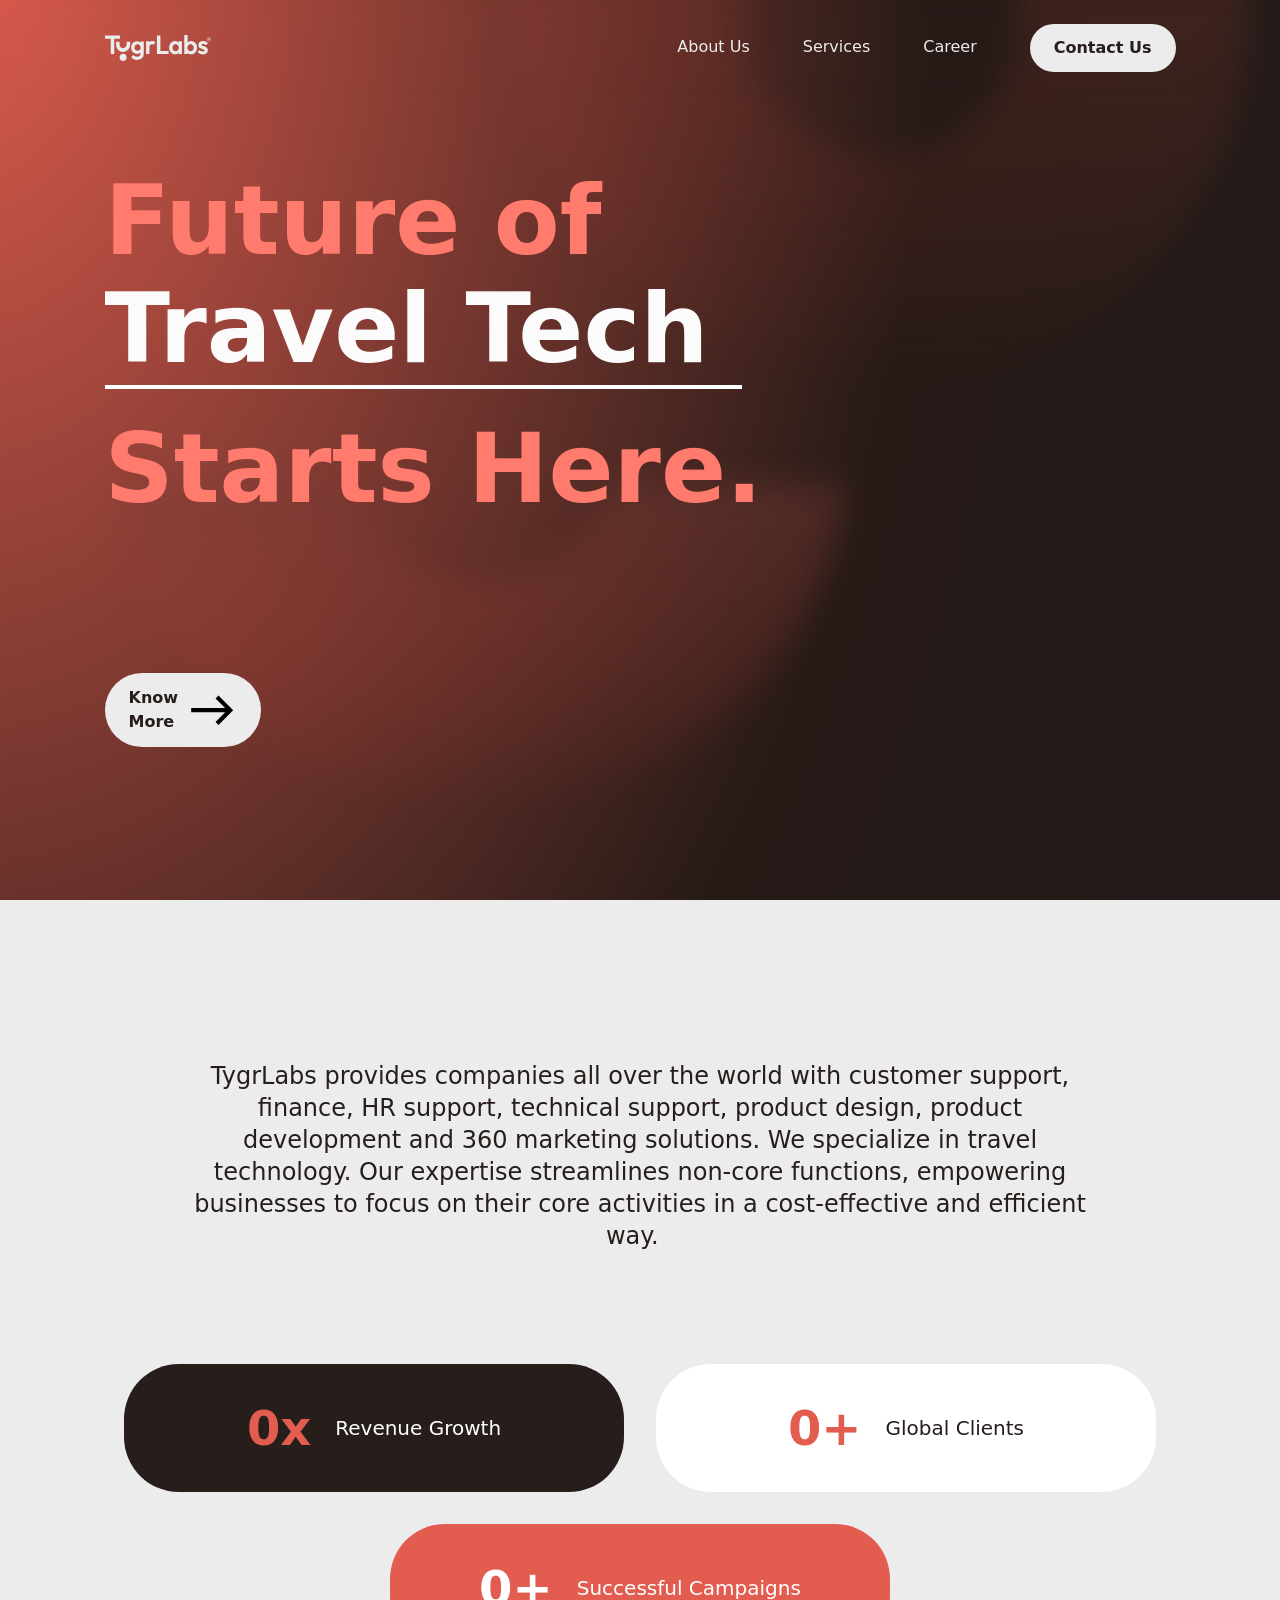
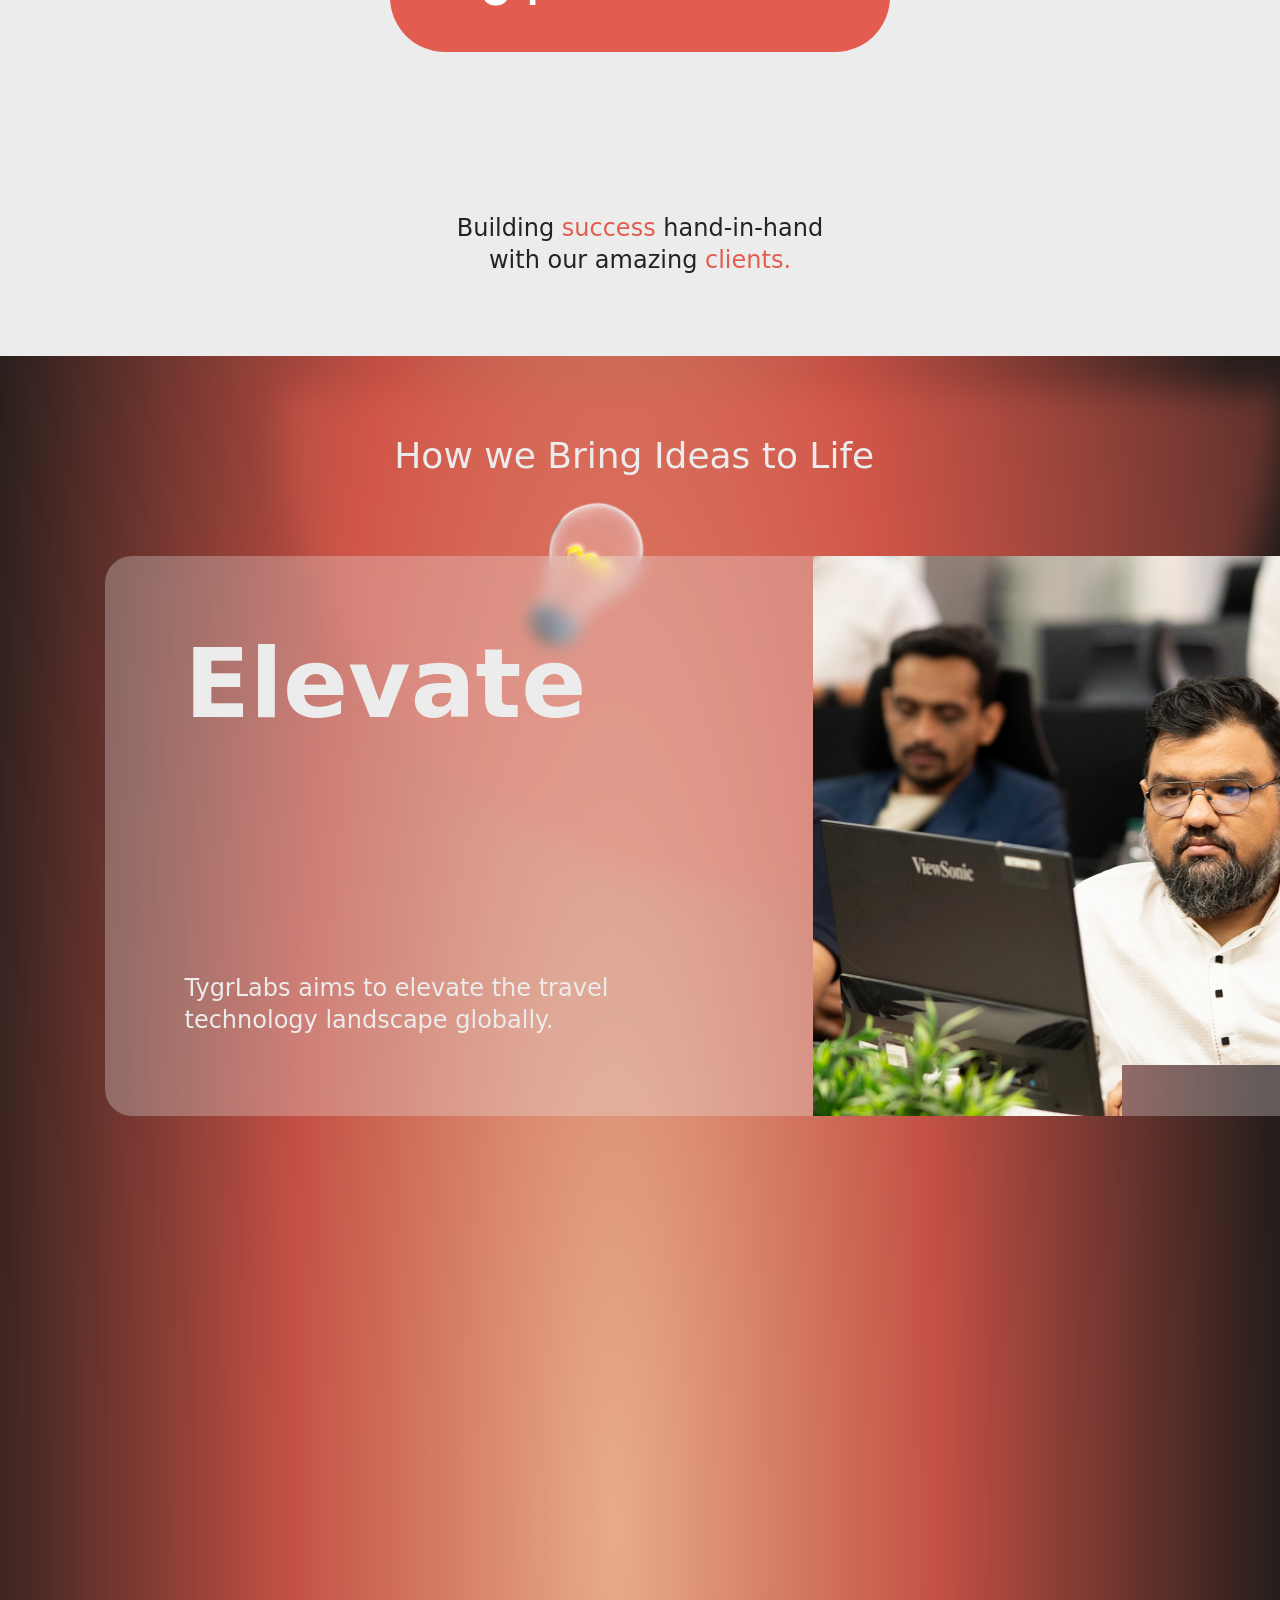
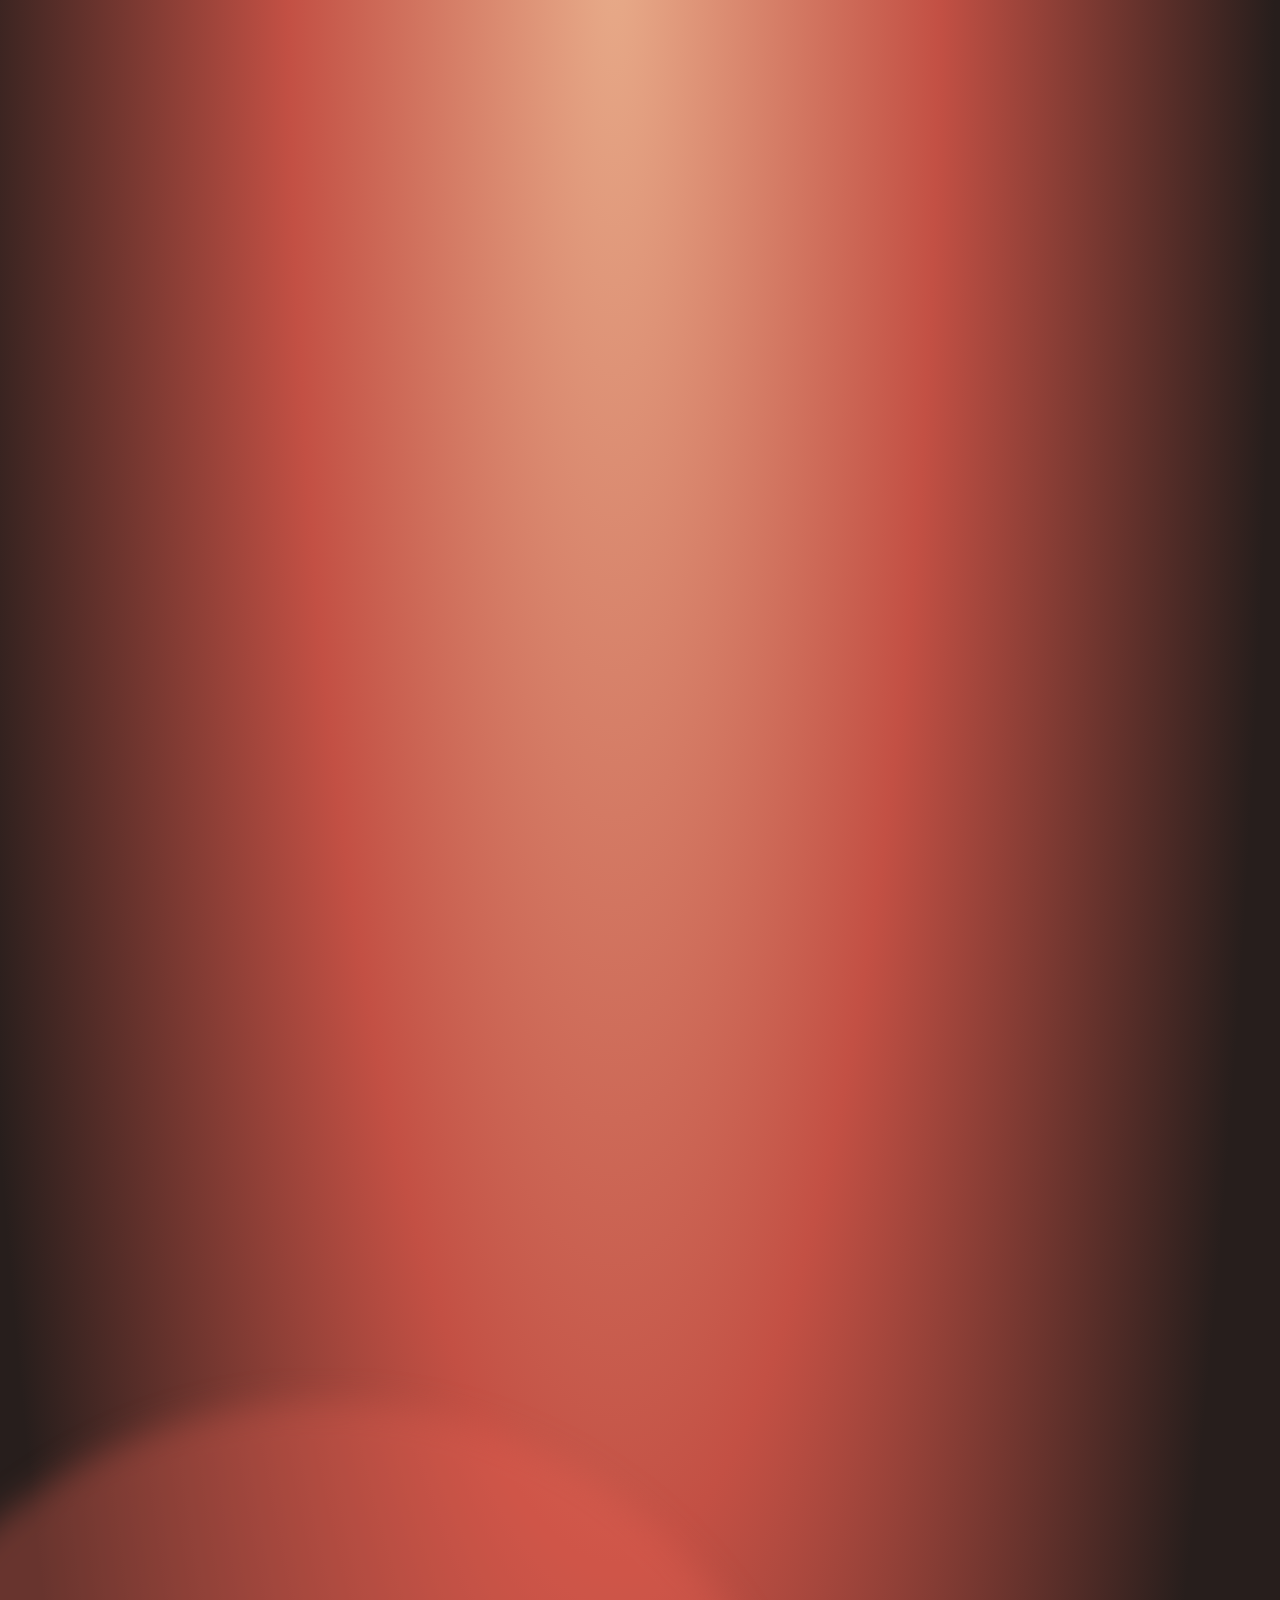
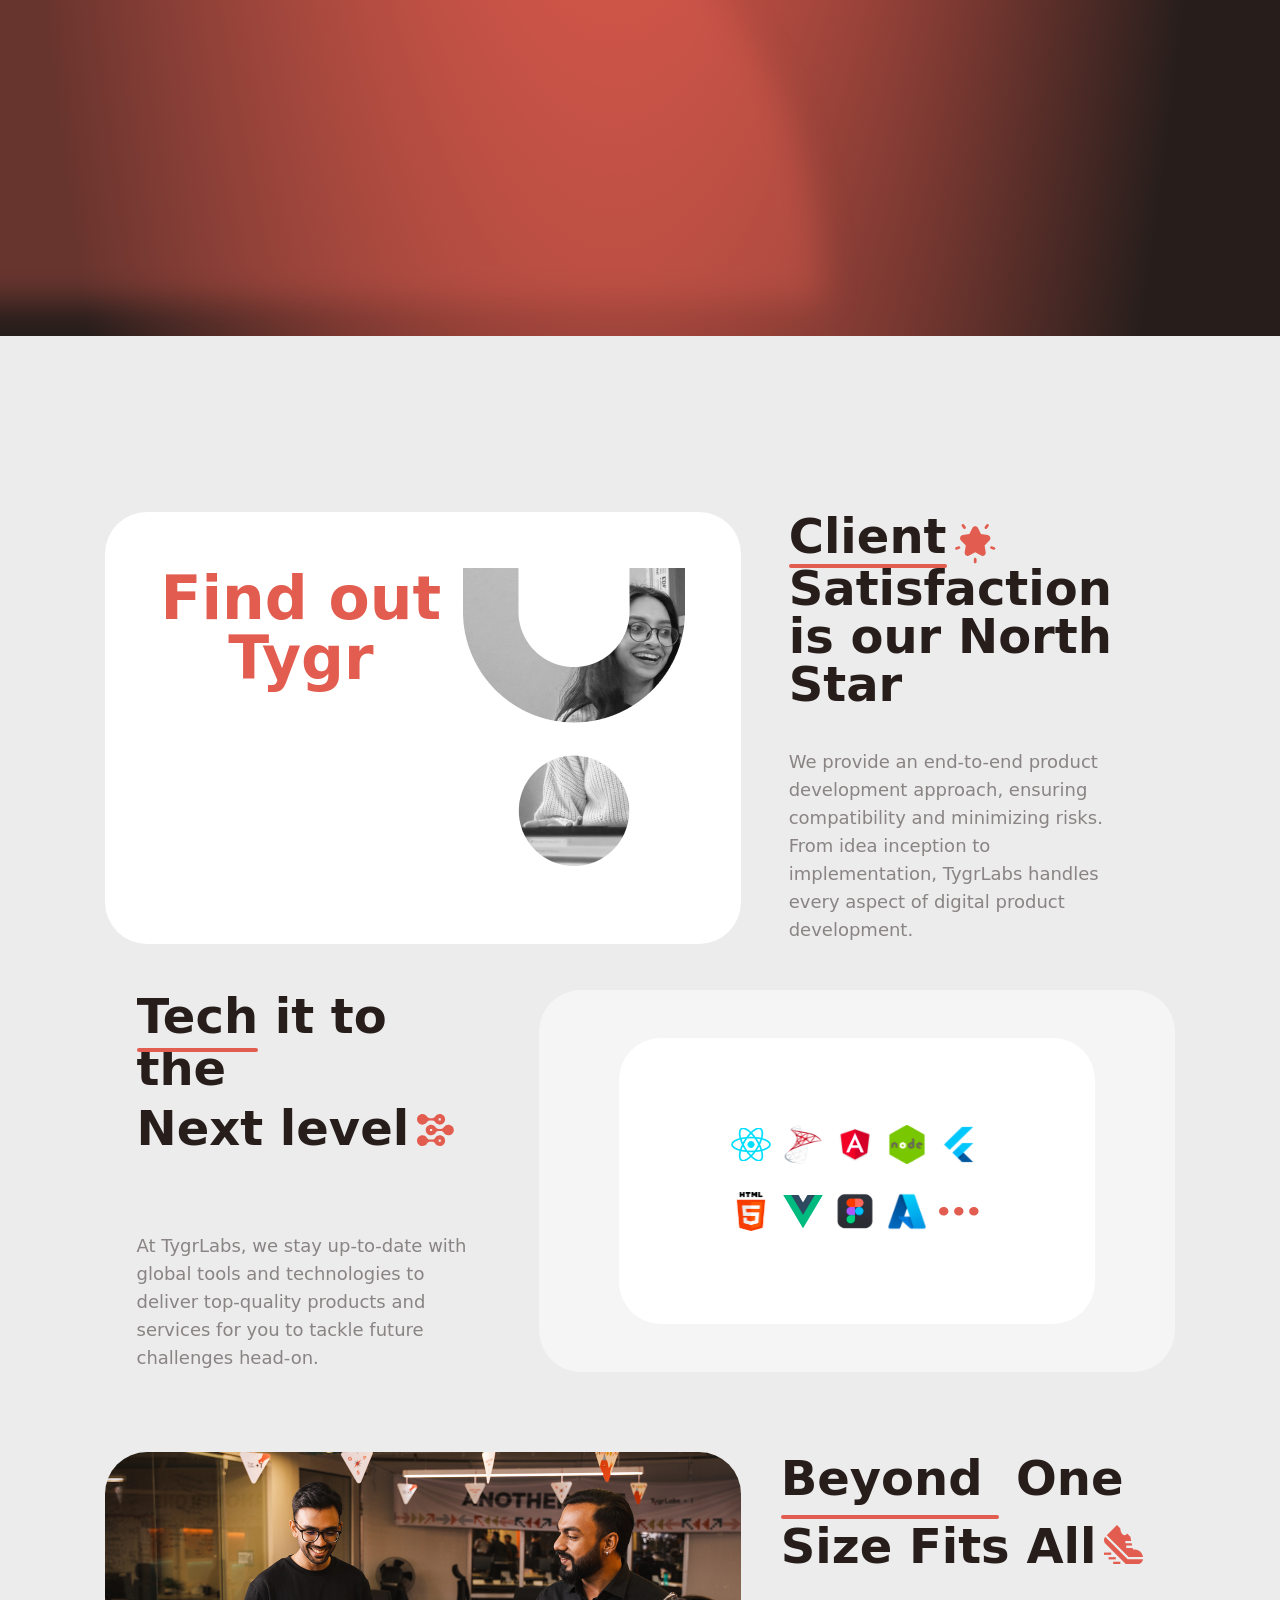
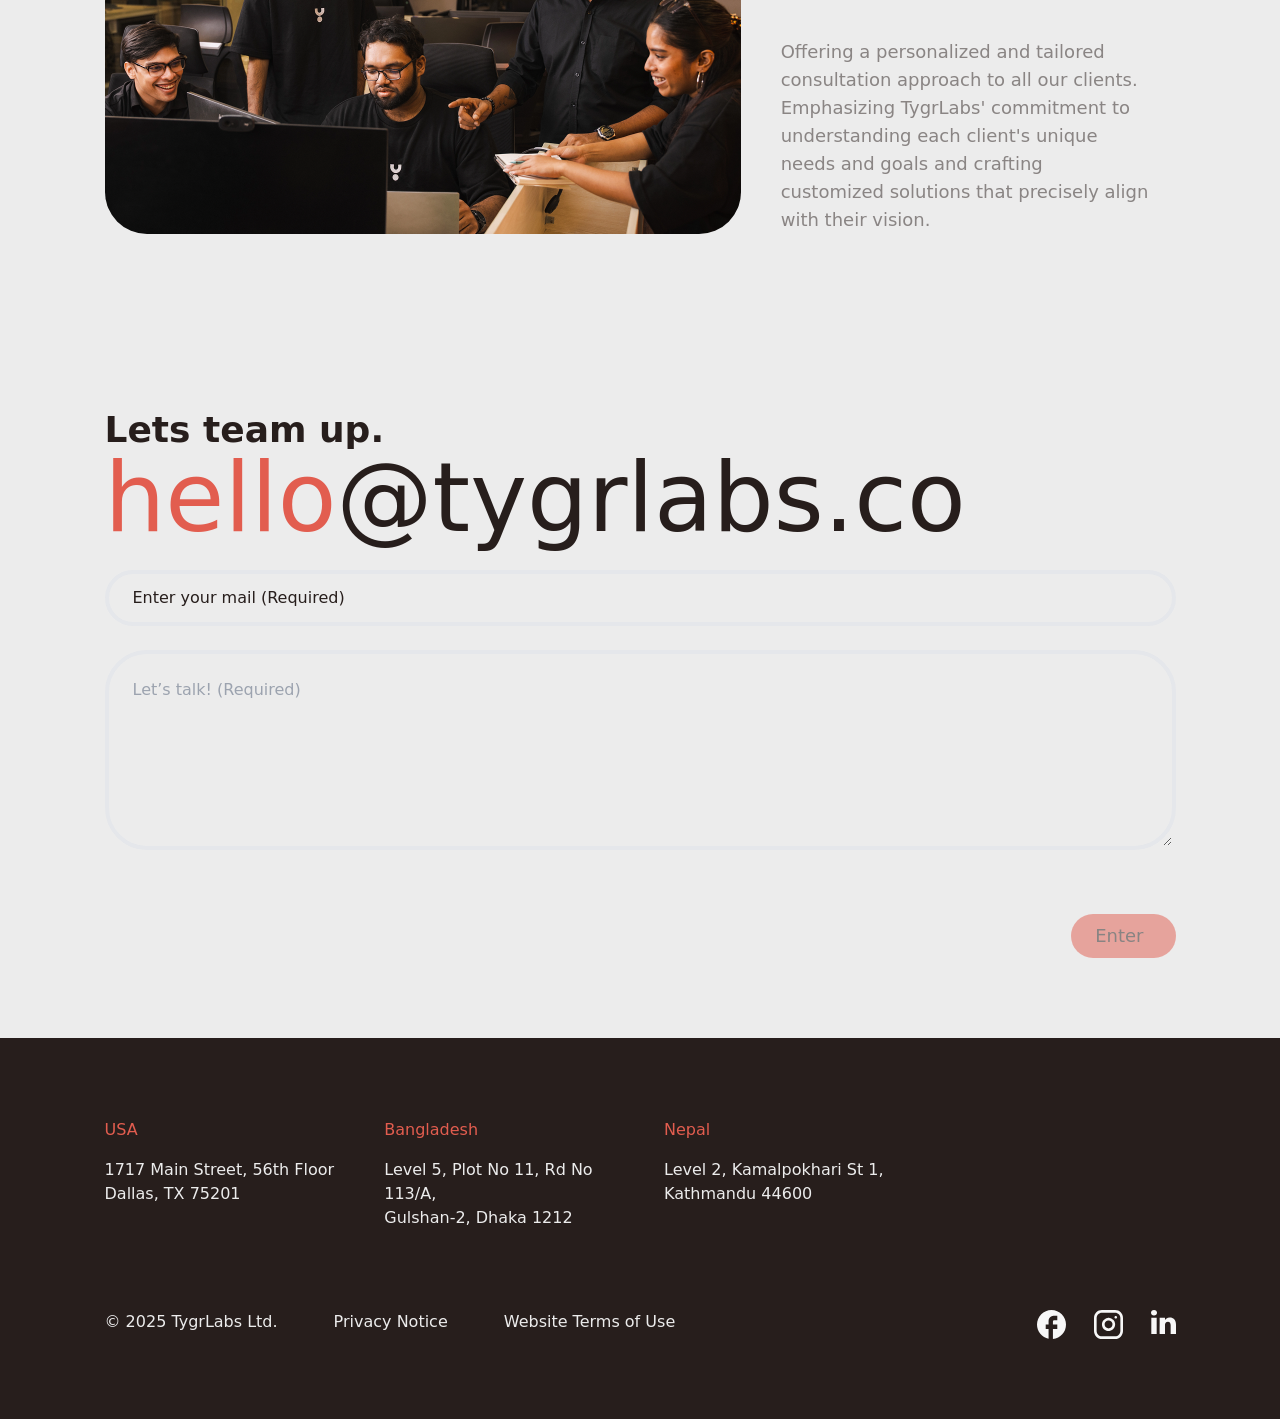
==== commit c1360de4: "Add internal comms archive and fix HTML nav links - Create tygr-pathwork-brainwork-casper-internal/ " ====
--- a/tygr-labs-website/html/index.html
+++ b/tygr-labs-website/html/index.html
@@ -1 +1 @@
-<html lang="en"><head><meta charset="utf-8"><link rel="apple-touch-icon" sizes="180x180" href="assets/icon/favicon/apple-touch-icon.png"><link rel="icon" type="image/png" sizes="32x32" href="assets/icon/favicon/favicon-32x32.png"><link rel="icon" type="image/png" sizes="16x16" href="assets/icon/favicon/favicon-16x16.png"><link rel="manifest" href="assets/icon/favicon/site.webmanifest"><link rel="mask-icon" href="assets/icon/favicon/safari-pinned-tab.svg" color="#E15D4F"><link rel="stylesheet" href="css/quill.snow.css"><link rel="stylesheet" href="css/quill.bubble.css"><meta name="msapplication-TileColor" content="#E15D4F"><meta name="viewport" content="width=device-width,initial-scale=1"><meta name="theme-color" content="#000000"><meta name="keywords" content="Marketing Agency Bangladesh, Global Marketing Solutions, Product Development Services, Digital Marketing Agency, Branding and Design Services, Full-Service Marketing Agency, Innovative Marketing Strategies, Custom Marketing Plans, Product Design Agency, Global Branding Experts, Careers at Marketing, Job Opportunities in Marketing, Hiring at Marketing agencies, Jobs in Bangladesh, Join Tygrlabs Team, Marketing Agency Careers, Tygrlabs Employment, Job Openings, Marketing Career Growth, Bangladesh Marketing Agency for Global Clients, International Marketing Solutions from Bangladesh, Product Development and Marketing, Comprehensive Digital Marketing, Strategic Brand Development, Professional Marketing Services Bangladesh, Creative Design and Marketing, Marketing Campaign Management, Digital Marketing Professionals, Effective Marketing Strategies, Brand Design, Fun Workplace in Marketing, Creative Work Environment, Collaborative Team Culture, Innovative Marketing Careers, Work-Life Balance, Engaging Workplace Culture, Dynamic Work Environment, Team-Building Activities, Employee Engagement Initiatives, Positive Work Atmosphere" data-rh="true"><link rel="canonical" href="index.html" data-rh="true"><meta property="og:title" content="Tygrlabs: Empowering Global Business Process Optimization" data-rh="true"><meta property="og:image" content="assets/assets/images/Y_TygrLabs.png" data-rh="true"><meta property="og:url" content="https://www.tygrlabs.co/" data-rh="true"><meta property="og:type" content="website" data-rh="true"><meta name="twitter:card" content="summary_large_image" data-rh="true"><meta name="twitter:title" content="Tygrlabs: Empowering Global Business Process Optimization" data-rh="true"><meta name="twitter:image" content="assets/assets/images/Y_TygrLabs.png" data-rh="true"><meta name="robots" content="index, follow" data-rh="true"><meta name="author" content="TygrLabs" data-rh="true"><meta name="google-site-verification" content="bl34v17Gmt3KG_BDcVGnuCP5a_EUHbgnsiK2lZU_VCk"><title>TygrLabs</title><script defer="defer" src="assets/static/js/main.4a7d7e84.js"></script><link href="css/main.f96868f4.css" rel="stylesheet"><style data-emotion="css" data-s=""></style><meta name="description" content="Empowering businesses worldwide to streamline operations and drive sustainable growth through innovative process&nbsp;optimization." data-rh="true"><meta property="og:description" content="Empowering businesses worldwide to streamline operations and drive sustainable growth through innovative process&nbsp;optimization." data-rh="true"><meta name="twitter:description" content="Empowering businesses worldwide to streamline operations and drive sustainable growth through innovative process&nbsp;optimization." data-rh="true"></head><body data-aos-easing="ease" data-aos-duration="1000" data-aos-delay="0"><noscript>You need to enable JavaScript to run this app.</noscript><div id="root"><nav class="w-full inset-x-0 fixed top-0 z-50  bg-secondary/80 backdrop-blur w-full inset-x-0 fixed top-0 z-50  !bg-transparent"><div class="flex items-center container z-0 py-6 "><a href="/"><img src="assets/images/Logo.svg" alt="logo"></a><ul class="top-[-120vh] z-[-1] md:z-0 h-screen md:h-auto flex py-5 md:py-0 flex-col md:flex-row absolute md:relative w-full inset-x-0 bg-secondary md:bg-transparent text-white md:text-whiteSmoke  md:top-0  md:justify-end"><li><a class="border-transparent block md:hover:scale-110 !transition-all ease-out duration-500 md:border-b-2 md:mr-[53px] px-4 py-3 md:p-0 nav-item relative hover:before:w-full text-center md:text-start" href="about.html">About Us</a></li><li><a class="border-transparent block md:hover:scale-110 !transition-all ease-out duration-500 md:border-b-2 md:mr-[53px] px-4 py-3 md:p-0 nav-item relative hover:before:w-full text-center md:text-start" href="services.html">Services</a></li><li><a class="border-transparent block md:hover:scale-110 !transition-all ease-out duration-500 md:border-b-2 md:mr-[53px] px-4 py-3 md:p-0 nav-item relative hover:before:w-full text-center md:text-start" href="career.html">Career</a></li><li class="text-center font-bold mt-0 px-4 py-3 md:hidden md:p-0 nav-item relative hover:before:w-full"><a class="bg-whiteSmoke rounded-51 text-secondary px-6 py-2 inline-flex items-center" href="index.html?to=contact">Contact Us</a></li></ul><a class="bg-whiteSmoke rounded-51 text-secondary  px-6 py-3 flex-none hidden md:inline-flex" href="index.html?to=contact"><span class="font-bold group-hover:scale-110 !transition-all ease-out duration-500 undefined">Contact Us</span></a><svg stroke="currentColor" fill="none" stroke-width="0" viewBox="0 0 15 15" class="text-white text-3xl md:hidden ml-auto" height="1em" width="1em" xmlns="http://www.w3.org/2000/svg"><path fill-rule="evenodd" clip-rule="evenodd" d="M1.5 3C1.22386 3 1 3.22386 1 3.5C1 3.77614 1.22386 4 1.5 4H13.5C13.7761 4 14 3.77614 14 3.5C14 3.22386 13.7761 3 13.5 3H1.5ZM1 7.5C1 7.22386 1.22386 7 1.5 7H13.5C13.7761 7 14 7.22386 14 7.5C14 7.77614 13.7761 8 13.5 8H1.5C1.22386 8 1 7.77614 1 7.5ZM1 11.5C1 11.2239 1.22386 11 1.5 11H13.5C13.7761 11 14 11.2239 14 11.5C14 11.7761 13.7761 12 13.5 12H1.5C1.22386 12 1 11.7761 1 11.5Z" fill="currentColor"></path></svg></div></nav><section class="bg-radial-gradient-home md:relative h-screen"><img class="w-[800px] bg-animation hidden lg:block absolute -top-96 right-0 circle-shape-career" src="assets/shape/full-circle.svg" alt="img"><img class="hidden w-[800px] bg-animation top-[450px] left-20 lg:block absolute circle-shape-career" src="assets/shape/half-circle1.svg" alt="img"><div class="container md:relative h-full"><div class="grid grid-cols-4 gap-4 items-center h-full"><div class="col-span-full pt-12 aos-init aos-animate" data-aos="fade-down"><h1 class="text-Carnation text-3xl xs:text-4xl sm:text-5xl md:text-6xl lg:text-8xl lg:leading-tight font-semibold hero-slider">Future of&nbsp;<br><div class="swiper swiper-initialized swiper-vertical text-slider h-[40px] xs:h-[44px] sm:h-[53px] md:h-[73px] lg:h-[128px] overflow-hidden swiper-backface-hidden"><div class="swiper-wrapper"><div class="swiper-slide swiper-slide-active" data-swiper-slide-index="0" style="height: 128px; margin-bottom: 30px;"><span class="text-alabaster relative before:absolute before:content-[''] xs:before:bottom-[-4px] before:bottom-[-4px] before:w-full before:h-[3px] xs:before:h-[4px] before:left-0 before:bg-white"><span class="animated-text text-3xl xs:text-4xl sm:text-5xl md:text-6xl lg:text-8xl whitespace-nowrap">Travel Tech&nbsp;</span><br></span></div><div class="swiper-slide swiper-slide-next" data-swiper-slide-index="1" style="height: 128px; margin-bottom: 30px;"><span class="text-alabaster relative before:absolute before:content-[''] xs:before:bottom-[-4px] before:bottom-[-4px] before:w-full before:h-[3px] xs:before:h-[4px] before:left-0 before:bg-white"><span class="animated-text text-3xl xs:text-4xl sm:text-5xl md:text-6xl lg:text-8xl whitespace-nowrap">Web Development&nbsp;</span><br></span></div><div class="swiper-slide" data-swiper-slide-index="2" style="height: 128px; margin-bottom: 30px;"><span class="text-alabaster relative before:absolute before:content-[''] xs:before:bottom-[-4px] before:bottom-[-4px] before:w-full before:h-[3px] xs:before:h-[4px] before:left-0 before:bg-white"><span class="animated-text text-3xl xs:text-4xl sm:text-5xl md:text-6xl lg:text-8xl whitespace-nowrap">Product Design&nbsp;</span><br></span></div><div class="swiper-slide" data-swiper-slide-index="3" style="height: 128px; margin-bottom: 30px;"><span class="text-alabaster relative before:absolute before:content-[''] xs:before:bottom-[-4px] before:bottom-[-4px] before:w-full before:h-[3px] xs:before:h-[4px] before:left-0 before:bg-white"><span class="animated-text text-3xl xs:text-4xl sm:text-5xl md:text-6xl lg:text-8xl whitespace-nowrap">Marketing&nbsp;</span><br></span></div><div class="swiper-slide" data-swiper-slide-index="4" style="height: 128px; margin-bottom: 30px;"><span class="text-alabaster relative before:absolute before:content-[''] xs:before:bottom-[-4px] before:bottom-[-4px] before:w-full before:h-[3px] xs:before:h-[4px] before:left-0 before:bg-white"><span class="animated-text text-3xl xs:text-4xl sm:text-5xl md:text-6xl lg:text-8xl whitespace-nowrap">Product Development&nbsp;</span><br></span></div></div></div>Starts Here.</h1><div class="md:text-left text-center"><a class="bg-whiteSmoke rounded-51 text-secondary  px-6 py-3 !transition-all inline-flex items-center group inline-block mt-36 md:mx-0 mx-auto mb-10" href="about.html"><span class="font-bold group-hover:scale-110 !transition-all ease-out duration-500 undefined">Know More</span><svg class="MuiSvgIcon-root MuiSvgIcon-fontSizeMedium ml-2 group-hover:translate-x-2 !transition-all ease-out duration-300 css-vubbuv" focusable="false" aria-hidden="true" viewBox="0 0 24 24" data-testid="EastIcon"><path d="m15 5-1.41 1.41L18.17 11H2v2h16.17l-4.59 4.59L15 19l7-7z"></path></svg></a></div></div></div></div></section><section class="bg-whiteSmoke pt-20 pb-10 md:pt-40 md:pb-20"><div class="container aos-init" data-aos="fade-up"><p class="text-secondary text-xl md:text-2xl md:leading-8 leading-6 font-normal text-center max-w-4xl mx-auto">TygrLabs provides companies all over the world with&nbsp;customer support, finance, HR support, technical support, product design, product development and 360 marketing solutions. We specialize in travel technology. Our expertise streamlines non-core functions, empowering businesses to focus on their core activities in a cost-effective and efficient way.&nbsp;&nbsp;</p><div class="flex flex-col lg:flex-row gap-8 justify-center items-center mt-14 md:mt-28"><div data-aos="fade-up" class="rounded-[55px] w-[300px] lg:min-w-[500px] inline-flex justify-center items-center py-10 gap-x-6 bg-secondary text-white aos-init"><span class="text-primary font-semibold lg:text-5xl text-3xl">0x</span><span class="lg:text-xl text-sm font-normal">Revenue Growth</span></div><div data-aos="fade-up" class="rounded-[55px] w-[300px] lg:min-w-[500px] inline-flex justify-center items-center py-10 gap-x-6 bg-white text-secondary aos-init"><span class="text-primary font-semibold lg:text-5xl text-3xl">0+</span><span class="lg:text-xl text-sm font-normal">Global Clients</span></div></div><div class="text-center mt-6 md:mt-8"><div data-aos="fade-up" class="rounded-[55px] w-[300px] lg:min-w-[500px] inline-flex justify-center items-center py-10 gap-x-6 bg-primary text-white aos-init"><span class="text-white font-semibold lg:text-5xl text-3xl">0+</span><span class="lg:text-xl text-sm font-normal">Successful Campaigns</span></div></div></div></section><section class="bg-whiteSmoke py-10 md:py-20"><div data-aos="fade-up" class="aos-init"><div class="container aos-init" data-aos="fade-up"><h3 class="text-dark text-xl md:text-2xl font-medium text-center">Building&nbsp;<span class="text-primary">success&nbsp;</span>hand-in-hand<br>with our amazing&nbsp;<span class="text-primary">clients.</span></h3></div></div></section><section class="bg-diamond-gradient-home py-20 md:relative"><div data-aos="fade-up" class="aos-init"><img class="absolute lg:block bg-animation hidden right-0 top-0" src="assets/shape/circleT.svg" alt="img"><img class="absolute lg:block bg-animation hidden left-0 bottom-0" src="assets/shape/circleb.svg" alt="img"><div class="container md:relative"><img class="absolute lg:block bg-animation hidden lg:left-[-11%]  bottom-[-13%]" src="assets/shape/lightL.svg" alt="img"><img class="absolute lg:block bg-animation hidden lg:right-[43%] top-0" src="assets/shape/lightR.svg" alt="img"><div data-aos="fade-up" class="aos-init"><h3 class="text-whiteSmoke text-2xl lg:text-4xl font-medium text-center">How we Bring Ideas to Life&nbsp;</h3></div><div class="swiper swiper-fade swiper-initialized swiper-horizontal swiper-watch-progress homepage-swiper2 !pb-10 swiper-backface-hidden"><div class="swiper-wrapper"><div class="swiper-slide swiper-slide-visible swiper-slide-fully-visible swiper-slide-active h-full" style="width: 1400px; opacity: 1; transform: translate3d(0px, 0px, 0px);"><div class="grid grid-cols-6 gap-4 backdrop-blur bg-whiteSmoke/30 mt-20 rounded-27  overflow-hidden"><div class="col-span-full md:col-span-3 p-4 lg:p-20 md:p-10 flex flex-col justify-between"><p class="md:font-semibold font-bold text-center md:text-start font-Outfit text-4xl md:text-6xl lg:text-8xl text-whiteSmoke">Elevate</p><p class="lg:text-2xl md:text-lg text-xl text-center md:text-start font-medium text-whiteSmoke md:mt-0 mt-10">TygrLabs aims to elevate the travel technology landscape globally.</p></div><div class="col-span-full md:col-span-3 px-4 md:px-0 pb-4 md:pb-0 rounded-[inherit] md:rounded-r-[inherit] md:rounded-l-none md:h-[350px] lg:h-[560px] h-60"><img class="w-full h-full object-cover rounded-[inherit] md:rounded-r-[inherit] md:rounded-l-none" src="assets/images/elevate.png" alt="TygrLabs aims to elevate the travel technology landscape globally."></div></div></div><div class="swiper-slide swiper-slide-next h-full" style="width: 1400px; opacity: 0; transform: translate3d(-1400px, 0px, 0px);"><div class="grid grid-cols-6 gap-4 backdrop-blur bg-whiteSmoke/30 mt-20 rounded-27  overflow-hidden"><div class="col-span-full md:col-span-3 p-4 lg:p-20 md:p-10 flex flex-col justify-between"><p class="md:font-semibold font-bold text-center md:text-start font-Outfit text-4xl md:text-6xl lg:text-8xl text-whiteSmoke">Empower</p><p class="lg:text-2xl md:text-lg text-xl text-center md:text-start font-medium text-whiteSmoke md:mt-0 mt-10">Our employees innovate fearlessly, collaborate seamlessly, and contribute boldly.</p></div><div class="col-span-full md:col-span-3 px-4 md:px-0 pb-4 md:pb-0 rounded-[inherit] md:rounded-r-[inherit] md:rounded-l-none md:h-[350px] lg:h-[560px] h-60"><img class="w-full h-full object-cover rounded-[inherit] md:rounded-r-[inherit] md:rounded-l-none" src="assets/images/webp/empower.webp" alt="Our employees innovate fearlessly, collaborate seamlessly, and contribute boldly."></div></div></div><div class="swiper-slide h-full" style="width: 1400px; opacity: 0; transform: translate3d(-2800px, 0px, 0px);"><div class="grid grid-cols-6 gap-4 backdrop-blur bg-whiteSmoke/30 mt-20 rounded-27  overflow-hidden"><div class="col-span-full md:col-span-3 p-4 lg:p-20 md:p-10 flex flex-col justify-between"><p class="md:font-semibold font-bold text-center md:text-start font-Outfit text-4xl md:text-6xl lg:text-8xl text-whiteSmoke">Inspire</p><p class="lg:text-2xl md:text-lg text-xl text-center md:text-start font-medium text-whiteSmoke md:mt-0 mt-10">Our goal is to inspire everyone to give back, creating a ripple effect of positive impact that extends far beyond the roads we travel.</p></div><div class="col-span-full md:col-span-3 px-4 md:px-0 pb-4 md:pb-0 rounded-[inherit] md:rounded-r-[inherit] md:rounded-l-none md:h-[350px] lg:h-[560px] h-60"><img class="w-full h-full object-cover rounded-[inherit] md:rounded-r-[inherit] md:rounded-l-none" src="assets/images/webp/inspire.webp" alt="Our goal is to inspire everyone to give back, creating a ripple effect of positive impact that extends far beyond the roads we travel."></div></div></div></div><div class="swiper-pagination swiper-pagination-clickable swiper-pagination-bullets swiper-pagination-horizontal"><span class="!w-16 !h-1.5 !bg-whiteSmoke/20 !rounded-none transition-all ease-linear duration-400 swiper-pagination-bullet swiper-pagination-bullet-active"></span><span class="!w-16 !h-1.5 !bg-whiteSmoke/20 !rounded-none transition-all ease-linear duration-400 swiper-pagination-bullet"></span><span class="!w-16 !h-1.5 !bg-whiteSmoke/20 !rounded-none transition-all ease-linear duration-400 swiper-pagination-bullet"></span></div></div></div></div></section><section class="bg-whiteSmoke md:py-24 py-2"><div class="container"><div class="grid grid-cols-10 gap-4 mt-20 lg:h-[382px]"><div class="md:col-span-6 hidden md:block col-span-full relative rounded-42 lg:p-14 p-7 overflow-hidden"><div class="bg-white absolute top-0 left-0 w-full h-full z-1 aos-init" data-aos="fade-top" data-aos-offset="450" data-aos-duration="300"></div><div class="flex justify-between p-0 m-0 relative z-10 aos-init" data-aos="fade-right"><h2 class="md:text-6xl text-3xl 2xl:text-7xl text-primary font-semibold">Find out <br><span data-aos="fade-left" data-aos-offset="400" class="aos-init">T</span><span>y</span><span data-aos="fade-left" data-aos-offset="400" class="aos-init">g</span><span data-aos="fade-left" data-aos-offset="400" class="aos-init">r</span></h2><img class="lg:w-[222px] sm:w-[118px] w-[100px] " src="assets/images/home-Y.png" alt="Find out WHY"></div></div><div class="md:col-span-4 col-span-full px-8 hidden md:flex flex-col justify-between aos-init" data-aos="fade-left" data-aos-offset="450"><h3 class="font-semibold lg:text-5xl text-xl relative overflow-hidden text-secondary hidden md:block"><span class="relative overflow-hidden"><span class="relative inline-block mb-1">Client<span data-aos="fade-right" data-aos-offset="450" data-aos-easing="ease-in-sine" class="bg-primary h-1 rounded-15 w-full block absolute lg:top-[52px] aos-init"></span></span><img class="mt-2 pl-2 lg:h-10 h-6 inline-block align-middle" src="assets/images/client.svg" alt="img"></span><br>Satisfaction is our North Star</h3><img class="mt-2 m-auto h-10 w-12 md:hidden block" src="assets/images/client.svg" alt="img"><h3 class="font-medium mt-4 text-2xl text-center leading-9 font-Outfit text-secondary md:hidden block">Client Satisfaction is our North Star</h3><p class="text-lg mt-10 text-center md:text-start md-mt-0 font-normal text-secondary/50">We provide an end-to-end product development approach, ensuring compatibility and minimizing risks. From idea inception to implementation, TygrLabs handles every aspect of digital product development.</p></div><div class="md:col-span-4 col-span-full px-8 md:hidden flex flex-col justify-between aos-init aos-animate" data-aos="fade-left"><h3 class="font-semibold lg:text-5xl text-xl relative overflow-hidden text-secondary hidden md:block"><span class="relative overflow-hidden"><span class="relative inline-block mb-1">Client<span data-aos="fade-right" data-aos-easing="ease-in-sine" class="bg-primary h-1 rounded-15 w-full block absolute lg:top-[52px] aos-init aos-animate"></span></span><img class="mt-2 pl-2 lg:h-10 h-6 inline-block align-middle" src="assets/images/client.svg" alt="img"></span><br>Satisfaction is our North Star</h3><img class="mt-2 m-auto h-10 w-12 md:hidden block" src="assets/images/client.svg" alt="img"><h3 class="font-medium mt-4 text-2xl text-center leading-9 font-Outfit text-secondary md:hidden block">Client Satisfaction is our North Star</h3><p class="text-lg mt-10 text-center md:text-start md-mt-0 font-normal text-secondary/50">We provide an end-to-end product development approach, ensuring compatibility and minimizing risks. From idea inception to implementation, TygrLabs handles every aspect of digital product development.</p></div></div><div class="grid grid-cols-10 gap-4 mt-14 md:mt-24 lg:h-[382px]"><div class="md:col-span-4 order-2 md:order-1 col-span-full flex flex-col justify-between px-8 aos-init" data-aos="fade-right"><h3 class="lg:text-5xl lg:leading-[52px] text-xl relative overflow-hidden text-secondary font-semibold hidden md:block"><span class="relative undefined">Tech<span data-aos="fade-right" data-aos-offset="250" data-aos-easing="ease-in-sine" class="bg-primary h-1 rounded-15 w-full block absolute lg:top-[60px] md:top-[30px] aos-init"></span></span>&nbsp;it to the<br><span class="flex items-center mt-2"><span> Next level</span><img class="mt-1 pl-2 lg:h-8 h-5" src="assets/images/tech.svg" alt="img"></span></h3><img class="mt-12 m-auto h-10 w-12 md:hidden block" src="assets/images/tech.svg" alt="img"><h3 class="font-medium mt-4 text-2xl text-center leading-9 font-Outfit text-secondary md:hidden block">Tech it to the Next level</h3><p class="text-lg mt-10 text-center md:text-start md-mt-0 font-normal text-secondary/50">At TygrLabs, we stay up-to-date with global tools and technologies to deliver top-quality products and services for you to tackle future challenges head-on.&nbsp;</p></div><div class="md:col-span-6 order-1 hidden md:block md:order-2 col-span-full rounded-42 bg-white/50 lg:py-12 lg:px-20 py-8 px-10 h-full aos-init" data-aos="fade-left"><div class="grid grid-cols-10 gap-4 md:gap-2 lg:py-20 lg:px-28 p-8 rounded-42 bg-white h-full"><img class="col-span-2 block h-[90%] w-[90%] object-contain" src="assets/images/react.svg" alt="React"><img class="col-span-2 block h-[90%] w-[90%] object-contain" src="assets/images/icon-img4.svg" alt="img"><img class="col-span-2 block h-[90%] w-[90%] object-contain" src="assets/images/icon-img3.svg" alt="angular"><img class="col-span-2 block h-[90%] w-[90%] object-contain" src="assets/images/node.svg" alt="nodejs"><img class="col-span-2 block h-[90%] w-[90%] object-contain" src="assets/images/icon-img2.svg" alt="flutter"><img class="col-span-2 block h-[90%] w-[90%] object-contain" src="assets/images/html.svg" alt="html"><img class="col-span-2 block h-[90%] w-[90%] object-contain" src="assets/images/vew.svg" alt="vuejs"><img class="col-span-2 block h-[90%] w-[90%] object-contain" src="assets/images/figma.svg" alt="figma"><img class="col-span-2 block h-[90%] w-[90%] object-contain" src="assets/images/icon-img.svg" alt="azure"><img class="col-span-2 block h-[90%] w-[90%] object-contain" src="assets/images/Union.svg" alt="img"></div></div></div><div class="grid grid-cols-10 gap-4 mt-14 md:mt-20 2xl:mt-32 lg:h-[382px]"><div class="md:col-span-6 hidden md:block col-span-full rounded-42 h-full aos-init" data-aos="fade-right"><img class="w-full h-full object-cover rounded-[inherit]" src="assets/images/webp/beyond.webp" alt="Beyond One Size Fits All"></div><div class="md:col-span-4 col-span-full md:px-6 px-5 h-full flex flex-col justify-between aos-init" data-aos="fade-left"><h3 class="lg:text-5xl lg:leading-[52px] md:leading-none text-xl relative overflow-hidden text-secondary font-semibold hidden md:block"><span class="relative undefined">Beyond <span data-aos="fade-right" data-aos-offset="250" data-aos-easing="ease-in-sine" class="bg-primary h-1 rounded-15 w-full block absolute lg:top-[65px] md:top-[30px] aos-init"></span></span>&nbsp;One<br><span class="flex mt-4"><span>Size Fits All</span><img class="lg:mt-1 pl-2 lg:h-10 h-5" src="assets/images/beyond.svg" alt="img"></span></h3><img class="mt-12 m-auto h-10 w-12 md:hidden block" src="assets/images/beyond.svg" alt="img"><h3 class="font-medium mt-4 text-2xl text-center leading-9 font-Outfit text-secondary md:hidden block">Beyond One Size Fits All</h3><p class="text-lg mt-10 text-center md:text-start md-mt-0 font-normal text-secondary/50">Offering a personalized and tailored consultation approach to all our clients. Emphasizing TygrLabs' commitment to understanding each client's unique needs and goals and crafting customized solutions that precisely align with their vision.&nbsp;&nbsp;&nbsp;</p></div></div></div></section><section id="contact" class="bg-whiteSmoke px-5 sm:py-20 sm:h-auto h-screen sm:block flex flex-col justify-center"><div class="container"><div data-aos="fade-up" class="aos-init"><p class="lg:text-4xl text-xl font-semibold text-secondary">Lets team up.</p><p class="lg:text-8xl text-3xl leading-tight font-medium text-primary  mb-6">hello<span class="text-secondary">@tygrlabs.co</span></p></div><div data-aos="fade-up" class="aos-init"><div class="block"><input type="email" name="email" id="email" placeholder="Enter your mail (Required)" class="bg-transparent border-solid border-4 border-slate-300 outline-0 mb-6 text-secondary placeholder-secondary rounded-42 w-full py-3 px-6 aos-init" data-aos="fade-up"><textarea id="exampleFormControlTextarea13" placeholder="Let’s talk! (Required)" rows="6" name="message" class="bg-transparent border-solid border-4 border-slate-300 outline-0 mb-6 text-secondary/50 rounded-42 w-full p-6 aos-init" data-aos="fade-up"></textarea><div class="text-right"><button class="bg-whiteSmoke !transition-all rounded-51 text-secondary px-6 py-2 inline-flex items-center group mt-10 !bg-primary cursor-not-allowed opacity-50 pointer-events-none"><span class="text-lg group-hover:scale-110 font-medium mr-2 !transition-all ease-out duration-300">Enter</span><svg class="MuiSvgIcon-root MuiSvgIcon-fontSizeMedium group-hover:translate-x-2 !transition-all ease-out duration-300 css-vubbuv" focusable="false" aria-hidden="true" viewBox="0 0 24 24" data-testid="EastIcon"><path d="m15 5-1.41 1.41L18.17 11H2v2h16.17l-4.59 4.59L15 19l7-7z"></path></svg></button></div><div><div class="fixed z-[100] flex items-center justify-center invisible opacity-0 inset-0 bg-black/20 backdrop-blur-sm duration-100"><div class="absolute md:w-1/3 sm:w-1/2 rounded-sm bg-white p-3 pb-5 text-center drop-shadow-2xl scale-0 opacity-0 duration-150 "><svg class="mx-auto mr-0 w-8 cursor-pointer" viewBox="0 0 24 24" fill="none" xmlns="http://www.w3.org/2000/svg"><g stroke-width="0"></g><g stroke-linecap="round" stroke-linejoin="round"></g><g><path d="M6.99486 7.00636C6.60433 7.39689 6.60433 8.03005 6.99486 8.42058L10.58 12.0057L6.99486 15.5909C6.60433 15.9814 6.60433 16.6146 6.99486 17.0051C7.38538 17.3956 8.01855 17.3956 8.40907 17.0051L11.9942 13.4199L15.5794 17.0051C15.9699 17.3956 16.6031 17.3956 16.9936 17.0051C17.3841 16.6146 17.3841 15.9814 16.9936 15.5909L13.4084 12.0057L16.9936 8.42059C17.3841 8.03007 17.3841 7.3969 16.9936 7.00638C16.603 6.61585 15.9699 6.61585 15.5794 7.00638L11.9942 10.5915L8.40907 7.00636C8.01855 6.61584 7.38538 6.61584 6.99486 7.00636Z" fill="#000"></path></g></svg><h1 class="mb-2 text-xl font-semibold">Thanks for messaging us!</h1><p class="px-1 mb-3  opacity-80">We will get back to you soon.</p><button class="me-2 rounded-sm bg-primary px-6 py-1 text-white">Ok</button></div></div></div><div class="Toastify"></div></div></div></div></section><footer class="bg-secondary md:py-20 py-10"><div class="container"><div class="grid grid-cols-4 md:gap-12 gap-3"><ul class="col-span-full md:col-span-1"><li class="font-medium text-base text-primary">USA</li><li class="font-normal text-base text-whiteSmoke mt-4">1717 Main Street, 56th Floor<br> Dallas, TX 75201</li></ul><ul class="col-span-full md:col-span-1"><li class="font-medium text-base text-primary">Bangladesh</li><li class="font-normal text-base text-whiteSmoke mt-4">Level 5, Plot No 11, Rd No 113/A,<br> Gulshan-2, Dhaka 1212</li></ul><ul class="col-span-full md:col-span-1"><li class="font-medium text-base text-primary">Nepal</li><li class="font-normal text-base text-whiteSmoke mt-4">Level&nbsp;2,&nbsp;Kamalpokhari&nbsp;St 1,<br>Kathmandu 44600</li></ul></div><div class="flex sm:flex-row flex-col-reverse justify-between mt-20 md:gap-14 sm:gap-7 gap-3"><div class="flex sm:flex-row flex-col-reverse lg:gap-14 sm:gap-5 gap-3"><p class="font-medium text-base text-whiteSmoke">© 2025 TygrLabs Ltd.</p><a href="privacy.html"><p class="font-medium text-base text-whiteSmoke">Privacy Notice</p></a><a href="terms-and-service.html"><p class="font-medium text-base text-whiteSmoke">Website Terms of Use</p></a></div><div class="flex sm:gap-7 gap-3 sm:mb-0 mb-4"><a href="https://www.facebook.com/profile.php?id=61562120561507&amp;mibextid=LQQJ4d" target="_blank" rel="noreferrer"><img src="assets/icon/fb.svg" alt="" class="w-4 h-4 sm:w-auto sm:h-auto"></a><a href="https://www.instagram.com/tygrlabs/" target="_blank" rel="noreferrer"><img src="assets/icon/insta.svg" alt="" class="w-4 h-4 sm:w-auto sm:h-auto"></a><a href="https://www.linkedin.com/company/tygrlabs/posts/?feedView=all" target="_blank" rel="noreferrer"><img src="assets/icon/linkedin.svg" alt="" class="w-4 h-4 sm:w-auto sm:h-auto"></a></div></div></div></footer></div><script src="https://cdn.jsdelivr.net/npm/quill@2.0.3/dist/quill.js"></script></body></html>+<html lang="en"><head><meta charset="utf-8"><link rel="apple-touch-icon" sizes="180x180" href="assets/icon/favicon/apple-touch-icon.png"><link rel="icon" type="image/png" sizes="32x32" href="assets/icon/favicon/favicon-32x32.png"><link rel="icon" type="image/png" sizes="16x16" href="assets/icon/favicon/favicon-16x16.png"><link rel="manifest" href="assets/icon/favicon/site.webmanifest"><link rel="mask-icon" href="assets/icon/favicon/safari-pinned-tab.svg" color="#E15D4F"><link rel="stylesheet" href="css/quill.snow.css"><link rel="stylesheet" href="css/quill.bubble.css"><meta name="msapplication-TileColor" content="#E15D4F"><meta name="viewport" content="width=device-width,initial-scale=1"><meta name="theme-color" content="#000000"><meta name="keywords" content="Marketing Agency Bangladesh, Global Marketing Solutions, Product Development Services, Digital Marketing Agency, Branding and Design Services, Full-Service Marketing Agency, Innovative Marketing Strategies, Custom Marketing Plans, Product Design Agency, Global Branding Experts, Careers at Marketing, Job Opportunities in Marketing, Hiring at Marketing agencies, Jobs in Bangladesh, Join Tygrlabs Team, Marketing Agency Careers, Tygrlabs Employment, Job Openings, Marketing Career Growth, Bangladesh Marketing Agency for Global Clients, International Marketing Solutions from Bangladesh, Product Development and Marketing, Comprehensive Digital Marketing, Strategic Brand Development, Professional Marketing Services Bangladesh, Creative Design and Marketing, Marketing Campaign Management, Digital Marketing Professionals, Effective Marketing Strategies, Brand Design, Fun Workplace in Marketing, Creative Work Environment, Collaborative Team Culture, Innovative Marketing Careers, Work-Life Balance, Engaging Workplace Culture, Dynamic Work Environment, Team-Building Activities, Employee Engagement Initiatives, Positive Work Atmosphere" data-rh="true"><link rel="canonical" href="index.html" data-rh="true"><meta property="og:title" content="Tygrlabs: Empowering Global Business Process Optimization" data-rh="true"><meta property="og:image" content="assets/assets/images/Y_TygrLabs.png" data-rh="true"><meta property="og:url" content="https://www.tygrlabs.co/" data-rh="true"><meta property="og:type" content="website" data-rh="true"><meta name="twitter:card" content="summary_large_image" data-rh="true"><meta name="twitter:title" content="Tygrlabs: Empowering Global Business Process Optimization" data-rh="true"><meta name="twitter:image" content="assets/assets/images/Y_TygrLabs.png" data-rh="true"><meta name="robots" content="index, follow" data-rh="true"><meta name="author" content="TygrLabs" data-rh="true"><meta name="google-site-verification" content="bl34v17Gmt3KG_BDcVGnuCP5a_EUHbgnsiK2lZU_VCk"><title>TygrLabs</title><link href="css/main.f96868f4.css" rel="stylesheet"><style data-emotion="css" data-s=""></style><meta name="description" content="Empowering businesses worldwide to streamline operations and drive sustainable growth through innovative process&nbsp;optimization." data-rh="true"><meta property="og:description" content="Empowering businesses worldwide to streamline operations and drive sustainable growth through innovative process&nbsp;optimization." data-rh="true"><meta name="twitter:description" content="Empowering businesses worldwide to streamline operations and drive sustainable growth through innovative process&nbsp;optimization." data-rh="true"></head><body data-aos-easing="ease" data-aos-duration="1000" data-aos-delay="0"><noscript>You need to enable JavaScript to run this app.</noscript><div id="root"><nav class="w-full inset-x-0 fixed top-0 z-50  bg-secondary/80 backdrop-blur w-full inset-x-0 fixed top-0 z-50  !bg-transparent"><div class="flex items-center container z-0 py-6 "><a href="index.html"><img src="assets/images/Logo.svg" alt="logo"></a><ul class="top-[-120vh] z-[-1] md:z-0 h-screen md:h-auto flex py-5 md:py-0 flex-col md:flex-row absolute md:relative w-full inset-x-0 bg-secondary md:bg-transparent text-white md:text-whiteSmoke  md:top-0  md:justify-end"><li><a class="border-transparent block md:hover:scale-110 !transition-all ease-out duration-500 md:border-b-2 md:mr-[53px] px-4 py-3 md:p-0 nav-item relative hover:before:w-full text-center md:text-start" href="about.html">About Us</a></li><li><a class="border-transparent block md:hover:scale-110 !transition-all ease-out duration-500 md:border-b-2 md:mr-[53px] px-4 py-3 md:p-0 nav-item relative hover:before:w-full text-center md:text-start" href="services.html">Services</a></li><li><a class="border-transparent block md:hover:scale-110 !transition-all ease-out duration-500 md:border-b-2 md:mr-[53px] px-4 py-3 md:p-0 nav-item relative hover:before:w-full text-center md:text-start" href="career.html">Career</a></li><li class="text-center font-bold mt-0 px-4 py-3 md:hidden md:p-0 nav-item relative hover:before:w-full"><a class="bg-whiteSmoke rounded-51 text-secondary px-6 py-2 inline-flex items-center" href="index.html?to=contact">Contact Us</a></li></ul><a class="bg-whiteSmoke rounded-51 text-secondary  px-6 py-3 flex-none hidden md:inline-flex" href="index.html?to=contact"><span class="font-bold group-hover:scale-110 !transition-all ease-out duration-500 undefined">Contact Us</span></a><svg stroke="currentColor" fill="none" stroke-width="0" viewBox="0 0 15 15" class="text-white text-3xl md:hidden ml-auto" height="1em" width="1em" xmlns="http://www.w3.org/2000/svg"><path fill-rule="evenodd" clip-rule="evenodd" d="M1.5 3C1.22386 3 1 3.22386 1 3.5C1 3.77614 1.22386 4 1.5 4H13.5C13.7761 4 14 3.77614 14 3.5C14 3.22386 13.7761 3 13.5 3H1.5ZM1 7.5C1 7.22386 1.22386 7 1.5 7H13.5C13.7761 7 14 7.22386 14 7.5C14 7.77614 13.7761 8 13.5 8H1.5C1.22386 8 1 7.77614 1 7.5ZM1 11.5C1 11.2239 1.22386 11 1.5 11H13.5C13.7761 11 14 11.2239 14 11.5C14 11.7761 13.7761 12 13.5 12H1.5C1.22386 12 1 11.7761 1 11.5Z" fill="currentColor"></path></svg></div></nav><section class="bg-radial-gradient-home md:relative h-screen"><img class="w-[800px] bg-animation hidden lg:block absolute -top-96 right-0 circle-shape-career" src="assets/shape/full-circle.svg" alt="img"><img class="hidden w-[800px] bg-animation top-[450px] left-20 lg:block absolute circle-shape-career" src="assets/shape/half-circle1.svg" alt="img"><div class="container md:relative h-full"><div class="grid grid-cols-4 gap-4 items-center h-full"><div class="col-span-full pt-12 aos-init aos-animate" data-aos="fade-down"><h1 class="text-Carnation text-3xl xs:text-4xl sm:text-5xl md:text-6xl lg:text-8xl lg:leading-tight font-semibold hero-slider">Future of&nbsp;<br><div class="swiper swiper-initialized swiper-vertical text-slider h-[40px] xs:h-[44px] sm:h-[53px] md:h-[73px] lg:h-[128px] overflow-hidden swiper-backface-hidden"><div class="swiper-wrapper"><div class="swiper-slide swiper-slide-active" data-swiper-slide-index="0" style="height: 128px; margin-bottom: 30px;"><span class="text-alabaster relative before:absolute before:content-[''] xs:before:bottom-[-4px] before:bottom-[-4px] before:w-full before:h-[3px] xs:before:h-[4px] before:left-0 before:bg-white"><span class="animated-text text-3xl xs:text-4xl sm:text-5xl md:text-6xl lg:text-8xl whitespace-nowrap">Travel Tech&nbsp;</span><br></span></div><div class="swiper-slide swiper-slide-next" data-swiper-slide-index="1" style="height: 128px; margin-bottom: 30px;"><span class="text-alabaster relative before:absolute before:content-[''] xs:before:bottom-[-4px] before:bottom-[-4px] before:w-full before:h-[3px] xs:before:h-[4px] before:left-0 before:bg-white"><span class="animated-text text-3xl xs:text-4xl sm:text-5xl md:text-6xl lg:text-8xl whitespace-nowrap">Web Development&nbsp;</span><br></span></div><div class="swiper-slide" data-swiper-slide-index="2" style="height: 128px; margin-bottom: 30px;"><span class="text-alabaster relative before:absolute before:content-[''] xs:before:bottom-[-4px] before:bottom-[-4px] before:w-full before:h-[3px] xs:before:h-[4px] before:left-0 before:bg-white"><span class="animated-text text-3xl xs:text-4xl sm:text-5xl md:text-6xl lg:text-8xl whitespace-nowrap">Product Design&nbsp;</span><br></span></div><div class="swiper-slide" data-swiper-slide-index="3" style="height: 128px; margin-bottom: 30px;"><span class="text-alabaster relative before:absolute before:content-[''] xs:before:bottom-[-4px] before:bottom-[-4px] before:w-full before:h-[3px] xs:before:h-[4px] before:left-0 before:bg-white"><span class="animated-text text-3xl xs:text-4xl sm:text-5xl md:text-6xl lg:text-8xl whitespace-nowrap">Marketing&nbsp;</span><br></span></div><div class="swiper-slide" data-swiper-slide-index="4" style="height: 128px; margin-bottom: 30px;"><span class="text-alabaster relative before:absolute before:content-[''] xs:before:bottom-[-4px] before:bottom-[-4px] before:w-full before:h-[3px] xs:before:h-[4px] before:left-0 before:bg-white"><span class="animated-text text-3xl xs:text-4xl sm:text-5xl md:text-6xl lg:text-8xl whitespace-nowrap">Product Development&nbsp;</span><br></span></div></div></div>Starts Here.</h1><div class="md:text-left text-center"><a class="bg-whiteSmoke rounded-51 text-secondary  px-6 py-3 !transition-all inline-flex items-center group inline-block mt-36 md:mx-0 mx-auto mb-10" href="about.html"><span class="font-bold group-hover:scale-110 !transition-all ease-out duration-500 undefined">Know More</span><svg class="MuiSvgIcon-root MuiSvgIcon-fontSizeMedium ml-2 group-hover:translate-x-2 !transition-all ease-out duration-300 css-vubbuv" focusable="false" aria-hidden="true" viewBox="0 0 24 24" data-testid="EastIcon"><path d="m15 5-1.41 1.41L18.17 11H2v2h16.17l-4.59 4.59L15 19l7-7z"></path></svg></a></div></div></div></div></section><section class="bg-whiteSmoke pt-20 pb-10 md:pt-40 md:pb-20"><div class="container aos-init" data-aos="fade-up"><p class="text-secondary text-xl md:text-2xl md:leading-8 leading-6 font-normal text-center max-w-4xl mx-auto">TygrLabs provides companies all over the world with&nbsp;customer support, finance, HR support, technical support, product design, product development and 360 marketing solutions. We specialize in travel technology. Our expertise streamlines non-core functions, empowering businesses to focus on their core activities in a cost-effective and efficient way.&nbsp;&nbsp;</p><div class="flex flex-col lg:flex-row gap-8 justify-center items-center mt-14 md:mt-28"><div data-aos="fade-up" class="rounded-[55px] w-[300px] lg:min-w-[500px] inline-flex justify-center items-center py-10 gap-x-6 bg-secondary text-white aos-init"><span class="text-primary font-semibold lg:text-5xl text-3xl">0x</span><span class="lg:text-xl text-sm font-normal">Revenue Growth</span></div><div data-aos="fade-up" class="rounded-[55px] w-[300px] lg:min-w-[500px] inline-flex justify-center items-center py-10 gap-x-6 bg-white text-secondary aos-init"><span class="text-primary font-semibold lg:text-5xl text-3xl">0+</span><span class="lg:text-xl text-sm font-normal">Global Clients</span></div></div><div class="text-center mt-6 md:mt-8"><div data-aos="fade-up" class="rounded-[55px] w-[300px] lg:min-w-[500px] inline-flex justify-center items-center py-10 gap-x-6 bg-primary text-white aos-init"><span class="text-white font-semibold lg:text-5xl text-3xl">0+</span><span class="lg:text-xl text-sm font-normal">Successful Campaigns</span></div></div></div></section><section class="bg-whiteSmoke py-10 md:py-20"><div data-aos="fade-up" class="aos-init"><div class="container aos-init" data-aos="fade-up"><h3 class="text-dark text-xl md:text-2xl font-medium text-center">Building&nbsp;<span class="text-primary">success&nbsp;</span>hand-in-hand<br>with our amazing&nbsp;<span class="text-primary">clients.</span></h3></div></div></section><section class="bg-diamond-gradient-home py-20 md:relative"><div data-aos="fade-up" class="aos-init"><img class="absolute lg:block bg-animation hidden right-0 top-0" src="assets/shape/circleT.svg" alt="img"><img class="absolute lg:block bg-animation hidden left-0 bottom-0" src="assets/shape/circleb.svg" alt="img"><div class="container md:relative"><img class="absolute lg:block bg-animation hidden lg:left-[-11%]  bottom-[-13%]" src="assets/shape/lightL.svg" alt="img"><img class="absolute lg:block bg-animation hidden lg:right-[43%] top-0" src="assets/shape/lightR.svg" alt="img"><div data-aos="fade-up" class="aos-init"><h3 class="text-whiteSmoke text-2xl lg:text-4xl font-medium text-center">How we Bring Ideas to Life&nbsp;</h3></div><div class="swiper swiper-fade swiper-initialized swiper-horizontal swiper-watch-progress homepage-swiper2 !pb-10 swiper-backface-hidden"><div class="swiper-wrapper"><div class="swiper-slide swiper-slide-visible swiper-slide-fully-visible swiper-slide-active h-full" style="width: 1400px; opacity: 1; transform: translate3d(0px, 0px, 0px);"><div class="grid grid-cols-6 gap-4 backdrop-blur bg-whiteSmoke/30 mt-20 rounded-27  overflow-hidden"><div class="col-span-full md:col-span-3 p-4 lg:p-20 md:p-10 flex flex-col justify-between"><p class="md:font-semibold font-bold text-center md:text-start font-Outfit text-4xl md:text-6xl lg:text-8xl text-whiteSmoke">Elevate</p><p class="lg:text-2xl md:text-lg text-xl text-center md:text-start font-medium text-whiteSmoke md:mt-0 mt-10">TygrLabs aims to elevate the travel technology landscape globally.</p></div><div class="col-span-full md:col-span-3 px-4 md:px-0 pb-4 md:pb-0 rounded-[inherit] md:rounded-r-[inherit] md:rounded-l-none md:h-[350px] lg:h-[560px] h-60"><img class="w-full h-full object-cover rounded-[inherit] md:rounded-r-[inherit] md:rounded-l-none" src="assets/images/elevate.png" alt="TygrLabs aims to elevate the travel technology landscape globally."></div></div></div><div class="swiper-slide swiper-slide-next h-full" style="width: 1400px; opacity: 0; transform: translate3d(-1400px, 0px, 0px);"><div class="grid grid-cols-6 gap-4 backdrop-blur bg-whiteSmoke/30 mt-20 rounded-27  overflow-hidden"><div class="col-span-full md:col-span-3 p-4 lg:p-20 md:p-10 flex flex-col justify-between"><p class="md:font-semibold font-bold text-center md:text-start font-Outfit text-4xl md:text-6xl lg:text-8xl text-whiteSmoke">Empower</p><p class="lg:text-2xl md:text-lg text-xl text-center md:text-start font-medium text-whiteSmoke md:mt-0 mt-10">Our employees innovate fearlessly, collaborate seamlessly, and contribute boldly.</p></div><div class="col-span-full md:col-span-3 px-4 md:px-0 pb-4 md:pb-0 rounded-[inherit] md:rounded-r-[inherit] md:rounded-l-none md:h-[350px] lg:h-[560px] h-60"><img class="w-full h-full object-cover rounded-[inherit] md:rounded-r-[inherit] md:rounded-l-none" src="assets/images/webp/empower.webp" alt="Our employees innovate fearlessly, collaborate seamlessly, and contribute boldly."></div></div></div><div class="swiper-slide h-full" style="width: 1400px; opacity: 0; transform: translate3d(-2800px, 0px, 0px);"><div class="grid grid-cols-6 gap-4 backdrop-blur bg-whiteSmoke/30 mt-20 rounded-27  overflow-hidden"><div class="col-span-full md:col-span-3 p-4 lg:p-20 md:p-10 flex flex-col justify-between"><p class="md:font-semibold font-bold text-center md:text-start font-Outfit text-4xl md:text-6xl lg:text-8xl text-whiteSmoke">Inspire</p><p class="lg:text-2xl md:text-lg text-xl text-center md:text-start font-medium text-whiteSmoke md:mt-0 mt-10">Our goal is to inspire everyone to give back, creating a ripple effect of positive impact that extends far beyond the roads we travel.</p></div><div class="col-span-full md:col-span-3 px-4 md:px-0 pb-4 md:pb-0 rounded-[inherit] md:rounded-r-[inherit] md:rounded-l-none md:h-[350px] lg:h-[560px] h-60"><img class="w-full h-full object-cover rounded-[inherit] md:rounded-r-[inherit] md:rounded-l-none" src="assets/images/webp/inspire.webp" alt="Our goal is to inspire everyone to give back, creating a ripple effect of positive impact that extends far beyond the roads we travel."></div></div></div></div><div class="swiper-pagination swiper-pagination-clickable swiper-pagination-bullets swiper-pagination-horizontal"><span class="!w-16 !h-1.5 !bg-whiteSmoke/20 !rounded-none transition-all ease-linear duration-400 swiper-pagination-bullet swiper-pagination-bullet-active"></span><span class="!w-16 !h-1.5 !bg-whiteSmoke/20 !rounded-none transition-all ease-linear duration-400 swiper-pagination-bullet"></span><span class="!w-16 !h-1.5 !bg-whiteSmoke/20 !rounded-none transition-all ease-linear duration-400 swiper-pagination-bullet"></span></div></div></div></div></section><section class="bg-whiteSmoke md:py-24 py-2"><div class="container"><div class="grid grid-cols-10 gap-4 mt-20 lg:h-[382px]"><div class="md:col-span-6 hidden md:block col-span-full relative rounded-42 lg:p-14 p-7 overflow-hidden"><div class="bg-white absolute top-0 left-0 w-full h-full z-1 aos-init" data-aos="fade-top" data-aos-offset="450" data-aos-duration="300"></div><div class="flex justify-between p-0 m-0 relative z-10 aos-init" data-aos="fade-right"><h2 class="md:text-6xl text-3xl 2xl:text-7xl text-primary font-semibold">Find out <br><span data-aos="fade-left" data-aos-offset="400" class="aos-init">T</span><span>y</span><span data-aos="fade-left" data-aos-offset="400" class="aos-init">g</span><span data-aos="fade-left" data-aos-offset="400" class="aos-init">r</span></h2><img class="lg:w-[222px] sm:w-[118px] w-[100px] " src="assets/images/home-Y.png" alt="Find out WHY"></div></div><div class="md:col-span-4 col-span-full px-8 hidden md:flex flex-col justify-between aos-init" data-aos="fade-left" data-aos-offset="450"><h3 class="font-semibold lg:text-5xl text-xl relative overflow-hidden text-secondary hidden md:block"><span class="relative overflow-hidden"><span class="relative inline-block mb-1">Client<span data-aos="fade-right" data-aos-offset="450" data-aos-easing="ease-in-sine" class="bg-primary h-1 rounded-15 w-full block absolute lg:top-[52px] aos-init"></span></span><img class="mt-2 pl-2 lg:h-10 h-6 inline-block align-middle" src="assets/images/client.svg" alt="img"></span><br>Satisfaction is our North Star</h3><img class="mt-2 m-auto h-10 w-12 md:hidden block" src="assets/images/client.svg" alt="img"><h3 class="font-medium mt-4 text-2xl text-center leading-9 font-Outfit text-secondary md:hidden block">Client Satisfaction is our North Star</h3><p class="text-lg mt-10 text-center md:text-start md-mt-0 font-normal text-secondary/50">We provide an end-to-end product development approach, ensuring compatibility and minimizing risks. From idea inception to implementation, TygrLabs handles every aspect of digital product development.</p></div><div class="md:col-span-4 col-span-full px-8 md:hidden flex flex-col justify-between aos-init aos-animate" data-aos="fade-left"><h3 class="font-semibold lg:text-5xl text-xl relative overflow-hidden text-secondary hidden md:block"><span class="relative overflow-hidden"><span class="relative inline-block mb-1">Client<span data-aos="fade-right" data-aos-easing="ease-in-sine" class="bg-primary h-1 rounded-15 w-full block absolute lg:top-[52px] aos-init aos-animate"></span></span><img class="mt-2 pl-2 lg:h-10 h-6 inline-block align-middle" src="assets/images/client.svg" alt="img"></span><br>Satisfaction is our North Star</h3><img class="mt-2 m-auto h-10 w-12 md:hidden block" src="assets/images/client.svg" alt="img"><h3 class="font-medium mt-4 text-2xl text-center leading-9 font-Outfit text-secondary md:hidden block">Client Satisfaction is our North Star</h3><p class="text-lg mt-10 text-center md:text-start md-mt-0 font-normal text-secondary/50">We provide an end-to-end product development approach, ensuring compatibility and minimizing risks. From idea inception to implementation, TygrLabs handles every aspect of digital product development.</p></div></div><div class="grid grid-cols-10 gap-4 mt-14 md:mt-24 lg:h-[382px]"><div class="md:col-span-4 order-2 md:order-1 col-span-full flex flex-col justify-between px-8 aos-init" data-aos="fade-right"><h3 class="lg:text-5xl lg:leading-[52px] text-xl relative overflow-hidden text-secondary font-semibold hidden md:block"><span class="relative undefined">Tech<span data-aos="fade-right" data-aos-offset="250" data-aos-easing="ease-in-sine" class="bg-primary h-1 rounded-15 w-full block absolute lg:top-[60px] md:top-[30px] aos-init"></span></span>&nbsp;it to the<br><span class="flex items-center mt-2"><span> Next level</span><img class="mt-1 pl-2 lg:h-8 h-5" src="assets/images/tech.svg" alt="img"></span></h3><img class="mt-12 m-auto h-10 w-12 md:hidden block" src="assets/images/tech.svg" alt="img"><h3 class="font-medium mt-4 text-2xl text-center leading-9 font-Outfit text-secondary md:hidden block">Tech it to the Next level</h3><p class="text-lg mt-10 text-center md:text-start md-mt-0 font-normal text-secondary/50">At TygrLabs, we stay up-to-date with global tools and technologies to deliver top-quality products and services for you to tackle future challenges head-on.&nbsp;</p></div><div class="md:col-span-6 order-1 hidden md:block md:order-2 col-span-full rounded-42 bg-white/50 lg:py-12 lg:px-20 py-8 px-10 h-full aos-init" data-aos="fade-left"><div class="grid grid-cols-10 gap-4 md:gap-2 lg:py-20 lg:px-28 p-8 rounded-42 bg-white h-full"><img class="col-span-2 block h-[90%] w-[90%] object-contain" src="assets/images/react.svg" alt="React"><img class="col-span-2 block h-[90%] w-[90%] object-contain" src="assets/images/icon-img4.svg" alt="img"><img class="col-span-2 block h-[90%] w-[90%] object-contain" src="assets/images/icon-img3.svg" alt="angular"><img class="col-span-2 block h-[90%] w-[90%] object-contain" src="assets/images/node.svg" alt="nodejs"><img class="col-span-2 block h-[90%] w-[90%] object-contain" src="assets/images/icon-img2.svg" alt="flutter"><img class="col-span-2 block h-[90%] w-[90%] object-contain" src="assets/images/html.svg" alt="html"><img class="col-span-2 block h-[90%] w-[90%] object-contain" src="assets/images/vew.svg" alt="vuejs"><img class="col-span-2 block h-[90%] w-[90%] object-contain" src="assets/images/figma.svg" alt="figma"><img class="col-span-2 block h-[90%] w-[90%] object-contain" src="assets/images/icon-img.svg" alt="azure"><img class="col-span-2 block h-[90%] w-[90%] object-contain" src="assets/images/Union.svg" alt="img"></div></div></div><div class="grid grid-cols-10 gap-4 mt-14 md:mt-20 2xl:mt-32 lg:h-[382px]"><div class="md:col-span-6 hidden md:block col-span-full rounded-42 h-full aos-init" data-aos="fade-right"><img class="w-full h-full object-cover rounded-[inherit]" src="assets/images/webp/beyond.webp" alt="Beyond One Size Fits All"></div><div class="md:col-span-4 col-span-full md:px-6 px-5 h-full flex flex-col justify-between aos-init" data-aos="fade-left"><h3 class="lg:text-5xl lg:leading-[52px] md:leading-none text-xl relative overflow-hidden text-secondary font-semibold hidden md:block"><span class="relative undefined">Beyond <span data-aos="fade-right" data-aos-offset="250" data-aos-easing="ease-in-sine" class="bg-primary h-1 rounded-15 w-full block absolute lg:top-[65px] md:top-[30px] aos-init"></span></span>&nbsp;One<br><span class="flex mt-4"><span>Size Fits All</span><img class="lg:mt-1 pl-2 lg:h-10 h-5" src="assets/images/beyond.svg" alt="img"></span></h3><img class="mt-12 m-auto h-10 w-12 md:hidden block" src="assets/images/beyond.svg" alt="img"><h3 class="font-medium mt-4 text-2xl text-center leading-9 font-Outfit text-secondary md:hidden block">Beyond One Size Fits All</h3><p class="text-lg mt-10 text-center md:text-start md-mt-0 font-normal text-secondary/50">Offering a personalized and tailored consultation approach to all our clients. Emphasizing TygrLabs' commitment to understanding each client's unique needs and goals and crafting customized solutions that precisely align with their vision.&nbsp;&nbsp;&nbsp;</p></div></div></div></section><section id="contact" class="bg-whiteSmoke px-5 sm:py-20 sm:h-auto h-screen sm:block flex flex-col justify-center"><div class="container"><div data-aos="fade-up" class="aos-init"><p class="lg:text-4xl text-xl font-semibold text-secondary">Lets team up.</p><p class="lg:text-8xl text-3xl leading-tight font-medium text-primary  mb-6">hello<span class="text-secondary">@tygrlabs.co</span></p></div><div data-aos="fade-up" class="aos-init"><div class="block"><input type="email" name="email" id="email" placeholder="Enter your mail (Required)" class="bg-transparent border-solid border-4 border-slate-300 outline-0 mb-6 text-secondary placeholder-secondary rounded-42 w-full py-3 px-6 aos-init" data-aos="fade-up"><textarea id="exampleFormControlTextarea13" placeholder="Let’s talk! (Required)" rows="6" name="message" class="bg-transparent border-solid border-4 border-slate-300 outline-0 mb-6 text-secondary/50 rounded-42 w-full p-6 aos-init" data-aos="fade-up"></textarea><div class="text-right"><button class="bg-whiteSmoke !transition-all rounded-51 text-secondary px-6 py-2 inline-flex items-center group mt-10 !bg-primary cursor-not-allowed opacity-50 pointer-events-none"><span class="text-lg group-hover:scale-110 font-medium mr-2 !transition-all ease-out duration-300">Enter</span><svg class="MuiSvgIcon-root MuiSvgIcon-fontSizeMedium group-hover:translate-x-2 !transition-all ease-out duration-300 css-vubbuv" focusable="false" aria-hidden="true" viewBox="0 0 24 24" data-testid="EastIcon"><path d="m15 5-1.41 1.41L18.17 11H2v2h16.17l-4.59 4.59L15 19l7-7z"></path></svg></button></div><div><div class="fixed z-[100] flex items-center justify-center invisible opacity-0 inset-0 bg-black/20 backdrop-blur-sm duration-100"><div class="absolute md:w-1/3 sm:w-1/2 rounded-sm bg-white p-3 pb-5 text-center drop-shadow-2xl scale-0 opacity-0 duration-150 "><svg class="mx-auto mr-0 w-8 cursor-pointer" viewBox="0 0 24 24" fill="none" xmlns="http://www.w3.org/2000/svg"><g stroke-width="0"></g><g stroke-linecap="round" stroke-linejoin="round"></g><g><path d="M6.99486 7.00636C6.60433 7.39689 6.60433 8.03005 6.99486 8.42058L10.58 12.0057L6.99486 15.5909C6.60433 15.9814 6.60433 16.6146 6.99486 17.0051C7.38538 17.3956 8.01855 17.3956 8.40907 17.0051L11.9942 13.4199L15.5794 17.0051C15.9699 17.3956 16.6031 17.3956 16.9936 17.0051C17.3841 16.6146 17.3841 15.9814 16.9936 15.5909L13.4084 12.0057L16.9936 8.42059C17.3841 8.03007 17.3841 7.3969 16.9936 7.00638C16.603 6.61585 15.9699 6.61585 15.5794 7.00638L11.9942 10.5915L8.40907 7.00636C8.01855 6.61584 7.38538 6.61584 6.99486 7.00636Z" fill="#000"></path></g></svg><h1 class="mb-2 text-xl font-semibold">Thanks for messaging us!</h1><p class="px-1 mb-3  opacity-80">We will get back to you soon.</p><button class="me-2 rounded-sm bg-primary px-6 py-1 text-white">Ok</button></div></div></div><div class="Toastify"></div></div></div></div></section><footer class="bg-secondary md:py-20 py-10"><div class="container"><div class="grid grid-cols-4 md:gap-12 gap-3"><ul class="col-span-full md:col-span-1"><li class="font-medium text-base text-primary">USA</li><li class="font-normal text-base text-whiteSmoke mt-4">1717 Main Street, 56th Floor<br> Dallas, TX 75201</li></ul><ul class="col-span-full md:col-span-1"><li class="font-medium text-base text-primary">Bangladesh</li><li class="font-normal text-base text-whiteSmoke mt-4">Level 5, Plot No 11, Rd No 113/A,<br> Gulshan-2, Dhaka 1212</li></ul><ul class="col-span-full md:col-span-1"><li class="font-medium text-base text-primary">Nepal</li><li class="font-normal text-base text-whiteSmoke mt-4">Level&nbsp;2,&nbsp;Kamalpokhari&nbsp;St 1,<br>Kathmandu 44600</li></ul></div><div class="flex sm:flex-row flex-col-reverse justify-between mt-20 md:gap-14 sm:gap-7 gap-3"><div class="flex sm:flex-row flex-col-reverse lg:gap-14 sm:gap-5 gap-3"><p class="font-medium text-base text-whiteSmoke">© 2025 TygrLabs Ltd.</p><a href="privacy.html"><p class="font-medium text-base text-whiteSmoke">Privacy Notice</p></a><a href="terms-and-service.html"><p class="font-medium text-base text-whiteSmoke">Website Terms of Use</p></a></div><div class="flex sm:gap-7 gap-3 sm:mb-0 mb-4"><a href="https://www.facebook.com/profile.php?id=61562120561507&amp;mibextid=LQQJ4d" target="_blank" rel="noreferrer"><img src="assets/icon/fb.svg" alt="" class="w-4 h-4 sm:w-auto sm:h-auto"></a><a href="https://www.instagram.com/tygrlabs/" target="_blank" rel="noreferrer"><img src="assets/icon/insta.svg" alt="" class="w-4 h-4 sm:w-auto sm:h-auto"></a><a href="https://www.linkedin.com/company/tygrlabs/posts/?feedView=all" target="_blank" rel="noreferrer"><img src="assets/icon/linkedin.svg" alt="" class="w-4 h-4 sm:w-auto sm:h-auto"></a></div></div></div></footer></div><script src="https://cdn.jsdelivr.net/npm/quill@2.0.3/dist/quill.js"></script></body></html>
